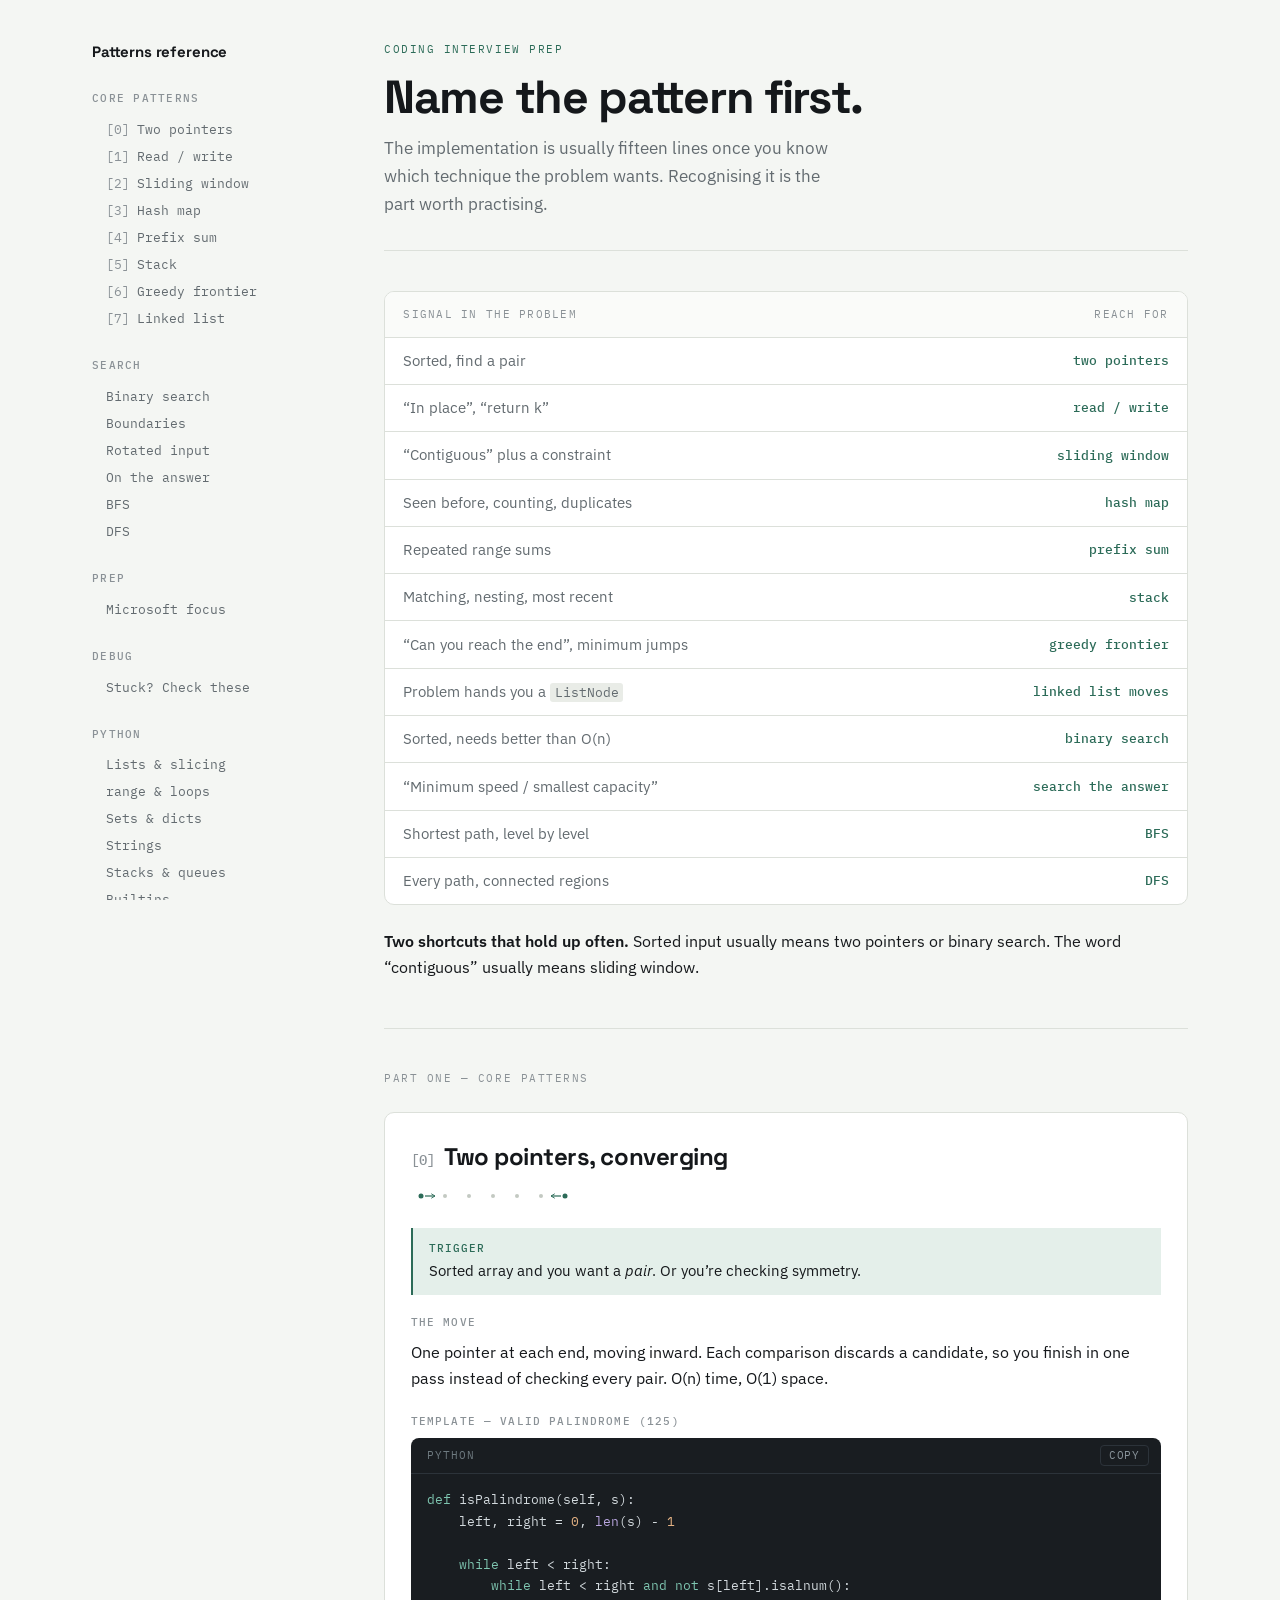
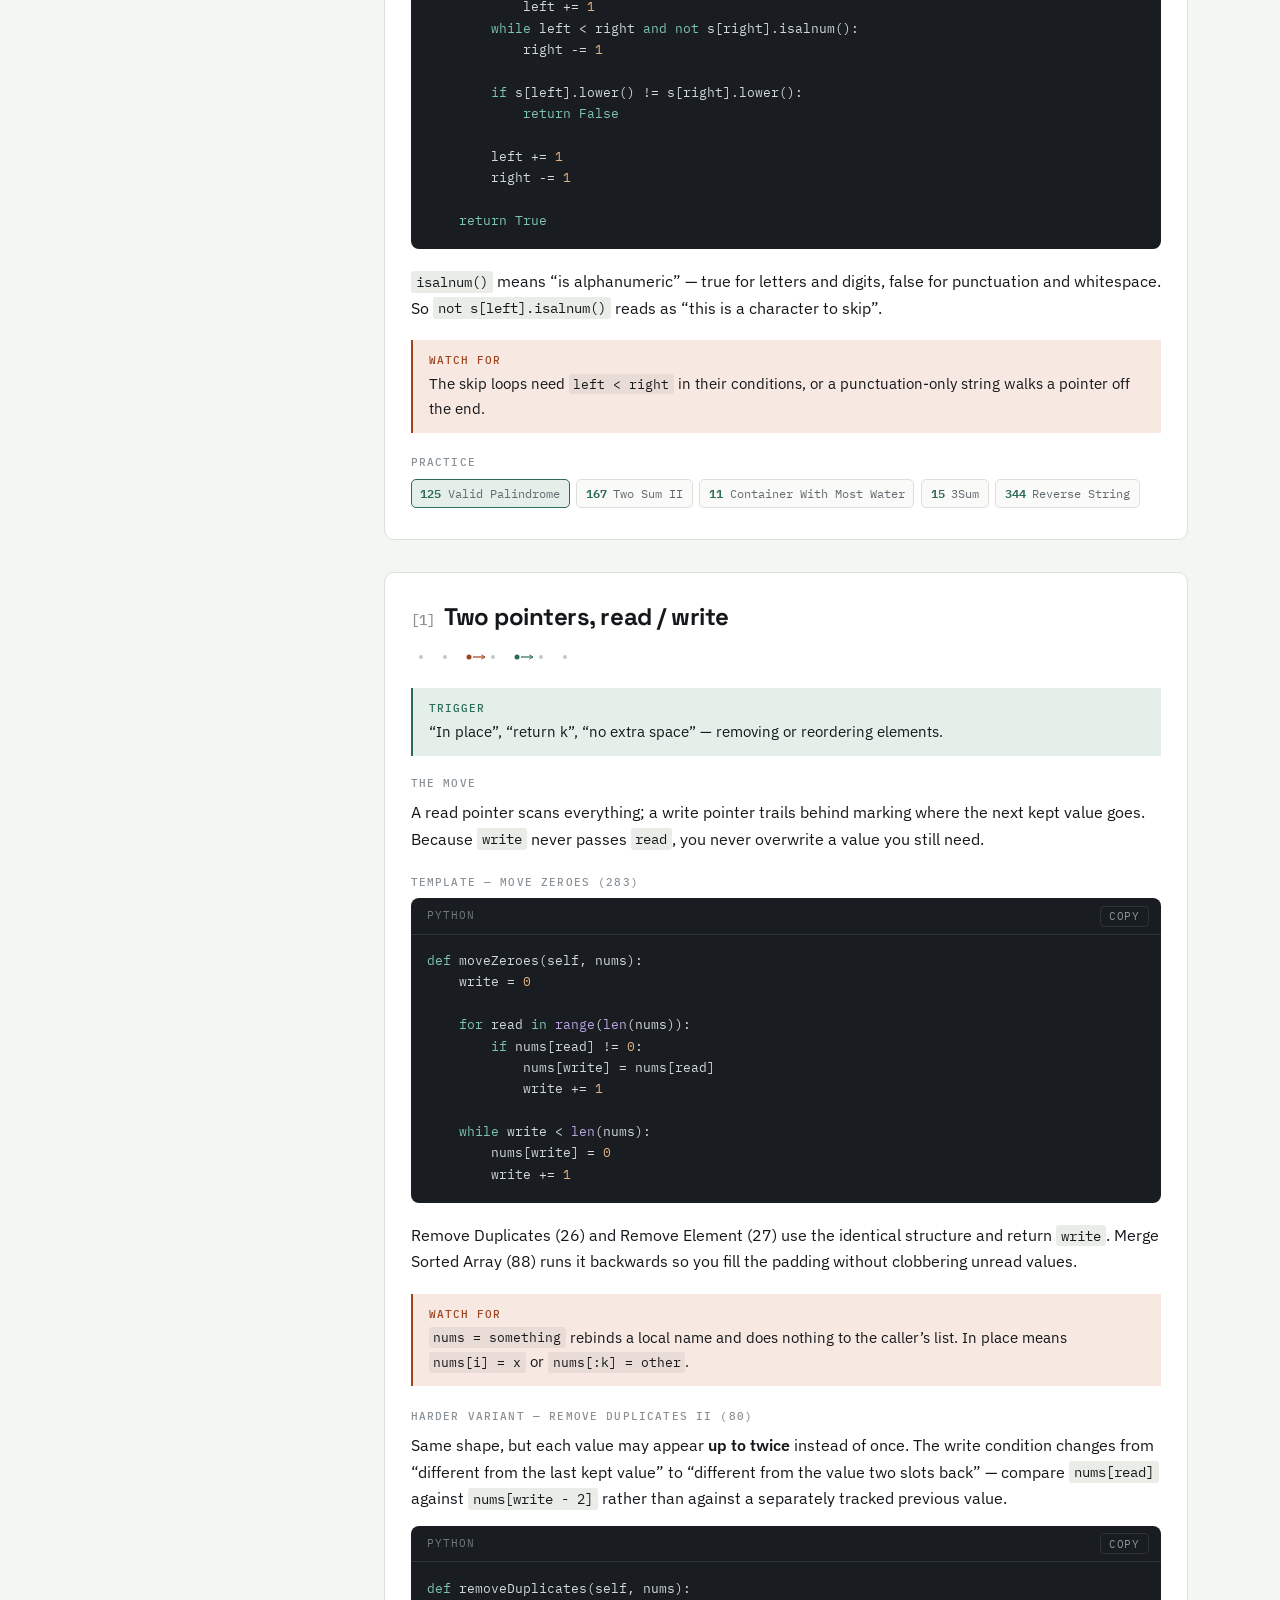
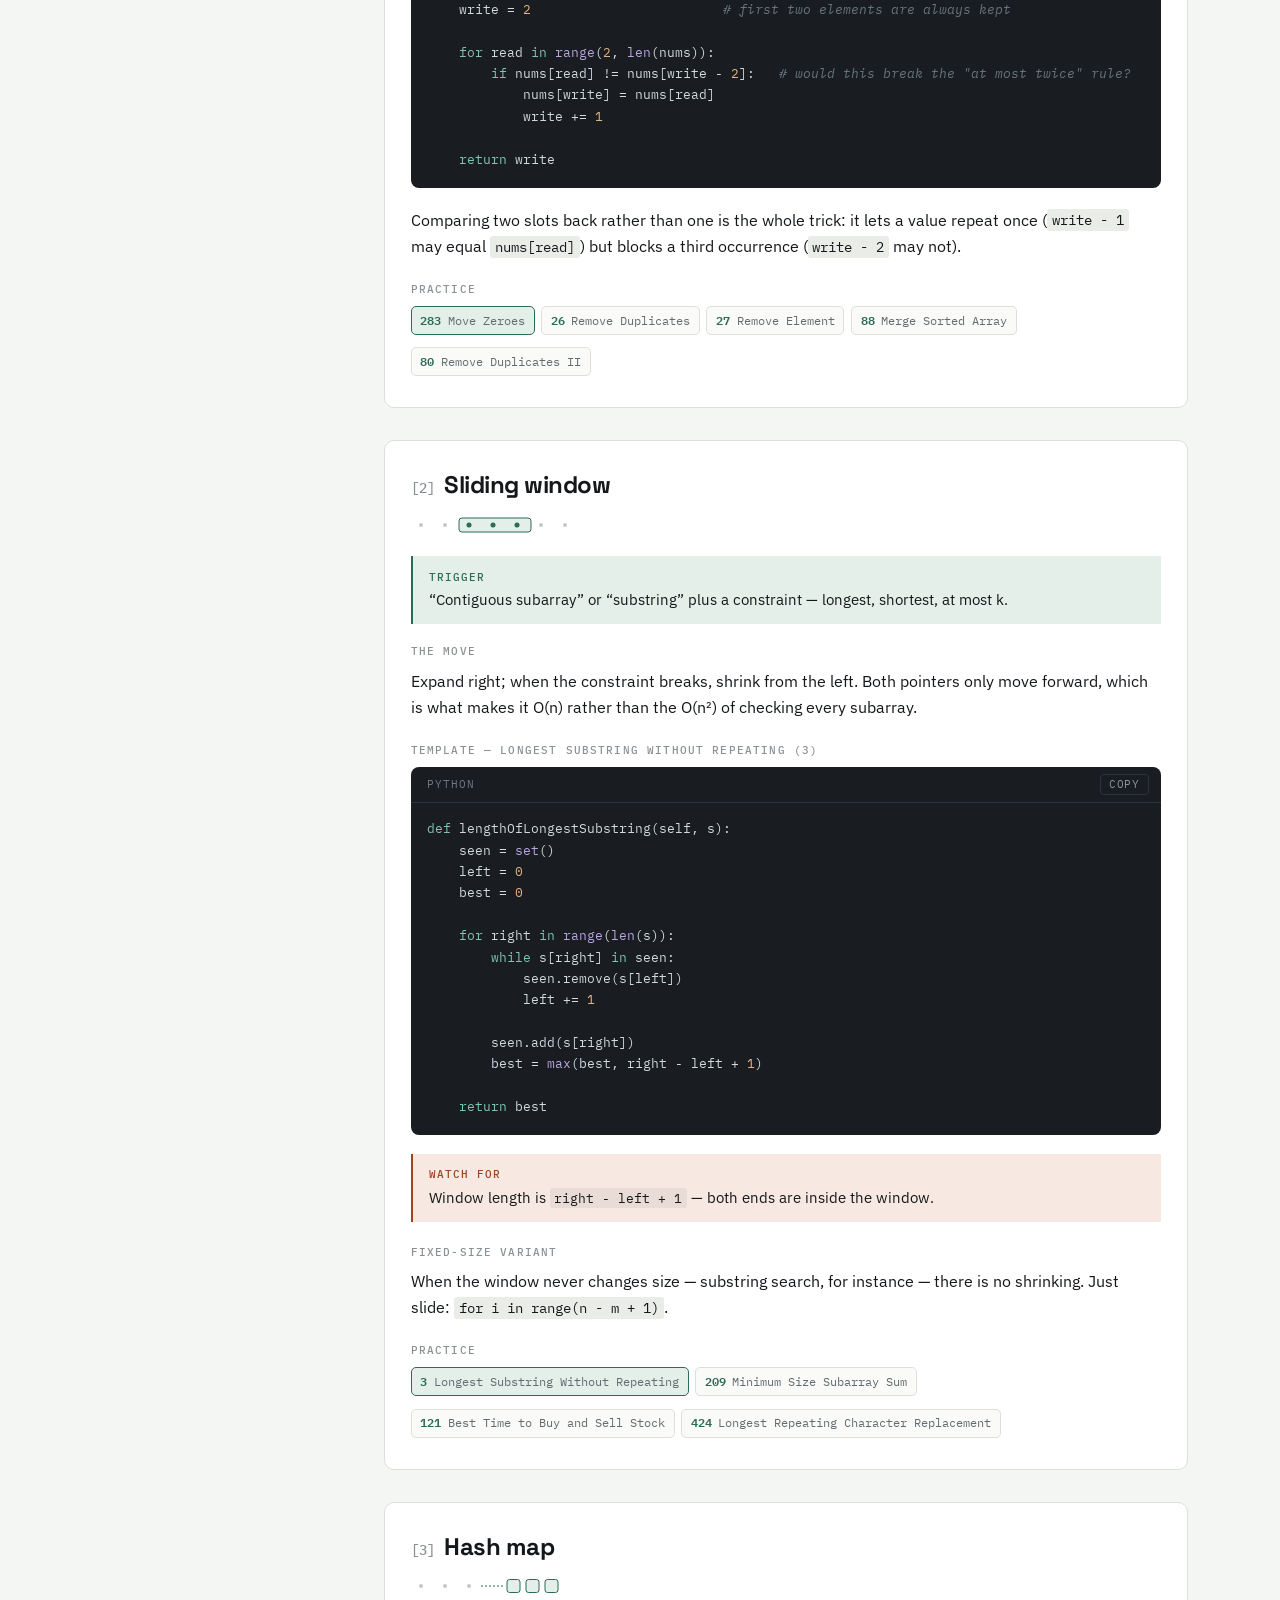
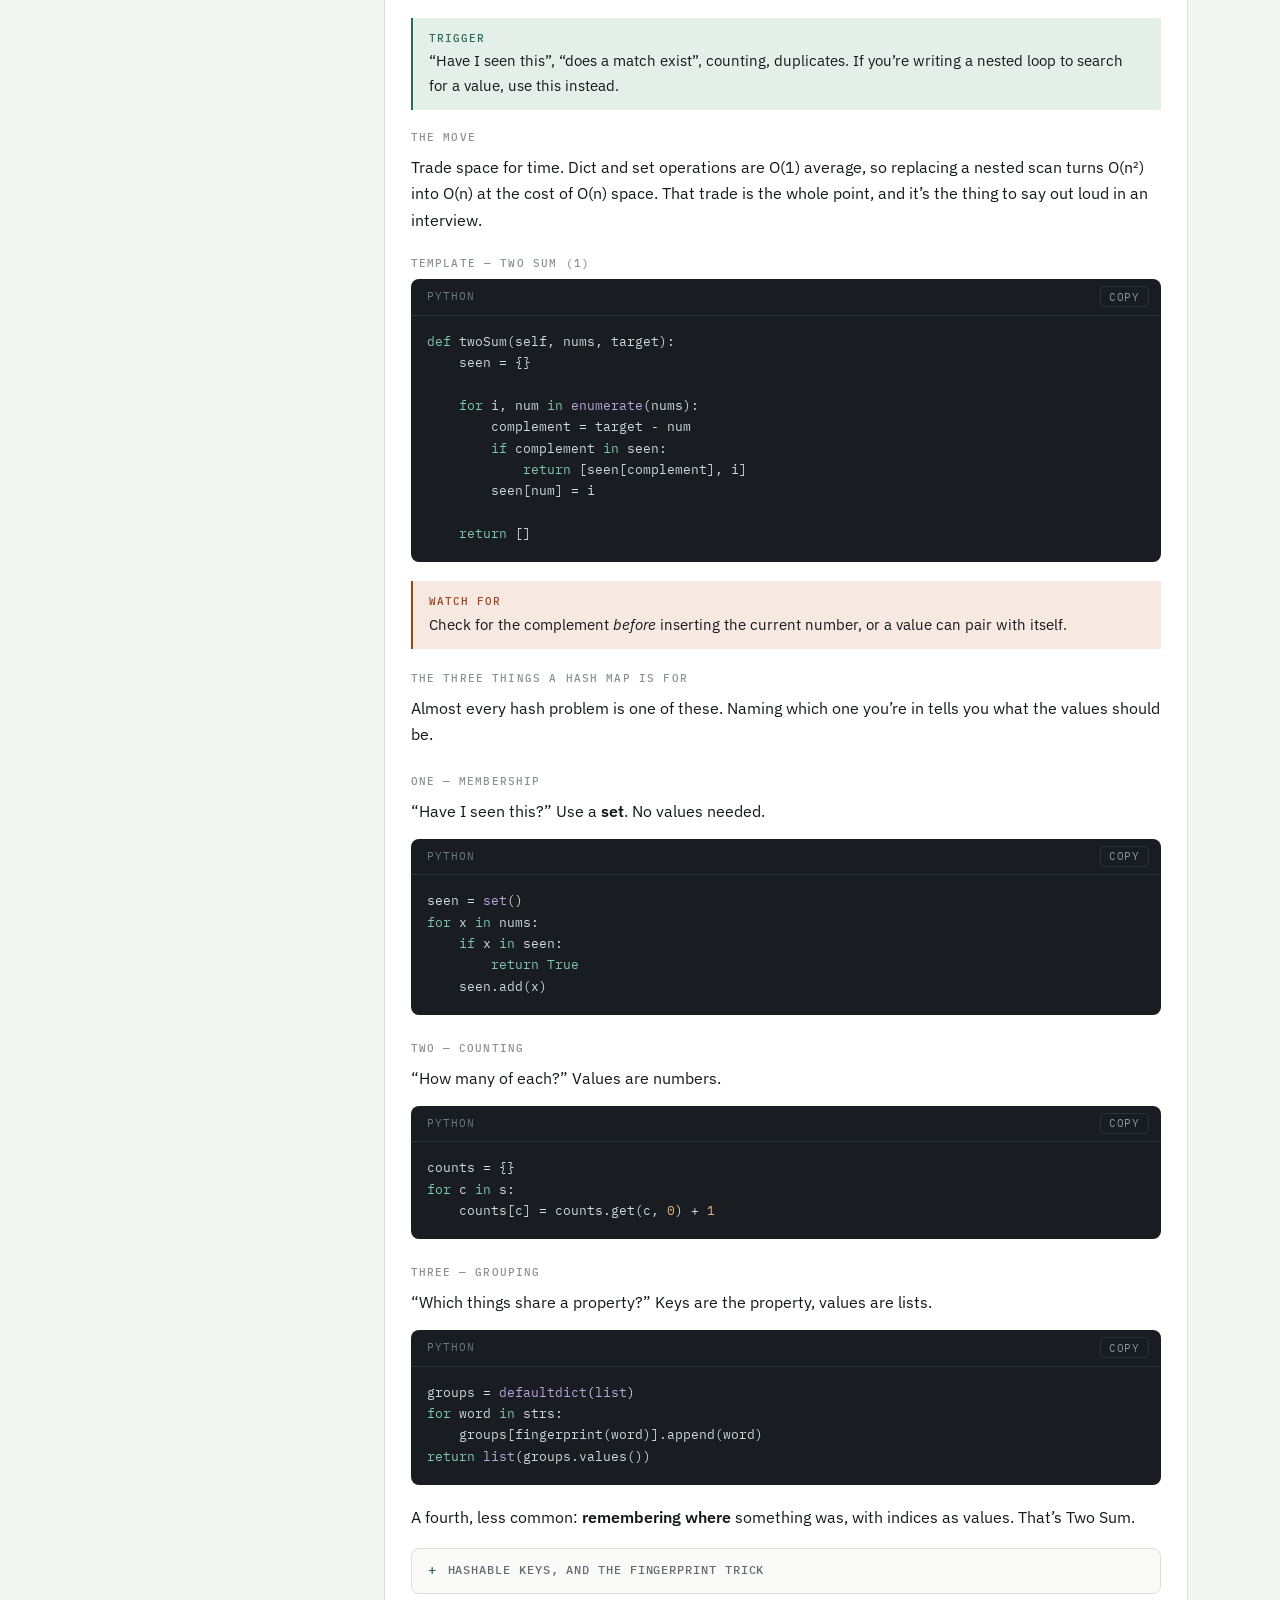
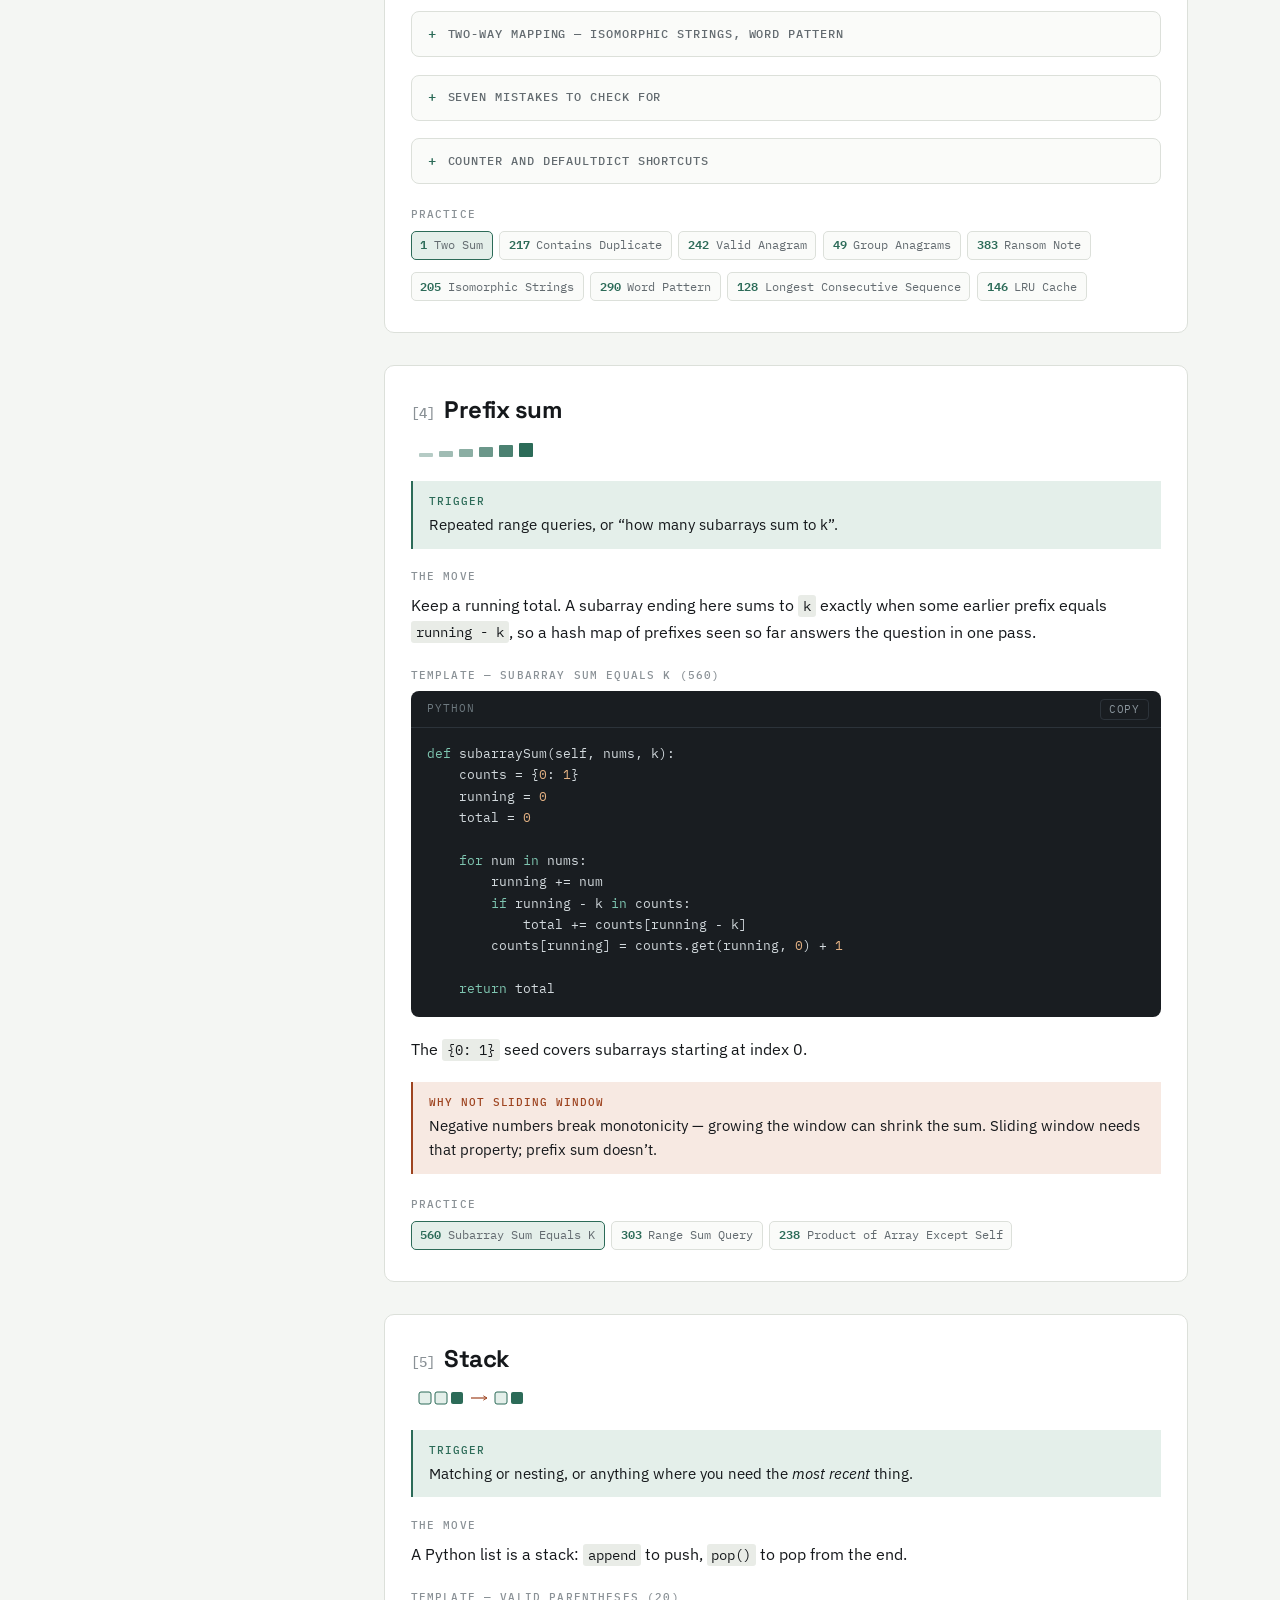
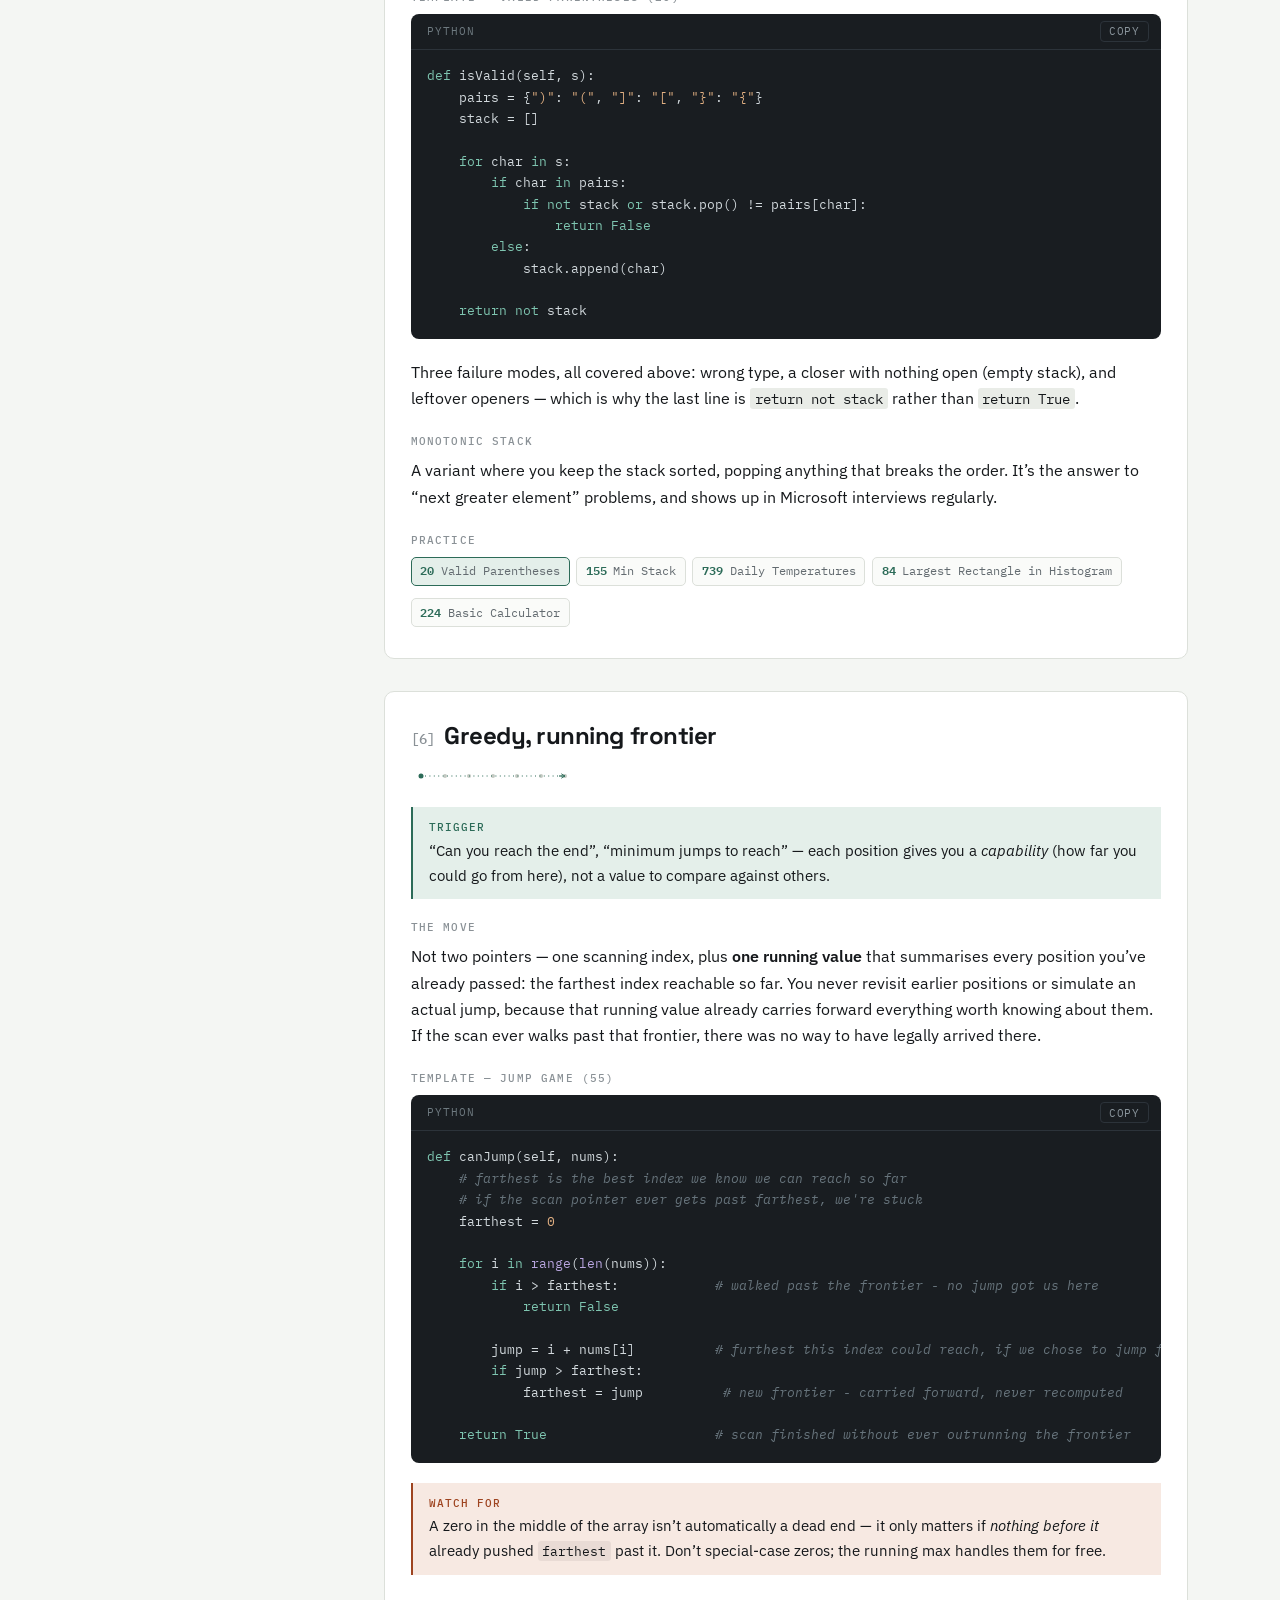
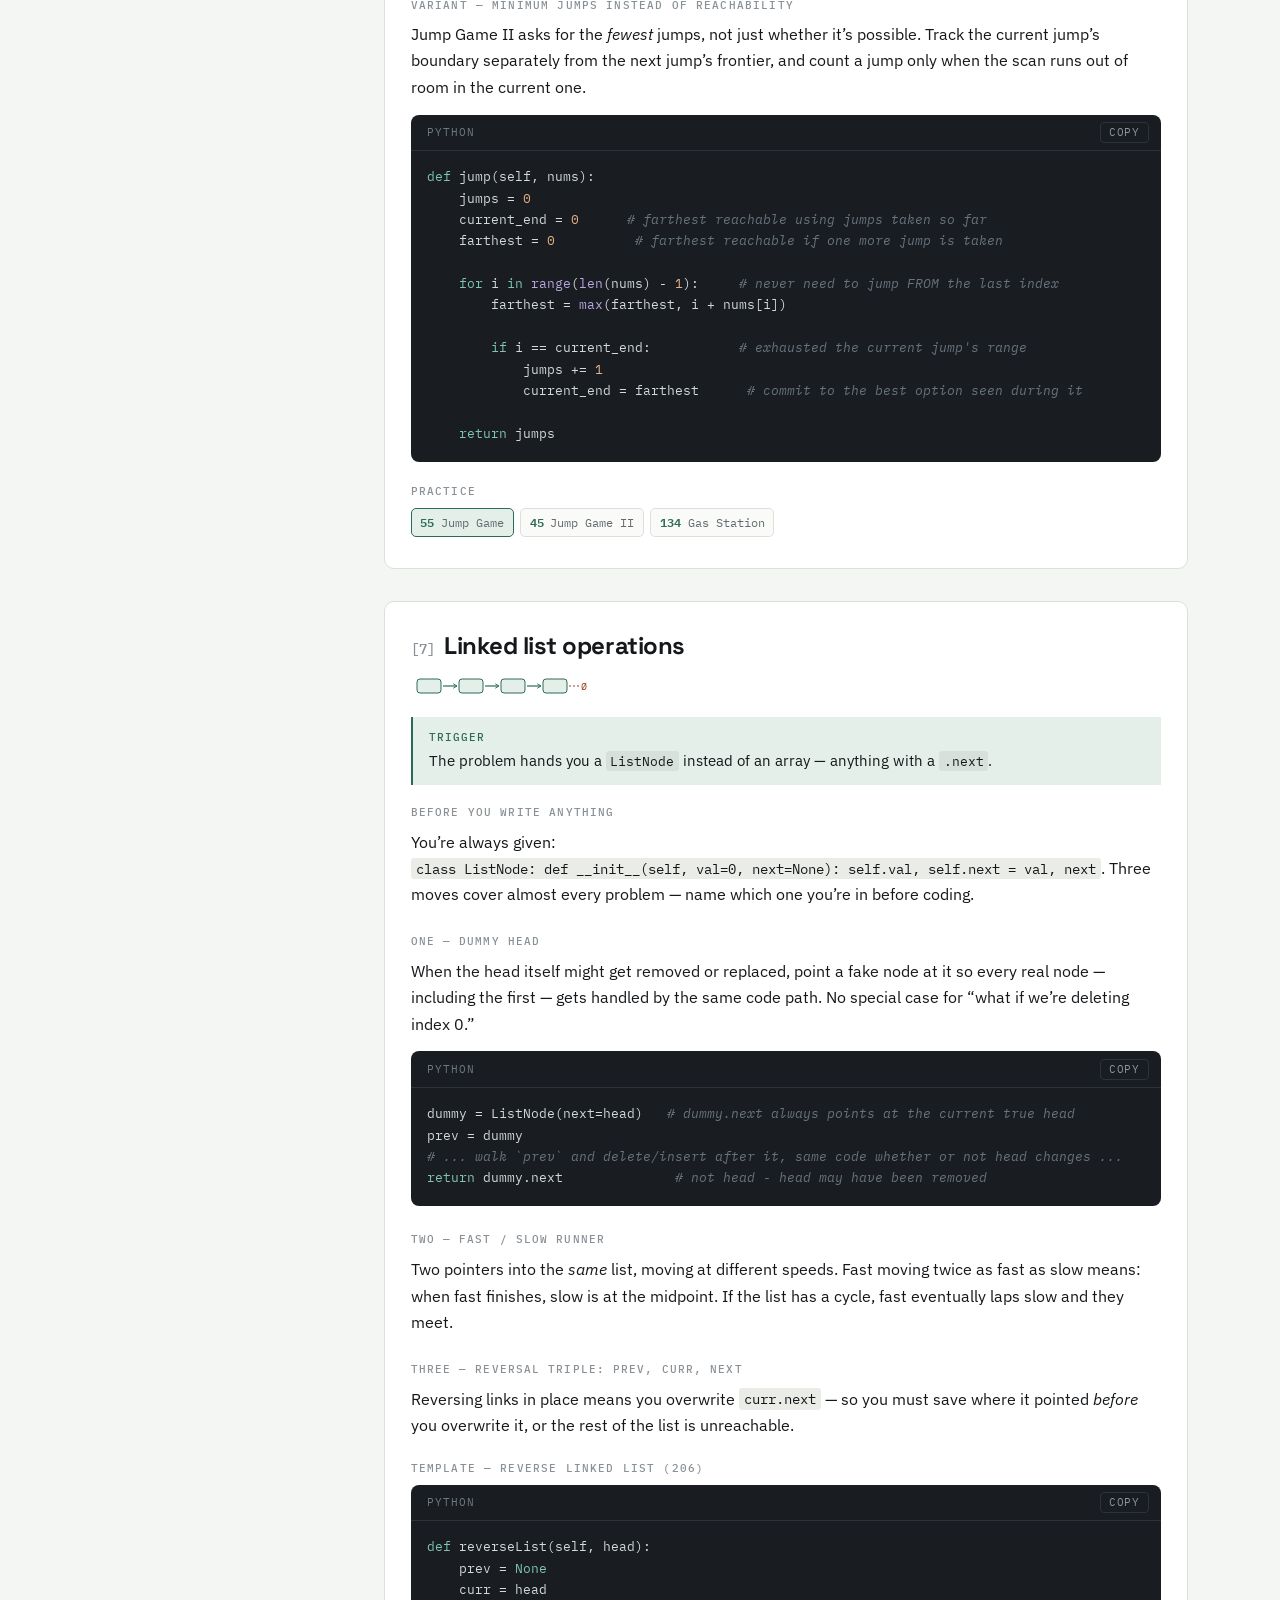
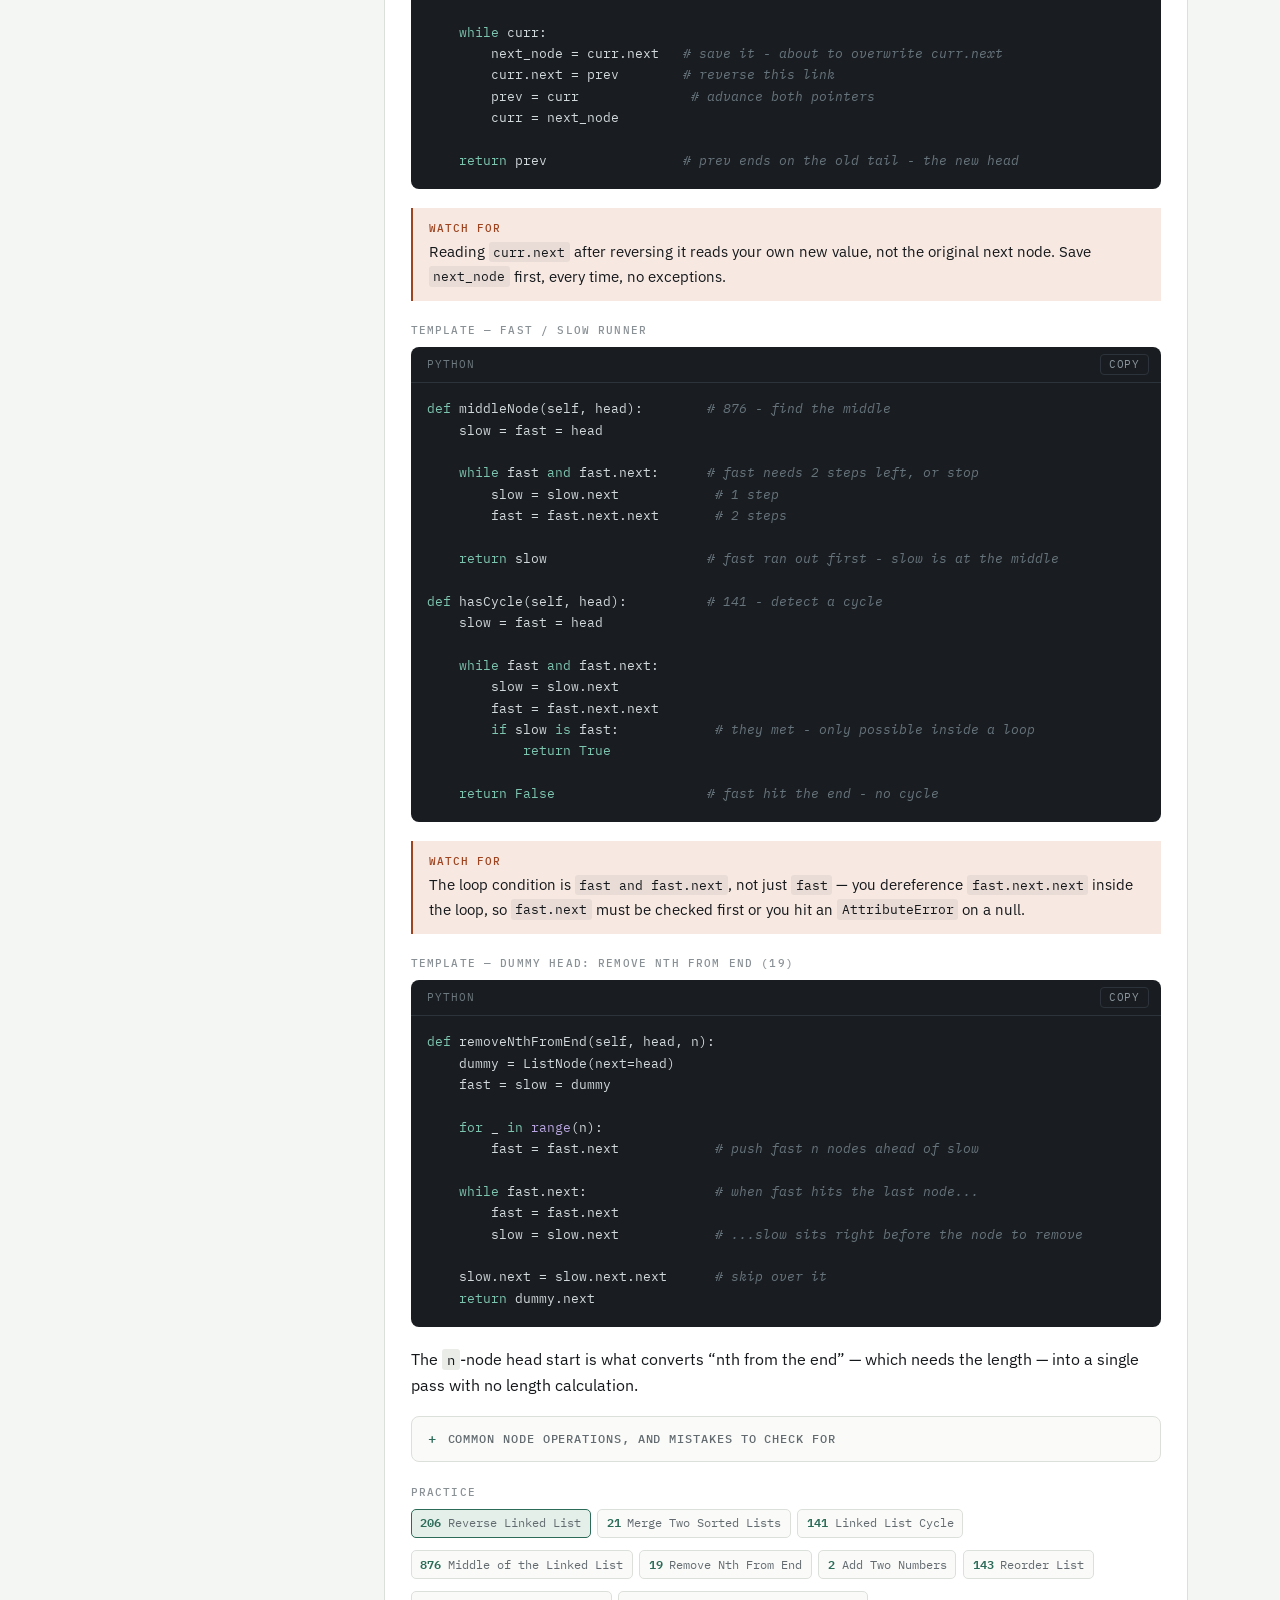
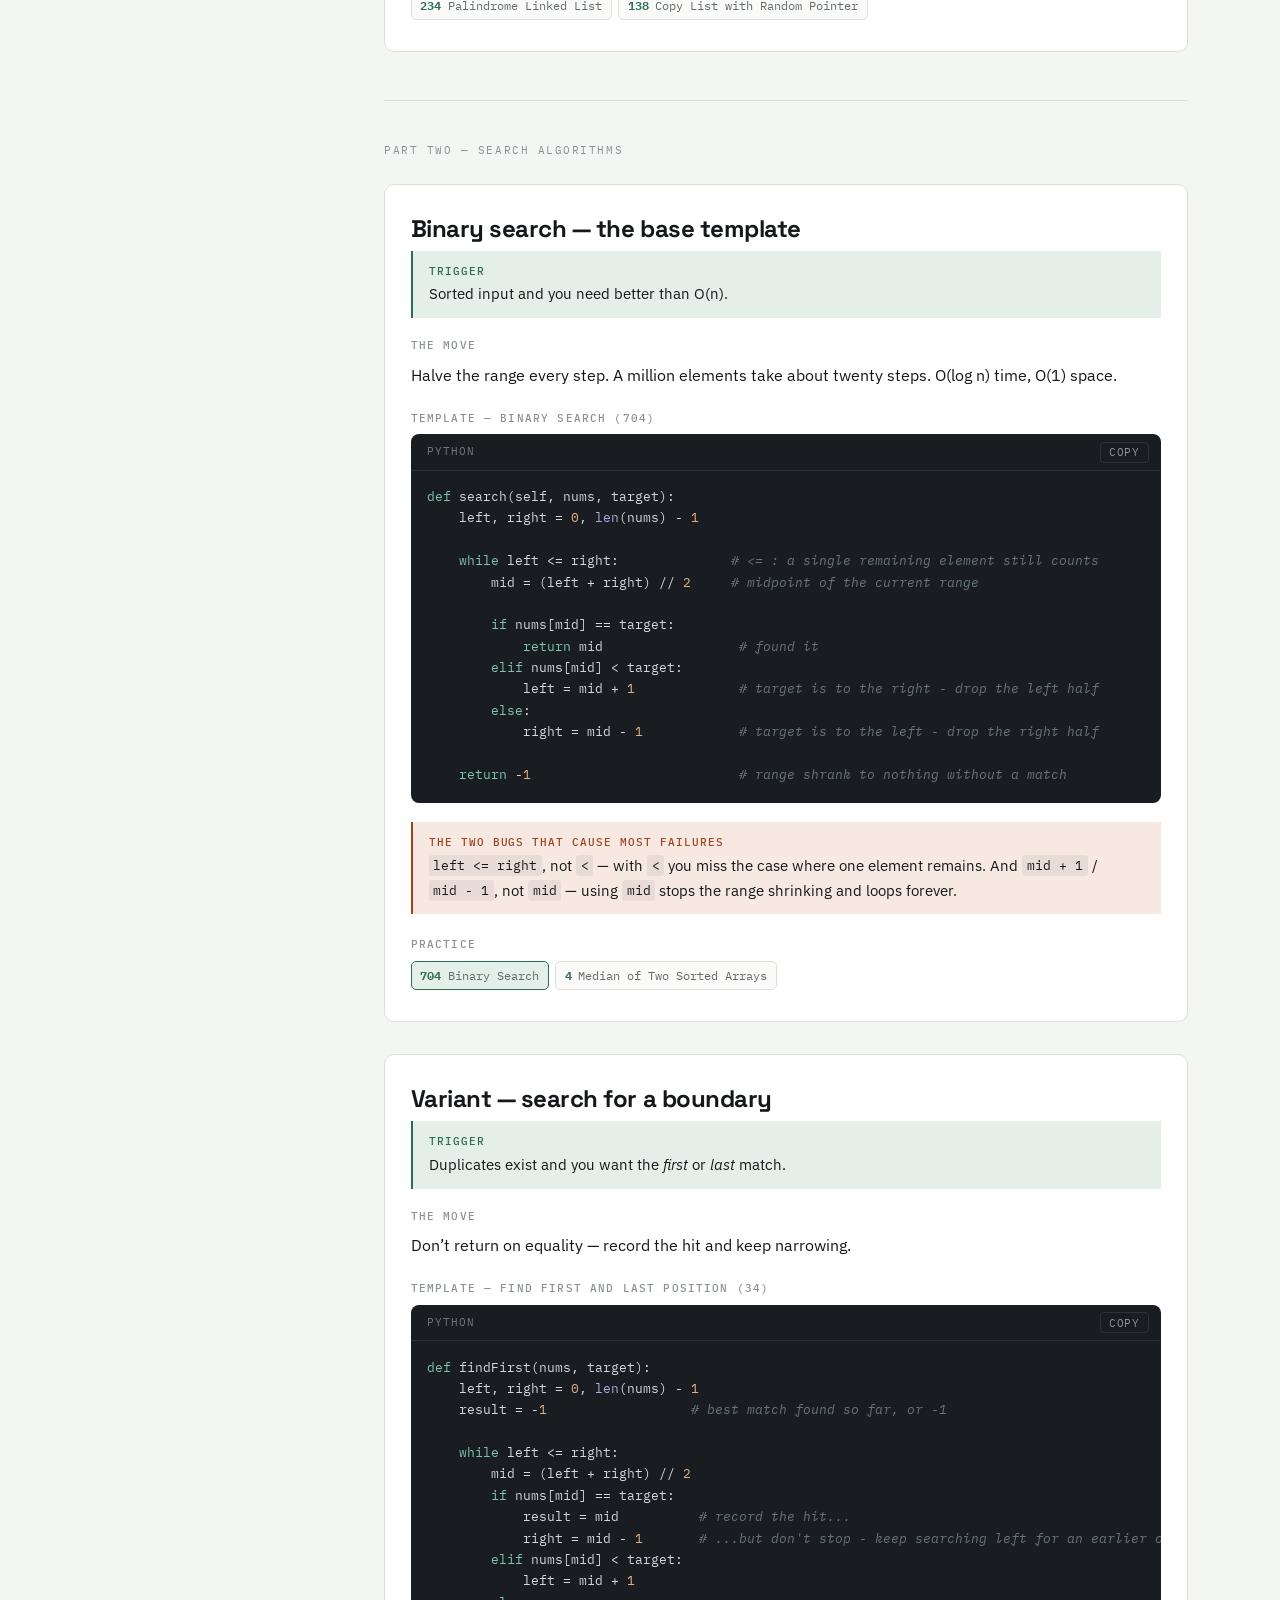
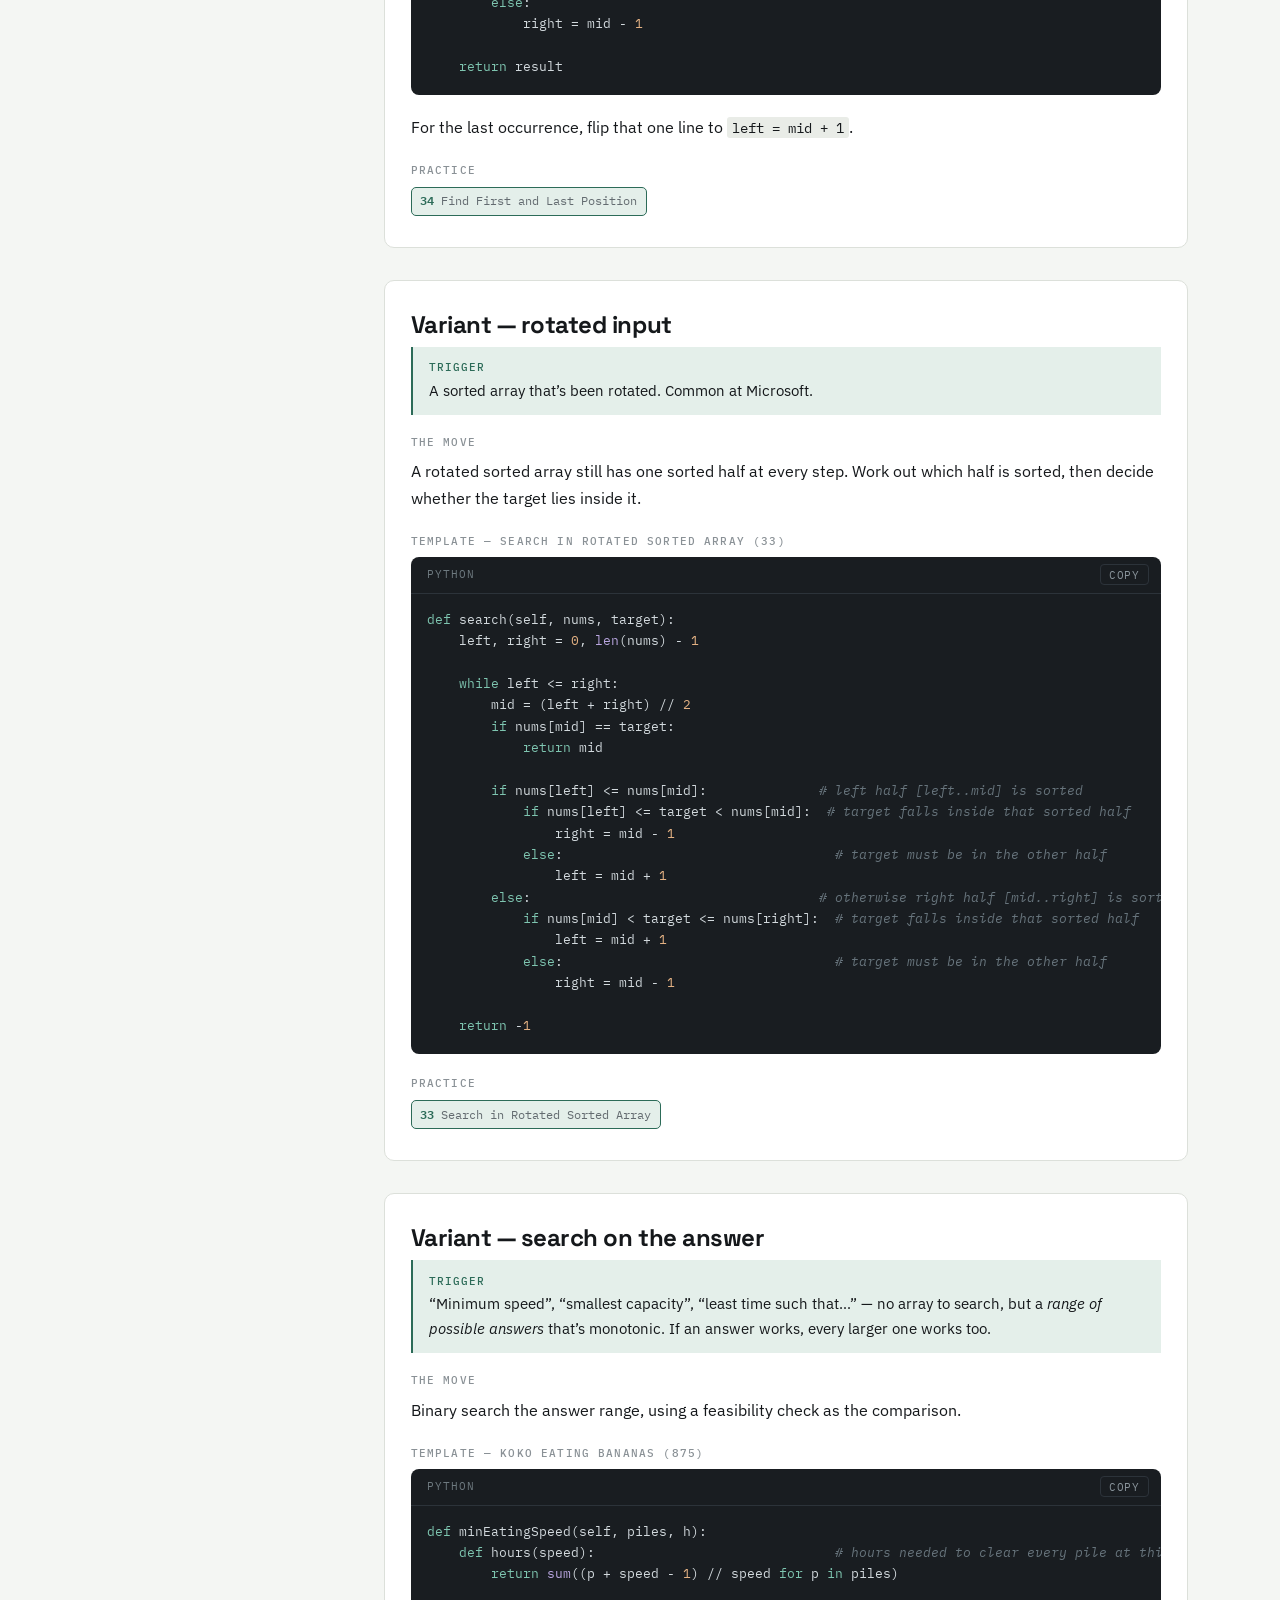
==== index.html @ ce1e0d97 "Add "when it breaks" debug checklist Collects the mistakes that have actually cost time in practice," ====
<!DOCTYPE html>
<html lang="en">
<head>
<meta charset="utf-8">
<meta name="viewport" content="width=device-width, initial-scale=1">
<title>Patterns reference — coding interview prep</title>
<link rel="preconnect" href="https://fonts.googleapis.com">
<link rel="preconnect" href="https://fonts.gstatic.com" crossorigin>
<link href="https://fonts.googleapis.com/css2?family=Space+Grotesk:wght@500;700&family=IBM+Plex+Sans:wght@400;500;600&family=IBM+Plex+Mono:wght@400;500;600&display=swap" rel="stylesheet">
<style>
:root{
  --paper:#F4F6F3;
  --card:#FFFFFF;
  --ink:#15181B;
  --muted:#636B70;
  --faint:#8A9196;
  --rule:#DCE0DA;
  --signal:#2C6B58;
  --signal-bg:#E4EFEA;
  --warn:#9E4420;
  --warn-bg:#F7E9E2;
  --term:#191D21;
  --term-rule:#2C333A;
  --display:"Space Grotesk",system-ui,sans-serif;
  --body:"IBM Plex Sans",system-ui,sans-serif;
  --mono:"IBM Plex Mono",ui-monospace,monospace;
}
*{box-sizing:border-box}
html{scroll-behavior:smooth;scroll-padding-top:1.5rem}
body{
  margin:0;background:var(--paper);color:var(--ink);
  font-family:var(--body);font-size:16px;line-height:1.65;
  -webkit-font-smoothing:antialiased;
}
.wrap{display:grid;grid-template-columns:236px minmax(0,1fr);gap:3.5rem;max-width:1160px;margin:0 auto;padding:0 2rem}

/* ---------- rail ---------- */
.rail{position:sticky;top:0;height:100vh;overflow-y:auto;padding:2.5rem 0 3rem;font-family:var(--mono);font-size:12.5px}
.rail-title{font-family:var(--display);font-weight:700;font-size:15px;letter-spacing:-0.01em;margin:0 0 1.4rem;color:var(--ink)}
.rail h4{font-size:10.5px;letter-spacing:0.12em;text-transform:uppercase;color:var(--faint);margin:1.6rem 0 .5rem;font-weight:500}
.rail a{display:block;color:var(--muted);text-decoration:none;padding:.2rem 0 .2rem .75rem;border-left:2px solid transparent;transition:color .15s,border-color .15s}
.rail a:hover{color:var(--ink)}
.rail a.on{color:var(--signal);border-left-color:var(--signal);font-weight:500}
.rail .idx{color:var(--faint);margin-right:.45rem}

/* ---------- masthead ---------- */
main{padding:2.5rem 0 6rem;min-width:0}
.mast{border-bottom:1px solid var(--rule);padding-bottom:2rem;margin-bottom:2.5rem}
.eyebrow{font-family:var(--mono);font-size:11px;letter-spacing:0.14em;text-transform:uppercase;color:var(--signal);margin:0 0 .9rem}
h1{font-family:var(--display);font-weight:700;font-size:clamp(2rem,4.4vw,2.9rem);line-height:1.05;letter-spacing:-0.028em;margin:0 0 .8rem}
.lede{font-size:17px;color:var(--muted);margin:0;max-width:46ch}

/* ---------- signal table (hero) ---------- */
.signals{margin:0 0 1.4rem;border:1px solid var(--rule);border-radius:10px;background:var(--card);overflow:hidden}
.signals-hd{display:flex;justify-content:space-between;align-items:baseline;padding:.85rem 1.15rem;border-bottom:1px solid var(--rule);background:#FAFBF9}
.signals-hd span{font-family:var(--mono);font-size:10.5px;letter-spacing:0.12em;text-transform:uppercase;color:var(--faint)}
.sig{display:grid;grid-template-columns:1fr auto;gap:1rem;align-items:center;padding:.7rem 1.15rem;border-bottom:1px solid var(--rule);text-decoration:none;color:inherit;transition:background .12s}
.sig:last-child{border-bottom:none}
.sig:hover{background:var(--signal-bg)}
.sig-q{font-size:14.5px;color:var(--muted)}
.sig-a{font-family:var(--mono);font-size:13px;font-weight:500;color:var(--signal);white-space:nowrap}

/* ---------- part dividers ---------- */
.part{font-family:var(--mono);font-size:11px;letter-spacing:0.14em;text-transform:uppercase;color:var(--faint);
  padding-top:2.5rem;margin:3rem 0 1.5rem;border-top:1px solid var(--rule)}

/* ---------- pattern card ---------- */
section{margin-bottom:2rem;scroll-margin-top:1.5rem}
.card{background:var(--card);border:1px solid var(--rule);border-radius:10px;padding:1.5rem 1.6rem 1.3rem;margin-bottom:1.5rem}
.card-hd{display:flex;align-items:baseline;gap:.6rem;flex-wrap:wrap;margin-bottom:.15rem}
h2{font-family:var(--display);font-weight:700;font-size:1.5rem;letter-spacing:-0.02em;margin:0;display:flex;align-items:baseline;gap:.6rem}
h2 .idx{font-family:var(--mono);font-size:.85rem;font-weight:500;color:var(--faint);letter-spacing:0}
h3{font-family:var(--display);font-weight:500;font-size:1.06rem;letter-spacing:-0.01em;margin:1.6rem 0 .55rem}
h4{font-family:var(--mono);font-size:11px;letter-spacing:0.1em;text-transform:uppercase;color:var(--faint);margin:1.5rem 0 .5rem;font-weight:500}
p{margin:0 0 .9rem}
ul{margin:0 0 1rem;padding-left:1.15rem}
li{margin-bottom:.35rem}
a{color:var(--signal)}
strong{font-weight:600}
code{font-family:var(--mono);font-size:.885em;background:#E9ECE7;padding:.1em .35em;border-radius:3px;white-space:nowrap}
/* inline-code styling above must not leak into code blocks */
pre code{background:none;padding:0;border-radius:0;white-space:pre;font-size:inherit}
.glyph{margin:.6rem 0 1rem}

/* ---------- traversal diagram ---------- */
.diagram{border:1px solid var(--rule);border-radius:8px;background:#FAFBF9;padding:1rem 1rem .8rem;margin:0 0 1.2rem;text-align:center}
.diagram svg{max-width:100%;height:auto}
.diagram .cap{font-family:var(--mono);font-size:12px;color:var(--muted);margin-top:.55rem}
.diagram .cap b{color:var(--signal);font-weight:600}

/* slot label — the repeating scaffold that makes cards skimmable */
.slot{font-family:var(--mono);font-size:10.5px;letter-spacing:.11em;text-transform:uppercase;color:var(--faint);
  font-weight:500;margin:1.35rem 0 .45rem}
.slot:first-of-type{margin-top:1rem}

/* ---------- callouts ---------- */
.trigger{border-left:2px solid var(--signal);background:var(--signal-bg);padding:.7rem 1rem;margin:0 0 1.2rem;font-size:15px}
.trigger b{font-family:var(--mono);font-size:11px;letter-spacing:.09em;text-transform:uppercase;color:var(--signal);display:block;margin-bottom:.15rem;font-weight:500}
.watch{border-left:2px solid var(--warn);background:var(--warn-bg);padding:.7rem 1rem;margin:1.2rem 0;font-size:15px}
.watch b{font-family:var(--mono);font-size:11px;letter-spacing:.09em;text-transform:uppercase;color:var(--warn);display:block;margin-bottom:.15rem;font-weight:500}
.watch code,.trigger code{background:rgba(0,0,0,.06)}

/* ---------- code ---------- */
.code{position:relative;margin:0 0 1.2rem;border-radius:8px;background:var(--term);overflow:hidden}
.code-hd{display:flex;justify-content:space-between;align-items:center;padding:.45rem .8rem .45rem 1rem;border-bottom:1px solid var(--term-rule)}
.code-hd .lbl{font-family:var(--mono);font-size:10.5px;letter-spacing:.1em;text-transform:uppercase;color:#6E7A80}
.copy{font-family:var(--mono);font-size:10.5px;letter-spacing:.06em;text-transform:uppercase;color:#8A959C;background:none;border:1px solid var(--term-rule);
  border-radius:4px;padding:.16rem .5rem;cursor:pointer;transition:color .15s,border-color .15s}
.copy:hover{color:#CFD6DA;border-color:#48525A}
.copy.done{color:#7EC5B0;border-color:#2C6B58}
pre{margin:0;padding:.95rem 1rem 1.1rem;overflow-x:auto;font-family:var(--mono);font-size:13.2px;line-height:1.62;color:#D2D9DD}
.k{color:#7EC5B0}.s{color:#E3B183}.n{color:#E3B183}.c{color:#67747C;font-style:italic}.f{color:#9BBDE6}.b{color:#B9A6E0}

/* ---------- problem chips ---------- */
.chips{display:flex;flex-wrap:wrap;gap:.4rem;margin:0 0 .3rem;padding:0;list-style:none}
.chip{display:inline-flex;align-items:baseline;gap:.4rem;font-family:var(--mono);font-size:12px;color:var(--muted);
  border:1px solid var(--rule);background:#FAFBF9;border-radius:5px;padding:.22rem .55rem;text-decoration:none;transition:border-color .12s,color .12s}
.chip:hover{border-color:var(--signal);color:var(--ink)}
.chip .no{color:var(--signal);font-weight:600}
.chip.lead{background:var(--signal-bg);border-color:var(--signal)}

/* ---------- collapsible deep dive ---------- */
details.deep{border:1px solid var(--rule);border-radius:8px;background:#FAFBF9;margin:1.1rem 0;overflow:hidden}
details.deep>summary{cursor:pointer;list-style:none;padding:.65rem 1rem;font-family:var(--mono);font-size:11.5px;
  letter-spacing:.08em;text-transform:uppercase;color:var(--muted);font-weight:500;display:flex;align-items:center;gap:.55rem}
details.deep>summary::-webkit-details-marker{display:none}
details.deep>summary::before{content:"+";font-size:14px;color:var(--signal);width:.8em;display:inline-block}
details.deep[open]>summary::before{content:"−"}
details.deep>summary:hover{color:var(--ink);background:var(--signal-bg)}
details.deep[open]>summary{border-bottom:1px solid var(--rule)}
.deep-body{padding:.3rem 1.15rem 1rem}
.deep-body>h3:first-child,.deep-body>h4:first-child{margin-top:1rem}


/* ---------- misc ---------- */
.plist{columns:2;column-gap:2rem;font-size:14.5px;margin:0 0 1.4rem;padding-left:1.1rem}
.plist li{break-inside:avoid;margin-bottom:.28rem;color:var(--muted)}
.plist li b{color:var(--ink);font-weight:500}
.gloss .card{padding-top:1.3rem}
.gloss h3{margin-top:1.6rem}
.gloss .code{margin-bottom:.9rem}
.note{font-size:13.5px;color:var(--faint);margin:.6rem 0 0}

@media (max-width:900px){
  .wrap{grid-template-columns:1fr;gap:0;padding:0 1.1rem}
  .rail{position:static;height:auto;padding:1.75rem 0 .5rem;border-bottom:1px solid var(--rule);margin-bottom:1.5rem}
  .rail-nav{display:flex;flex-wrap:wrap;gap:.4rem 1rem}
  .rail h4{width:100%;margin:.9rem 0 .1rem}
  .rail a{padding:.1rem 0;border-left:none}
  .rail a.on{border-left:none}
  .plist{columns:1}
  .card{padding:1.2rem 1.1rem 1rem}
  main{padding-top:0}
}
@media (prefers-reduced-motion:reduce){html{scroll-behavior:auto}*{transition:none!important}}
</style>
</head>
<body>
<div class="wrap">
<nav class="rail">
  <p class="rail-title">Patterns reference</p>
  <div class="rail-nav">
  <h4>Core patterns</h4>
  <a href="#two-pointers"><span class="idx">[0]</span>Two pointers</a>
  <a href="#read-write"><span class="idx">[1]</span>Read / write</a>
  <a href="#window"><span class="idx">[2]</span>Sliding window</a>
  <a href="#hash"><span class="idx">[3]</span>Hash map</a>
  <a href="#prefix"><span class="idx">[4]</span>Prefix sum</a>
  <a href="#stack"><span class="idx">[5]</span>Stack</a>
  <a href="#greedy"><span class="idx">[6]</span>Greedy frontier</a>
  <a href="#linked-list"><span class="idx">[7]</span>Linked list</a>
  <h4>Search</h4>
  <a href="#binary">Binary search</a>
  <a href="#boundary">Boundaries</a>
  <a href="#rotated">Rotated input</a>
  <a href="#answer">On the answer</a>
  <a href="#bfs">BFS</a>
  <a href="#dfs">DFS</a>
  <h4>Prep</h4>
  <a href="#microsoft">Microsoft focus</a>
  <h4>Debug</h4>
  <a href="#checklist">Stuck? Check these</a>
  <h4>Python</h4>
  <a href="#g-lists">Lists &amp; slicing</a>
  <a href="#g-range">range &amp; loops</a>
  <a href="#g-dict">Sets &amp; dicts</a>
  <a href="#g-str">Strings</a>
  <a href="#g-stack">Stacks &amp; queues</a>
  <a href="#g-built">Builtins</a>
  </div>
</nav>
<main>
<header class="mast">
  <p class="eyebrow">Coding interview prep</p>
  <h1>Name the pattern first.</h1>
  <p class="lede">The implementation is usually fifteen lines once you know which technique the problem wants. Recognising it is the part worth practising.</p>
</header>

<div class="signals">
  <div class="signals-hd"><span>Signal in the problem</span><span>Reach for</span></div>
  <a class="sig" href="#two-pointers"><span class="sig-q">Sorted, find a pair</span><span class="sig-a">two pointers</span></a>
  <a class="sig" href="#read-write"><span class="sig-q">&ldquo;In place&rdquo;, &ldquo;return k&rdquo;</span><span class="sig-a">read / write</span></a>
  <a class="sig" href="#window"><span class="sig-q">&ldquo;Contiguous&rdquo; plus a constraint</span><span class="sig-a">sliding window</span></a>
  <a class="sig" href="#hash"><span class="sig-q">Seen before, counting, duplicates</span><span class="sig-a">hash map</span></a>
  <a class="sig" href="#prefix"><span class="sig-q">Repeated range sums</span><span class="sig-a">prefix sum</span></a>
  <a class="sig" href="#stack"><span class="sig-q">Matching, nesting, most recent</span><span class="sig-a">stack</span></a>
  <a class="sig" href="#greedy"><span class="sig-q">&ldquo;Can you reach the end&rdquo;, minimum jumps</span><span class="sig-a">greedy frontier</span></a>
  <a class="sig" href="#linked-list"><span class="sig-q">Problem hands you a <code>ListNode</code></span><span class="sig-a">linked list moves</span></a>
  <a class="sig" href="#binary"><span class="sig-q">Sorted, needs better than O(n)</span><span class="sig-a">binary search</span></a>
  <a class="sig" href="#answer"><span class="sig-q">&ldquo;Minimum speed / smallest capacity&rdquo;</span><span class="sig-a">search the answer</span></a>
  <a class="sig" href="#bfs"><span class="sig-q">Shortest path, level by level</span><span class="sig-a">BFS</span></a>
  <a class="sig" href="#dfs"><span class="sig-q">Every path, connected regions</span><span class="sig-a">DFS</span></a>
</div>

<p><strong>Two shortcuts that hold up often.</strong> Sorted input usually means two pointers or binary search. The word &ldquo;contiguous&rdquo; usually means sliding window.</p>

<p class="part">Part one — core patterns</p>

<!-- ============ [0] TWO POINTERS ============ -->
<section id="two-pointers">
<div class="card">
  <div class="card-hd"><h2><span class="idx">[0]</span>Two pointers, converging</h2></div>
  <svg class="glyph" width="180" height="16" viewBox="0 0 180 16" aria-hidden="true"><circle cx="10" cy="8" r="2.5" fill="#2C6B58"/><circle cx="34" cy="8" r="2" fill="#C3C9C2"/><circle cx="58" cy="8" r="2" fill="#C3C9C2"/><circle cx="82" cy="8" r="2" fill="#C3C9C2"/><circle cx="106" cy="8" r="2" fill="#C3C9C2"/><circle cx="130" cy="8" r="2" fill="#C3C9C2"/><circle cx="154" cy="8" r="2.5" fill="#2C6B58"/><path d="M14 8h10" stroke="#2C6B58" stroke-width="1.2" marker-end="url(#a1)"/><path d="M150 8h-10" stroke="#2C6B58" stroke-width="1.2" marker-end="url(#a1)"/><defs><marker id="a1" viewBox="0 0 8 8" refX="6" refY="4" markerWidth="5" markerHeight="5" orient="auto"><path d="M1 1L6 4L1 7" fill="none" stroke="#2C6B58" stroke-width="1.2"/></marker></defs></svg>

  <div class="trigger"><b>Trigger</b>Sorted array and you want a <em>pair</em>. Or you&rsquo;re checking symmetry.</div>

  <p class="slot">The move</p>
  <p>One pointer at each end, moving inward. Each comparison discards a candidate, so you finish in one pass instead of checking every pair. O(n) time, O(1) space.</p>

  <p class="slot">Template — Valid Palindrome (125)</p>
  <div class="code"><div class="code-hd"><span class="lbl">python</span><button class="copy">Copy</button></div><pre><code>def isPalindrome(self, s):
    left, right = 0, len(s) - 1

    while left &lt; right:
        while left &lt; right and not s[left].isalnum():
            left += 1
        while left &lt; right and not s[right].isalnum():
            right -= 1

        if s[left].lower() != s[right].lower():
            return False

        left += 1
        right -= 1

    return True</code></pre></div>
  <p><code>isalnum()</code> means &ldquo;is alphanumeric&rdquo; — true for letters and digits, false for punctuation and whitespace. So <code>not s[left].isalnum()</code> reads as &ldquo;this is a character to skip&rdquo;.</p>

  <div class="watch"><b>Watch for</b>The skip loops need <code>left &lt; right</code> in their conditions, or a punctuation-only string walks a pointer off the end.</div>

  <p class="slot">Practice</p>
  <ul class="chips">
    <li><a class="chip lead" href="https://leetcode.com/problems/valid-palindrome/"><span class="no">125</span> Valid Palindrome</a></li>
    <li><a class="chip" href="https://leetcode.com/problems/two-sum-ii-input-array-is-sorted/"><span class="no">167</span> Two Sum II</a></li>
    <li><a class="chip" href="https://leetcode.com/problems/container-with-most-water/"><span class="no">11</span> Container With Most Water</a></li>
    <li><a class="chip" href="https://leetcode.com/problems/3sum/"><span class="no">15</span> 3Sum</a></li>
    <li><a class="chip" href="https://leetcode.com/problems/reverse-string/"><span class="no">344</span> Reverse String</a></li>
  </ul>
</div>
</section>

<!-- ============ [1] READ / WRITE ============ -->
<section id="read-write">
<div class="card">
  <div class="card-hd"><h2><span class="idx">[1]</span>Two pointers, read / write</h2></div>
  <svg class="glyph" width="180" height="16" viewBox="0 0 180 16" aria-hidden="true"><circle cx="10" cy="8" r="2" fill="#C3C9C2"/><circle cx="34" cy="8" r="2" fill="#C3C9C2"/><circle cx="58" cy="8" r="2.5" fill="#9E4420"/><circle cx="82" cy="8" r="2" fill="#C3C9C2"/><circle cx="106" cy="8" r="2.5" fill="#2C6B58"/><circle cx="130" cy="8" r="2" fill="#C3C9C2"/><circle cx="154" cy="8" r="2" fill="#C3C9C2"/><path d="M62 8h12" stroke="#9E4420" stroke-width="1.2" marker-end="url(#a2)"/><path d="M110 8h12" stroke="#2C6B58" stroke-width="1.2" marker-end="url(#a3)"/><defs><marker id="a2" viewBox="0 0 8 8" refX="6" refY="4" markerWidth="5" markerHeight="5" orient="auto"><path d="M1 1L6 4L1 7" fill="none" stroke="#9E4420" stroke-width="1.2"/></marker><marker id="a3" viewBox="0 0 8 8" refX="6" refY="4" markerWidth="5" markerHeight="5" orient="auto"><path d="M1 1L6 4L1 7" fill="none" stroke="#2C6B58" stroke-width="1.2"/></marker></defs></svg>

  <div class="trigger"><b>Trigger</b>&ldquo;In place&rdquo;, &ldquo;return k&rdquo;, &ldquo;no extra space&rdquo; — removing or reordering elements.</div>

  <p class="slot">The move</p>
  <p>A read pointer scans everything; a write pointer trails behind marking where the next kept value goes. Because <code>write</code> never passes <code>read</code>, you never overwrite a value you still need.</p>

  <p class="slot">Template — Move Zeroes (283)</p>
  <div class="code"><div class="code-hd"><span class="lbl">python</span><button class="copy">Copy</button></div><pre><code>def moveZeroes(self, nums):
    write = 0

    for read in range(len(nums)):
        if nums[read] != 0:
            nums[write] = nums[read]
            write += 1

    while write &lt; len(nums):
        nums[write] = 0
        write += 1</code></pre></div>
  <p>Remove Duplicates (26) and Remove Element (27) use the identical structure and return <code>write</code>. Merge Sorted Array (88) runs it backwards so you fill the padding without clobbering unread values.</p>

  <div class="watch"><b>Watch for</b><code>nums = something</code> rebinds a local name and does nothing to the caller&rsquo;s list. In place means <code>nums[i] = x</code> or <code>nums[:k] = other</code>.</div>

  <p class="slot">Harder variant — Remove Duplicates II (80)</p>
  <p>Same shape, but each value may appear <strong>up to twice</strong> instead of once. The write condition changes from &ldquo;different from the last kept value&rdquo; to &ldquo;different from the value two slots back&rdquo; — compare <code>nums[read]</code> against <code>nums[write - 2]</code> rather than against a separately tracked previous value.</p>
  <div class="code"><div class="code-hd"><span class="lbl">python</span><button class="copy">Copy</button></div><pre><code>def removeDuplicates(self, nums):
    write = 2                        # first two elements are always kept

    for read in range(2, len(nums)):
        if nums[read] != nums[write - 2]:   # would this break the "at most twice" rule?
            nums[write] = nums[read]
            write += 1

    return write</code></pre></div>
  <p>Comparing two slots back rather than one is the whole trick: it lets a value repeat once (<code>write - 1</code> may equal <code>nums[read]</code>) but blocks a third occurrence (<code>write - 2</code> may not).</p>

  <p class="slot">Practice</p>
  <ul class="chips">
    <li><a class="chip lead" href="https://leetcode.com/problems/move-zeroes/"><span class="no">283</span> Move Zeroes</a></li>
    <li><a class="chip" href="https://leetcode.com/problems/remove-duplicates-from-sorted-array/"><span class="no">26</span> Remove Duplicates</a></li>
    <li><a class="chip" href="https://leetcode.com/problems/remove-element/"><span class="no">27</span> Remove Element</a></li>
    <li><a class="chip" href="https://leetcode.com/problems/merge-sorted-array/"><span class="no">88</span> Merge Sorted Array</a></li>
    <li><a class="chip" href="https://leetcode.com/problems/remove-duplicates-from-sorted-array-ii/"><span class="no">80</span> Remove Duplicates II</a></li>
  </ul>
</div>
</section>

<!-- ============ [2] SLIDING WINDOW ============ -->
<section id="window">
<div class="card">
  <div class="card-hd"><h2><span class="idx">[2]</span>Sliding window</h2></div>
  <svg class="glyph" width="180" height="16" viewBox="0 0 180 16" aria-hidden="true"><rect x="48" y="1" width="72" height="14" rx="3" fill="#E4EFEA" stroke="#2C6B58" stroke-width="1"/><circle cx="10" cy="8" r="2" fill="#C3C9C2"/><circle cx="34" cy="8" r="2" fill="#C3C9C2"/><circle cx="58" cy="8" r="2.5" fill="#2C6B58"/><circle cx="82" cy="8" r="2.5" fill="#2C6B58"/><circle cx="106" cy="8" r="2.5" fill="#2C6B58"/><circle cx="130" cy="8" r="2" fill="#C3C9C2"/><circle cx="154" cy="8" r="2" fill="#C3C9C2"/></svg>

  <div class="trigger"><b>Trigger</b>&ldquo;Contiguous subarray&rdquo; or &ldquo;substring&rdquo; plus a constraint — longest, shortest, at most k.</div>

  <p class="slot">The move</p>
  <p>Expand right; when the constraint breaks, shrink from the left. Both pointers only move forward, which is what makes it O(n) rather than the O(n&sup2;) of checking every subarray.</p>

  <p class="slot">Template — Longest Substring Without Repeating (3)</p>
  <div class="code"><div class="code-hd"><span class="lbl">python</span><button class="copy">Copy</button></div><pre><code>def lengthOfLongestSubstring(self, s):
    seen = set()
    left = 0
    best = 0

    for right in range(len(s)):
        while s[right] in seen:
            seen.remove(s[left])
            left += 1

        seen.add(s[right])
        best = max(best, right - left + 1)

    return best</code></pre></div>

  <div class="watch"><b>Watch for</b>Window length is <code>right - left + 1</code> — both ends are inside the window.</div>

  <p class="slot">Fixed-size variant</p>
  <p>When the window never changes size — substring search, for instance — there is no shrinking. Just slide: <code>for i in range(n - m + 1)</code>.</p>

  <p class="slot">Practice</p>
  <ul class="chips">
    <li><a class="chip lead" href="https://leetcode.com/problems/longest-substring-without-repeating-characters/"><span class="no">3</span> Longest Substring Without Repeating</a></li>
    <li><a class="chip" href="https://leetcode.com/problems/minimum-size-subarray-sum/"><span class="no">209</span> Minimum Size Subarray Sum</a></li>
    <li><a class="chip" href="https://leetcode.com/problems/best-time-to-buy-and-sell-stock/"><span class="no">121</span> Best Time to Buy and Sell Stock</a></li>
    <li><a class="chip" href="https://leetcode.com/problems/longest-repeating-character-replacement/"><span class="no">424</span> Longest Repeating Character Replacement</a></li>
  </ul>
</div>
</section>

<!-- ============ [3] HASH MAP ============ -->
<section id="hash">
<div class="card">
  <div class="card-hd"><h2><span class="idx">[3]</span>Hash map</h2></div>
  <svg class="glyph" width="180" height="16" viewBox="0 0 180 16" aria-hidden="true"><circle cx="10" cy="8" r="2" fill="#C3C9C2"/><circle cx="34" cy="8" r="2" fill="#C3C9C2"/><circle cx="58" cy="8" r="2" fill="#C3C9C2"/><path d="M70 8h22" stroke="#2C6B58" stroke-width="1.2" stroke-dasharray="2 2"/><rect x="96" y="1.5" width="13" height="13" rx="2.5" fill="#E4EFEA" stroke="#2C6B58"/><rect x="115" y="1.5" width="13" height="13" rx="2.5" fill="#E4EFEA" stroke="#2C6B58"/><rect x="134" y="1.5" width="13" height="13" rx="2.5" fill="#E4EFEA" stroke="#2C6B58"/></svg>

  <div class="trigger"><b>Trigger</b>&ldquo;Have I seen this&rdquo;, &ldquo;does a match exist&rdquo;, counting, duplicates. If you&rsquo;re writing a nested loop to search for a value, use this instead.</div>

  <p class="slot">The move</p>
  <p>Trade space for time. Dict and set operations are O(1) average, so replacing a nested scan turns O(n&sup2;) into O(n) at the cost of O(n) space. That trade is the whole point, and it&rsquo;s the thing to say out loud in an interview.</p>

  <p class="slot">Template — Two Sum (1)</p>
  <div class="code"><div class="code-hd"><span class="lbl">python</span><button class="copy">Copy</button></div><pre><code>def twoSum(self, nums, target):
    seen = {}

    for i, num in enumerate(nums):
        complement = target - num
        if complement in seen:
            return [seen[complement], i]
        seen[num] = i

    return []</code></pre></div>

  <div class="watch"><b>Watch for</b>Check for the complement <em>before</em> inserting the current number, or a value can pair with itself.</div>

  <p class="slot">The three things a hash map is for</p>
  <p>Almost every hash problem is one of these. Naming which one you&rsquo;re in tells you what the values should be.</p>
  <h4>One — membership</h4>
  <p>&ldquo;Have I seen this?&rdquo; Use a <strong>set</strong>. No values needed.</p>
  <div class="code"><div class="code-hd"><span class="lbl">python</span><button class="copy">Copy</button></div><pre><code>seen = set()
for x in nums:
    if x in seen:
        return True
    seen.add(x)</code></pre></div>
  <h4>Two — counting</h4>
  <p>&ldquo;How many of each?&rdquo; Values are numbers.</p>
  <div class="code"><div class="code-hd"><span class="lbl">python</span><button class="copy">Copy</button></div><pre><code>counts = {}
for c in s:
    counts[c] = counts.get(c, 0) + 1</code></pre></div>
  <h4>Three — grouping</h4>
  <p>&ldquo;Which things share a property?&rdquo; Keys are the property, values are lists.</p>
  <div class="code"><div class="code-hd"><span class="lbl">python</span><button class="copy">Copy</button></div><pre><code>groups = defaultdict(list)
for word in strs:
    groups[fingerprint(word)].append(word)
return list(groups.values())</code></pre></div>
  <p>A fourth, less common: <strong>remembering where</strong> something was, with indices as values. That&rsquo;s Two Sum.</p>

  <details class="deep">
    <summary>Hashable keys, and the fingerprint trick</summary>
    <div class="deep-body">
      <h3>Keys must be hashable</h3>
      <p>Dict keys and set members must be immutable. This is the constraint that silently blocks the obvious approach.</p>
      <div class="code"><div class="code-hd"><span class="lbl">python</span><button class="copy">Copy</button></div><pre><code>"aet"            # string  - fine
(1, 0, 2)        # tuple   - fine
frozenset(x)     # fine
["a","e","t"]    # list    - TypeError
{"a": 1}         # dict    - TypeError</code></pre></div>
      <p>So a letter-count fingerprint can&rsquo;t be a dict — convert it to a tuple. Grid coordinates work as <code>seen[(r, c)]</code> but not <code>seen[[r, c]]</code>.</p>

      <h3>Grouping by a computed key</h3>
      <p>The move behind Group Anagrams: when you need things that share a property grouped together, <strong>make the property the key</strong>. No comparison between items ever happens.</p>
      <div class="code"><div class="code-hd"><span class="lbl">python</span><button class="copy">Copy</button></div><pre><code>from collections import defaultdict

def groupAnagrams(self, strs):
    groups = defaultdict(list)

    for word in strs:
        key = "".join(sorted(word))     # anagrams share a sorted form
        groups[key].append(word)

    return list(groups.values())</code></pre></div>
      <p>The alternative fingerprint is a 26-slot frequency tuple — <code>tuple(counts)</code>, using <code>ord(ch) - ord("a")</code> as the index. Both convert an unhashable fingerprint into a hashable one. Sorting is O(k log k) per word and shorter to write; counting is O(k) and the better answer if an interviewer pushes. Same move solves Group Shifted Strings (249) and Find Duplicate File in System (609).</p>
    </div>
  </details>

  <details class="deep">
    <summary>Two-way mapping — Isomorphic Strings, Word Pattern</summary>
    <div class="deep-body">
      <p>Isomorphic Strings (205) and Word Pattern (290) need consistency in <strong>both</strong> directions. One dict only enforces one direction — <code>a &rarr; dog</code> and <code>b &rarr; dog</code> both pass individually, but two letters can&rsquo;t claim the same word.</p>
      <div class="code"><div class="code-hd"><span class="lbl">python</span><button class="copy">Copy</button></div><pre><code>if val not in mapping:
    if word in used:
        return False
    mapping[val] = word
    used.add(word)
elif mapping[val] != word:
    return False</code></pre></div>
      <p>The alternative is converting both sides to a canonical <strong>shape</strong> and comparing them.</p>
      <div class="code"><div class="code-hd"><span class="lbl">python</span><button class="copy">Copy</button></div><pre><code>def shape(seq):
    seen = {}
    out = []
    for item in seq:
        if item not in seen:
            seen[item] = len(seen)      # first distinct -&gt; 0, second -&gt; 1
        out.append(seen[item])
    return out

return shape(pattern) == shape(words)</code></pre></div>
      <p><code>"abba"</code> and <code>["dog","cat","cat","dog"]</code> both become <code>[0,1,1,0]</code>.</p>
    </div>
  </details>

  <details class="deep">
    <summary>Seven mistakes to check for</summary>
    <div class="deep-body">
      <h4>Rebinding instead of assigning into</h4>
      <p>The most common one by far. Same error as <code>nums = result</code> instead of <code>nums[:k] = result</code>.</p>
      <div class="code"><div class="code-hd"><span class="lbl">python</span><button class="copy">Copy</button></div><pre><code>storage = {letter: 1}        # replaces the WHOLE dict
storage[letter] = 1          # sets one key - what you meant</code></pre></div>
      <h4>Reading a key to test whether it exists</h4>
      <div class="code"><div class="code-hd"><span class="lbl">python</span><button class="copy">Copy</button></div><pre><code>if storage[key] not in storage:    # KeyError on the first pass
if key not in storage:             # correct</code></pre></div>
      <h4>get() without a default</h4>
      <p>Returns <code>None</code>, and <code>None != 0</code> is true — so the check you meant to fail quietly passes.</p>
      <div class="code"><div class="code-hd"><span class="lbl">python</span><button class="copy">Copy</button></div><pre><code>storage.get(letter)          # None if absent
storage.get(letter, 0)       # 0 if absent - almost always what you want</code></pre></div>
      <h4>get() when the value can be falsy</h4>
      <p>A key holding <code>0</code> looks identical to a missing key. Use <code>in</code> when existence itself is the question.</p>
      <div class="code"><div class="code-hd"><span class="lbl">python</span><button class="copy">Copy</button></div><pre><code>storage = {"a": 0}
if storage.get("a"):      # False - but the key exists
if "a" in storage:        # True  - correct</code></pre></div>
      <h4>Treating the returned value as an object</h4>
      <p><code>storage.get(k)</code> returns the value itself. There is no <code>.value</code> on it.</p>
      <h4>append returns None</h4>
      <div class="code"><div class="code-hd"><span class="lbl">python</span><button class="copy">Copy</button></div><pre><code>storage[k] = storage[k].append(x)    # sets the value to None
storage[k].append(x)                 # correct - no assignment</code></pre></div>
      <h4>Appending to a key that doesn&rsquo;t exist yet</h4>
      <div class="code"><div class="code-hd"><span class="lbl">python</span><button class="copy">Copy</button></div><pre><code>storage.setdefault(k, []).append(x)   # creates the list if missing
groups = defaultdict(list)            # or avoid it entirely</code></pre></div>
    </div>
  </details>

  <details class="deep">
    <summary>Counter and defaultdict shortcuts</summary>
    <div class="deep-body">
      <div class="code"><div class="code-hd"><span class="lbl">python</span><button class="copy">Copy</button></div><pre><code>from collections import Counter, defaultdict

Counter(s)                   # {item: count} in one call
Counter(s).most_common(1)    # [(most frequent, its count)]
Counter(a) - Counter(b)      # subtract counts, drops zero and below
Counter(a) == Counter(b)     # anagram check in one line

defaultdict(list)            # missing key -&gt; []
defaultdict(int)             # missing key -&gt; 0, so counts[k] += 1 just works</code></pre></div>
      <p><code>Counter(a) - Counter(b)</code> being empty means b covers a — that&rsquo;s Ransom Note (383) in one line.</p>
    </div>
  </details>

  <p class="slot">Practice</p>
  <ul class="chips">
    <li><a class="chip lead" href="https://leetcode.com/problems/two-sum/"><span class="no">1</span> Two Sum</a></li>
    <li><a class="chip" href="https://leetcode.com/problems/contains-duplicate/"><span class="no">217</span> Contains Duplicate</a></li>
    <li><a class="chip" href="https://leetcode.com/problems/valid-anagram/"><span class="no">242</span> Valid Anagram</a></li>
    <li><a class="chip" href="https://leetcode.com/problems/group-anagrams/"><span class="no">49</span> Group Anagrams</a></li>
    <li><a class="chip" href="https://leetcode.com/problems/ransom-note/"><span class="no">383</span> Ransom Note</a></li>
    <li><a class="chip" href="https://leetcode.com/problems/isomorphic-strings/"><span class="no">205</span> Isomorphic Strings</a></li>
    <li><a class="chip" href="https://leetcode.com/problems/word-pattern/"><span class="no">290</span> Word Pattern</a></li>
    <li><a class="chip" href="https://leetcode.com/problems/longest-consecutive-sequence/"><span class="no">128</span> Longest Consecutive Sequence</a></li>
    <li><a class="chip" href="https://leetcode.com/problems/lru-cache/"><span class="no">146</span> LRU Cache</a></li>
  </ul>
</div>
</section>

<!-- ============ [4] PREFIX SUM ============ -->
<section id="prefix">
<div class="card">
  <div class="card-hd"><h2><span class="idx">[4]</span>Prefix sum</h2></div>
  <svg class="glyph" width="180" height="16" viewBox="0 0 180 16" aria-hidden="true"><rect x="8" y="11" width="14" height="4" rx="1" fill="#2C6B58" opacity=".35"/><rect x="28" y="9" width="14" height="6" rx="1" fill="#2C6B58" opacity=".45"/><rect x="48" y="7" width="14" height="8" rx="1" fill="#2C6B58" opacity=".55"/><rect x="68" y="5" width="14" height="10" rx="1" fill="#2C6B58" opacity=".7"/><rect x="88" y="3" width="14" height="12" rx="1" fill="#2C6B58" opacity=".85"/><rect x="108" y="1" width="14" height="14" rx="1" fill="#2C6B58"/></svg>

  <div class="trigger"><b>Trigger</b>Repeated range queries, or &ldquo;how many subarrays sum to k&rdquo;.</div>

  <p class="slot">The move</p>
  <p>Keep a running total. A subarray ending here sums to <code>k</code> exactly when some earlier prefix equals <code>running - k</code>, so a hash map of prefixes seen so far answers the question in one pass.</p>

  <p class="slot">Template — Subarray Sum Equals K (560)</p>
  <div class="code"><div class="code-hd"><span class="lbl">python</span><button class="copy">Copy</button></div><pre><code>def subarraySum(self, nums, k):
    counts = {0: 1}
    running = 0
    total = 0

    for num in nums:
        running += num
        if running - k in counts:
            total += counts[running - k]
        counts[running] = counts.get(running, 0) + 1

    return total</code></pre></div>
  <p>The <code>{0: 1}</code> seed covers subarrays starting at index 0.</p>

  <div class="watch"><b>Why not sliding window</b>Negative numbers break monotonicity — growing the window can shrink the sum. Sliding window needs that property; prefix sum doesn&rsquo;t.</div>

  <p class="slot">Practice</p>
  <ul class="chips">
    <li><a class="chip lead" href="https://leetcode.com/problems/subarray-sum-equals-k/"><span class="no">560</span> Subarray Sum Equals K</a></li>
    <li><a class="chip" href="https://leetcode.com/problems/range-sum-query-immutable/"><span class="no">303</span> Range Sum Query</a></li>
    <li><a class="chip" href="https://leetcode.com/problems/product-of-array-except-self/"><span class="no">238</span> Product of Array Except Self</a></li>
  </ul>
</div>
</section>

<!-- ============ [5] STACK ============ -->
<section id="stack">
<div class="card">
  <div class="card-hd"><h2><span class="idx">[5]</span>Stack</h2></div>
  <svg class="glyph" width="180" height="16" viewBox="0 0 180 16" aria-hidden="true"><rect x="8" y="2" width="12" height="12" rx="2" fill="#E4EFEA" stroke="#2C6B58"/><rect x="24" y="2" width="12" height="12" rx="2" fill="#E4EFEA" stroke="#2C6B58"/><rect x="40" y="2" width="12" height="12" rx="2" fill="#2C6B58"/><path d="M60 8h16" stroke="#9E4420" stroke-width="1.2" marker-end="url(#a4)"/><rect x="84" y="2" width="12" height="12" rx="2" fill="#E4EFEA" stroke="#2C6B58"/><rect x="100" y="2" width="12" height="12" rx="2" fill="#2C6B58"/><defs><marker id="a4" viewBox="0 0 8 8" refX="6" refY="4" markerWidth="5" markerHeight="5" orient="auto"><path d="M1 1L6 4L1 7" fill="none" stroke="#9E4420" stroke-width="1.2"/></marker></defs></svg>

  <div class="trigger"><b>Trigger</b>Matching or nesting, or anything where you need the <em>most recent</em> thing.</div>

  <p class="slot">The move</p>
  <p>A Python list is a stack: <code>append</code> to push, <code>pop()</code> to pop from the end.</p>

  <p class="slot">Template — Valid Parentheses (20)</p>
  <div class="code"><div class="code-hd"><span class="lbl">python</span><button class="copy">Copy</button></div><pre><code>def isValid(self, s):
    pairs = {")": "(", "]": "[", "}": "{"}
    stack = []

    for char in s:
        if char in pairs:
            if not stack or stack.pop() != pairs[char]:
                return False
        else:
            stack.append(char)

    return not stack</code></pre></div>
  <p>Three failure modes, all covered above: wrong type, a closer with nothing open (empty stack), and leftover openers — which is why the last line is <code>return not stack</code> rather than <code>return True</code>.</p>

  <p class="slot">Monotonic stack</p>
  <p>A variant where you keep the stack sorted, popping anything that breaks the order. It&rsquo;s the answer to &ldquo;next greater element&rdquo; problems, and shows up in Microsoft interviews regularly.</p>

  <p class="slot">Practice</p>
  <ul class="chips">
    <li><a class="chip lead" href="https://leetcode.com/problems/valid-parentheses/"><span class="no">20</span> Valid Parentheses</a></li>
    <li><a class="chip" href="https://leetcode.com/problems/min-stack/"><span class="no">155</span> Min Stack</a></li>
    <li><a class="chip" href="https://leetcode.com/problems/daily-temperatures/"><span class="no">739</span> Daily Temperatures</a></li>
    <li><a class="chip" href="https://leetcode.com/problems/largest-rectangle-in-histogram/"><span class="no">84</span> Largest Rectangle in Histogram</a></li>
    <li><a class="chip" href="https://leetcode.com/problems/basic-calculator/"><span class="no">224</span> Basic Calculator</a></li>
  </ul>
</div>
</section>

<!-- ============ [6] GREEDY FRONTIER ============ -->
<section id="greedy">
<div class="card">
  <div class="card-hd"><h2><span class="idx">[6]</span>Greedy, running frontier</h2></div>
  <svg class="glyph" width="180" height="16" viewBox="0 0 180 16" aria-hidden="true"><circle cx="10" cy="8" r="2.5" fill="#2C6B58"/><circle cx="34" cy="8" r="2" fill="#C3C9C2"/><circle cx="58" cy="8" r="2" fill="#C3C9C2"/><circle cx="82" cy="8" r="2" fill="#C3C9C2"/><circle cx="106" cy="8" r="2" fill="#C3C9C2"/><circle cx="130" cy="8" r="2" fill="#C3C9C2"/><circle cx="154" cy="8" r="2" fill="#C3C9C2"/><path d="M14 8h140" stroke="#2C6B58" stroke-width="1.2" stroke-dasharray="1 3.4"/><path d="M148 8h6" stroke="#2C6B58" stroke-width="1.2" marker-end="url(#a5)"/><defs><marker id="a5" viewBox="0 0 8 8" refX="6" refY="4" markerWidth="5" markerHeight="5" orient="auto"><path d="M1 1L6 4L1 7" fill="none" stroke="#2C6B58" stroke-width="1.2"/></marker></defs></svg>

  <div class="trigger"><b>Trigger</b>&ldquo;Can you reach the end&rdquo;, &ldquo;minimum jumps to reach&rdquo; — each position gives you a <em>capability</em> (how far you could go from here), not a value to compare against others.</div>

  <p class="slot">The move</p>
  <p>Not two pointers — one scanning index, plus <strong>one running value</strong> that summarises every position you&rsquo;ve already passed: the farthest index reachable so far. You never revisit earlier positions or simulate an actual jump, because that running value already carries forward everything worth knowing about them. If the scan ever walks past that frontier, there was no way to have legally arrived there.</p>

  <p class="slot">Template — Jump Game (55)</p>
  <div class="code"><div class="code-hd"><span class="lbl">python</span><button class="copy">Copy</button></div><pre><code>def canJump(self, nums):
    # farthest is the best index we know we can reach so far
    # if the scan pointer ever gets past farthest, we're stuck
    farthest = 0

    for i in range(len(nums)):
        if i &gt; farthest:            # walked past the frontier - no jump got us here
            return False

        jump = i + nums[i]          # furthest this index could reach, if we chose to jump from it
        if jump &gt; farthest:
            farthest = jump          # new frontier - carried forward, never recomputed

    return True                     # scan finished without ever outrunning the frontier</code></pre></div>

  <div class="watch"><b>Watch for</b>A zero in the middle of the array isn&rsquo;t automatically a dead end — it only matters if <em>nothing before it</em> already pushed <code>farthest</code> past it. Don&rsquo;t special-case zeros; the running max handles them for free.</div>

  <p class="slot">Variant — minimum jumps instead of reachability</p>
  <p>Jump Game II asks for the <em>fewest</em> jumps, not just whether it&rsquo;s possible. Track the current jump&rsquo;s boundary separately from the next jump&rsquo;s frontier, and count a jump only when the scan runs out of room in the current one.</p>
  <div class="code"><div class="code-hd"><span class="lbl">python</span><button class="copy">Copy</button></div><pre><code>def jump(self, nums):
    jumps = 0
    current_end = 0      # farthest reachable using jumps taken so far
    farthest = 0          # farthest reachable if one more jump is taken

    for i in range(len(nums) - 1):     # never need to jump FROM the last index
        farthest = max(farthest, i + nums[i])

        if i == current_end:           # exhausted the current jump's range
            jumps += 1
            current_end = farthest      # commit to the best option seen during it

    return jumps</code></pre></div>

  <p class="slot">Practice</p>
  <ul class="chips">
    <li><a class="chip lead" href="https://leetcode.com/problems/jump-game/"><span class="no">55</span> Jump Game</a></li>
    <li><a class="chip" href="https://leetcode.com/problems/jump-game-ii/"><span class="no">45</span> Jump Game II</a></li>
    <li><a class="chip" href="https://leetcode.com/problems/gas-station/"><span class="no">134</span> Gas Station</a></li>
  </ul>
</div>
</section>

<!-- ============ [7] LINKED LIST ============ -->
<section id="linked-list">
<div class="card">
  <div class="card-hd"><h2><span class="idx">[7]</span>Linked list operations</h2></div>
  <svg class="glyph" width="180" height="16" viewBox="0 0 180 16" aria-hidden="true">
    <rect x="6" y="1" width="24" height="14" rx="3" fill="#E4EFEA" stroke="#2C6B58"/>
    <path d="M32 8h14" stroke="#2C6B58" stroke-width="1.2" marker-end="url(#a6)"/>
    <rect x="48" y="1" width="24" height="14" rx="3" fill="#E4EFEA" stroke="#2C6B58"/>
    <path d="M74 8h14" stroke="#2C6B58" stroke-width="1.2" marker-end="url(#a6)"/>
    <rect x="90" y="1" width="24" height="14" rx="3" fill="#E4EFEA" stroke="#2C6B58"/>
    <path d="M116 8h14" stroke="#2C6B58" stroke-width="1.2" marker-end="url(#a6)"/>
    <rect x="132" y="1" width="24" height="14" rx="3" fill="#E4EFEA" stroke="#2C6B58"/>
    <path d="M158 8h12" stroke="#9E4420" stroke-width="1.2" stroke-dasharray="2 2"/>
    <text x="170" y="12" font-family="IBM Plex Mono, monospace" font-size="10" fill="#9E4420">&Oslash;</text>
    <defs><marker id="a6" viewBox="0 0 8 8" refX="6" refY="4" markerWidth="5" markerHeight="5" orient="auto"><path d="M1 1L6 4L1 7" fill="none" stroke="#2C6B58" stroke-width="1.2"/></marker></defs>
  </svg>

  <div class="trigger"><b>Trigger</b>The problem hands you a <code>ListNode</code> instead of an array — anything with a <code>.next</code>.</div>

  <p class="slot">Before you write anything</p>
  <p>You&rsquo;re always given: <code>class ListNode: def __init__(self, val=0, next=None): self.val, self.next = val, next</code>. Three moves cover almost every problem — name which one you&rsquo;re in before coding.</p>

  <h4>One — dummy head</h4>
  <p>When the head itself might get removed or replaced, point a fake node at it so every real node — including the first — gets handled by the same code path. No special case for &ldquo;what if we&rsquo;re deleting index 0.&rdquo;</p>
  <div class="code"><div class="code-hd"><span class="lbl">python</span><button class="copy">Copy</button></div><pre><code>dummy = ListNode(next=head)   # dummy.next always points at the current true head
prev = dummy
# ... walk `prev` and delete/insert after it, same code whether or not head changes ...
return dummy.next              # not head - head may have been removed</code></pre></div>

  <h4>Two — fast / slow runner</h4>
  <p>Two pointers into the <em>same</em> list, moving at different speeds. Fast moving twice as fast as slow means: when fast finishes, slow is at the midpoint. If the list has a cycle, fast eventually laps slow and they meet.</p>

  <h4>Three — reversal triple: prev, curr, next</h4>
  <p>Reversing links in place means you overwrite <code>curr.next</code> — so you must save where it pointed <em>before</em> you overwrite it, or the rest of the list is unreachable.</p>

  <p class="slot">Template — Reverse Linked List (206)</p>
  <div class="code"><div class="code-hd"><span class="lbl">python</span><button class="copy">Copy</button></div><pre><code>def reverseList(self, head):
    prev = None
    curr = head

    while curr:
        next_node = curr.next   # save it - about to overwrite curr.next
        curr.next = prev        # reverse this link
        prev = curr              # advance both pointers
        curr = next_node

    return prev                 # prev ends on the old tail - the new head</code></pre></div>

  <div class="watch"><b>Watch for</b>Reading <code>curr.next</code> after reversing it reads your own new value, not the original next node. Save <code>next_node</code> first, every time, no exceptions.</div>

  <p class="slot">Template — fast / slow runner</p>
  <div class="code"><div class="code-hd"><span class="lbl">python</span><button class="copy">Copy</button></div><pre><code>def middleNode(self, head):        # 876 - find the middle
    slow = fast = head

    while fast and fast.next:      # fast needs 2 steps left, or stop
        slow = slow.next            # 1 step
        fast = fast.next.next       # 2 steps

    return slow                    # fast ran out first - slow is at the middle

def hasCycle(self, head):          # 141 - detect a cycle
    slow = fast = head

    while fast and fast.next:
        slow = slow.next
        fast = fast.next.next
        if slow is fast:            # they met - only possible inside a loop
            return True

    return False                   # fast hit the end - no cycle</code></pre></div>

  <div class="watch"><b>Watch for</b>The loop condition is <code>fast and fast.next</code>, not just <code>fast</code> — you dereference <code>fast.next.next</code> inside the loop, so <code>fast.next</code> must be checked first or you hit an <code>AttributeError</code> on a null.</div>

  <p class="slot">Template — dummy head: Remove Nth From End (19)</p>
  <div class="code"><div class="code-hd"><span class="lbl">python</span><button class="copy">Copy</button></div><pre><code>def removeNthFromEnd(self, head, n):
    dummy = ListNode(next=head)
    fast = slow = dummy

    for _ in range(n):
        fast = fast.next            # push fast n nodes ahead of slow

    while fast.next:                # when fast hits the last node...
        fast = fast.next
        slow = slow.next            # ...slow sits right before the node to remove

    slow.next = slow.next.next      # skip over it
    return dummy.next</code></pre></div>
  <p>The <code>n</code>-node head start is what converts &ldquo;nth from the end&rdquo; — which needs the length — into a single pass with no length calculation.</p>

  <details class="deep">
    <summary>Common node operations, and mistakes to check for</summary>
    <div class="deep-body">
      <h4>Traverse and collect values</h4>
      <div class="code"><div class="code-hd"><span class="lbl">python</span><button class="copy">Copy</button></div><pre><code>vals = []
node = head
while node:
    vals.append(node.val)
    node = node.next</code></pre></div>
      <h4>Get the length</h4>
      <div class="code"><div class="code-hd"><span class="lbl">python</span><button class="copy">Copy</button></div><pre><code>length = 0
node = head
while node:
    length += 1
    node = node.next</code></pre></div>
      <h4>Insert a node after a given node</h4>
      <div class="code"><div class="code-hd"><span class="lbl">python</span><button class="copy">Copy</button></div><pre><code>new_node.next = node.next   # point the new node at what comes after `node`...
node.next = new_node          # ...then splice it in - order matters</code></pre></div>
      <h4>Delete the node after a given node</h4>
      <div class="code"><div class="code-hd"><span class="lbl">python</span><button class="copy">Copy</button></div><pre><code>node.next = node.next.next   # skip over it - nothing points at it anymore, GC'd</code></pre></div>
      <h4>Losing the rest of the list</h4>
      <p>The single most common linked-list bug: overwriting <code>.next</code> before reading it.</p>
      <div class="code"><div class="code-hd"><span class="lbl">python</span><button class="copy">Copy</button></div><pre><code>curr.next = prev    # WRONG if you haven't saved the old curr.next yet -
                     # everything after curr is now unreachable
next_node = curr.next   # save first
curr.next = prev         # now safe to overwrite</code></pre></div>
      <h4>Off-by-one with the dummy node</h4>
      <p><code>dummy.next</code> is the real head. Returning <code>dummy</code> itself returns a node whose <code>.val</code> was never set to anything meaningful.</p>
      <h4>Checking <code>node.val</code> on a null</h4>
      <div class="code"><div class="code-hd"><span class="lbl">python</span><button class="copy">Copy</button></div><pre><code>if node.val == x:     # AttributeError if node is None
if node and node.val == x:   # correct - short-circuits before the crash</code></pre></div>
    </div>
  </details>

  <p class="slot">Practice</p>
  <ul class="chips">
    <li><a class="chip lead" href="https://leetcode.com/problems/reverse-linked-list/"><span class="no">206</span> Reverse Linked List</a></li>
    <li><a class="chip" href="https://leetcode.com/problems/merge-two-sorted-lists/"><span class="no">21</span> Merge Two Sorted Lists</a></li>
    <li><a class="chip" href="https://leetcode.com/problems/linked-list-cycle/"><span class="no">141</span> Linked List Cycle</a></li>
    <li><a class="chip" href="https://leetcode.com/problems/middle-of-the-linked-list/"><span class="no">876</span> Middle of the Linked List</a></li>
    <li><a class="chip" href="https://leetcode.com/problems/remove-nth-node-from-end-of-list/"><span class="no">19</span> Remove Nth From End</a></li>
    <li><a class="chip" href="https://leetcode.com/problems/add-two-numbers/"><span class="no">2</span> Add Two Numbers</a></li>
    <li><a class="chip" href="https://leetcode.com/problems/reorder-list/"><span class="no">143</span> Reorder List</a></li>
    <li><a class="chip" href="https://leetcode.com/problems/palindrome-linked-list/"><span class="no">234</span> Palindrome Linked List</a></li>
    <li><a class="chip" href="https://leetcode.com/problems/copy-list-with-random-pointer/"><span class="no">138</span> Copy List with Random Pointer</a></li>
  </ul>
</div>
</section>

<p class="part">Part two — search algorithms</p>

<!-- ============ BINARY SEARCH ============ -->
<section id="binary">
<div class="card">
  <div class="card-hd"><h2>Binary search — the base template</h2></div>

  <div class="trigger"><b>Trigger</b>Sorted input and you need better than O(n).</div>

  <p class="slot">The move</p>
  <p>Halve the range every step. A million elements take about twenty steps. O(log n) time, O(1) space.</p>

  <p class="slot">Template — Binary Search (704)</p>
  <div class="code"><div class="code-hd"><span class="lbl">python</span><button class="copy">Copy</button></div><pre><code>def search(self, nums, target):
    left, right = 0, len(nums) - 1

    while left &lt;= right:              # &lt;= : a single remaining element still counts
        mid = (left + right) // 2     # midpoint of the current range

        if nums[mid] == target:
            return mid                 # found it
        elif nums[mid] &lt; target:
            left = mid + 1             # target is to the right - drop the left half
        else:
            right = mid - 1            # target is to the left - drop the right half

    return -1                          # range shrank to nothing without a match</code></pre></div>

  <div class="watch"><b>The two bugs that cause most failures</b><code>left &lt;= right</code>, not <code>&lt;</code> — with <code>&lt;</code> you miss the case where one element remains. And <code>mid + 1</code> / <code>mid - 1</code>, not <code>mid</code> — using <code>mid</code> stops the range shrinking and loops forever.</div>

  <p class="slot">Practice</p>
  <ul class="chips">
    <li><a class="chip lead" href="https://leetcode.com/problems/binary-search/"><span class="no">704</span> Binary Search</a></li>
    <li><a class="chip" href="https://leetcode.com/problems/median-of-two-sorted-arrays/"><span class="no">4</span> Median of Two Sorted Arrays</a></li>
  </ul>
</div>
</section>

<!-- ============ BOUNDARY ============ -->
<section id="boundary">
<div class="card">
  <div class="card-hd"><h2>Variant — search for a boundary</h2></div>

  <div class="trigger"><b>Trigger</b>Duplicates exist and you want the <em>first</em> or <em>last</em> match.</div>

  <p class="slot">The move</p>
  <p>Don&rsquo;t return on equality — record the hit and keep narrowing.</p>

  <p class="slot">Template — Find First and Last Position (34)</p>
  <div class="code"><div class="code-hd"><span class="lbl">python</span><button class="copy">Copy</button></div><pre><code>def findFirst(nums, target):
    left, right = 0, len(nums) - 1
    result = -1                  # best match found so far, or -1

    while left &lt;= right:
        mid = (left + right) // 2
        if nums[mid] == target:
            result = mid          # record the hit...
            right = mid - 1       # ...but don't stop - keep searching left for an earlier one
        elif nums[mid] &lt; target:
            left = mid + 1
        else:
            right = mid - 1

    return result</code></pre></div>
  <p>For the last occurrence, flip that one line to <code>left = mid + 1</code>.</p>

  <p class="slot">Practice</p>
  <ul class="chips">
    <li><a class="chip lead" href="https://leetcode.com/problems/find-first-and-last-position-of-element-in-sorted-array/"><span class="no">34</span> Find First and Last Position</a></li>
  </ul>
</div>
</section>

<!-- ============ ROTATED ============ -->
<section id="rotated">
<div class="card">
  <div class="card-hd"><h2>Variant — rotated input</h2></div>

  <div class="trigger"><b>Trigger</b>A sorted array that&rsquo;s been rotated. Common at Microsoft.</div>

  <p class="slot">The move</p>
  <p>A rotated sorted array still has one sorted half at every step. Work out which half is sorted, then decide whether the target lies inside it.</p>

  <p class="slot">Template — Search in Rotated Sorted Array (33)</p>
  <div class="code"><div class="code-hd"><span class="lbl">python</span><button class="copy">Copy</button></div><pre><code>def search(self, nums, target):
    left, right = 0, len(nums) - 1

    while left &lt;= right:
        mid = (left + right) // 2
        if nums[mid] == target:
            return mid

        if nums[left] &lt;= nums[mid]:              # left half [left..mid] is sorted
            if nums[left] &lt;= target &lt; nums[mid]:  # target falls inside that sorted half
                right = mid - 1
            else:                                  # target must be in the other half
                left = mid + 1
        else:                                    # otherwise right half [mid..right] is sorted
            if nums[mid] &lt; target &lt;= nums[right]:  # target falls inside that sorted half
                left = mid + 1
            else:                                  # target must be in the other half
                right = mid - 1

    return -1</code></pre></div>

  <p class="slot">Practice</p>
  <ul class="chips">
    <li><a class="chip lead" href="https://leetcode.com/problems/search-in-rotated-sorted-array/"><span class="no">33</span> Search in Rotated Sorted Array</a></li>
  </ul>
</div>
</section>

<!-- ============ ON THE ANSWER ============ -->
<section id="answer">
<div class="card">
  <div class="card-hd"><h2>Variant — search on the answer</h2></div>

  <div class="trigger"><b>Trigger</b>&ldquo;Minimum speed&rdquo;, &ldquo;smallest capacity&rdquo;, &ldquo;least time such that&hellip;&rdquo; — no array to search, but a <em>range of possible answers</em> that&rsquo;s monotonic. If an answer works, every larger one works too.</div>

  <p class="slot">The move</p>
  <p>Binary search the answer range, using a feasibility check as the comparison.</p>

  <p class="slot">Template — Koko Eating Bananas (875)</p>
  <div class="code"><div class="code-hd"><span class="lbl">python</span><button class="copy">Copy</button></div><pre><code>def minEatingSpeed(self, piles, h):
    def hours(speed):                              # hours needed to clear every pile at this speed
        return sum((p + speed - 1) // speed for p in piles)

    left, right = 1, max(piles)   # slowest possible / fastest-ever-needed speed

    while left &lt; right:
        mid = (left + right) // 2
        if hours(mid) &lt;= h:
            right = mid          # this speed works - try slower
        else:
            left = mid + 1       # too slow to finish in time - go faster

    return left                  # left == right: the smallest speed that still works</code></pre></div>

  <div class="watch"><b>Different template</b>This one uses <code>left &lt; right</code> and returns <code>left</code> — the convergence form, used when you&rsquo;re finding a boundary rather than an exact match. <code>(p + speed - 1) // speed</code> is integer division rounding up.</div>

  <p class="slot">Practice</p>
  <ul class="chips">
    <li><a class="chip lead" href="https://leetcode.com/problems/koko-eating-bananas/"><span class="no">875</span> Koko Eating Bananas</a></li>
  </ul>
</div>
</section>

<!-- ============ BFS ============ -->
<section id="bfs">
<div class="card">
  <div class="card-hd"><h2>BFS — breadth first search</h2></div>

  <div class="trigger"><b>Trigger</b>Shortest path in an unweighted graph, level-by-level traversal, &ldquo;minimum number of steps&rdquo;.</div>

  <p class="slot">The move</p>
  <p>Uses a <strong>queue</strong>. Explores everything one step away, then everything two steps away — so the first time you reach a target, you got there by the shortest route.</p>

  <div class="diagram">
    <svg viewBox="0 0 300 150" width="300" height="150" role="img" aria-label="BFS visits a tree one full level at a time, root first, then both children, then all four grandchildren">
      <line x1="20" y1="42" x2="280" y2="42" stroke="#DCE0DA" stroke-width="1" stroke-dasharray="3 3"/>
      <line x1="20" y1="87" x2="280" y2="87" stroke="#DCE0DA" stroke-width="1" stroke-dasharray="3 3"/>
      <text x="8" y="25" font-family="IBM Plex Mono, monospace" font-size="9" fill="#8A9196">L0</text>
      <text x="8" y="70" font-family="IBM Plex Mono, monospace" font-size="9" fill="#8A9196">L1</text>
      <text x="8" y="115" font-family="IBM Plex Mono, monospace" font-size="9" fill="#8A9196">L2</text>
      <g stroke="#DCE0DA" stroke-width="1.4">
        <line x1="150" y1="20" x2="85" y2="65"/>
        <line x1="150" y1="20" x2="215" y2="65"/>
        <line x1="85" y1="65" x2="45" y2="110"/>
        <line x1="85" y1="65" x2="120" y2="110"/>
        <line x1="215" y1="65" x2="180" y2="110"/>
        <line x1="215" y1="65" x2="255" y2="110"/>
      </g>
      <g font-family="IBM Plex Mono, monospace" font-size="11" font-weight="600" text-anchor="middle">
        <circle cx="150" cy="20" r="13" fill="#2C6B58"/><text x="150" y="24" fill="#fff">1</text>
        <circle cx="85" cy="65" r="13" fill="#6FA98D"/><text x="85" y="69" fill="#fff">2</text>
        <circle cx="215" cy="65" r="13" fill="#6FA98D"/><text x="215" y="69" fill="#fff">3</text>
        <circle cx="45" cy="110" r="13" fill="#BFE0D1"/><text x="45" y="114" fill="#15181B">4</text>
        <circle cx="120" cy="110" r="13" fill="#BFE0D1"/><text x="120" y="114" fill="#15181B">5</text>
        <circle cx="180" cy="110" r="13" fill="#BFE0D1"/><text x="180" y="114" fill="#15181B">6</text>
        <circle cx="255" cy="110" r="13" fill="#BFE0D1"/><text x="255" y="114" fill="#15181B">7</text>
      </g>
    </svg>
    <p class="cap">Level order: <b>root</b> → both children → all four grandchildren. One full row finishes before the next starts.</p>
  </div>

  <p class="slot">Template — grid traversal</p>
  <div class="code"><div class="code-hd"><span class="lbl">python</span><button class="copy">Copy</button></div><pre><code>from collections import deque

def bfs(grid, start):
    q = deque([start])     # cells waiting to be explored, in discovery order
    seen = {start}         # cells already enqueued, so we don't add them twice

    while q:
        r, c = q.popleft()               # oldest-enqueued cell first - what makes it BFS

        for dr, dc in ((0,1), (0,-1), (1,0), (-1,0)):   # the four neighbours
            nr, nc = r + dr, c + dc
            if 0 &lt;= nr &lt; len(grid) and 0 &lt;= nc &lt; len(grid[0]) \
                    and (nr, nc) not in seen and grid[nr][nc] == "1":
                seen.add((nr, nc))       # mark seen at enqueue time, not dequeue time
                q.append((nr, nc))</code></pre></div>

  <div class="watch"><b>Watch for</b>Use <code>deque</code> and <code>popleft()</code>, not a list and <code>pop(0)</code> — the latter is O(n) per removal. And mark cells as seen when you <em>enqueue</em> them, not when you dequeue, or you&rsquo;ll add duplicates.</div>

  <p class="slot">Variant — level order on a tree</p>
  <p>Process the queue one full level at a time.</p>
  <div class="code"><div class="code-hd"><span class="lbl">python</span><button class="copy">Copy</button></div><pre><code>def levelOrder(self, root):
    if not root:
        return []

    result = []
    q = deque([root])

    while q:
        level = []
        for _ in range(len(q)):          # snapshot this level's size before adding the next one
            node = q.popleft()
            level.append(node.val)
            if node.left:
                q.append(node.left)       # children go on the queue - visited next level
            if node.right:
                q.append(node.right)
        result.append(level)              # one finished level

    return result</code></pre></div>
  <p><code>for _ in range(len(q))</code> captures the level&rsquo;s size before you start adding the next level. That&rsquo;s the whole trick.</p>

  <p class="slot">Practice</p>
  <ul class="chips">
    <li><a class="chip lead" href="https://leetcode.com/problems/binary-tree-level-order-traversal/"><span class="no">102</span> Binary Tree Level Order</a></li>
    <li><a class="chip" href="https://leetcode.com/problems/number-of-islands/"><span class="no">200</span> Number of Islands</a></li>
    <li><a class="chip" href="https://leetcode.com/problems/rotting-oranges/"><span class="no">994</span> Rotting Oranges</a></li>
    <li><a class="chip" href="https://leetcode.com/problems/word-ladder/"><span class="no">127</span> Word Ladder</a></li>
  </ul>
</div>
</section>

<!-- ============ DFS ============ -->
<section id="dfs">
<div class="card">
  <div class="card-hd"><h2>DFS — depth first search</h2></div>

  <div class="trigger"><b>Trigger</b>Explore every path, count connected regions, anything on a tree.</div>

  <p class="slot">The move</p>
  <p>Uses <strong>recursion</strong> — the call stack is your stack. Goes as deep as possible, then backs up.</p>

  <div class="diagram">
    <svg viewBox="0 0 300 150" width="300" height="150" role="img" aria-label="DFS dives down one branch to a leaf, backtracks, then dives down the next branch">
      <defs>
        <marker id="dfsArrow" viewBox="0 0 8 8" refX="6" refY="4" markerWidth="5" markerHeight="5" orient="auto"><path d="M1 1L6 4L1 7" fill="none" stroke="#9E4420" stroke-width="1.3"/></marker>
      </defs>
      <g stroke="#DCE0DA" stroke-width="1.4">
        <line x1="150" y1="20" x2="85" y2="65"/>
        <line x1="150" y1="20" x2="215" y2="65"/>
        <line x1="85" y1="65" x2="45" y2="110"/>
        <line x1="85" y1="65" x2="120" y2="110"/>
        <line x1="215" y1="65" x2="180" y2="110"/>
        <line x1="215" y1="65" x2="255" y2="110"/>
      </g>
      <g fill="none" stroke="#9E4420" stroke-width="1.3" stroke-dasharray="4 3" marker-end="url(#dfsArrow)">
        <path d="M150 20 L85 65"/>
        <path d="M85 65 L45 110"/>
        <path d="M45 110 Q65 88 85 65"/>
        <path d="M85 65 L120 110"/>
        <path d="M120 110 Q100 40 150 20"/>
        <path d="M150 20 L215 65"/>
        <path d="M215 65 L180 110"/>
        <path d="M180 110 Q200 88 215 65"/>
        <path d="M215 65 L255 110"/>
      </g>
      <g font-family="IBM Plex Mono, monospace" font-size="11" font-weight="600" text-anchor="middle">
        <circle cx="150" cy="20" r="13" fill="#2C6B58"/><text x="150" y="24" fill="#fff">1</text>
        <circle cx="85" cy="65" r="13" fill="#2C6B58"/><text x="85" y="69" fill="#fff">2</text>
        <circle cx="215" cy="65" r="13" fill="#2C6B58"/><text x="215" y="69" fill="#fff">5</text>
        <circle cx="45" cy="110" r="13" fill="#2C6B58"/><text x="45" y="114" fill="#fff">3</text>
        <circle cx="120" cy="110" r="13" fill="#2C6B58"/><text x="120" y="114" fill="#fff">4</text>
        <circle cx="180" cy="110" r="13" fill="#2C6B58"/><text x="180" y="114" fill="#fff">6</text>
        <circle cx="255" cy="110" r="13" fill="#2C6B58"/><text x="255" y="114" fill="#fff">7</text>
      </g>
    </svg>
    <p class="cap">Visit order: <b>1 → 2 → 3</b>, dead end, back to 2, <b>→ 4</b>, back to 1, <b>→ 5 → 6</b>, back to 5, <b>→ 7</b>.</p>
  </div>

  <p class="slot">Template — grid flood fill</p>
  <div class="code"><div class="code-hd"><span class="lbl">python</span><button class="copy">Copy</button></div><pre><code>def dfs(grid, r, c):
    if r &lt; 0 or r &gt;= len(grid) or c &lt; 0 or c &gt;= len(grid[0]):
        return                        # base case: fell off the grid
    if grid[r][c] != "1":
        return                        # base case: water, or already visited

    grid[r][c] = "0"                 # mark visited before recursing, or this loops forever

    dfs(grid, r + 1, c)               # go deep down each neighbour in turn...
    dfs(grid, r - 1, c)               # ...each call fully finishes (backtracks)
    dfs(grid, r, c + 1)               # ...before the next one starts
    dfs(grid, r, c - 1)</code></pre></div>
  <p>Every DFS opens with base cases: out of bounds, already visited, or wrong value. Miss one and you recurse forever.</p>

  <p class="slot">Variant — on a tree</p>
  <p>The base case is just <code>if not node: return</code>.</p>
  <div class="code"><div class="code-hd"><span class="lbl">python</span><button class="copy">Copy</button></div><pre><code>def maxDepth(self, root):
    if not root:
        return 0                                              # base case: past a leaf
    return 1 + max(self.maxDepth(root.left), self.maxDepth(root.right))
    #      ^ this node          ^ deepest of the two subtrees, found on the way back up</code></pre></div>
  <p>The recursive calls return values that get combined on the way back up — the same build-on-the-unwind behaviour as constructing a BST from a sorted array (108).</p>

  <div class="trigger"><b>BFS or DFS?</b>Shortest path calls for BFS. Anything else on a tree or grid, DFS is usually shorter to write.</div>

  <p class="slot">Practice</p>
  <ul class="chips">
    <li><a class="chip lead" href="https://leetcode.com/problems/maximum-depth-of-binary-tree/"><span class="no">104</span> Max Depth</a></li>
    <li><a class="chip" href="https://leetcode.com/problems/number-of-islands/"><span class="no">200</span> Number of Islands</a></li>
    <li><a class="chip" href="https://leetcode.com/problems/invert-binary-tree/"><span class="no">226</span> Invert Binary Tree</a></li>
    <li><a class="chip" href="https://leetcode.com/problems/path-sum/"><span class="no">112</span> Path Sum</a></li>
    <li><a class="chip" href="https://leetcode.com/problems/course-schedule/"><span class="no">207</span> Course Schedule</a></li>
    <li><a class="chip" href="https://leetcode.com/problems/convert-sorted-array-to-binary-search-tree/"><span class="no">108</span> Sorted Array to BST</a></li>
  </ul>
</div>
</section>

<p class="part">Part three — Microsoft focus</p>

<section id="microsoft">
<div class="card">
  <div class="card-hd"><h2>What to expect</h2></div>
  <p>Company tag lists are compiled from candidate reports and shift over time, so treat this as a weighting rather than a syllabus. Verify against LeetCode&rsquo;s own company tag before relying on it.</p>
  <ul>
    <li><strong>Arrays, strings, and hash tables</strong> are the most common topics by a wide margin.</li>
    <li><strong>Exact LeetCode problems</strong> appear more often than at Google, where interviewers are trained to modify questions. Expect the real thing or a close variant.</li>
    <li>Linked lists, trees, matrix traversal, and stack problems all recur.</li>
    <li>They want you to state complexity and discuss alternatives, not just produce a working solution. Get something working first, then optimise when prompted.</li>
  </ul>

  <div class="trigger"><b>Suggested order</b>Finish the six core patterns, then Reverse Linked List and Merge Two Sorted Lists — linked lists are a gap and they&rsquo;re everywhere at Microsoft. Then Number of Islands as a first BFS/DFS, then Spiral Matrix and Merge Intervals.</div>

  <p class="slot">By topic</p>
  <h4>Arrays and strings</h4>
  <ul class="plist">
    <li><b>Two Sum</b> (1)</li><li><b>Best Time to Buy and Sell Stock</b> (121)</li><li><b>Merge Sorted Array</b> (88)</li><li><b>Rotate Array</b> (189)</li><li><b>Longest Substring Without Repeating</b> (3)</li><li><b>Group Anagrams</b> (49)</li><li><b>Longest Palindromic Substring</b> (5)</li><li><b>String to Integer / atoi</b> (8)</li><li><b>Container With Most Water</b> (11)</li><li><b>3Sum</b> (15)</li>
  </ul>
  <h4>Matrix</h4>
  <ul class="plist">
    <li><b>Spiral Matrix</b> (54)</li><li><b>Set Matrix Zeroes</b> (73)</li><li><b>Rotate Image</b> (48)</li><li><b>Number of Islands</b> (200)</li>
  </ul>
  <h4>Search and sorting</h4>
  <ul class="plist">
    <li><b>Search in Rotated Sorted Array</b> (33)</li><li><b>Find First and Last Position</b> (34)</li><li><b>Merge Intervals</b> (56)</li><li><b>Median of Two Sorted Arrays</b> (4) — hard, senior rounds</li>
  </ul>
  <h4>Linked lists</h4>
  <ul class="plist">
    <li><b>Reverse Linked List</b> (206)</li><li><b>Merge Two Sorted Lists</b> (21)</li><li><b>Add Two Numbers</b> (2)</li><li><b>Copy List with Random Pointer</b> (138)</li><li><b>LRU Cache</b> (146) — design plus linked list, very common</li>
  </ul>
  <h4>Trees</h4>
  <ul class="plist">
    <li><b>Validate Binary Search Tree</b> (98)</li><li><b>Lowest Common Ancestor</b> (236)</li><li><b>Binary Tree Level Order Traversal</b> (102)</li><li><b>Serialize and Deserialize Binary Tree</b> (297)</li>
  </ul>
  <h4>Stack</h4>
  <ul class="plist">
    <li><b>Valid Parentheses</b> (20)</li><li><b>Min Stack</b> (155)</li><li><b>Basic Calculator</b> (224)</li><li><b>Daily Temperatures</b> (739)</li>
  </ul>
</div>
</section>

<p class="part">Part four — when it breaks</p>

<section id="checklist">
<div class="card">
  <div class="card-hd"><h2>Stuck? Run this checklist</h2></div>
  <p>The mistakes that actually keep costing you time, with the error each one produces. Read the traceback first — the exception name usually points straight at which of these it is.</p>

  <div class="trigger"><b>Fastest triage</b><code>AttributeError: 'NoneType' has no attribute…</code> → you dereferenced before guarding. <code>IndexError: list index out of range</code> → your loop condition let you run past the end. Right answer but wrong array → you rebound instead of mutating. Infinite loop → a pointer isn&rsquo;t moving.</div>

  <p class="slot">Notation — syntax that bites</p>

  <h4><code>or</code> vs <code>and</code> in a loop condition</h4>
  <p>This one has cost you twice. <code>or</code> keeps the loop alive if <em>either</em> side is still true — so a condition meant to stop you never does, and you run off the end.</p>
  <div class="code"><div class="code-hd"><span class="lbl">python</span><button class="copy">Copy</button></div><pre><code>while right != 0 or right &lt; len(nums):   # WRONG - right != 0 stays true forever
                                          # -&gt; IndexError
while head or head not in seen:           # WRONG - None not in seen is True
                                          # -&gt; AttributeError on head.next

# a stopping condition almost always wants ONE clear test, or `and`
while right &lt; len(nums):
while head:</code></pre></div>
  <p>Sanity check: say the condition out loud as &ldquo;keep going while ___&rdquo;. If you can finish that sentence with a single fact, you don&rsquo;t need a second clause at all.</p>

  <h4>Guard before you dereference</h4>
  <p>Python evaluates left to right and <strong>short-circuits</strong> — so the existence check has to come first, in the same expression.</p>
  <div class="code"><div class="code-hd"><span class="lbl">python</span><button class="copy">Copy</button></div><pre><code>while head.next != None:      # WRONG - crashes when head itself is None
if node.val == x:             # WRONG - same problem

while head:                   # RIGHT - "while head is not None"
if node and node.val == x:    # RIGHT - `and` stops before touching .val
while fast and fast.next:     # RIGHT - you use fast.next.next inside, so check both</code></pre></div>

  <h4><code>is</code> vs <code>==</code> for nodes</h4>
  <p><code>ListNode</code> defines no <code>__eq__</code>, so <code>==</code> already falls back to identity — same object, not same value. Both work; <code>is</code> says what you mean.</p>
  <div class="code"><div class="code-hd"><span class="lbl">python</span><button class="copy">Copy</button></div><pre><code>if slow is fast:      # "the same node object" - preferred for pointers
if slow == fast:      # identical behaviour here, but reads like a value check</code></pre></div>

  <h4>Declaring an empty thing</h4>
  <div class="code"><div class="code-hd"><span class="lbl">python</span><button class="copy">Copy</button></div><pre><code>seen = set(ListNode)   # WRONG - tries to iterate the class itself
seen = set()           # RIGHT - empty set

head = []              # WRONG - a Python list is not a linked list
head = None            # RIGHT - an empty linked list is just a null head
node = ListNode()      # a single node: val=0, next=None</code></pre></div>

  <p class="slot">Concepts — the thinking mistakes</p>

  <h4>Identity vs value when tracking &ldquo;seen&rdquo;</h4>
  <p>Storing <code>.val</code> answers &ldquo;have I seen this <em>number</em>&rdquo;, which is not the question. <code>[1,1,1]</code> with no cycle would false-positive immediately.</p>
  <div class="code"><div class="code-hd"><span class="lbl">python</span><button class="copy">Copy</button></div><pre><code>seen.add(head.val)     # WRONG - duplicate values look like a revisit
seen.add(head)         # RIGHT - nodes hash by identity, so this means "this exact node"</code></pre></div>

  <h4>Let the data structure do the lookup</h4>
  <p>If you&rsquo;re looping over a set to find something, you&rsquo;ve turned an O(1) lookup back into O(n) and thrown away the only reason to use a set.</p>
  <div class="code"><div class="code-hd"><span class="lbl">python</span><button class="copy">Copy</button></div><pre><code>for node in seen:          # WRONG - O(n) scan per iteration -&gt; O(n^2) total
    if node is head:
        return True

if head in seen:           # RIGHT - O(1)
    return True</code></pre></div>

  <h4>Every pointer in the loop has to move</h4>
  <p>An infinite loop or a &ldquo;nothing changed&rdquo; result usually means one pointer was set once and never advanced — or advanced the wrong direction.</p>
  <div class="code"><div class="code-hd"><span class="lbl">python</span><button class="copy">Copy</button></div><pre><code>left = 0
while ...:
    nums[left] = nums[right]
    right += 1              # WRONG - left never moves, you rewrite nums[0] forever

# converging pointers move TOWARD each other:
while left &lt; right:
    left += 1
    right -= 1              # not += 1 - that walks them apart, past the ends</code></pre></div>

  <h4>Rebinding vs mutating</h4>
  <p>Assigning to the parameter name swaps out your local label. The caller still sees the original object.</p>
  <div class="code"><div class="code-hd"><span class="lbl">python</span><button class="copy">Copy</button></div><pre><code>nums = result       # WRONG - rebinds a local name, caller sees nothing
nums[:] = result    # RIGHT - overwrites the contents in place
nums[:k] = result   # RIGHT - for "return k" problems</code></pre></div>

  <h4>Linked lists: relink <code>.next</code>, don&rsquo;t overwrite <code>.val</code></h4>
  <p>Merging and reordering means <strong>rewiring existing nodes</strong>, not copying values into one node. Writing <code>head.val = …</code> in a loop leaves you with a single node at the end.</p>
  <div class="code"><div class="code-hd"><span class="lbl">python</span><button class="copy">Copy</button></div><pre><code>head.val = list1.val       # WRONG - one node, overwritten each pass
current.next = list1       # RIGHT - splice the actual node into the chain
current = current.next     # ...and advance the builder pointer</code></pre></div>

  <h4>Return <code>dummy.next</code>, not <code>dummy</code></h4>
  <p>The dummy is a placeholder whose <code>.val</code> is meaningless. The real list starts one node later.</p>

  <h4>&ldquo;Reached the end&rdquo; vs &ldquo;past the end&rdquo;</h4>
  <p>Landing exactly on the last index normally counts as success. Requiring an overshoot is an off-by-one.</p>
  <div class="code"><div class="code-hd"><span class="lbl">python</span><button class="copy">Copy</button></div><pre><code>if reach &gt; len(nums):        # WRONG - demands overshooting the whole array
if reach &gt;= len(nums) - 1:   # RIGHT - reaching the last index is enough</code></pre></div>

  <div class="watch"><b>Before you submit</b>Does every pointer move on every path? Is each <code>.next</code> / index guarded by an existence check first? Are you mutating the input the problem asked you to mutate? Did you handle the empty input and the single-element input?</div>
</div>
</section>

<p class="part">Part five — Python glossary</p>

<div class="gloss">
<section id="g-lists">
<div class="card">
  <div class="card-hd"><h2>Lists and slicing</h2></div>
  <div class="code"><div class="code-hd"><span class="lbl">python</span><button class="copy">Copy</button></div><pre><code>len(nums)              # size
nums.append(x)         # add to end, O(1) - returns None
nums.pop()             # remove and return last
nums.pop(0)            # remove and return first, O(n)
nums.insert(0, x)      # add to front, O(n) - avoid in loops
nums.sort()            # in place, returns None
sorted(nums)           # new list
sorted(nums, reverse=True)   # high to low
sorted(words, key=len)       # sort by something else</code></pre></div>
  <div class="code"><div class="code-hd"><span class="lbl">python</span><button class="copy">Copy</button></div><pre><code>nums[1:4]              # items 1,2,3 - stop is exclusive
nums[:3] / nums[2:]    # from start / to end
nums[-2:]              # last two
nums[::-1]             # reversed copy
s[i:i+m]               # m characters starting at i - a moving window</code></pre></div>
  <p>A slice makes a <strong>new</strong> object. Slice <em>assignment</em> writes into the existing one.</p>
  <div class="code"><div class="code-hd"><span class="lbl">python</span><button class="copy">Copy</button></div><pre><code>nums[:k] = other       # mutates the caller's list
nums = other           # rebinds a local name - caller sees nothing</code></pre></div>
  <div class="watch"><b>Most common in-place bug</b>That second line. If a &ldquo;return k&rdquo; problem gives the right count but a wrong array, this is why.</div>
</div>
</section>

<section id="g-range">
<div class="card">
  <div class="card-hd"><h2>range and loops</h2></div>
  <div class="code"><div class="code-hd"><span class="lbl">python</span><button class="copy">Copy</button></div><pre><code>range(5)               # 0 1 2 3 4
range(2, 5)            # 2 3 4
range(5, 0, -1)        # 5 4 3 2 1</code></pre></div>
  <p><code>stop</code> is never included. Three boundaries worth memorising — they&rsquo;re the same off-by-one in different clothes.</p>
  <div class="code"><div class="code-hd"><span class="lbl">python</span><button class="copy">Copy</button></div><pre><code>range(len(nums) - 1, -1, -1)   # backwards down to index 0
range(n - m + 1)               # valid starts for a window of size m
right - left + 1               # length of an inclusive window</code></pre></div>
  <div class="code"><div class="code-hd"><span class="lbl">python</span><button class="copy">Copy</button></div><pre><code>for x in nums                  # values
for i in range(len(nums))      # indices
for i, x in enumerate(nums)    # both
for x, y in zip(a, b)          # two lists in parallel
for x in reversed(nums)        # back to front

7 // 2                 # 3  - integer division, use for midpoints
7 % 2                  # 1  - remainder
x += 1                 # Python has no ++
if 0 &lt;= i &lt; len(nums)  # chained comparison, idiomatic bounds check
a, b = b, a            # swap, no temp</code></pre></div>
  <div class="watch"><b>Watch for</b><code>for i in some_int</code> is an error — wrap it in <code>range</code>. And in a <code>while</code> loop, <code>continue</code> skips your manual <code>i += 1</code> and hangs forever.</div>
</div>
</section>

<section id="g-dict">
<div class="card">
  <div class="card-hd"><h2>Sets and dicts</h2></div>
  <div class="code"><div class="code-hd"><span class="lbl">python</span><button class="copy">Copy</button></div><pre><code>seen = set()
seen.add(x); seen.remove(x); x in seen       # all O(1)

counts = {}
counts[key] = value
counts.get(key, 0)     # default instead of KeyError
key in counts          # tests KEYS
for k, v in counts.items()

pairs = {")": "(", "]": "["}     # key: value
pairs[")"]                        # "(" - look up by name, not position</code></pre></div>
  <p>Put what you&rsquo;ll <em>have</em> on the left of the colon, what you <em>want</em> on the right.</p>
  <div class="code"><div class="code-hd"><span class="lbl">python</span><button class="copy">Copy</button></div><pre><code>from collections import Counter
Counter(s)             # {item: how many} - replaces the get/+1 pattern</code></pre></div>
</div>
</section>

<section id="g-str">
<div class="card">
  <div class="card-hd"><h2>Strings</h2></div>
  <p>Strings index, slice, and iterate exactly like lists.</p>
  <div class="code"><div class="code-hd"><span class="lbl">python</span><button class="copy">Copy</button></div><pre><code>s.split()              # on any whitespace, drops empties
s.split(",")           # on a separator - keeps empties
"".join(chars)         # list back into a string
s.strip()              # whitespace off both ends

s.find("x") / s.rfind("x")     # first / last index, -1 if absent
s.count("x")
s.startswith("ab") / s.endswith("ing")
s.replace("a", "b")
s.lower() / s.upper()

c.isalnum() / c.isalpha() / c.isdigit() / c.isspace()
ord("a") / chr(97)     # character to number and back</code></pre></div>
  <p class="slot">String mutation</p>
  <p><strong>Strings are immutable.</strong> You cannot change one in place.</p>
  <div class="code"><div class="code-hd"><span class="lbl">python</span><button class="copy">Copy</button></div><pre><code>s[0] = "x"             # TypeError
s.upper()              # result thrown away - returns a NEW string
s = s.upper()          # correct</code></pre></div>
  <p>Every string method returns a new string and leaves the original alone. This is the opposite of list methods like <code>sort()</code> and <code>append()</code>, which mutate and return <code>None</code>. To &ldquo;modify&rdquo; a string, convert to a list, change it, join it back.</p>
  <div class="code"><div class="code-hd"><span class="lbl">python</span><button class="copy">Copy</button></div><pre><code>chars = list(s)        # ["h", "e", "l", "l", "o"]
chars[0] = "H"
s = "".join(chars)     # "Hello"</code></pre></div>
  <div class="watch"><b>Watch for</b>Building a string with <code>result += c</code> in a loop is O(n&sup2;) — each <code>+=</code> copies the whole string. Collect into a list and <code>join</code> once at the end instead.</div>
  <p>Two-pointer problems that reverse a string in place (344) hand you a list of characters rather than a string, precisely because strings can&rsquo;t be mutated.</p>
</div>
</section>

<section id="g-stack">
<div class="card">
  <div class="card-hd"><h2>Stacks and queues</h2></div>
  <div class="code"><div class="code-hd"><span class="lbl">python</span><button class="copy">Copy</button></div><pre><code>stack = []
stack.append(x)        # push
stack.pop()            # pop from the end - most recent
if not stack           # empty check - pop() on empty raises IndexError

from collections import deque
q = deque()
q.append(x)            # add right, O(1)
q.popleft()            # remove left, O(1) - use for BFS</code></pre></div>
</div>
</section>

<section id="g-built">
<div class="card">
  <div class="card-hd"><h2>Builtins</h2></div>
  <div class="code"><div class="code-hd"><span class="lbl">python</span><button class="copy">Copy</button></div><pre><code>min(nums) / max(nums) / sum(nums) / abs(x)
max(words, key=len)              # by a computed value
any(x &gt; 5 for x in nums)         # at least one
all(x &gt; 0 for x in nums)         # every one

[x * 2 for x in nums]                      # comprehension
[x for x in nums if x &gt; 0]                 # with a filter
[i for i, c in enumerate(s) if c == "a"]   # indices matching</code></pre></div>
  <p class="slot">Truthiness</p>
  <div class="code"><div class="code-hd"><span class="lbl">python</span><button class="copy">Copy</button></div><pre><code>if not nums            # True for empty list
if not s               # True for empty string
if not node            # True for None - the base case in most recursion</code></pre></div>
</div>
</section>
</div>

</main>
</div>
<script>
(function(){
  /* ---- syntax highlighting ---- */
  var KW = /\b(def|return|if|elif|else|for|while|in|not|and|or|None|True|False|import|from|class|lambda|break|continue|pass|is|yield|with|as|try|except|global)\b/g;
  var BUILT = /\b(len|range|enumerate|sorted|reversed|set|dict|list|tuple|str|int|max|min|sum|abs|zip|any|all|ord|chr|print|frozenset|deque|defaultdict|Counter)\b/g;

  function highlight(el){
    var raw = el.innerHTML;
    var out = '';
    var i = 0;
    while(i < raw.length){
      var rest = raw.slice(i);
      var cm = rest.match(/^#[^\n]*/);
      if(cm){ out += '<span class="c">' + cm[0] + '</span>'; i += cm[0].length; continue; }
      var sm = rest.match(/^("(?:[^"\\\n]|\\.)*"|'(?:[^'\\\n]|\\.)*')/);
      if(sm){ out += '<span class="s">' + sm[0] + '</span>'; i += sm[0].length; continue; }
      var em = rest.match(/^&[a-z]+;/);
      if(em){ out += em[0]; i += em[0].length; continue; }
      var wm = rest.match(/^[A-Za-z_][A-Za-z0-9_]*/);
      if(wm){
        var w = wm[0];
        KW.lastIndex = 0; BUILT.lastIndex = 0;
        if(new RegExp('^(' + KW.source.replace(/\\b/g,'') + ')$').test(w)) out += '<span class="k">' + w + '</span>';
        else if(new RegExp('^(' + BUILT.source.replace(/\\b/g,'') + ')$').test(w)) out += '<span class="b">' + w + '</span>';
        else out += w;
        i += w.length; continue;
      }
      var nm = rest.match(/^\d+/);
      if(nm){ out += '<span class="n">' + nm[0] + '</span>'; i += nm[0].length; continue; }
      out += raw[i]; i++;
    }
    el.innerHTML = out;
  }
  document.querySelectorAll('pre code').forEach(highlight);

  /* ---- copy buttons ---- */
  document.querySelectorAll('.copy').forEach(function(btn){
    btn.addEventListener('click', function(){
      var code = btn.closest('.code').querySelector('code');
      navigator.clipboard.writeText(code.textContent).then(function(){
        btn.textContent = 'Copied';
        btn.classList.add('done');
        setTimeout(function(){ btn.textContent = 'Copy'; btn.classList.remove('done'); }, 1400);
      });
    });
  });

  /* ---- scrollspy ---- */
  var links = Array.prototype.slice.call(document.querySelectorAll('.rail a'));
  var targets = links.map(function(a){ return document.querySelector(a.getAttribute('href')); }).filter(Boolean);
  function spy(){
    var pos = window.scrollY + 90, cur = null;
    targets.forEach(function(t){ if(t.offsetTop <= pos) cur = t.id; });
    links.forEach(function(a){ a.classList.toggle('on', a.getAttribute('href') === '#' + cur); });
  }
  window.addEventListener('scroll', spy, {passive:true});
  spy();
})();
</script>
</body>
</html>
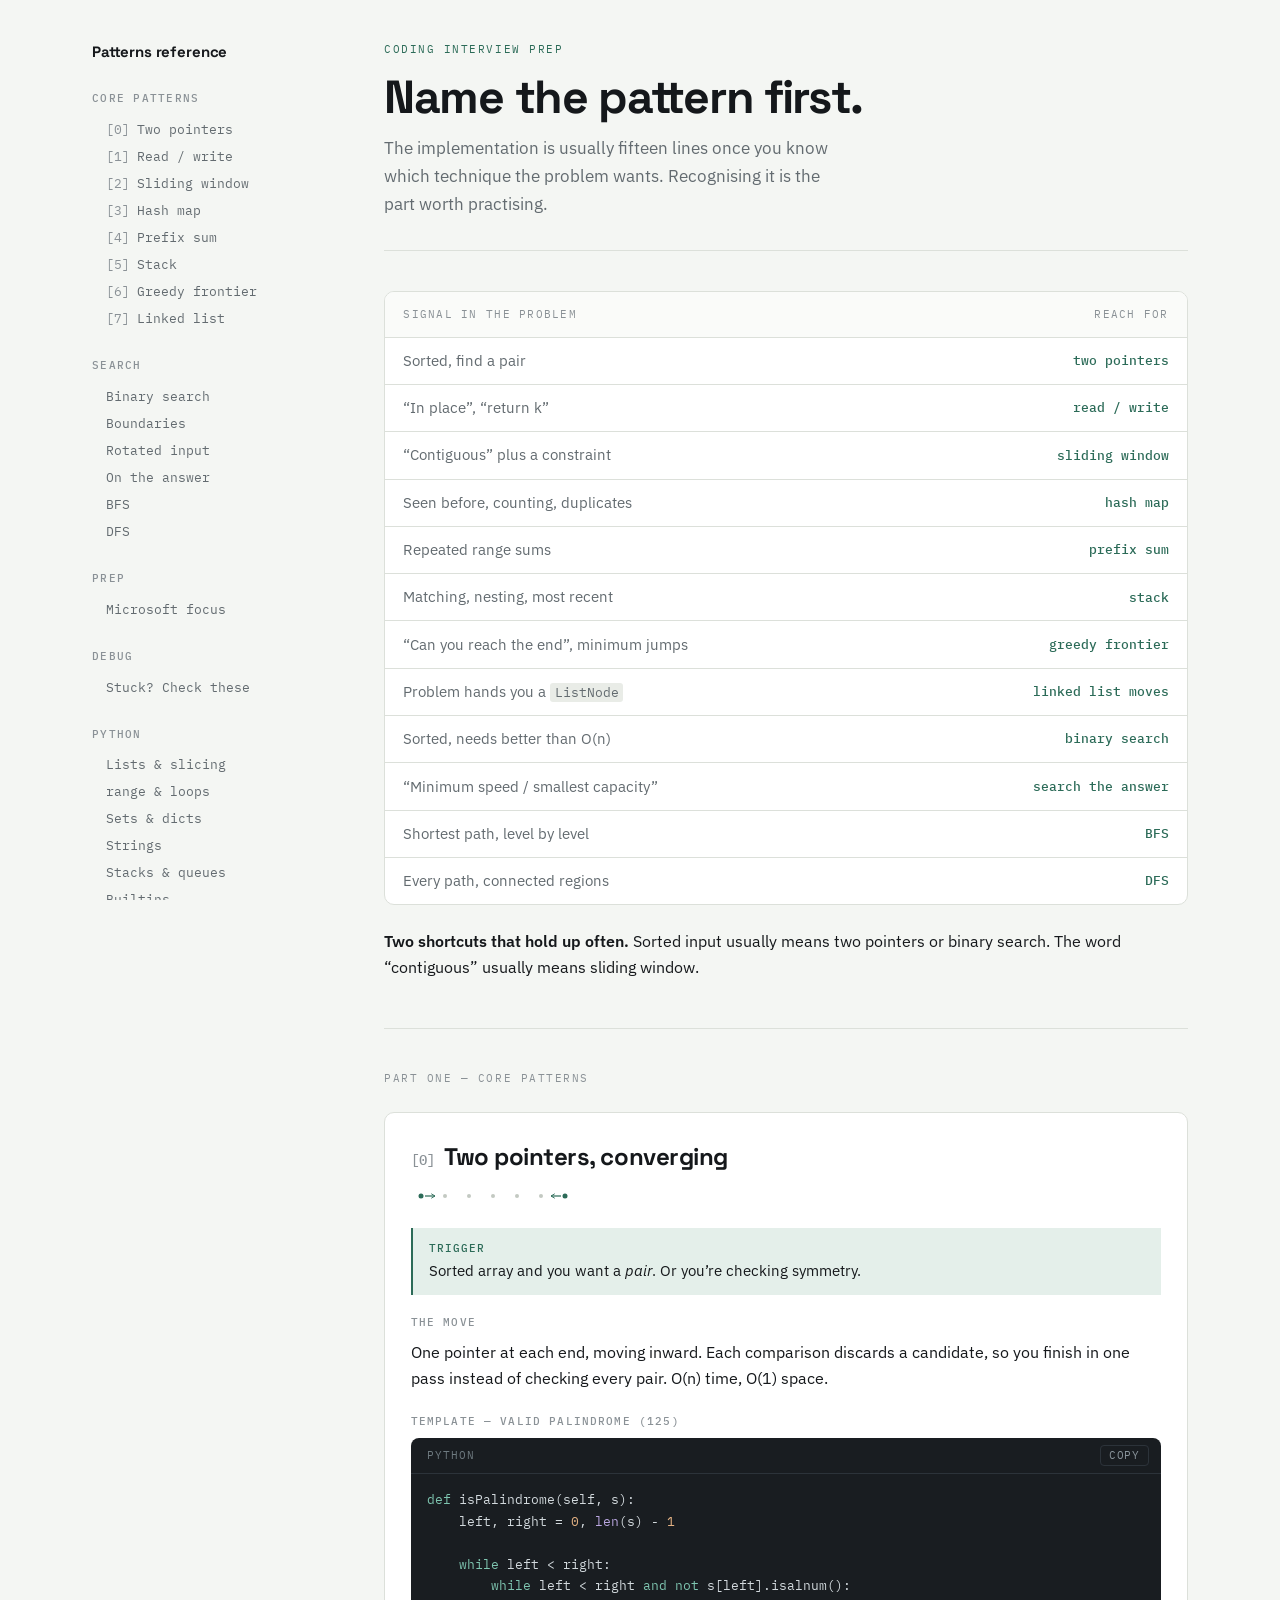
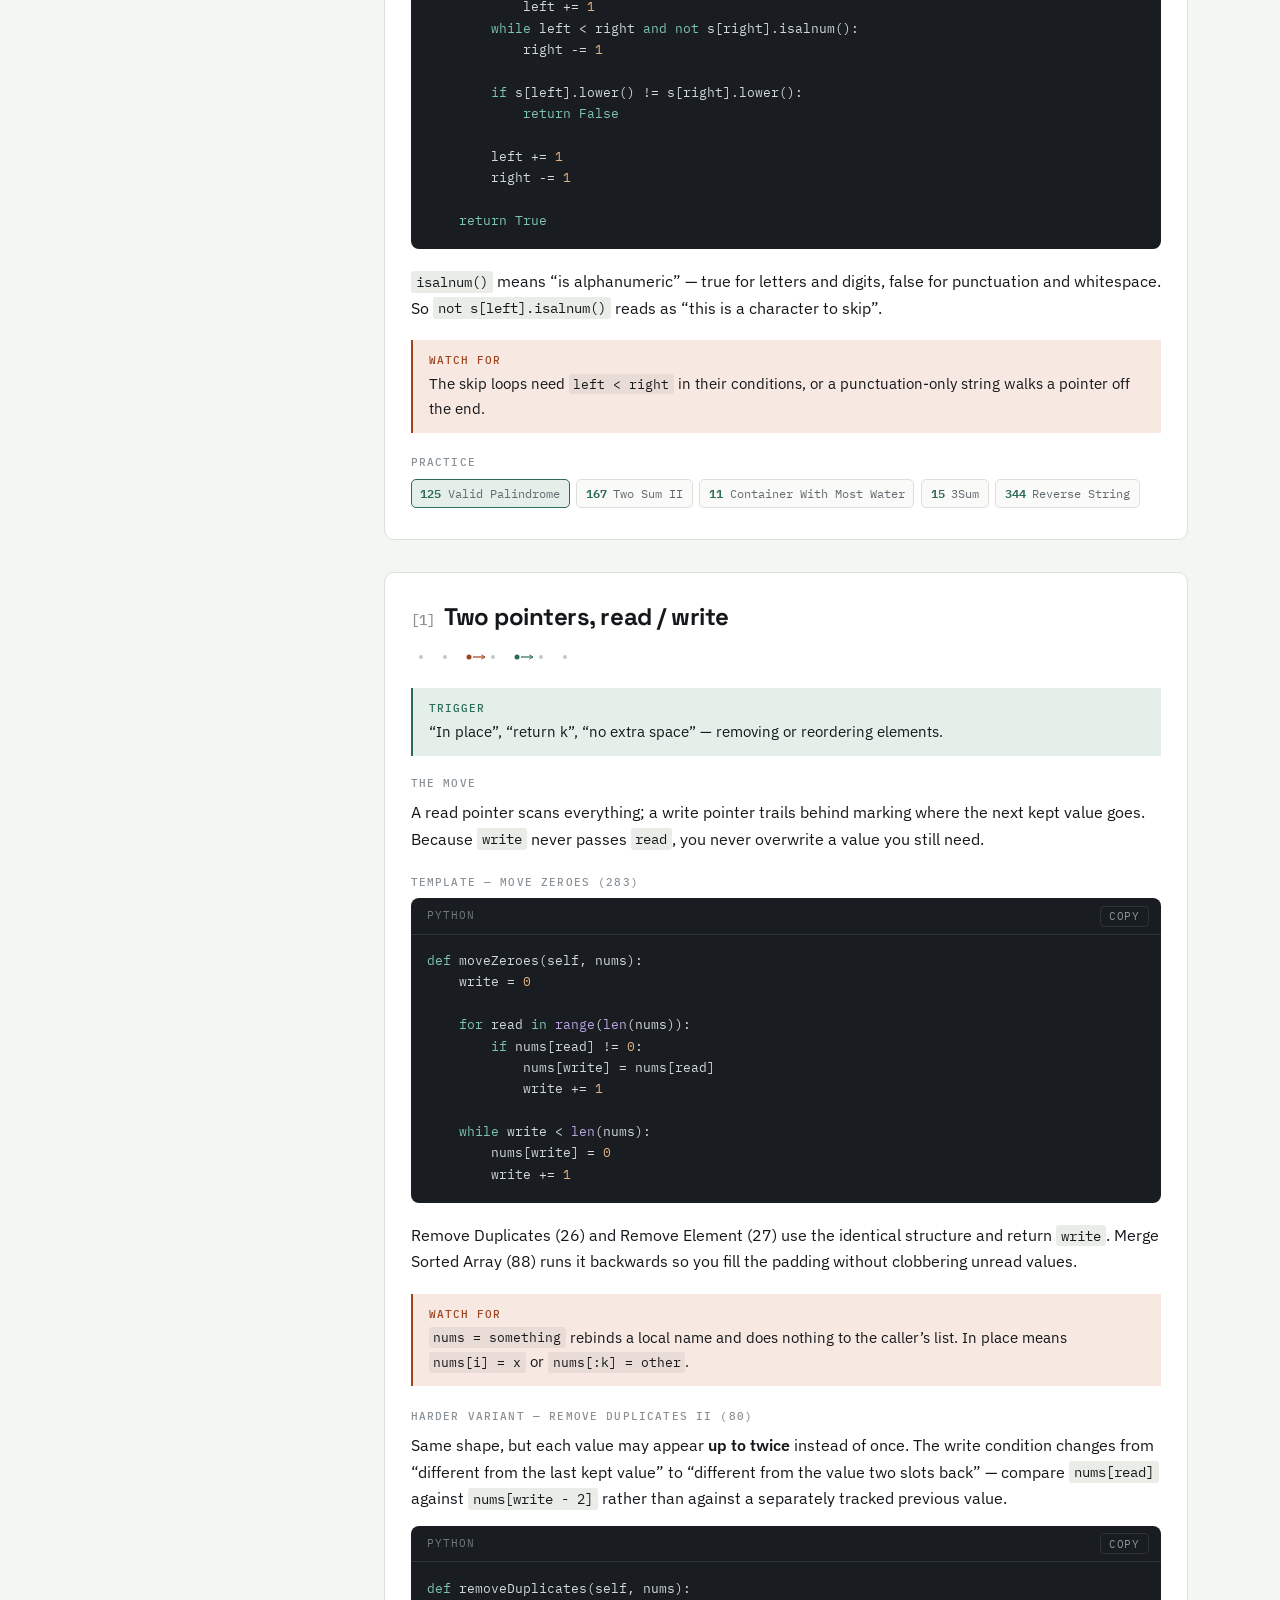
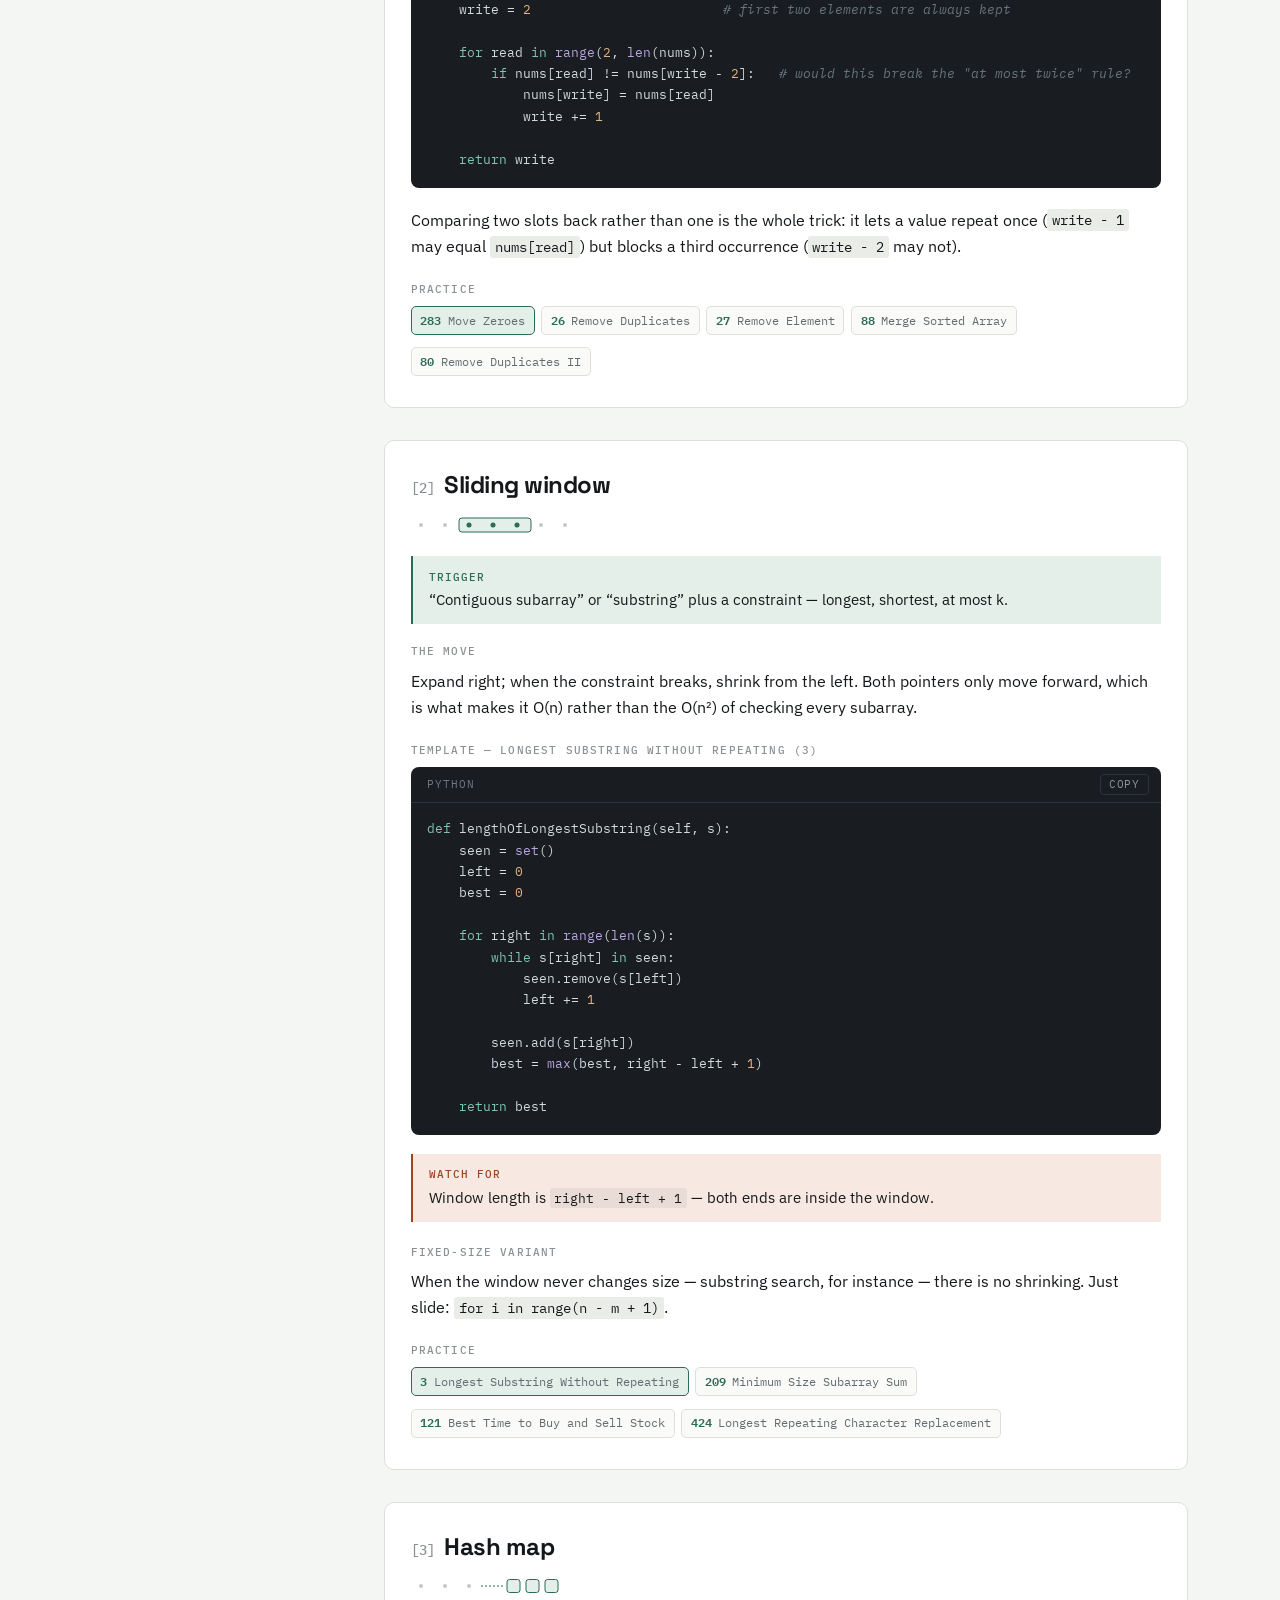
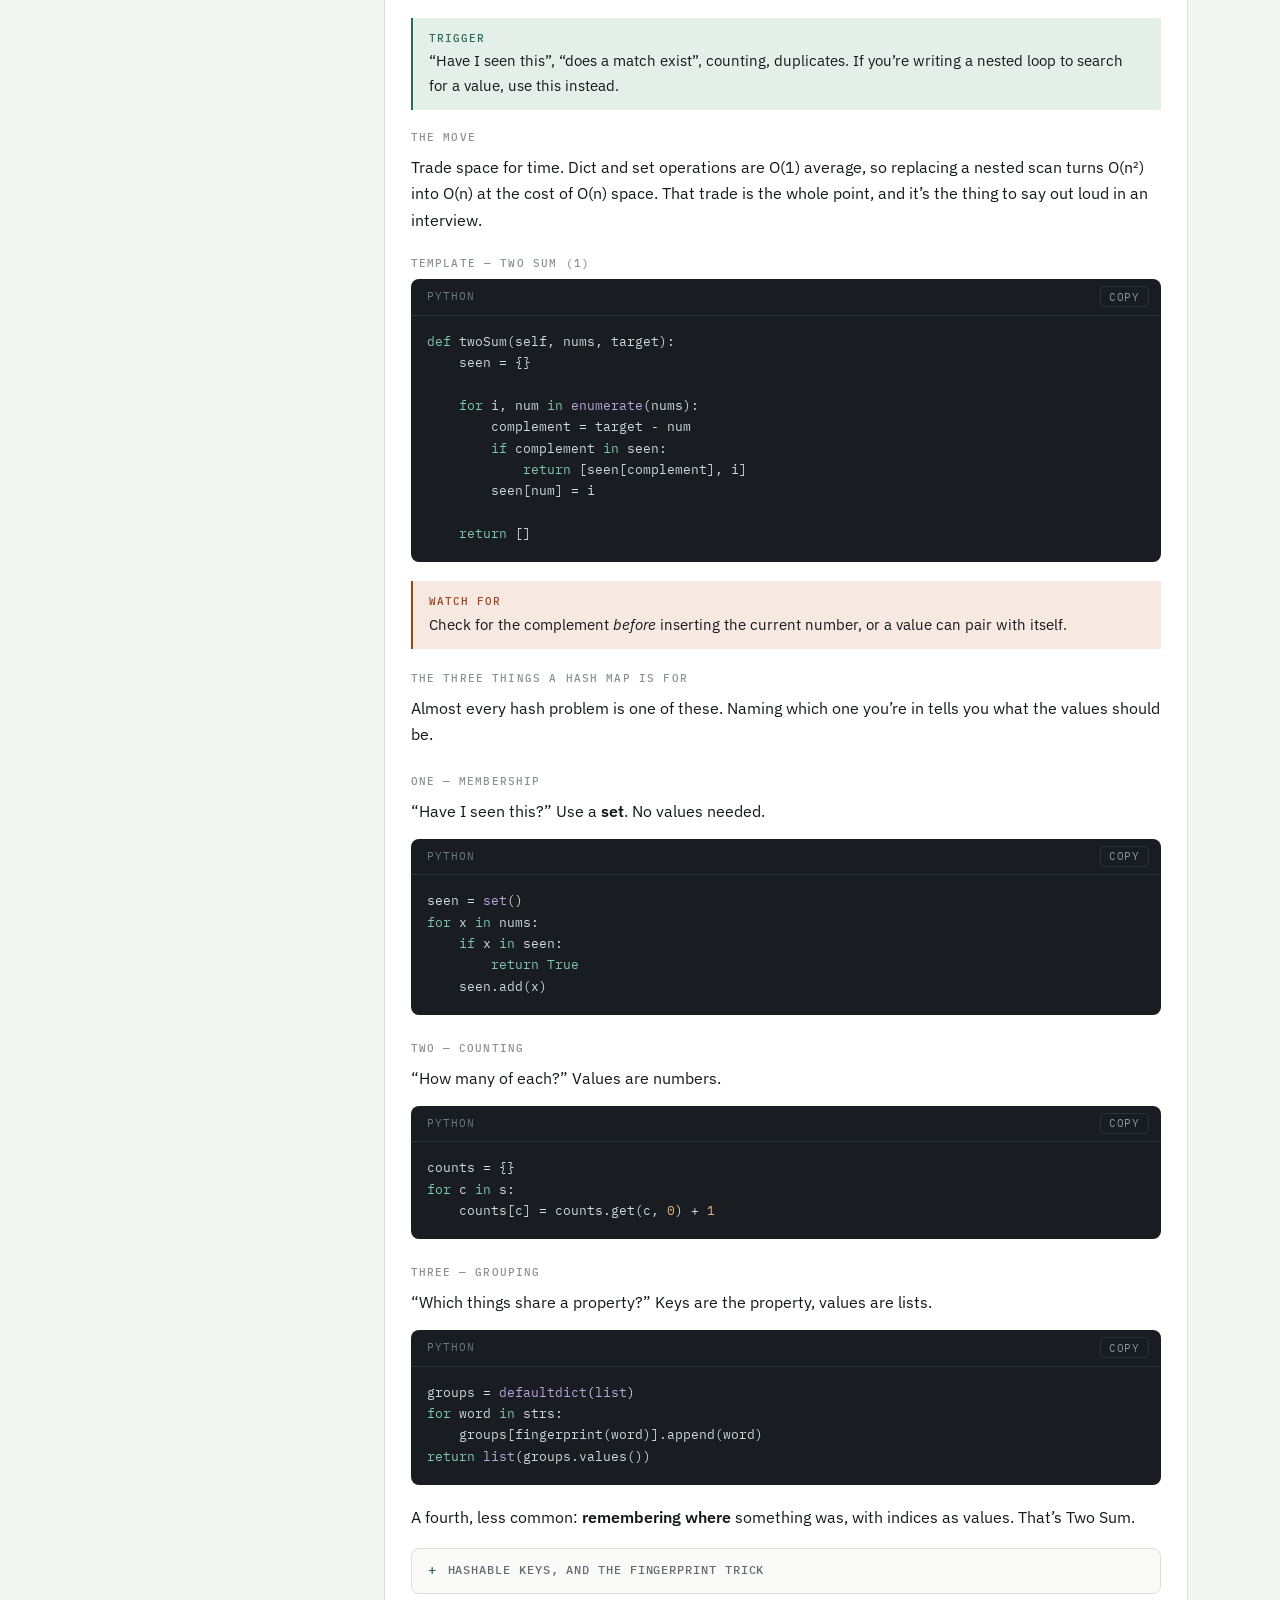
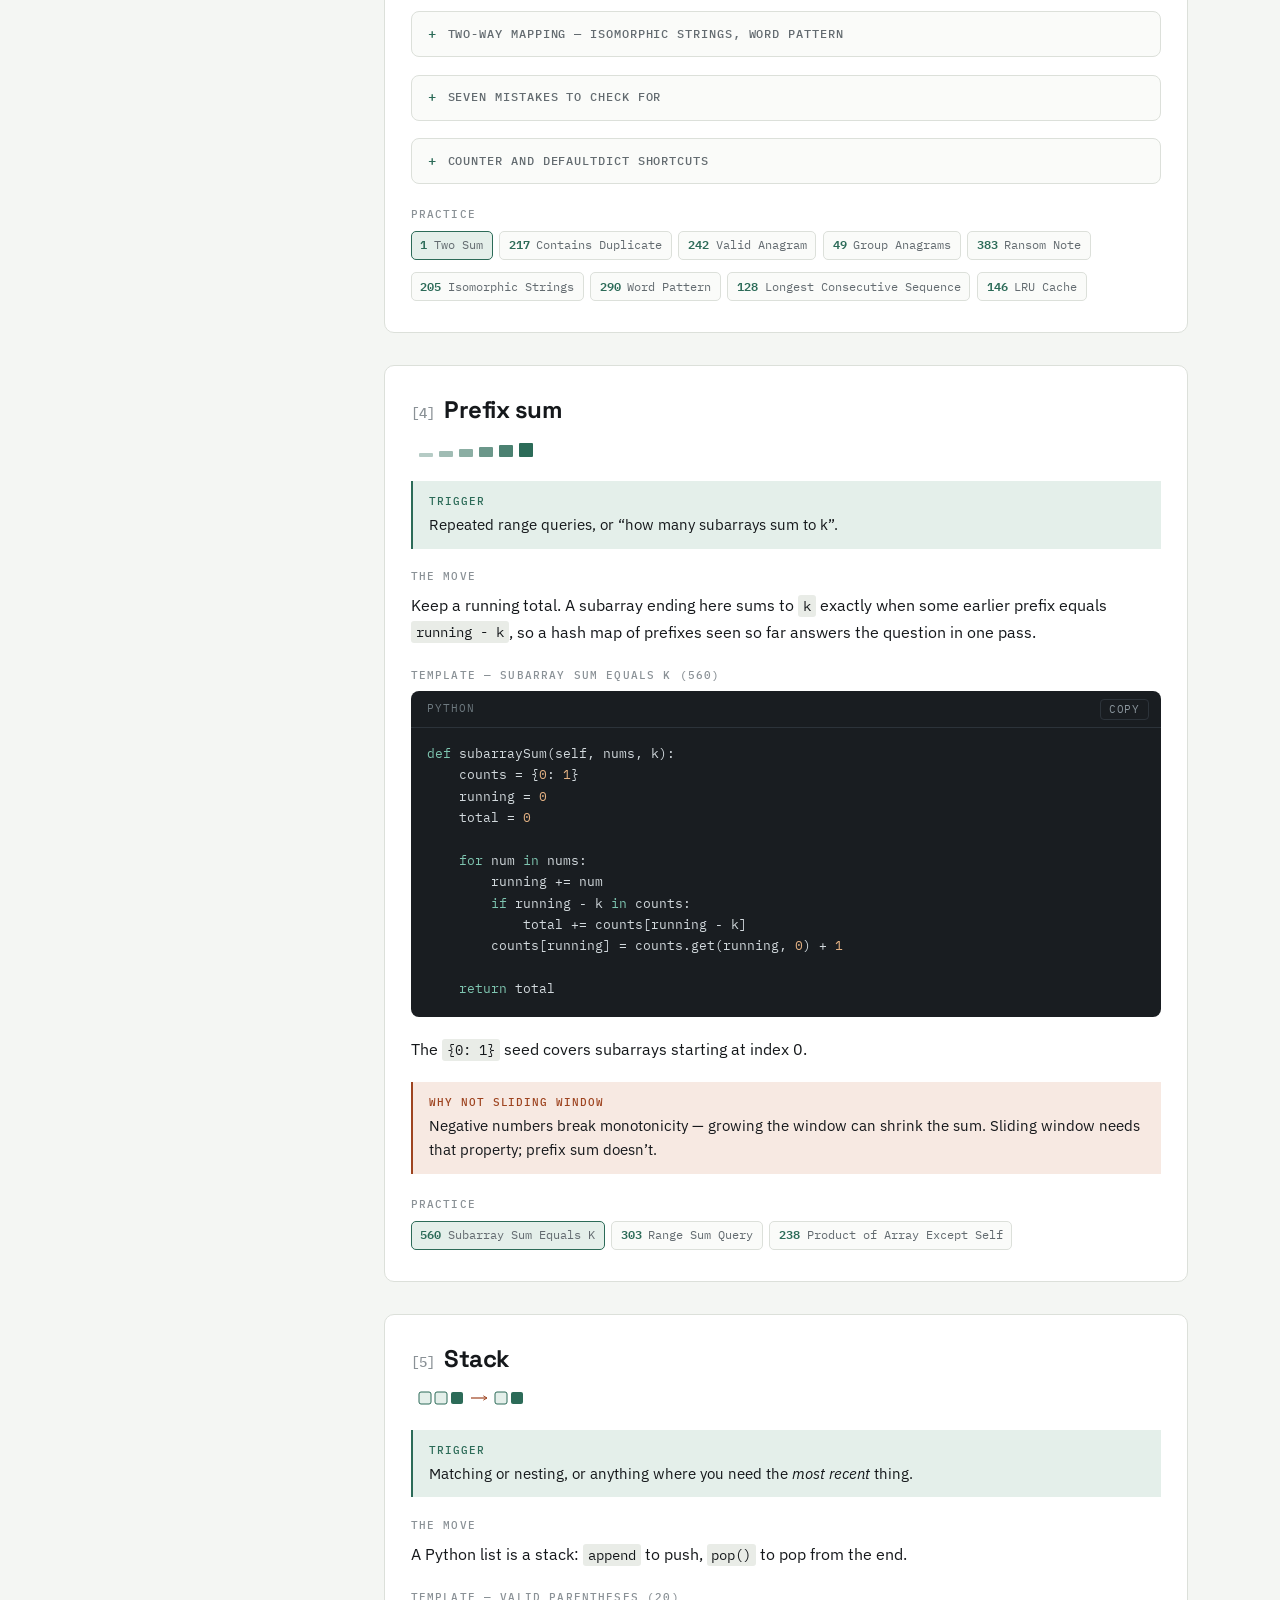
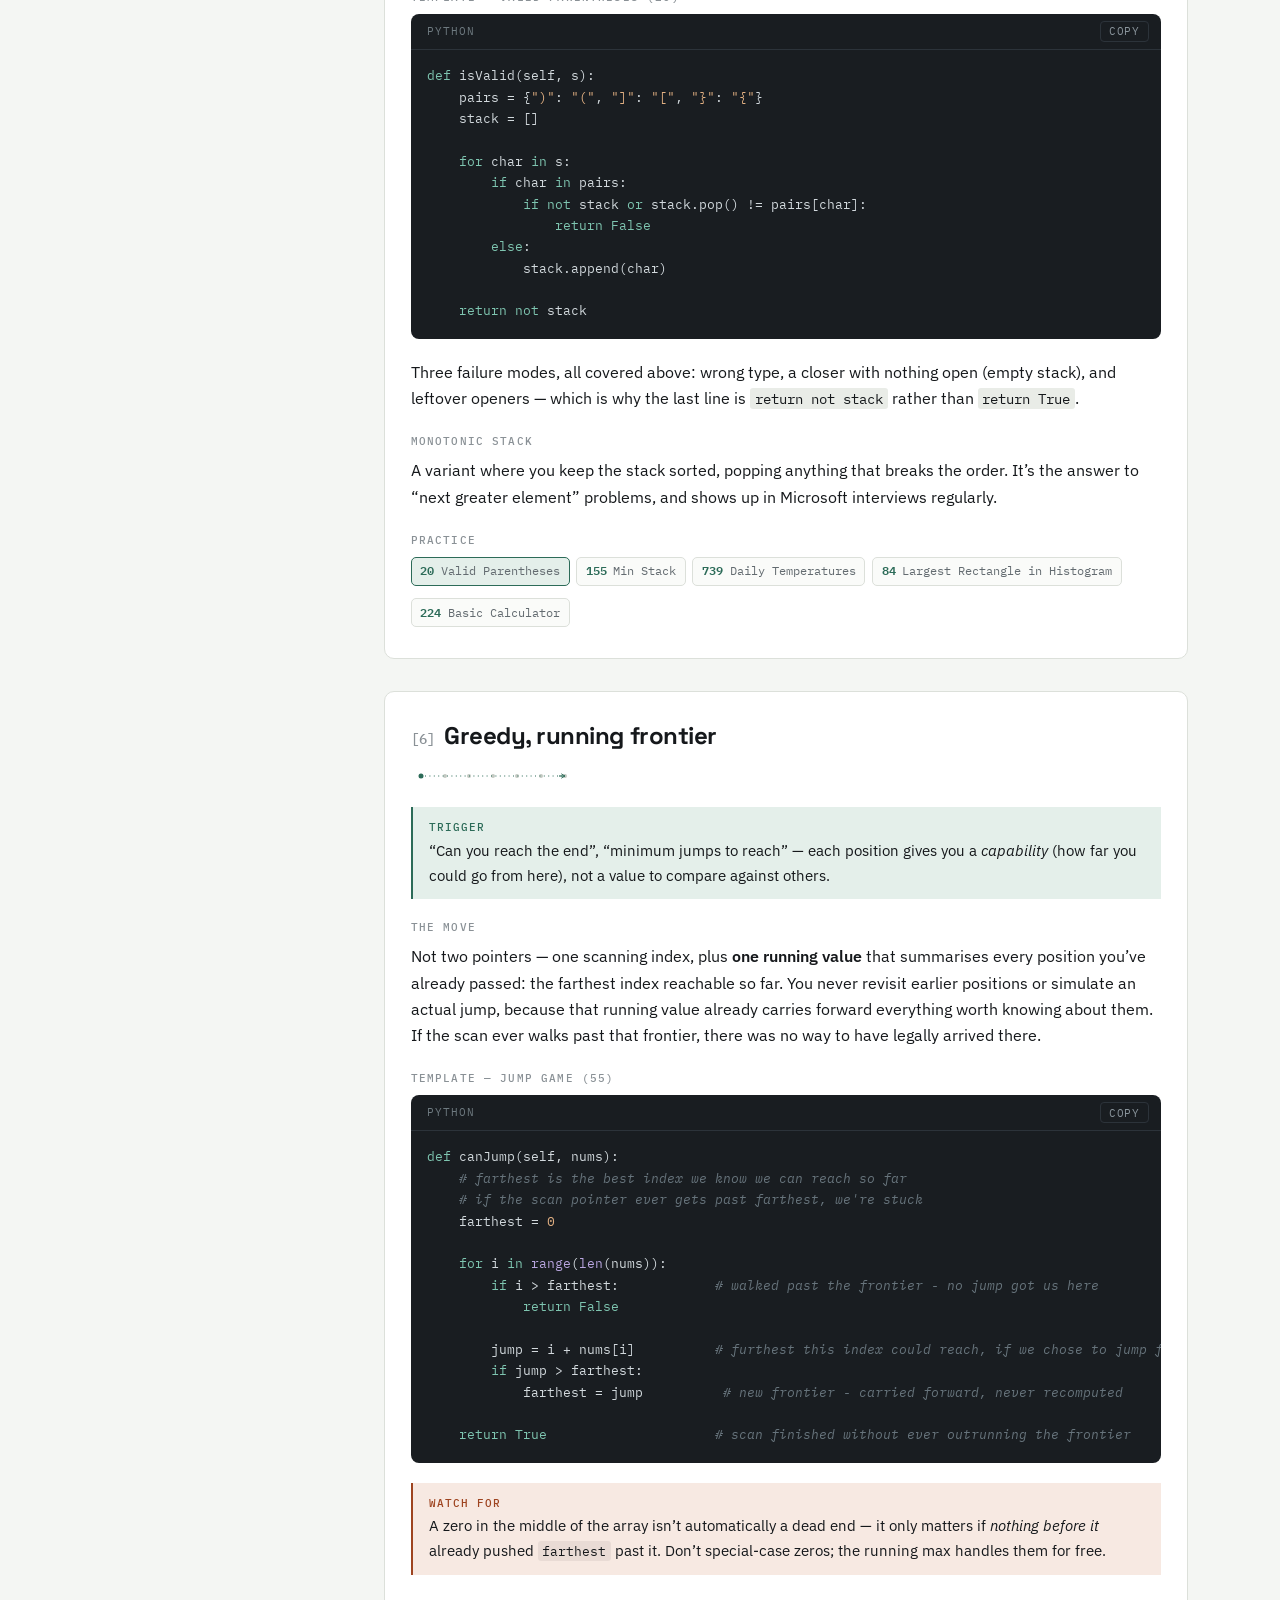
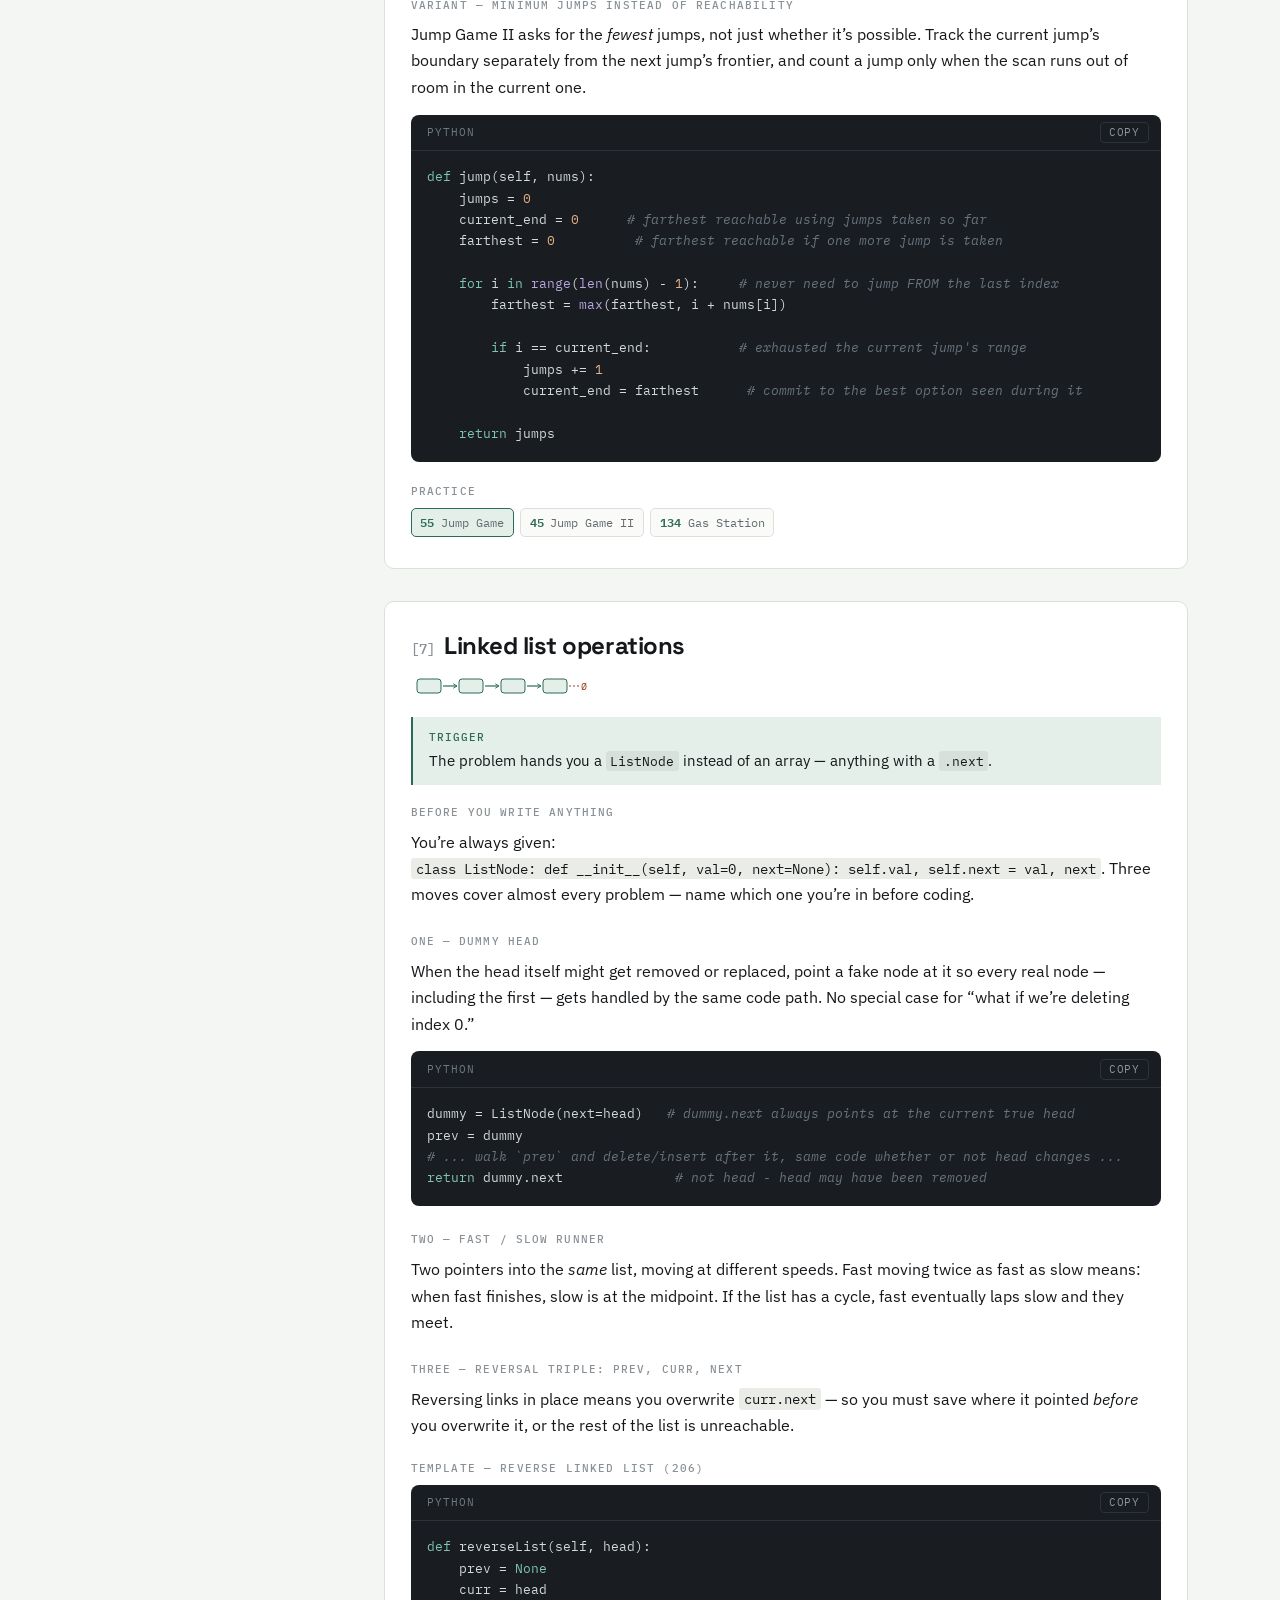
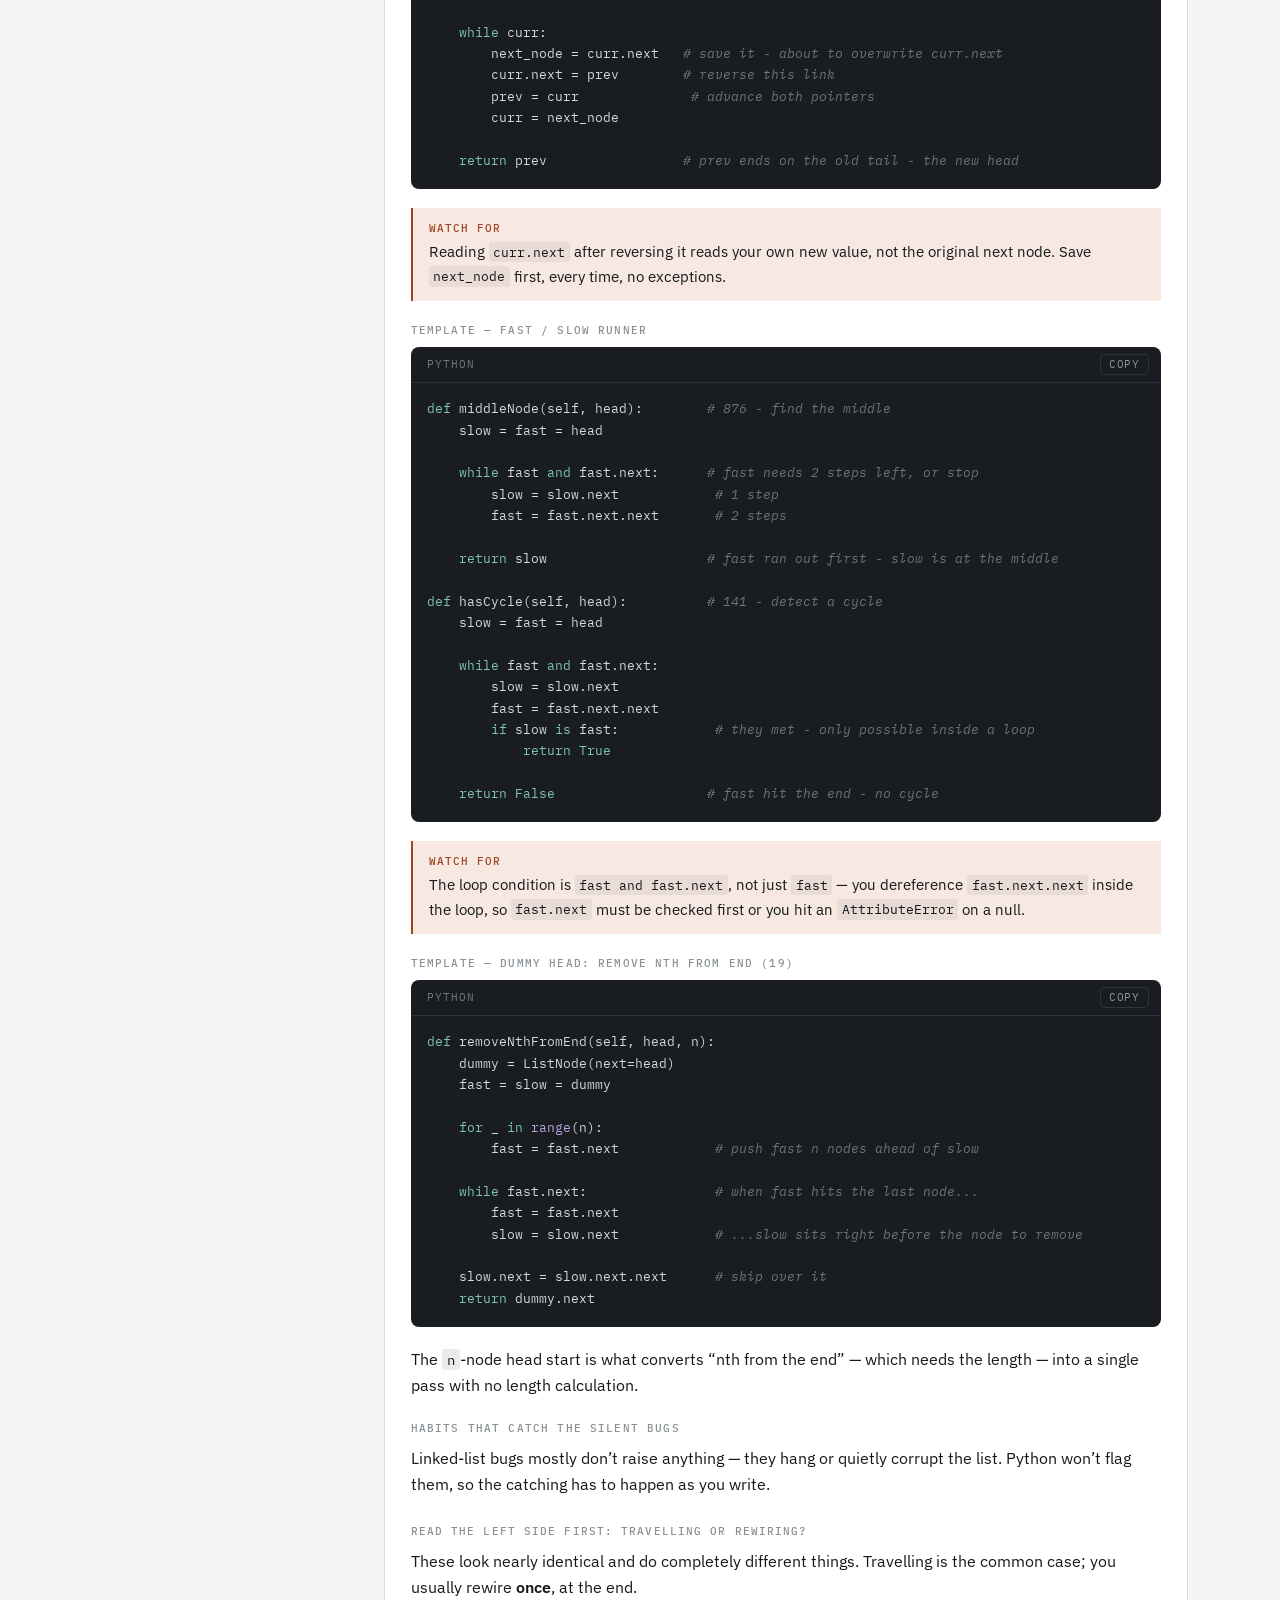
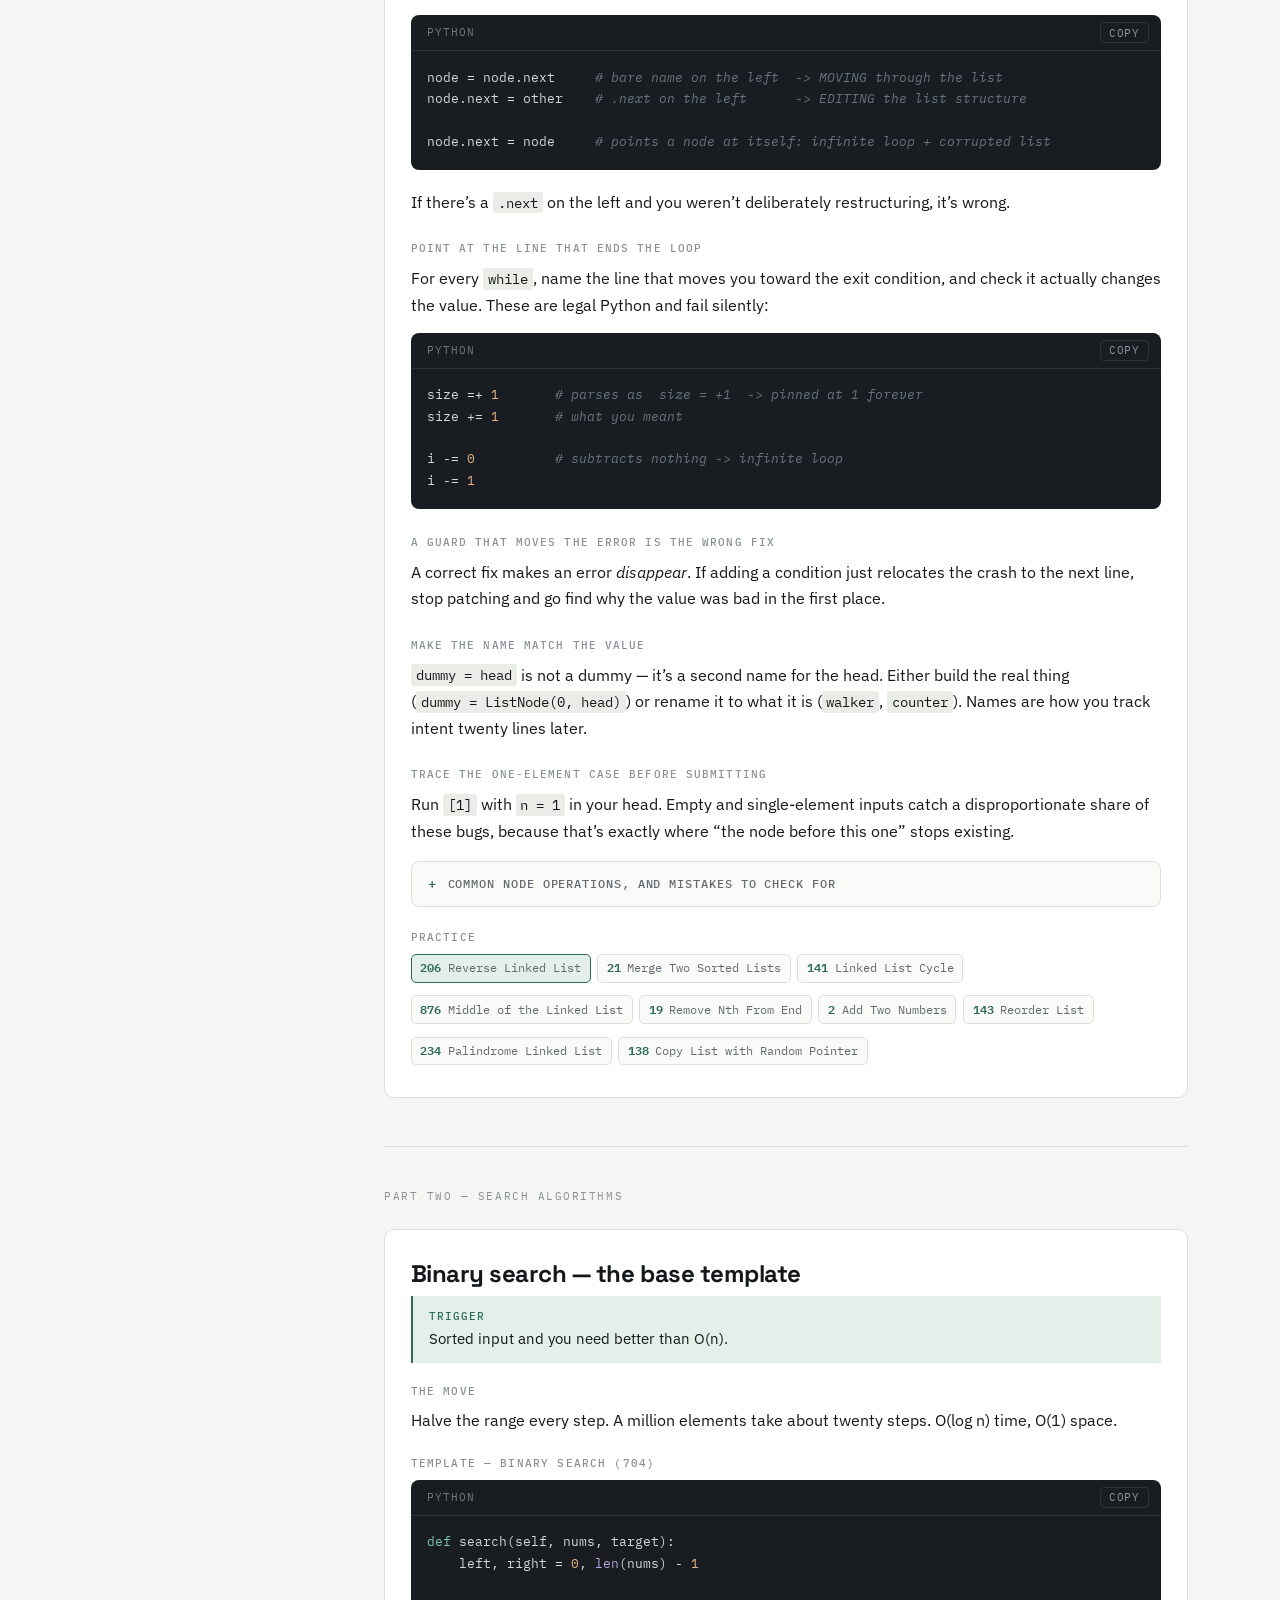
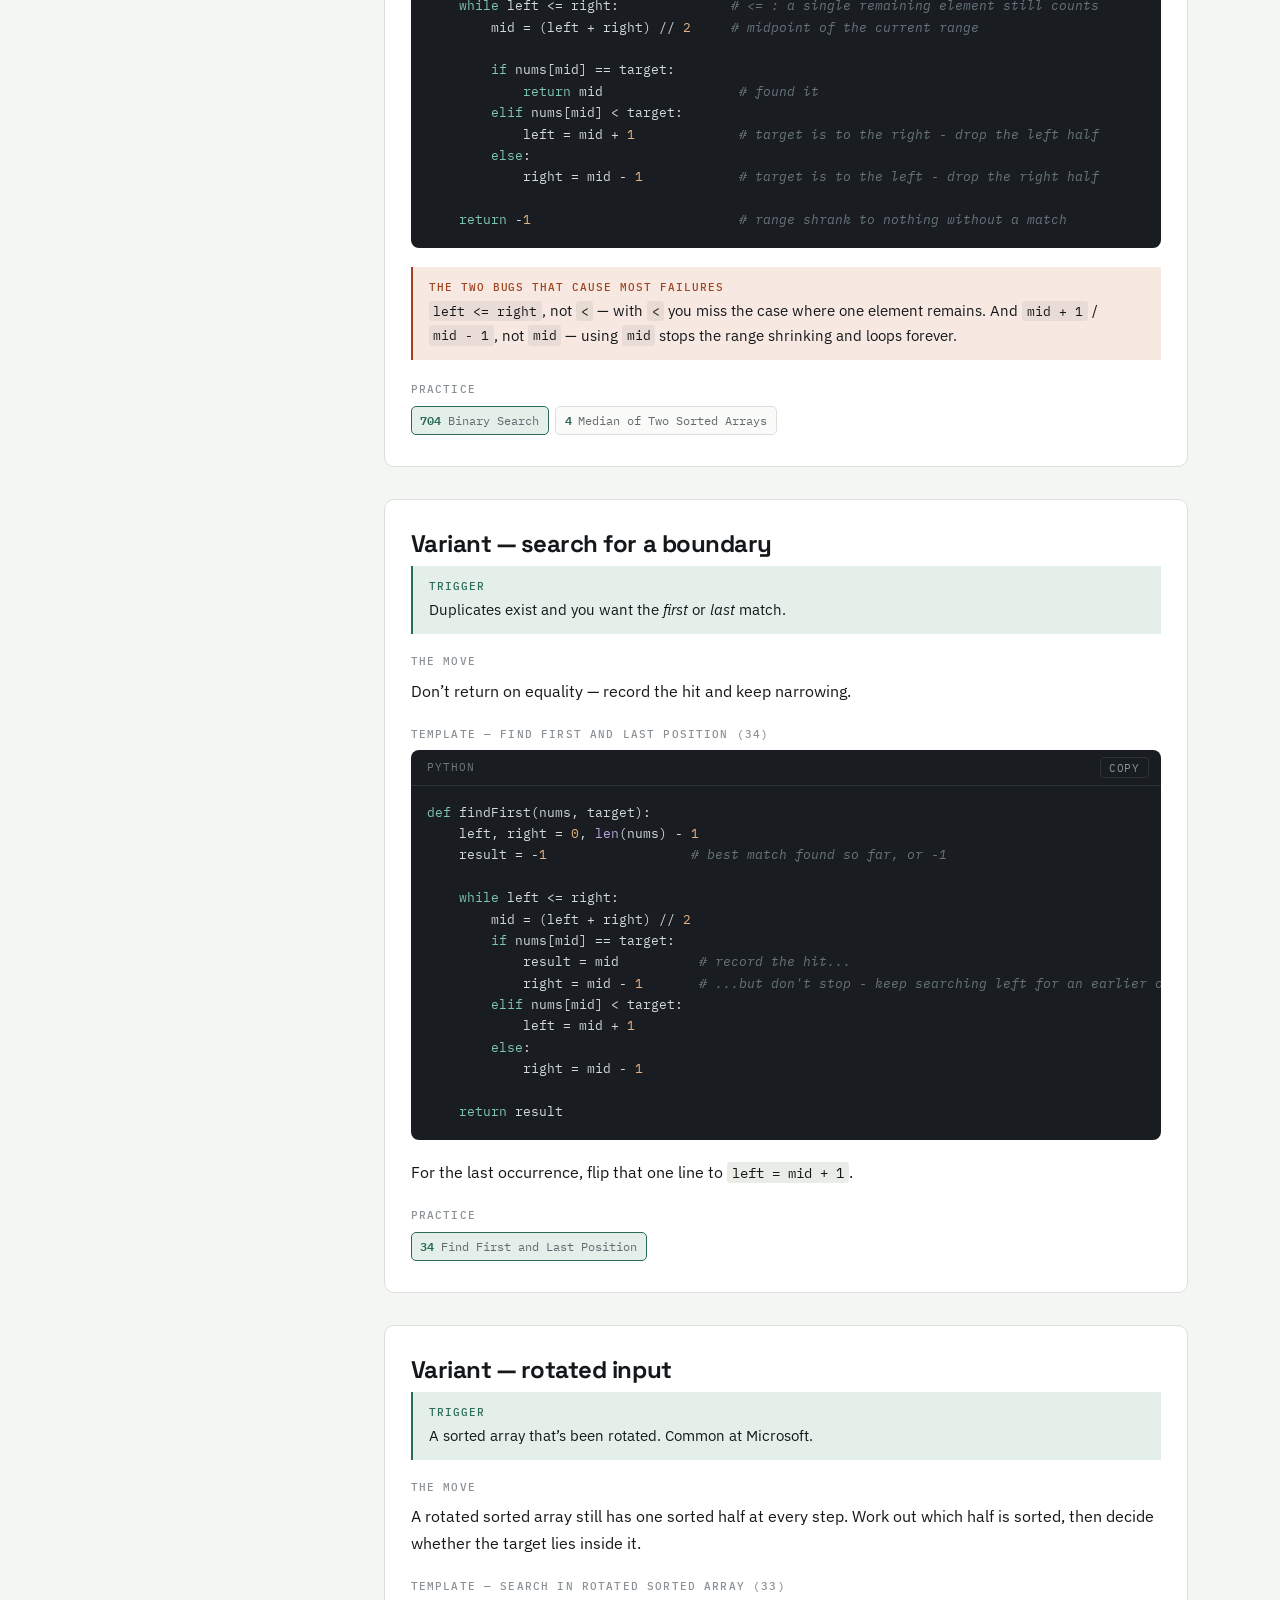
==== commit c1b36fb4: "Add "habits that catch the silent bugs" to linked list section Linked-list bugs mostly don't raise a" ====
--- a/index.html
+++ b/index.html
@@ -734,6 +734,34 @@
     return dummy.next</code></pre></div>
   <p>The <code>n</code>-node head start is what converts &ldquo;nth from the end&rdquo; — which needs the length — into a single pass with no length calculation.</p>
 
+  <p class="slot">Habits that catch the silent bugs</p>
+  <p>Linked-list bugs mostly don&rsquo;t raise anything — they hang or quietly corrupt the list. Python won&rsquo;t flag them, so the catching has to happen as you write.</p>
+
+  <h4>Read the left side first: travelling or rewiring?</h4>
+  <p>These look nearly identical and do completely different things. Travelling is the common case; you usually rewire <strong>once</strong>, at the end.</p>
+  <div class="code"><div class="code-hd"><span class="lbl">python</span><button class="copy">Copy</button></div><pre><code>node = node.next     # bare name on the left  -&gt; MOVING through the list
+node.next = other    # .next on the left      -&gt; EDITING the list structure
+
+node.next = node     # points a node at itself: infinite loop + corrupted list</code></pre></div>
+  <p>If there&rsquo;s a <code>.next</code> on the left and you weren&rsquo;t deliberately restructuring, it&rsquo;s wrong.</p>
+
+  <h4>Point at the line that ends the loop</h4>
+  <p>For every <code>while</code>, name the line that moves you toward the exit condition, and check it actually changes the value. These are legal Python and fail silently:</p>
+  <div class="code"><div class="code-hd"><span class="lbl">python</span><button class="copy">Copy</button></div><pre><code>size =+ 1       # parses as  size = +1  -&gt; pinned at 1 forever
+size += 1       # what you meant
+
+i -= 0          # subtracts nothing -&gt; infinite loop
+i -= 1</code></pre></div>
+
+  <h4>A guard that moves the error is the wrong fix</h4>
+  <p>A correct fix makes an error <em>disappear</em>. If adding a condition just relocates the crash to the next line, stop patching and go find why the value was bad in the first place.</p>
+
+  <h4>Make the name match the value</h4>
+  <p><code>dummy = head</code> is not a dummy — it&rsquo;s a second name for the head. Either build the real thing (<code>dummy = ListNode(0, head)</code>) or rename it to what it is (<code>walker</code>, <code>counter</code>). Names are how you track intent twenty lines later.</p>
+
+  <h4>Trace the one-element case before submitting</h4>
+  <p>Run <code>[1]</code> with <code>n = 1</code> in your head. Empty and single-element inputs catch a disproportionate share of these bugs, because that&rsquo;s exactly where &ldquo;the node before this one&rdquo; stops existing.</p>
+
   <details class="deep">
     <summary>Common node operations, and mistakes to check for</summary>
     <div class="deep-body">
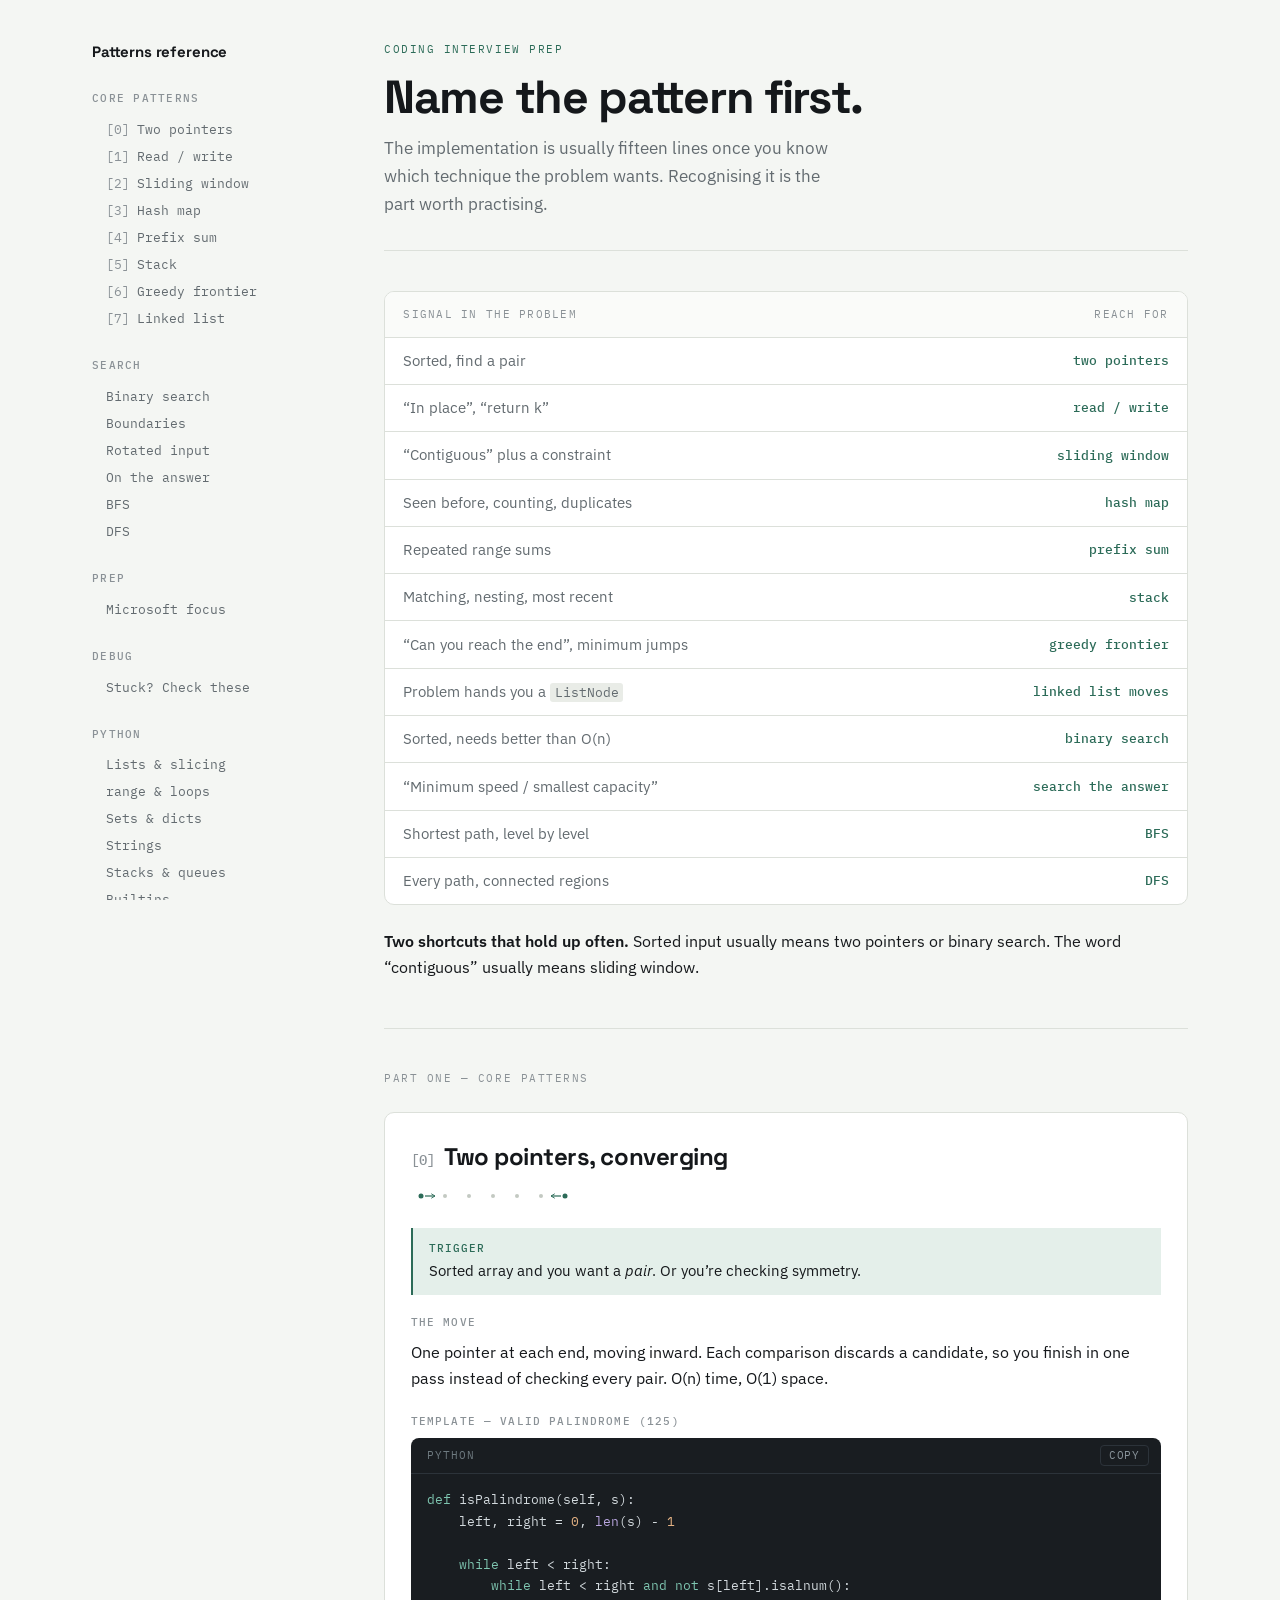
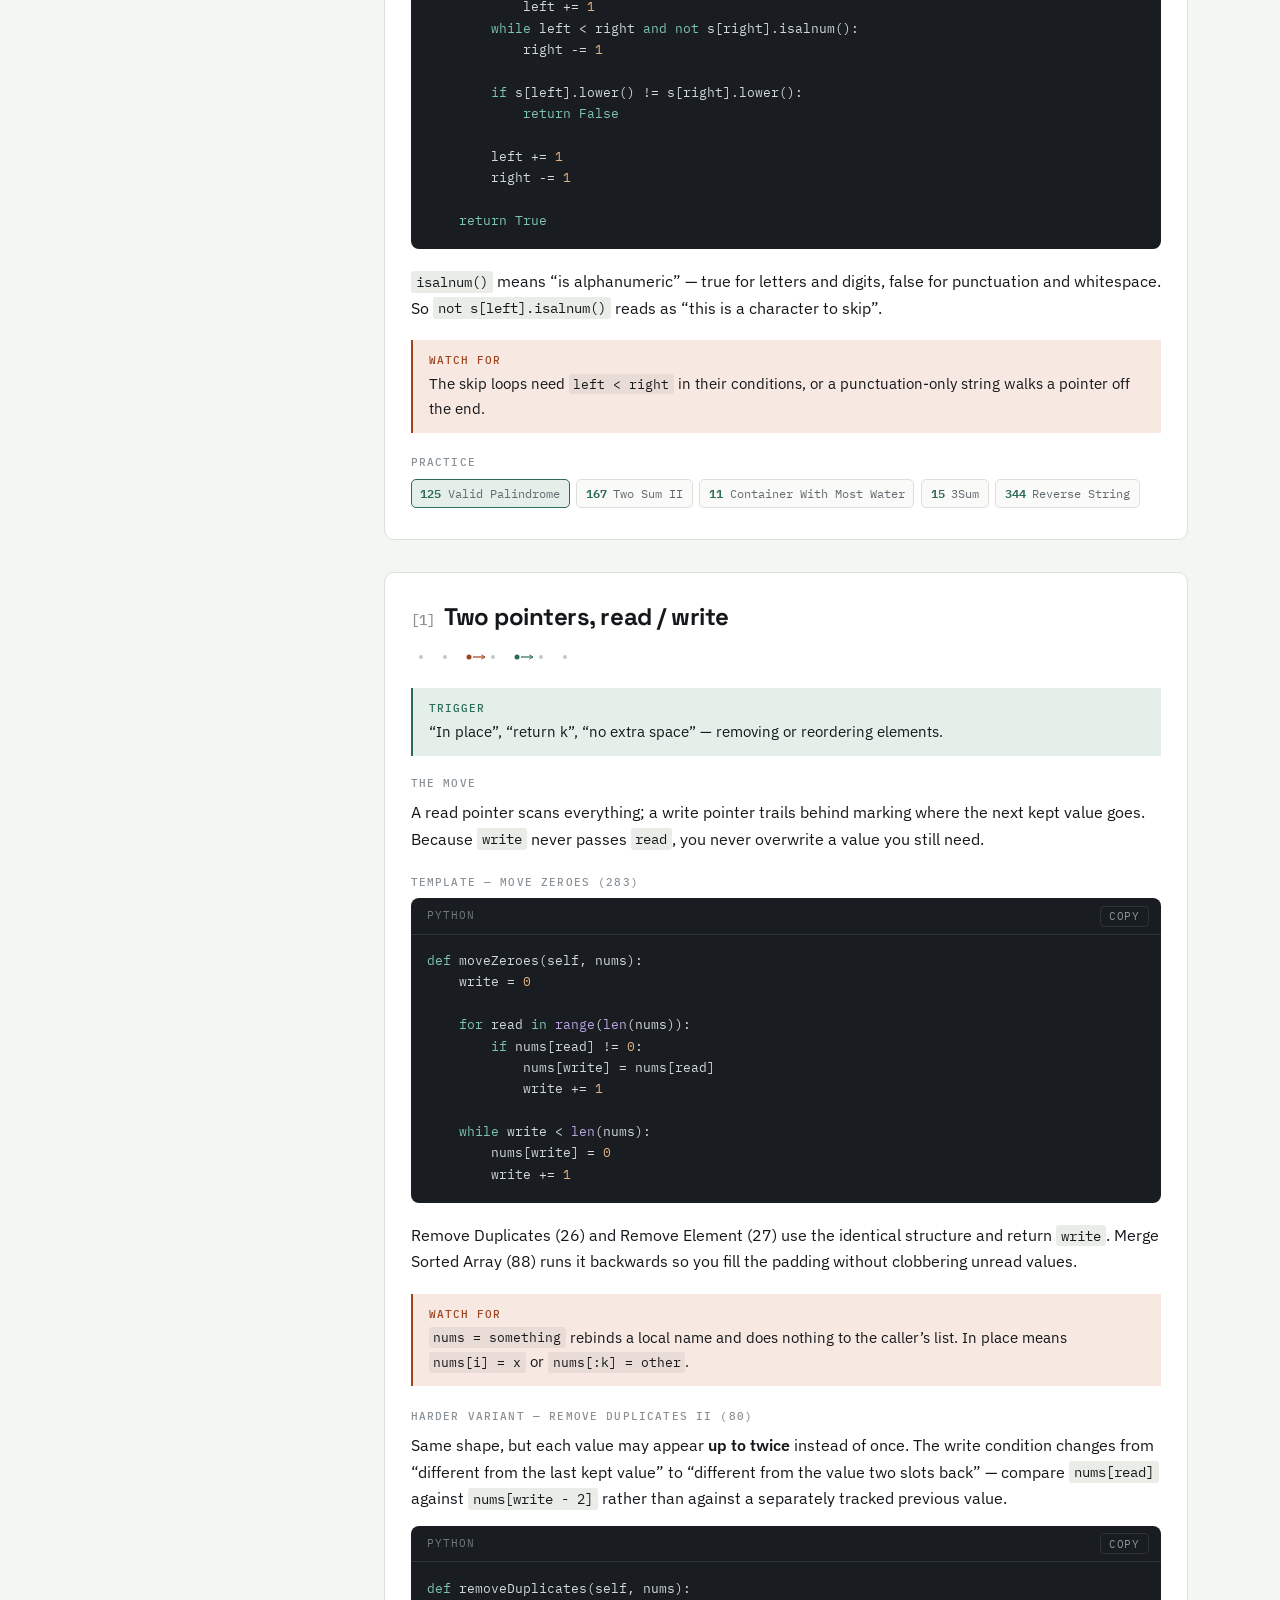
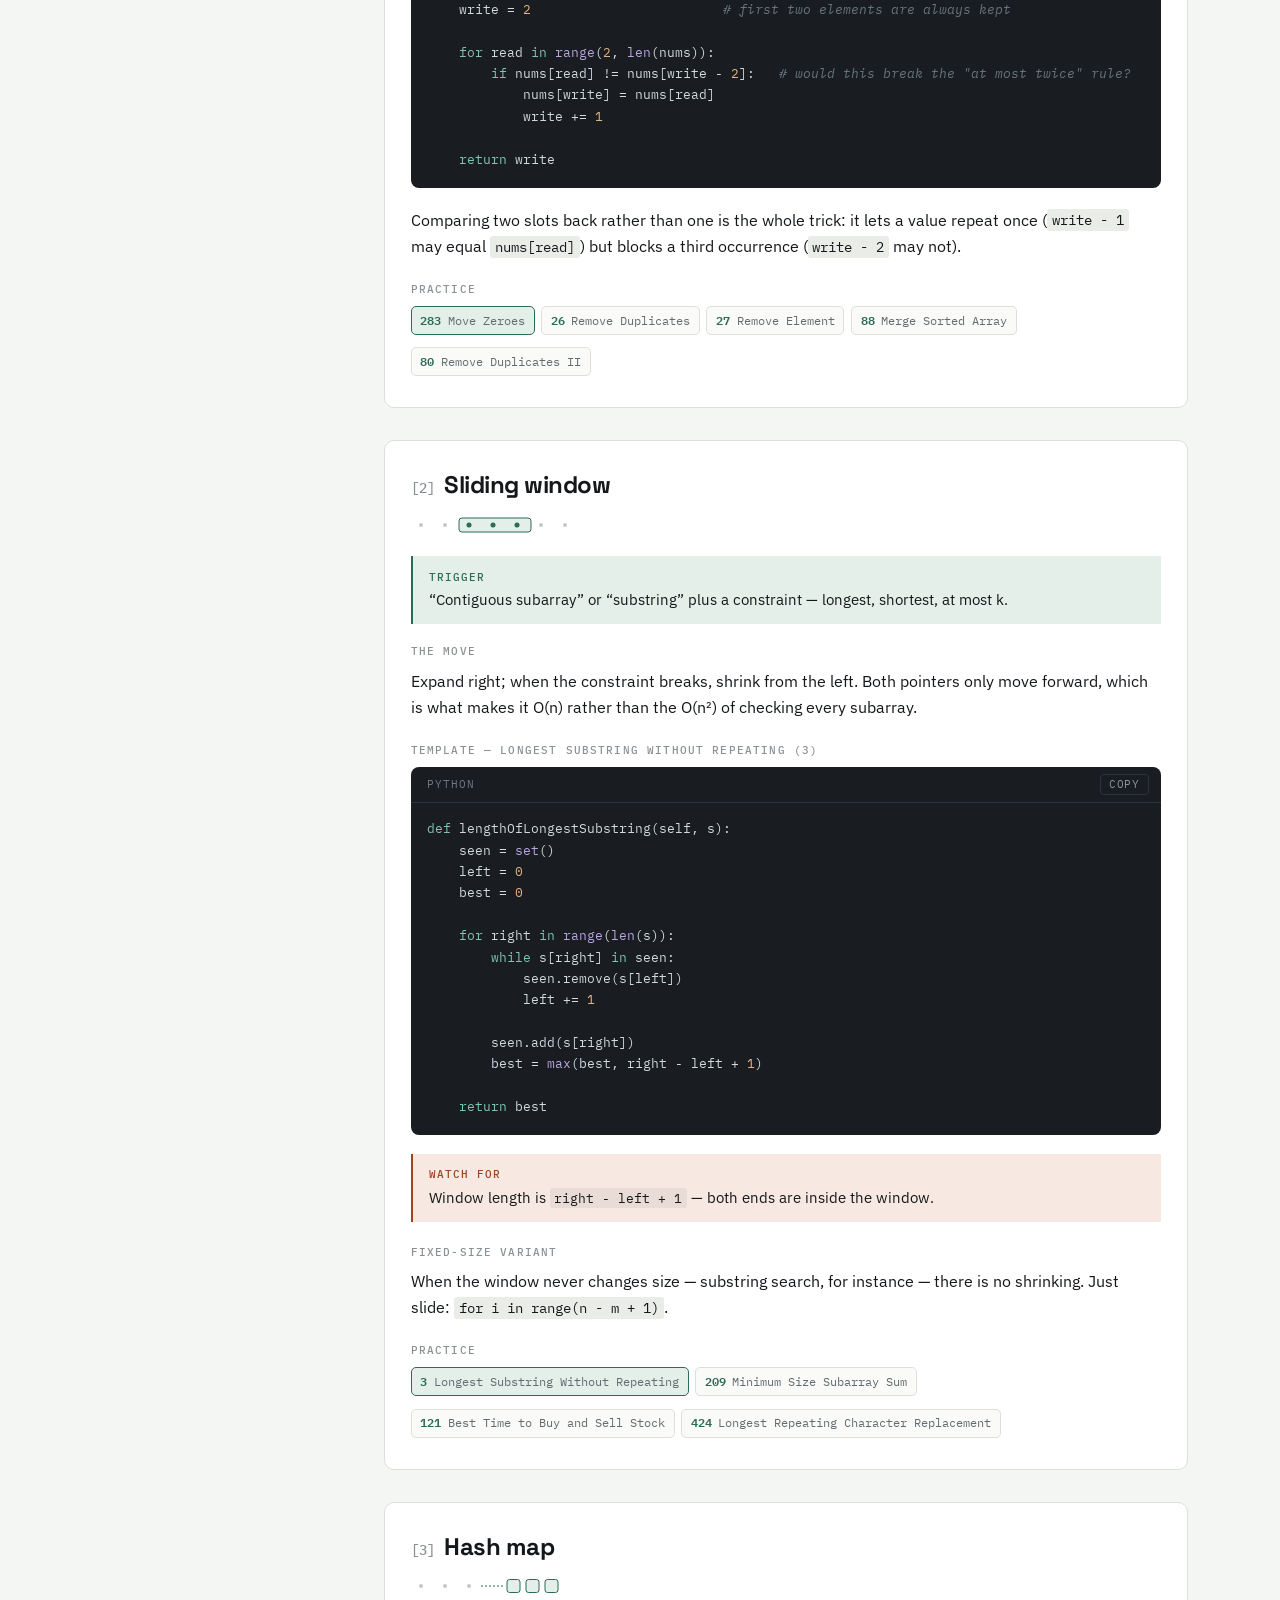
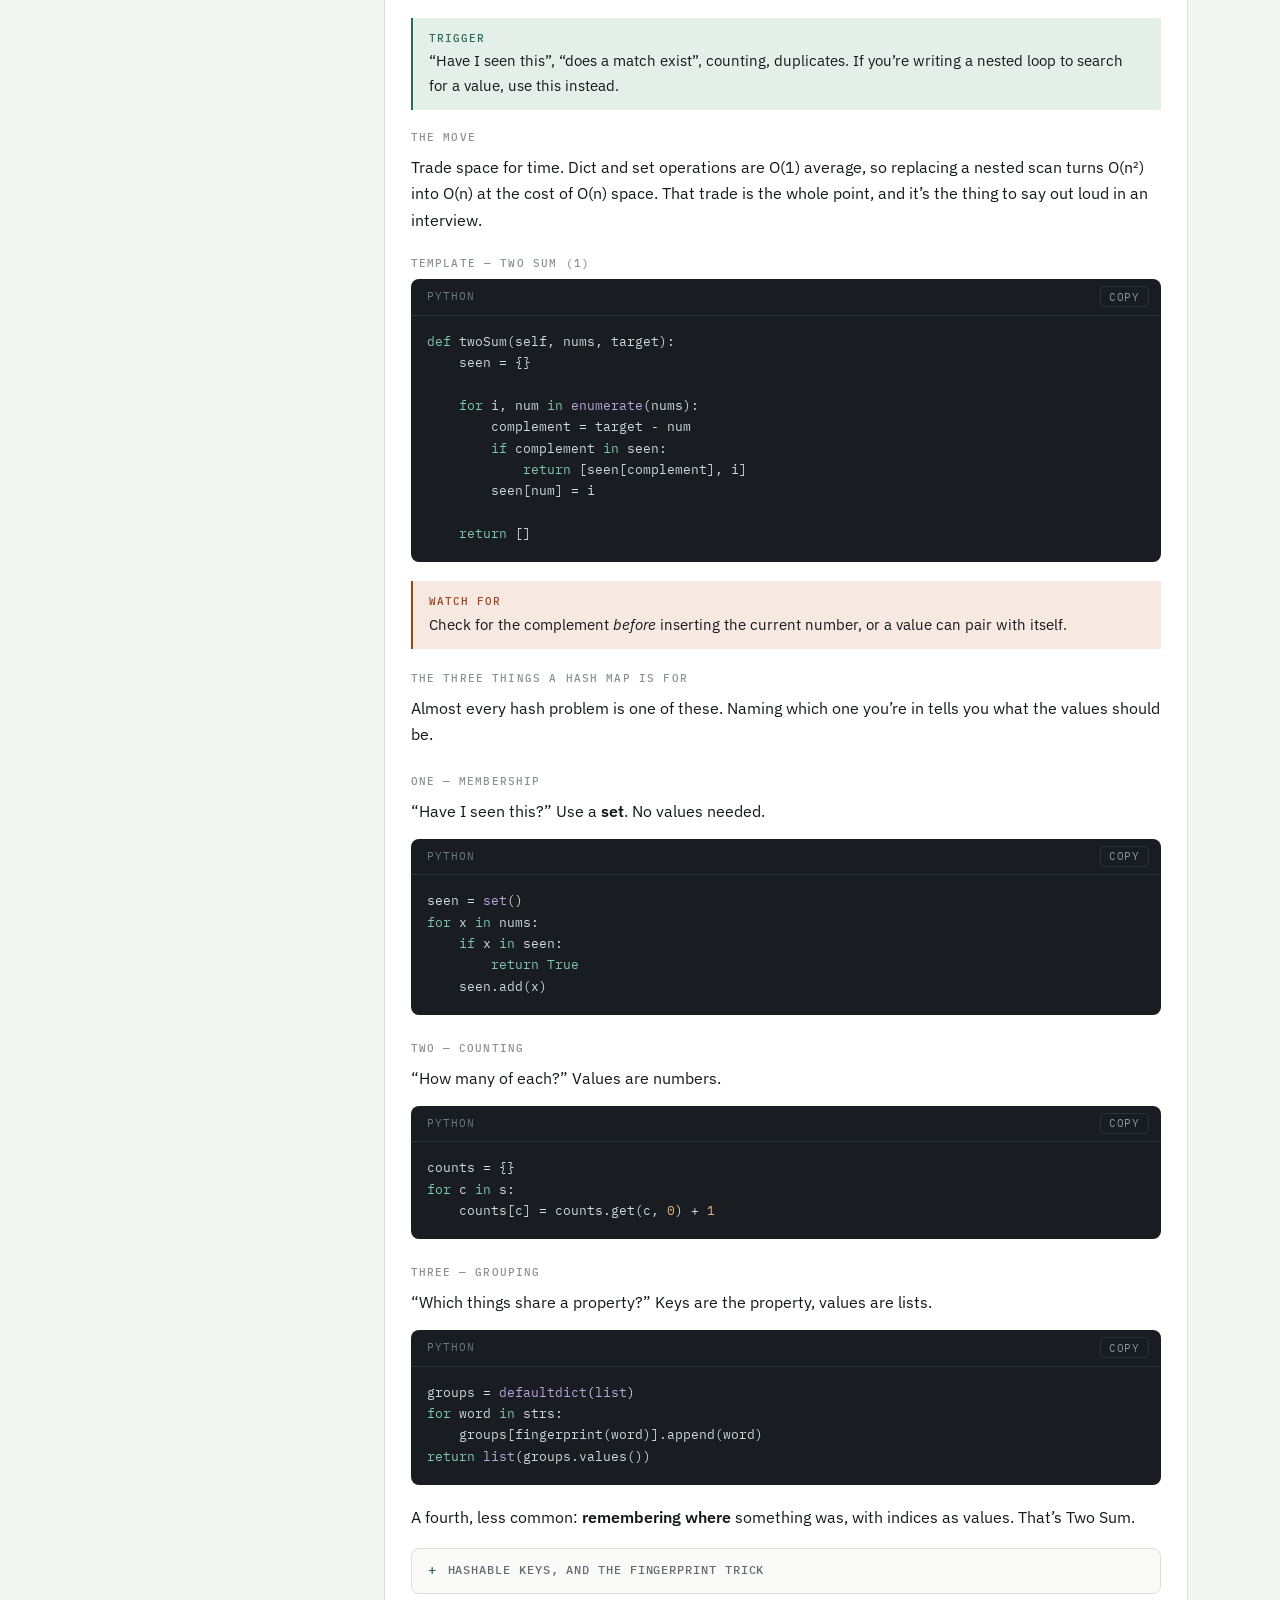
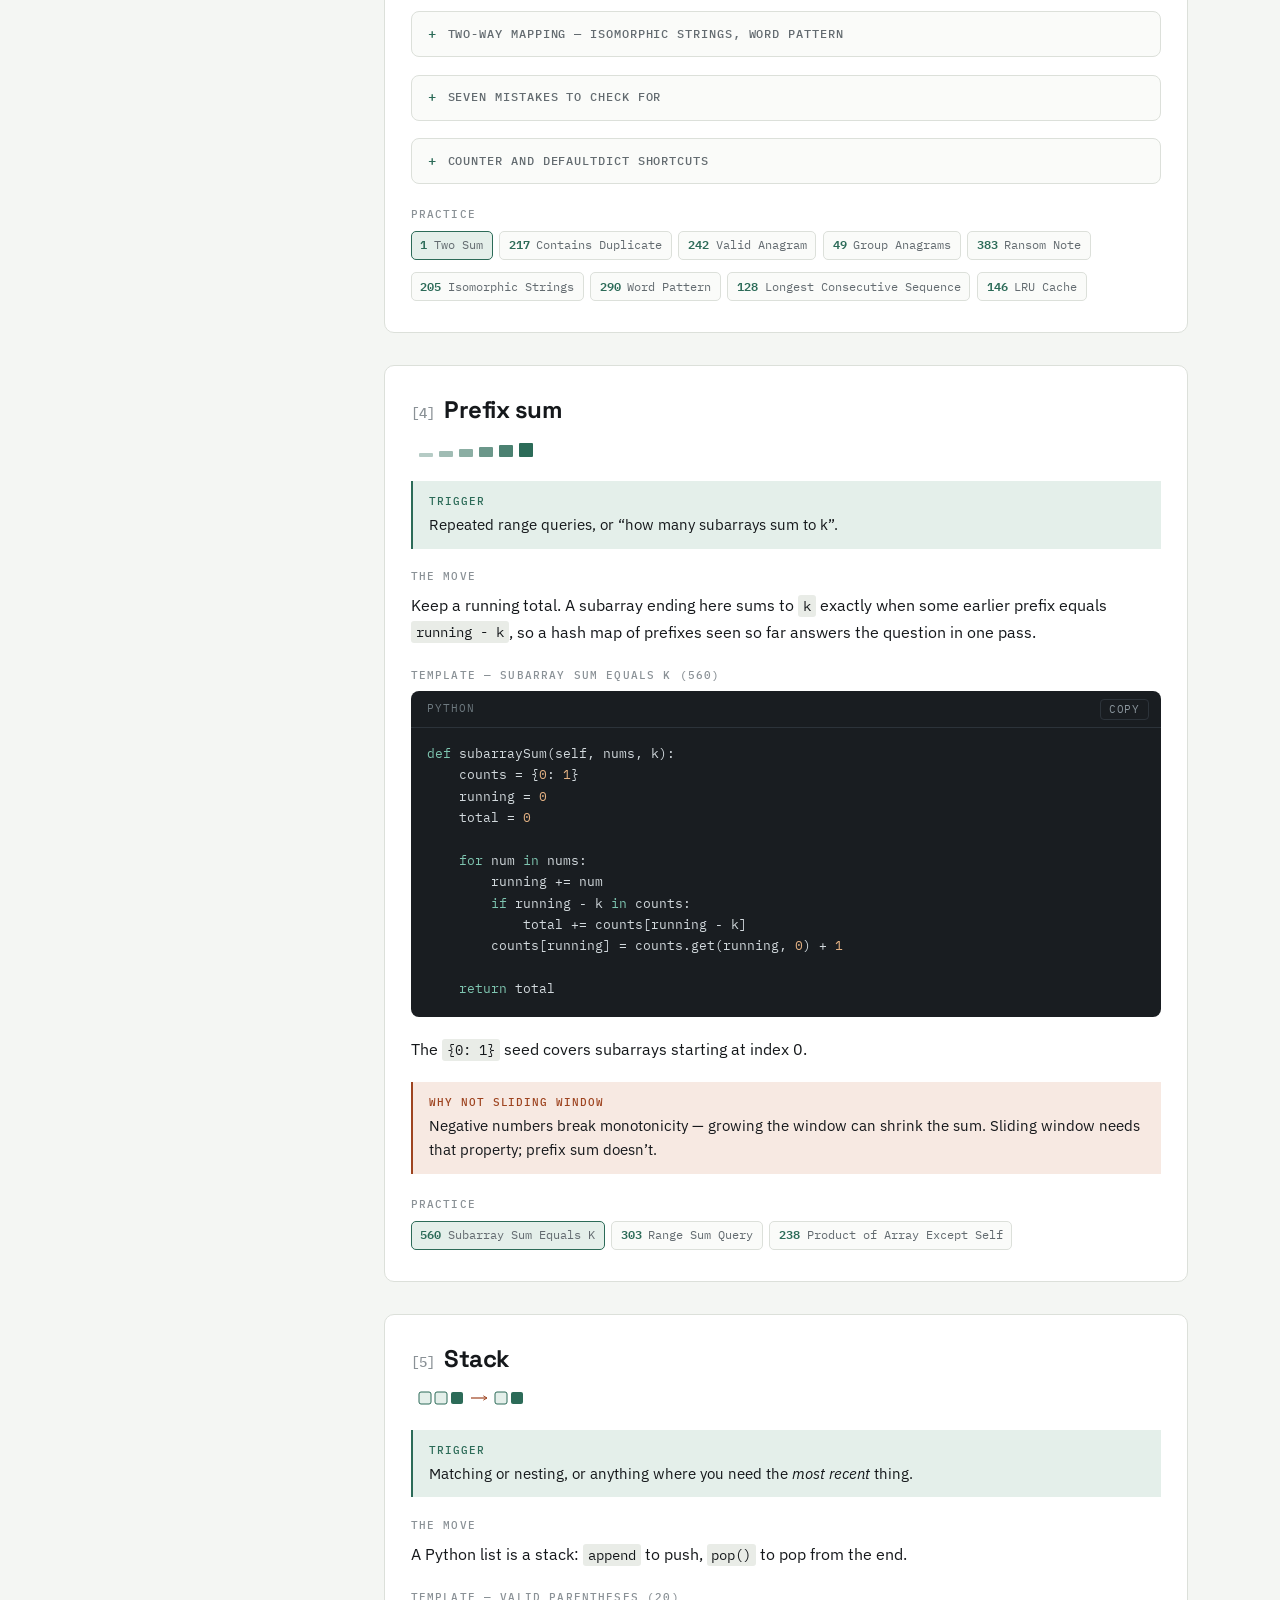
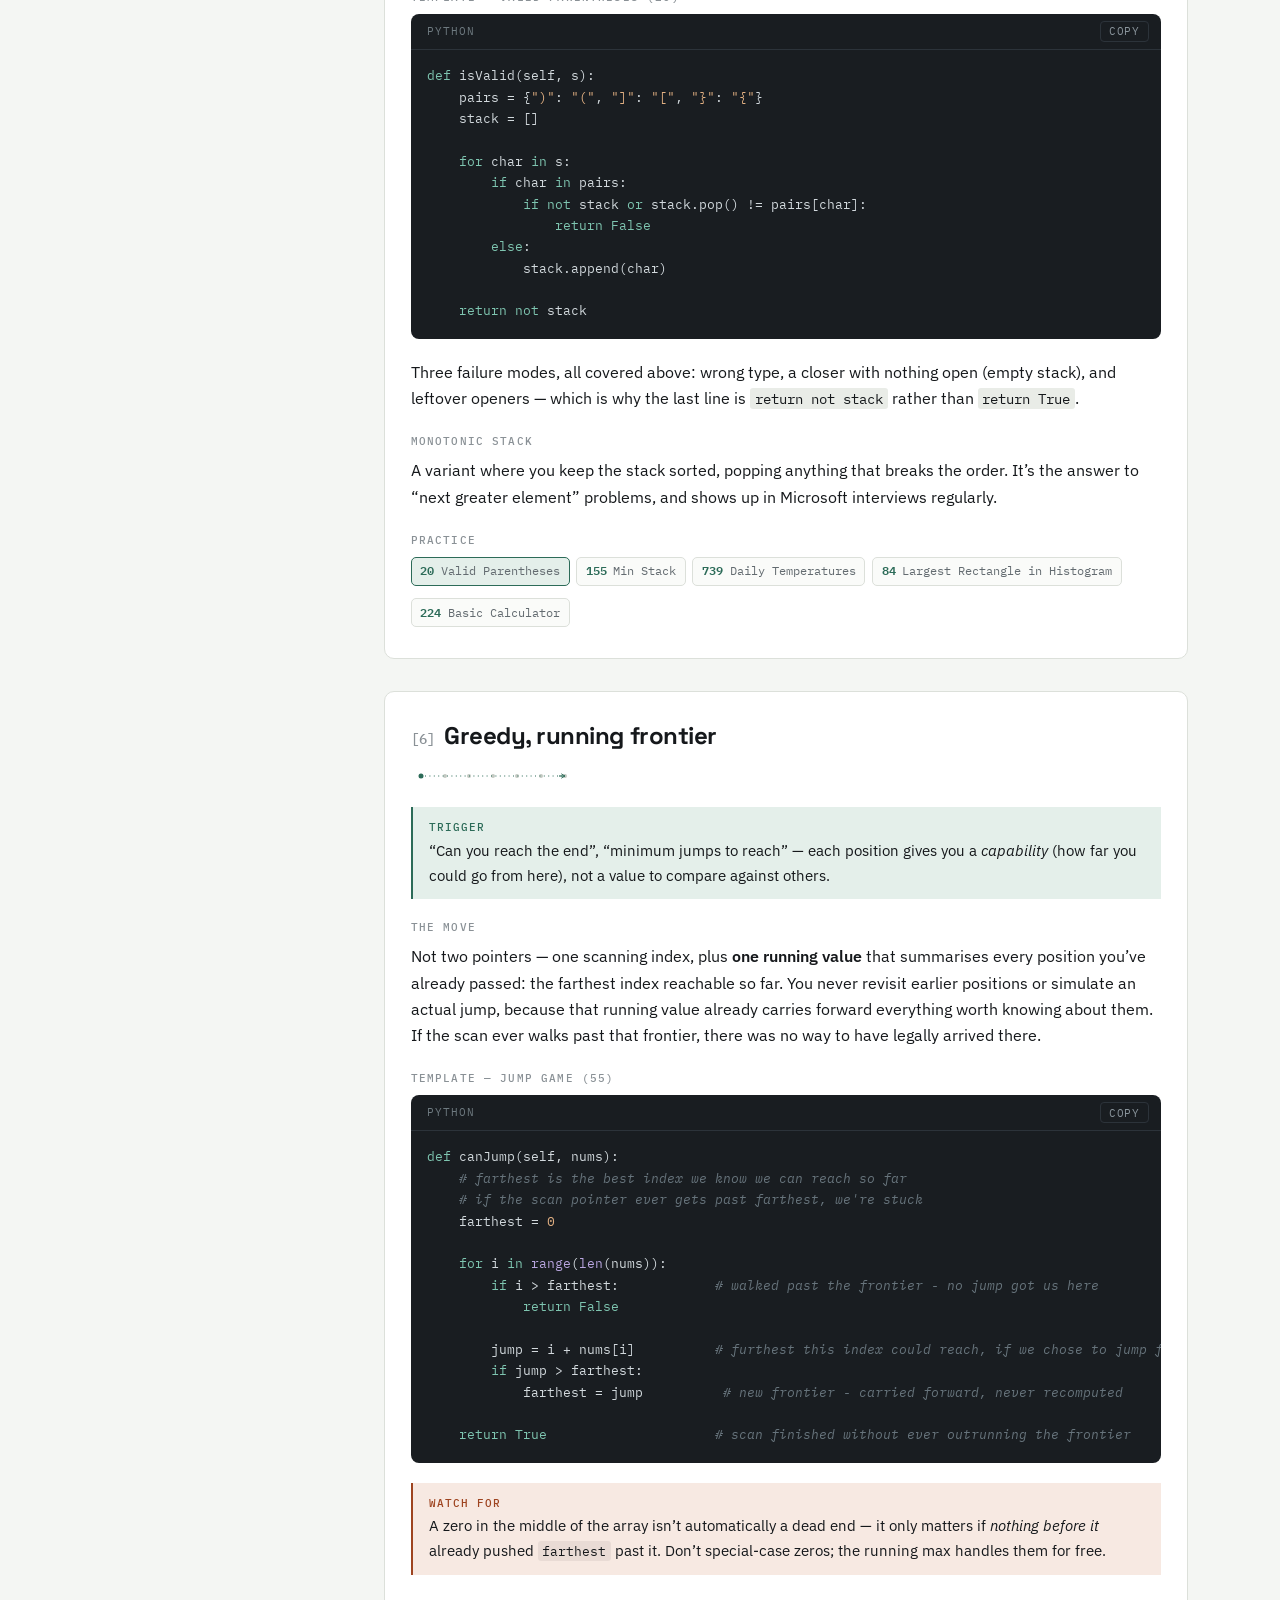
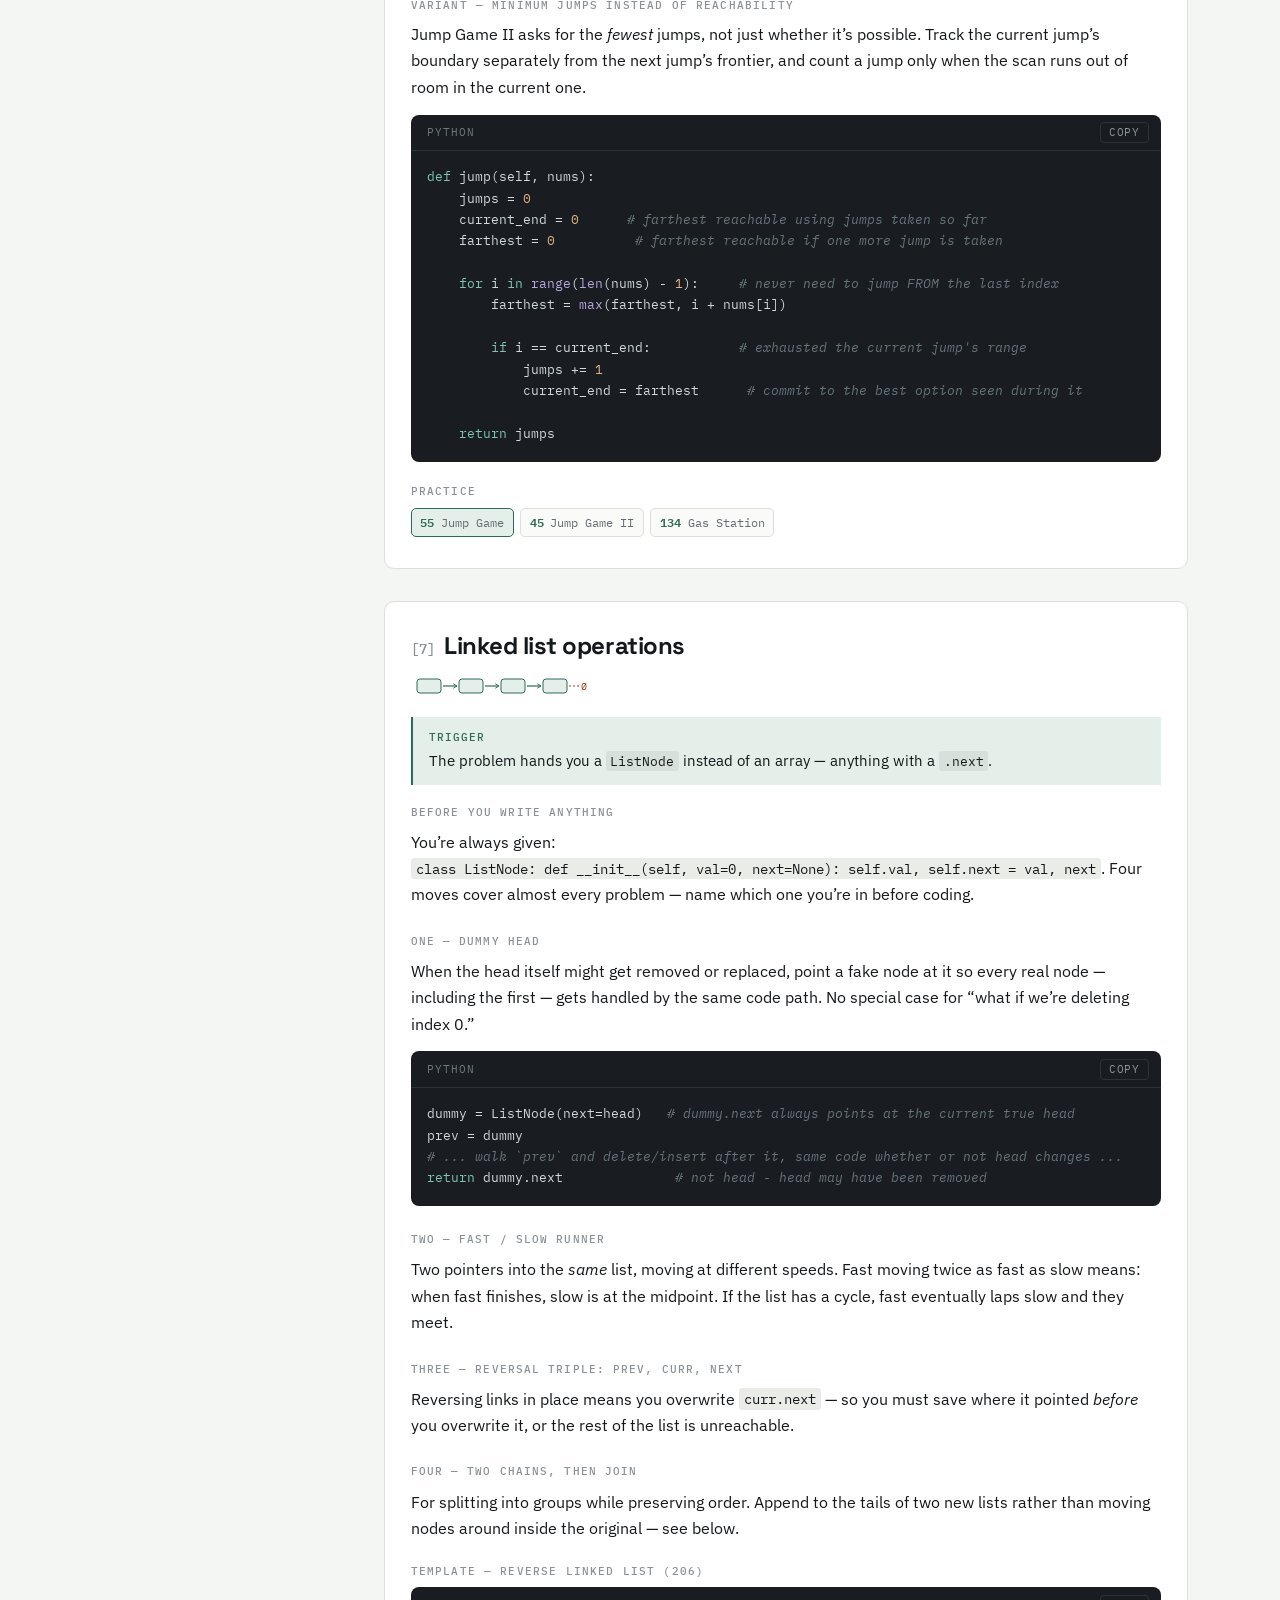
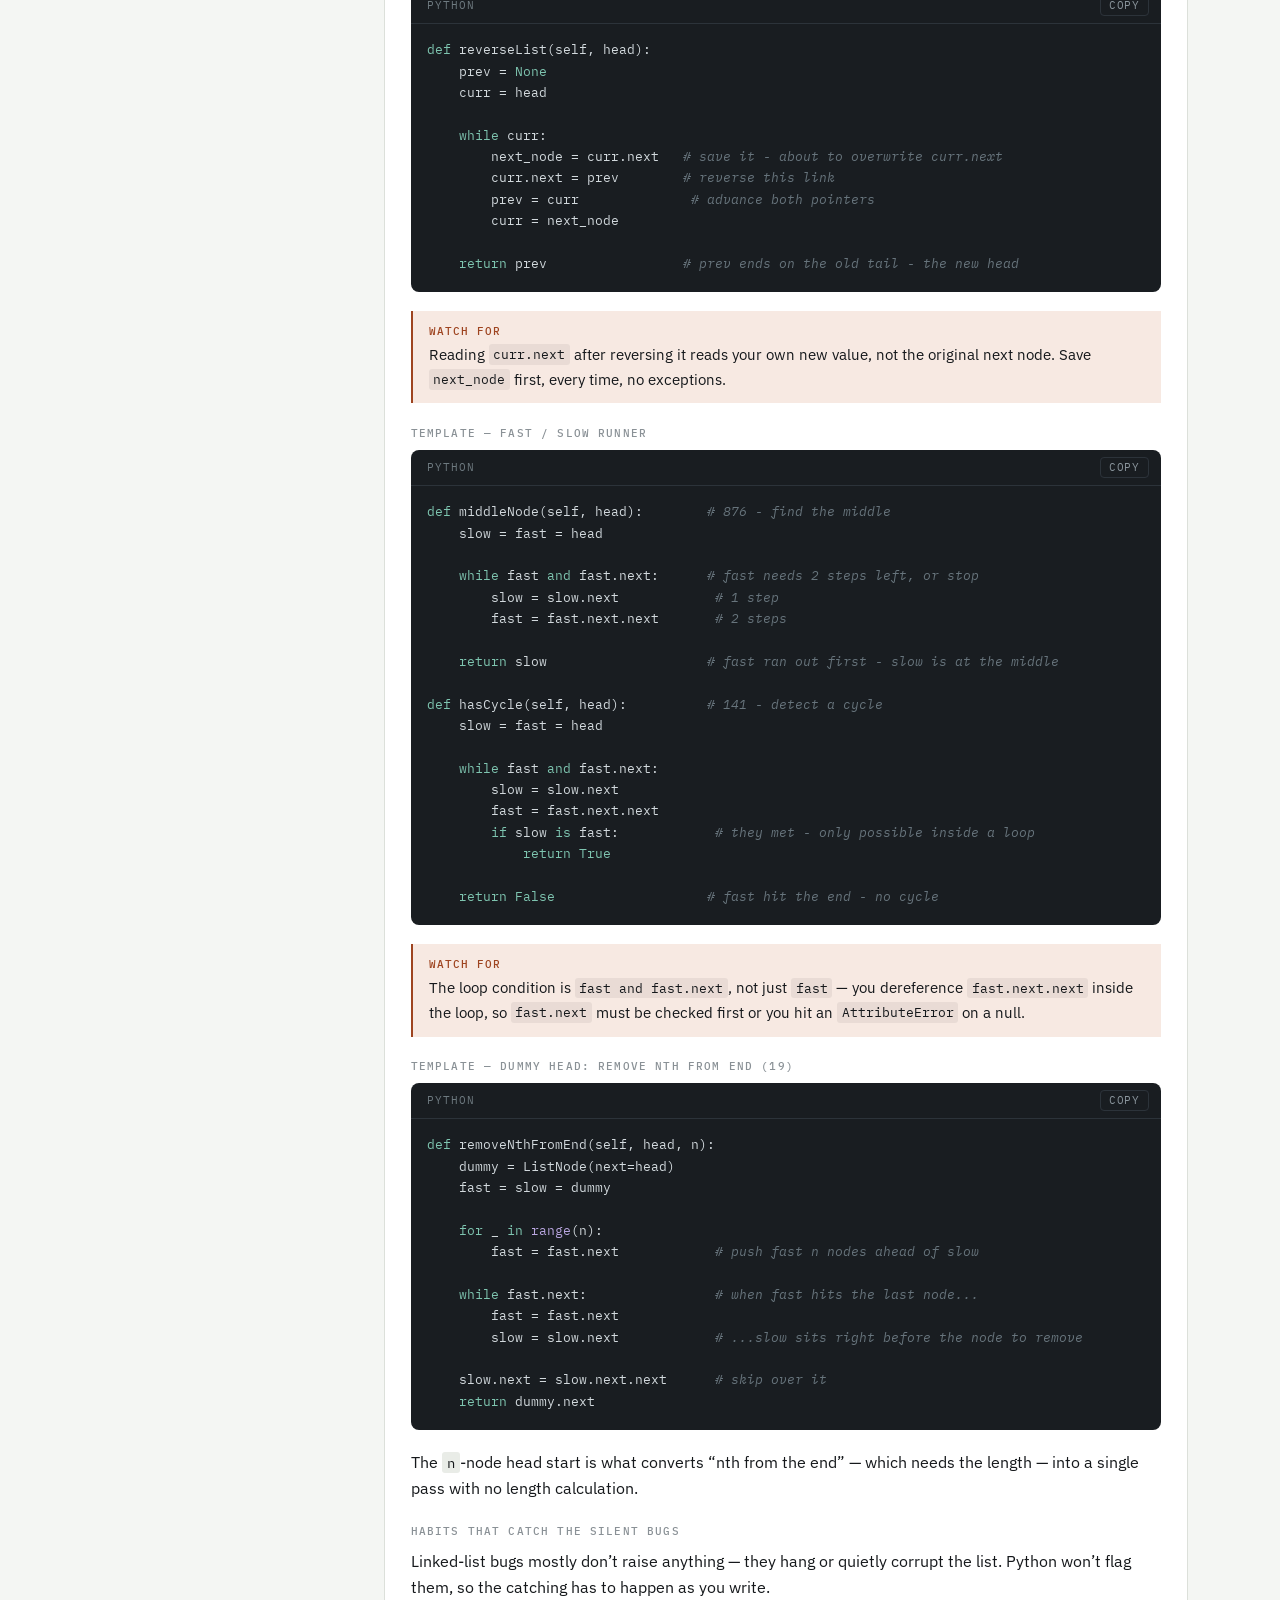
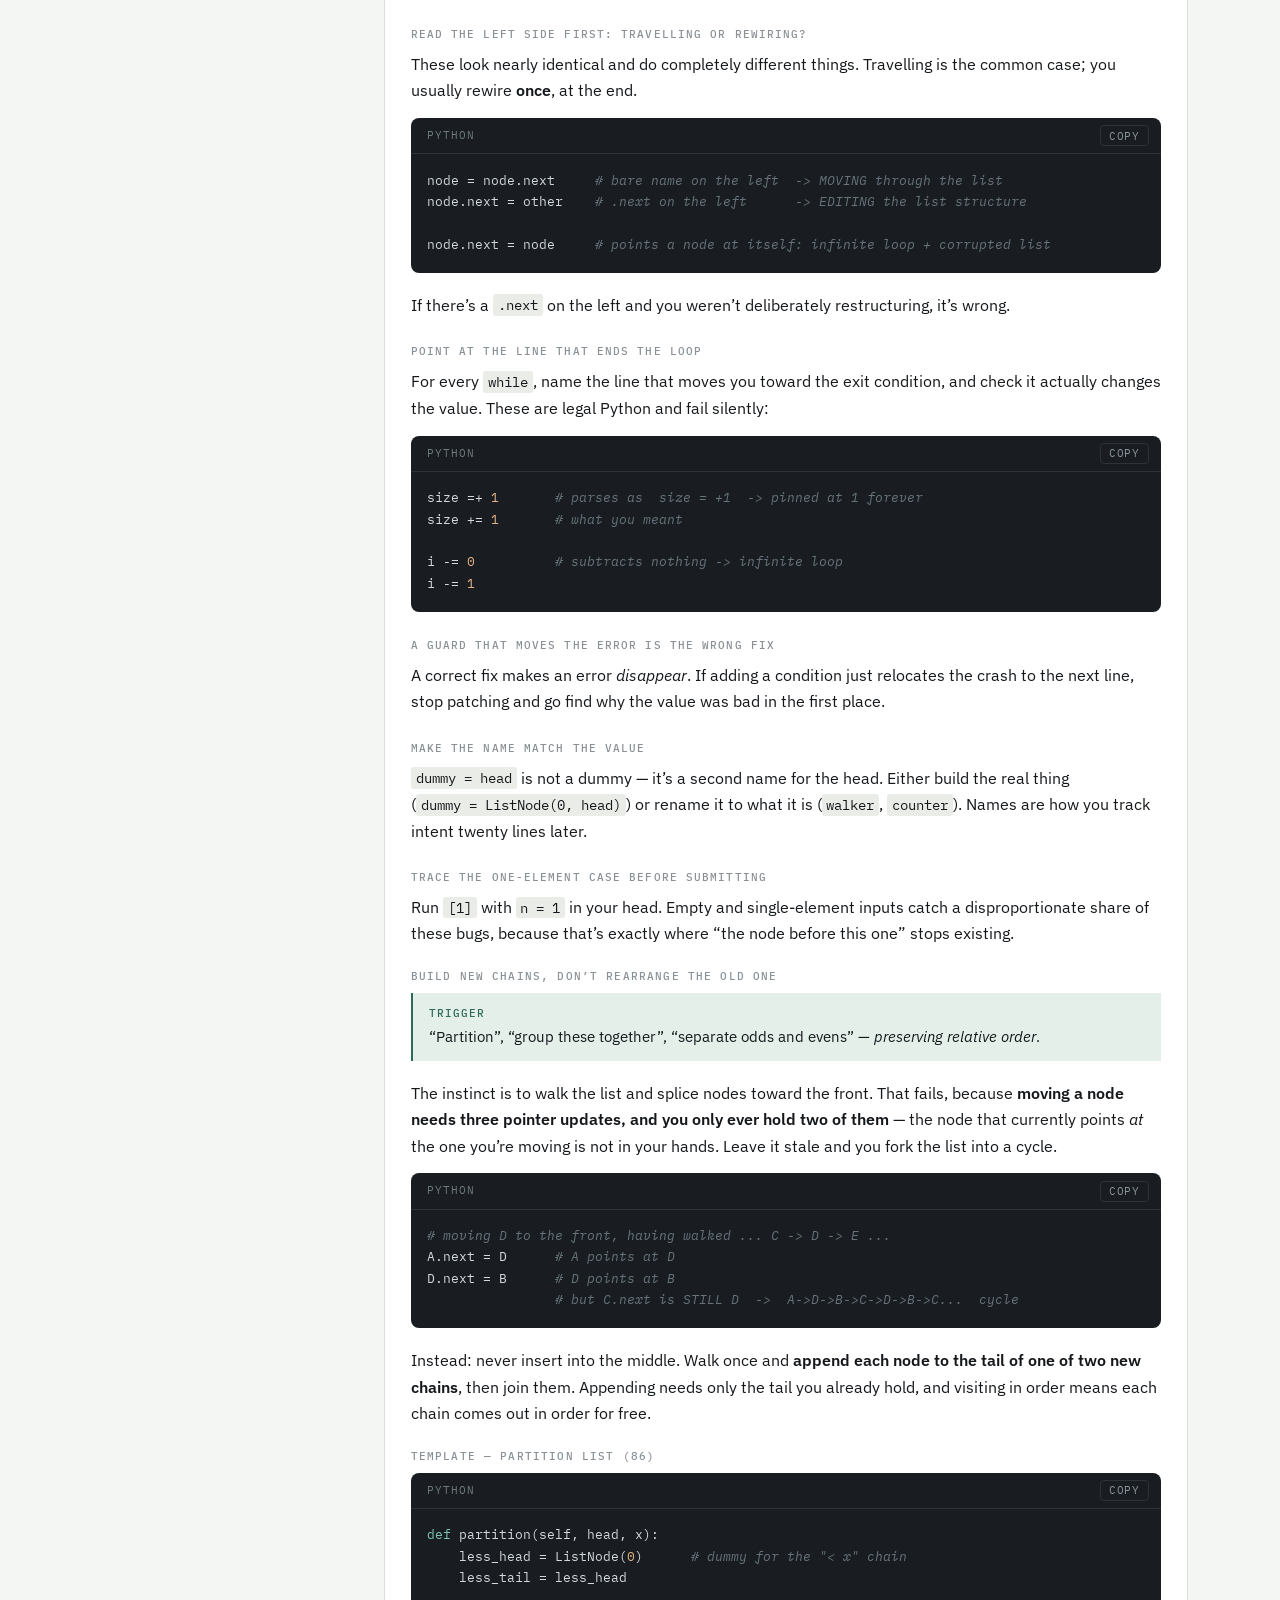
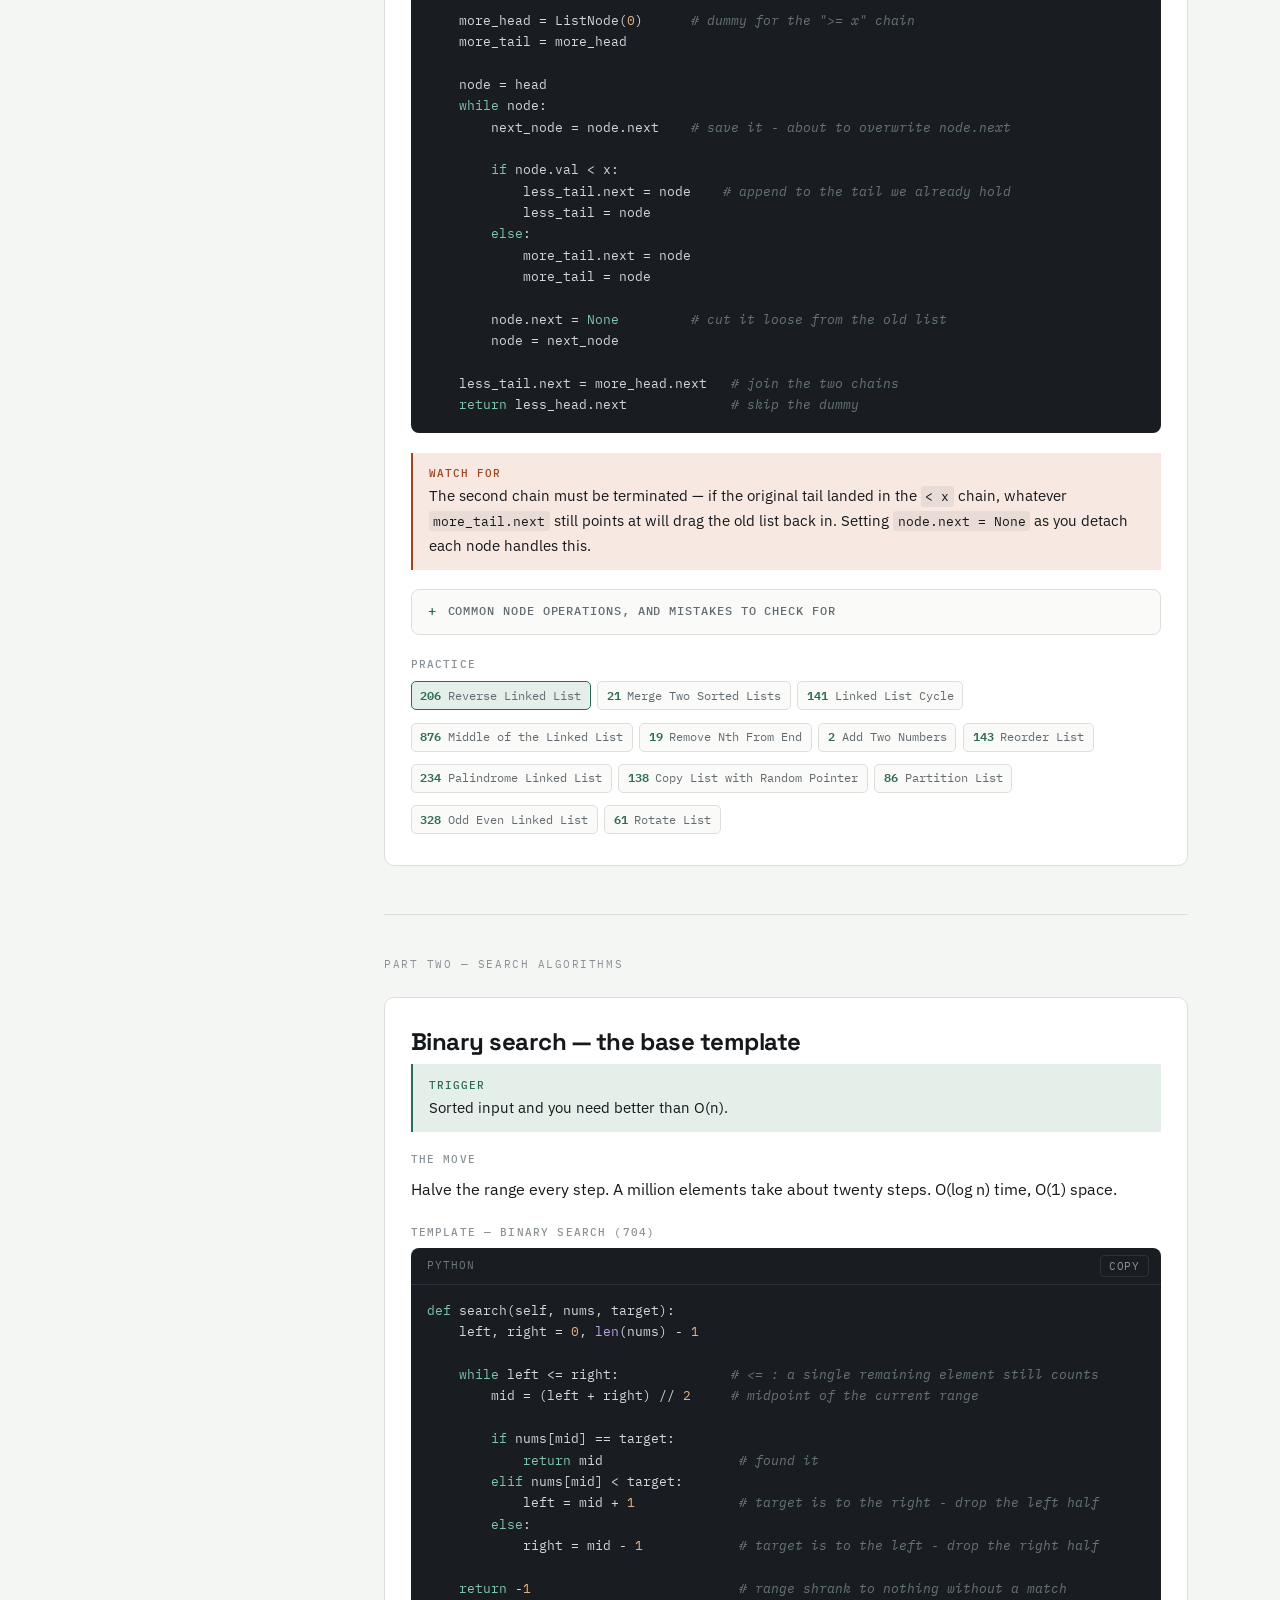
==== commit ee1b144c: "Add "two chains, then join" as a fourth linked-list move Partition-style problems ("group these, pre" ====
--- a/index.html
+++ b/index.html
@@ -665,7 +665,7 @@
   <div class="trigger"><b>Trigger</b>The problem hands you a <code>ListNode</code> instead of an array — anything with a <code>.next</code>.</div>
 
   <p class="slot">Before you write anything</p>
-  <p>You&rsquo;re always given: <code>class ListNode: def __init__(self, val=0, next=None): self.val, self.next = val, next</code>. Three moves cover almost every problem — name which one you&rsquo;re in before coding.</p>
+  <p>You&rsquo;re always given: <code>class ListNode: def __init__(self, val=0, next=None): self.val, self.next = val, next</code>. Four moves cover almost every problem — name which one you&rsquo;re in before coding.</p>
 
   <h4>One — dummy head</h4>
   <p>When the head itself might get removed or replaced, point a fake node at it so every real node — including the first — gets handled by the same code path. No special case for &ldquo;what if we&rsquo;re deleting index 0.&rdquo;</p>
@@ -680,6 +680,9 @@
   <h4>Three — reversal triple: prev, curr, next</h4>
   <p>Reversing links in place means you overwrite <code>curr.next</code> — so you must save where it pointed <em>before</em> you overwrite it, or the rest of the list is unreachable.</p>
 
+  <h4>Four — two chains, then join</h4>
+  <p>For splitting into groups while preserving order. Append to the tails of two new lists rather than moving nodes around inside the original — see below.</p>
+
   <p class="slot">Template — Reverse Linked List (206)</p>
   <div class="code"><div class="code-hd"><span class="lbl">python</span><button class="copy">Copy</button></div><pre><code>def reverseList(self, head):
     prev = None
@@ -761,6 +764,42 @@
 
   <h4>Trace the one-element case before submitting</h4>
   <p>Run <code>[1]</code> with <code>n = 1</code> in your head. Empty and single-element inputs catch a disproportionate share of these bugs, because that&rsquo;s exactly where &ldquo;the node before this one&rdquo; stops existing.</p>
+
+  <p class="slot">Build new chains, don&rsquo;t rearrange the old one</p>
+  <div class="trigger"><b>Trigger</b>&ldquo;Partition&rdquo;, &ldquo;group these together&rdquo;, &ldquo;separate odds and evens&rdquo; — <em>preserving relative order</em>.</div>
+  <p>The instinct is to walk the list and splice nodes toward the front. That fails, because <strong>moving a node needs three pointer updates, and you only ever hold two of them</strong> — the node that currently points <em>at</em> the one you&rsquo;re moving is not in your hands. Leave it stale and you fork the list into a cycle.</p>
+  <div class="code"><div class="code-hd"><span class="lbl">python</span><button class="copy">Copy</button></div><pre><code># moving D to the front, having walked ... C -&gt; D -&gt; E ...
+A.next = D      # A points at D
+D.next = B      # D points at B
+                # but C.next is STILL D  -&gt;  A-&gt;D-&gt;B-&gt;C-&gt;D-&gt;B-&gt;C...  cycle</code></pre></div>
+  <p>Instead: never insert into the middle. Walk once and <strong>append each node to the tail of one of two new chains</strong>, then join them. Appending needs only the tail you already hold, and visiting in order means each chain comes out in order for free.</p>
+
+  <p class="slot">Template — Partition List (86)</p>
+  <div class="code"><div class="code-hd"><span class="lbl">python</span><button class="copy">Copy</button></div><pre><code>def partition(self, head, x):
+    less_head = ListNode(0)      # dummy for the "&lt; x" chain
+    less_tail = less_head
+
+    more_head = ListNode(0)      # dummy for the "&gt;= x" chain
+    more_tail = more_head
+
+    node = head
+    while node:
+        next_node = node.next    # save it - about to overwrite node.next
+
+        if node.val &lt; x:
+            less_tail.next = node    # append to the tail we already hold
+            less_tail = node
+        else:
+            more_tail.next = node
+            more_tail = node
+
+        node.next = None         # cut it loose from the old list
+        node = next_node
+
+    less_tail.next = more_head.next   # join the two chains
+    return less_head.next             # skip the dummy</code></pre></div>
+
+  <div class="watch"><b>Watch for</b>The second chain must be terminated — if the original tail landed in the <code>&lt; x</code> chain, whatever <code>more_tail.next</code> still points at will drag the old list back in. Setting <code>node.next = None</code> as you detach each node handles this.</div>
 
   <details class="deep">
     <summary>Common node operations, and mistakes to check for</summary>
@@ -807,6 +846,9 @@
     <li><a class="chip" href="https://leetcode.com/problems/reorder-list/"><span class="no">143</span> Reorder List</a></li>
     <li><a class="chip" href="https://leetcode.com/problems/palindrome-linked-list/"><span class="no">234</span> Palindrome Linked List</a></li>
     <li><a class="chip" href="https://leetcode.com/problems/copy-list-with-random-pointer/"><span class="no">138</span> Copy List with Random Pointer</a></li>
+    <li><a class="chip" href="https://leetcode.com/problems/partition-list/"><span class="no">86</span> Partition List</a></li>
+    <li><a class="chip" href="https://leetcode.com/problems/odd-even-linked-list/"><span class="no">328</span> Odd Even Linked List</a></li>
+    <li><a class="chip" href="https://leetcode.com/problems/rotate-list/"><span class="no">61</span> Rotate List</a></li>
   </ul>
 </div>
 </section>
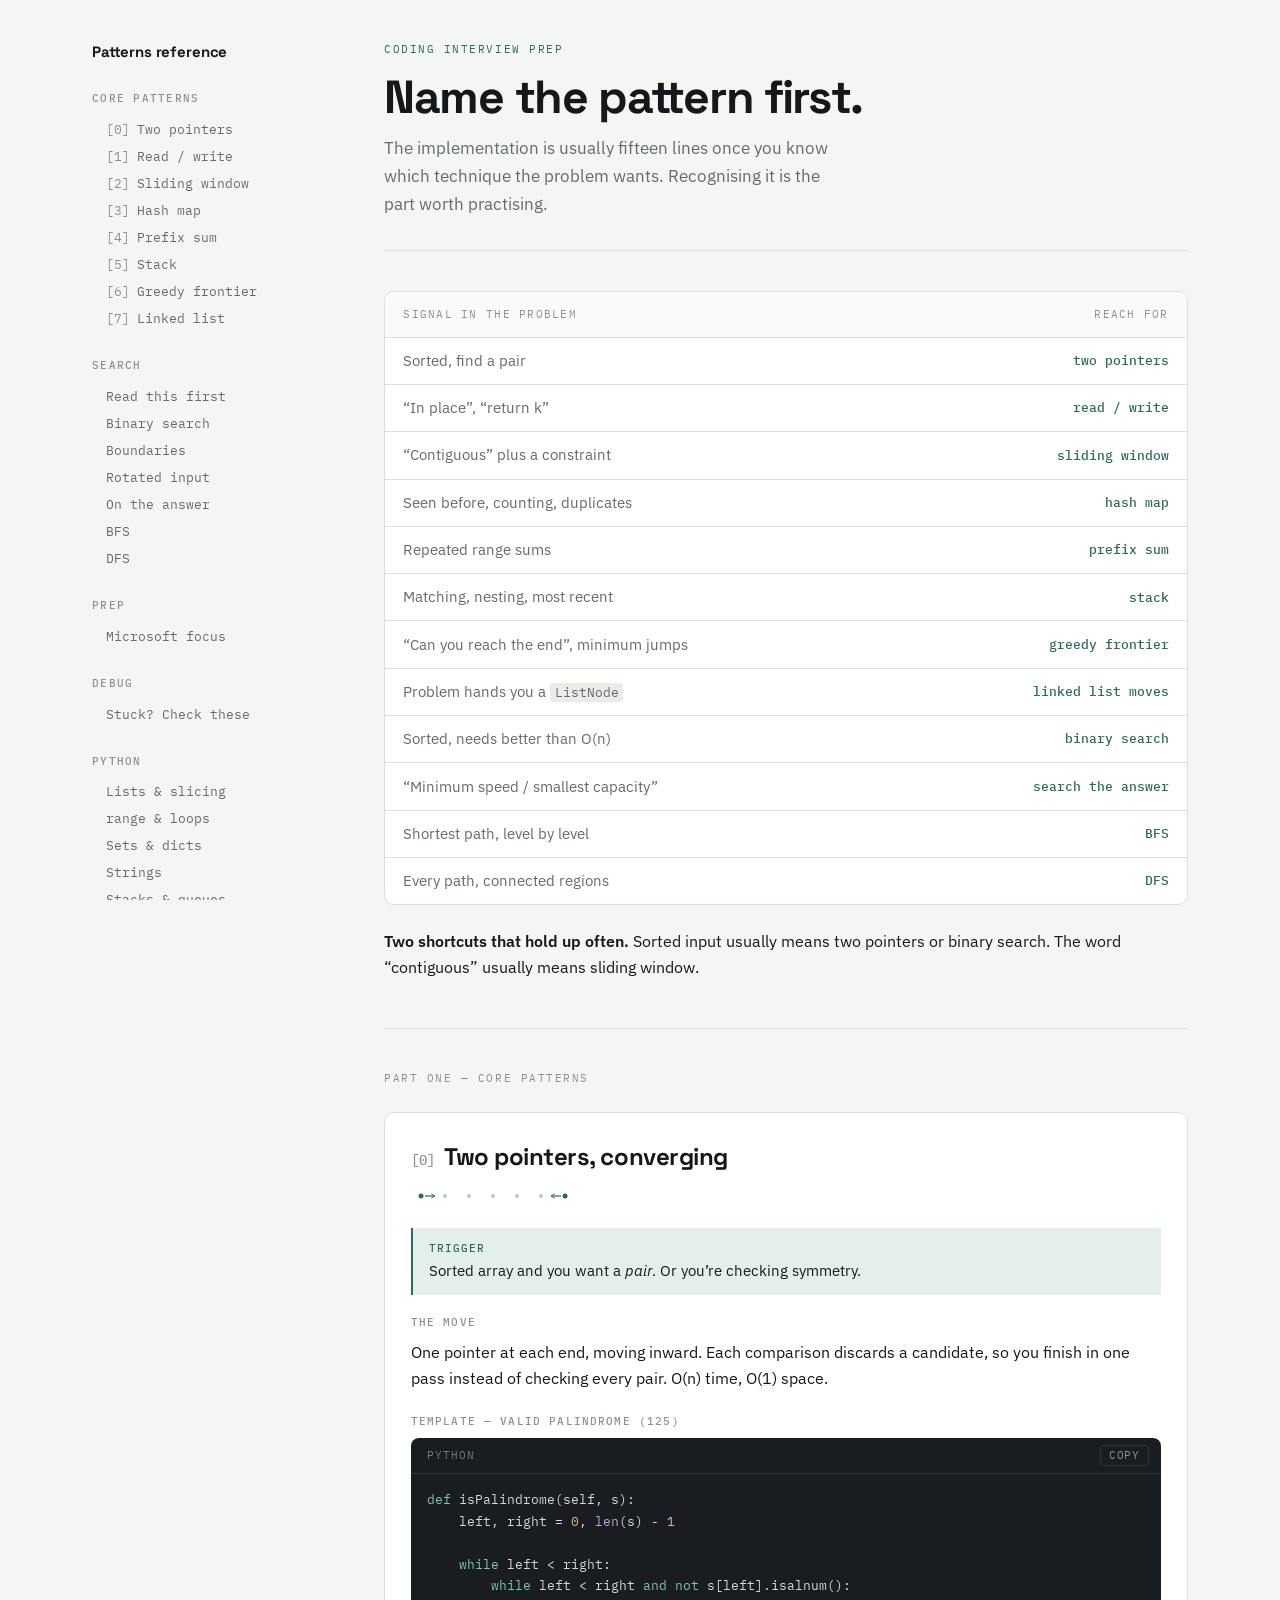
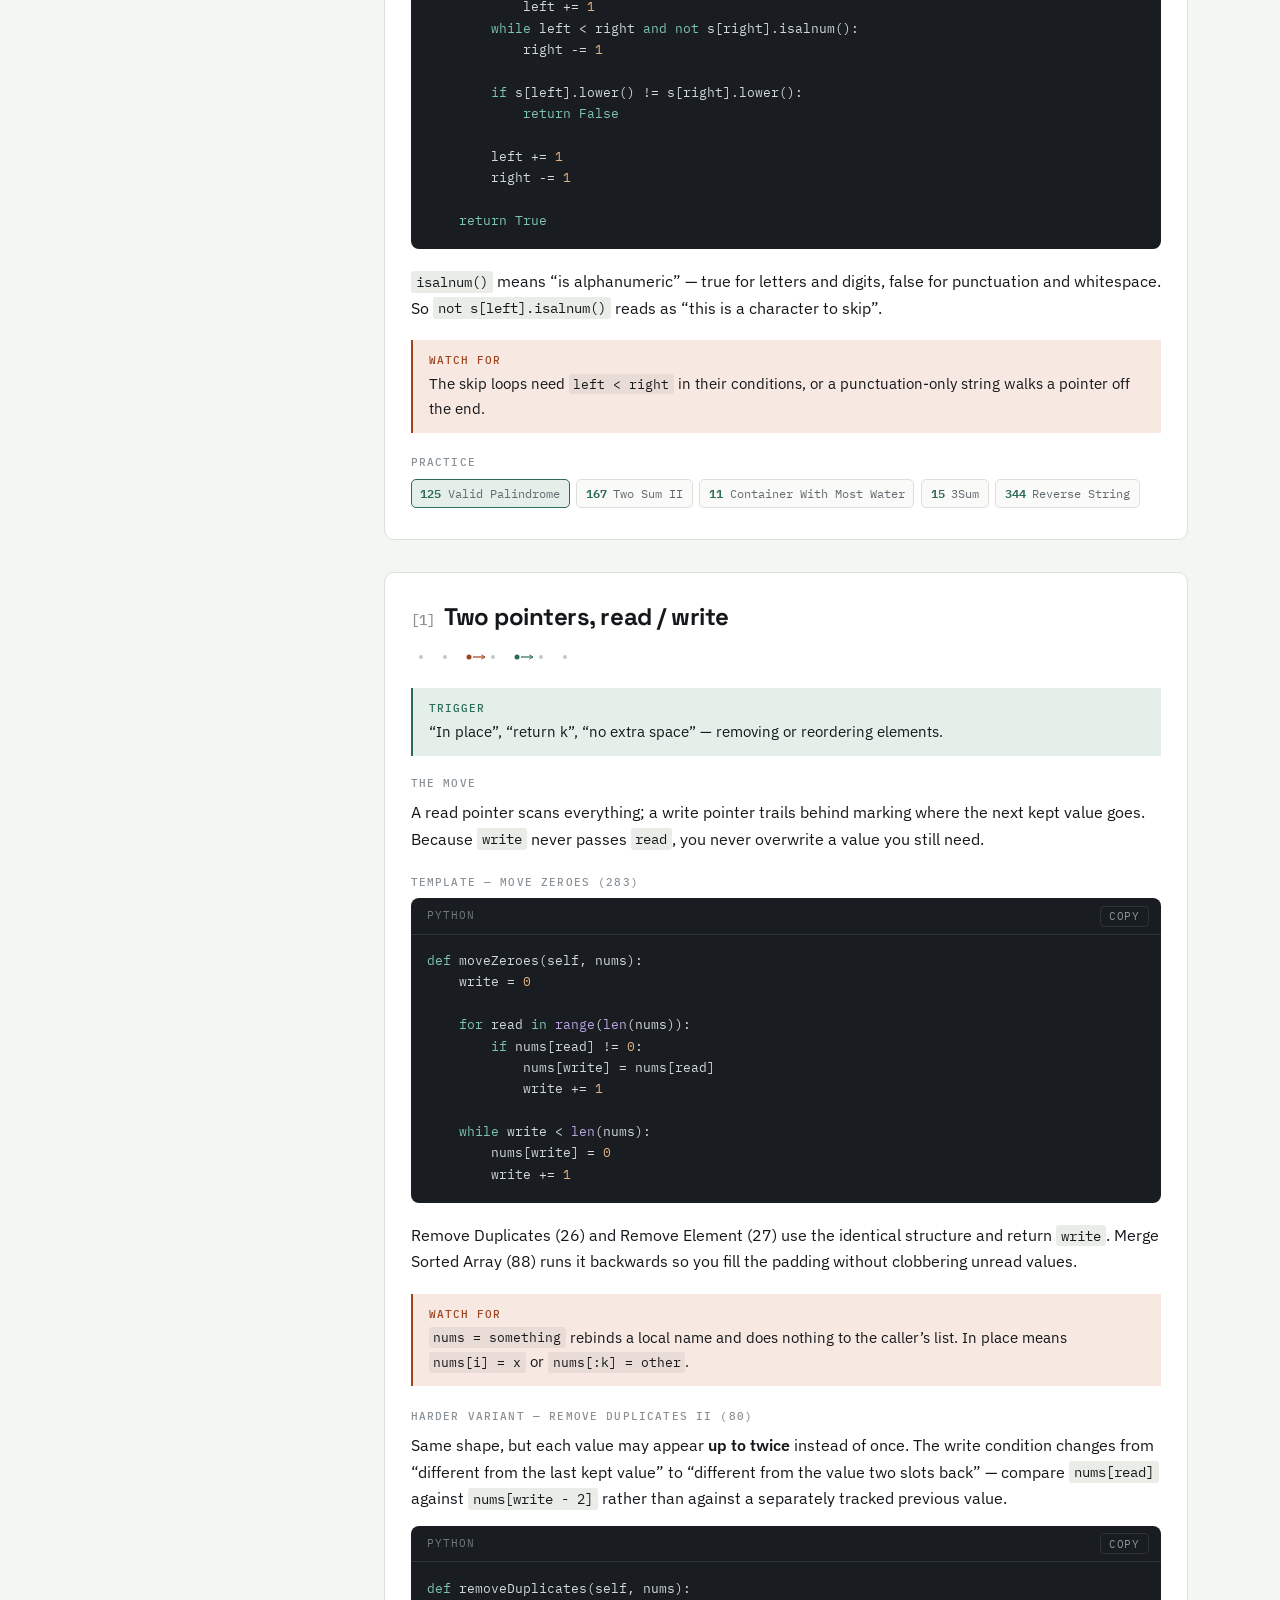
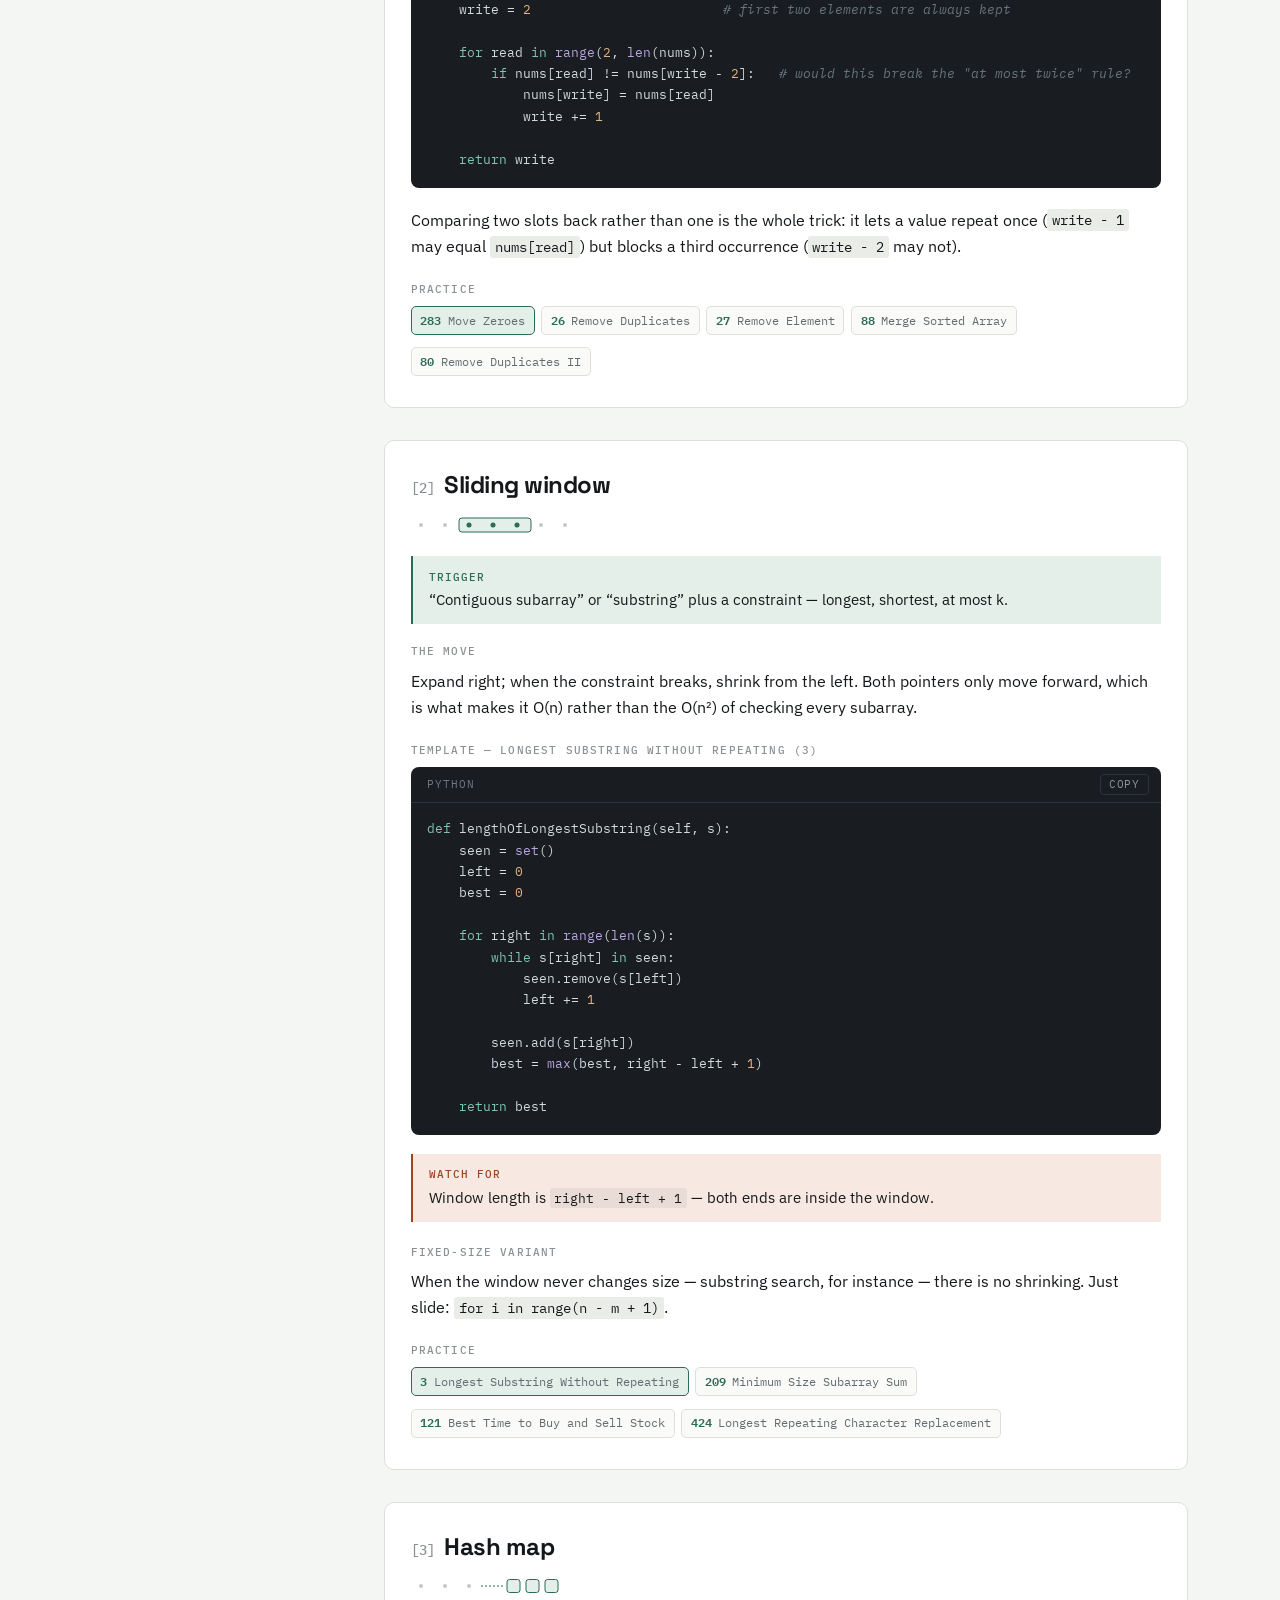
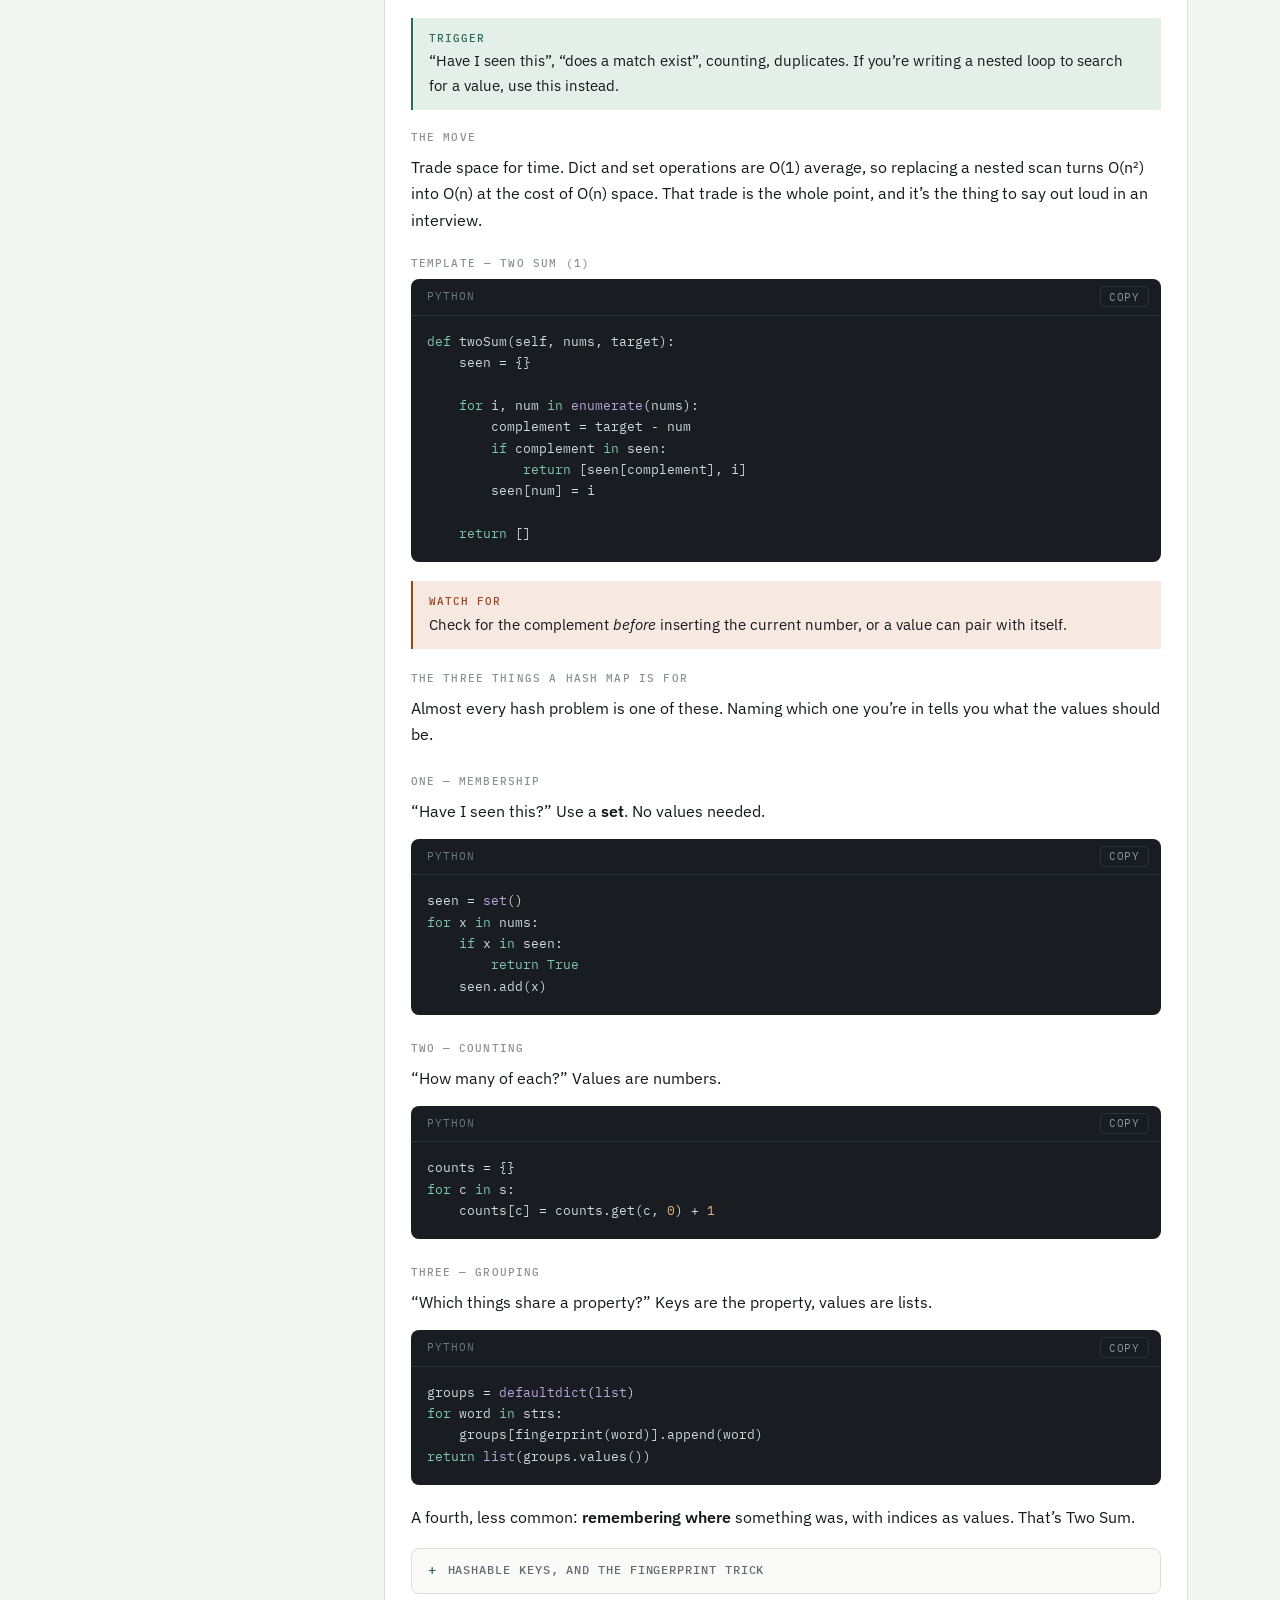
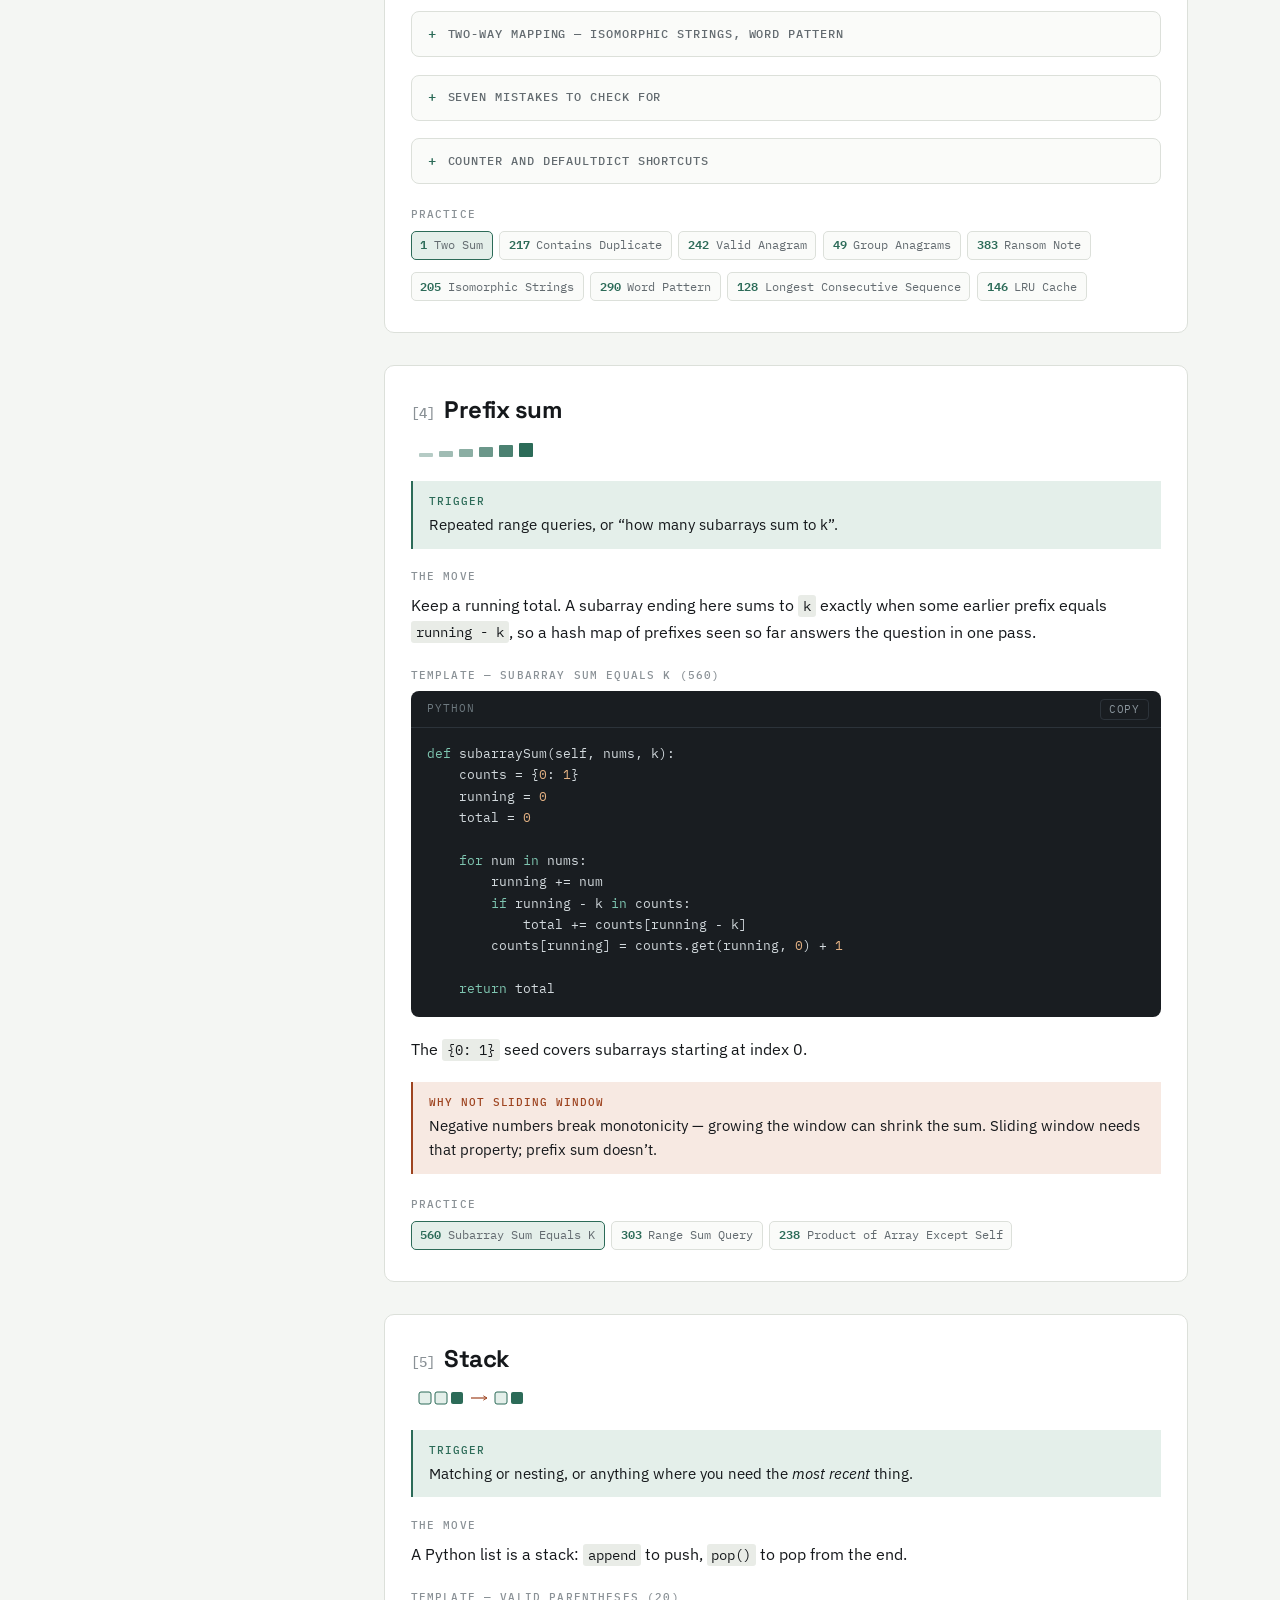
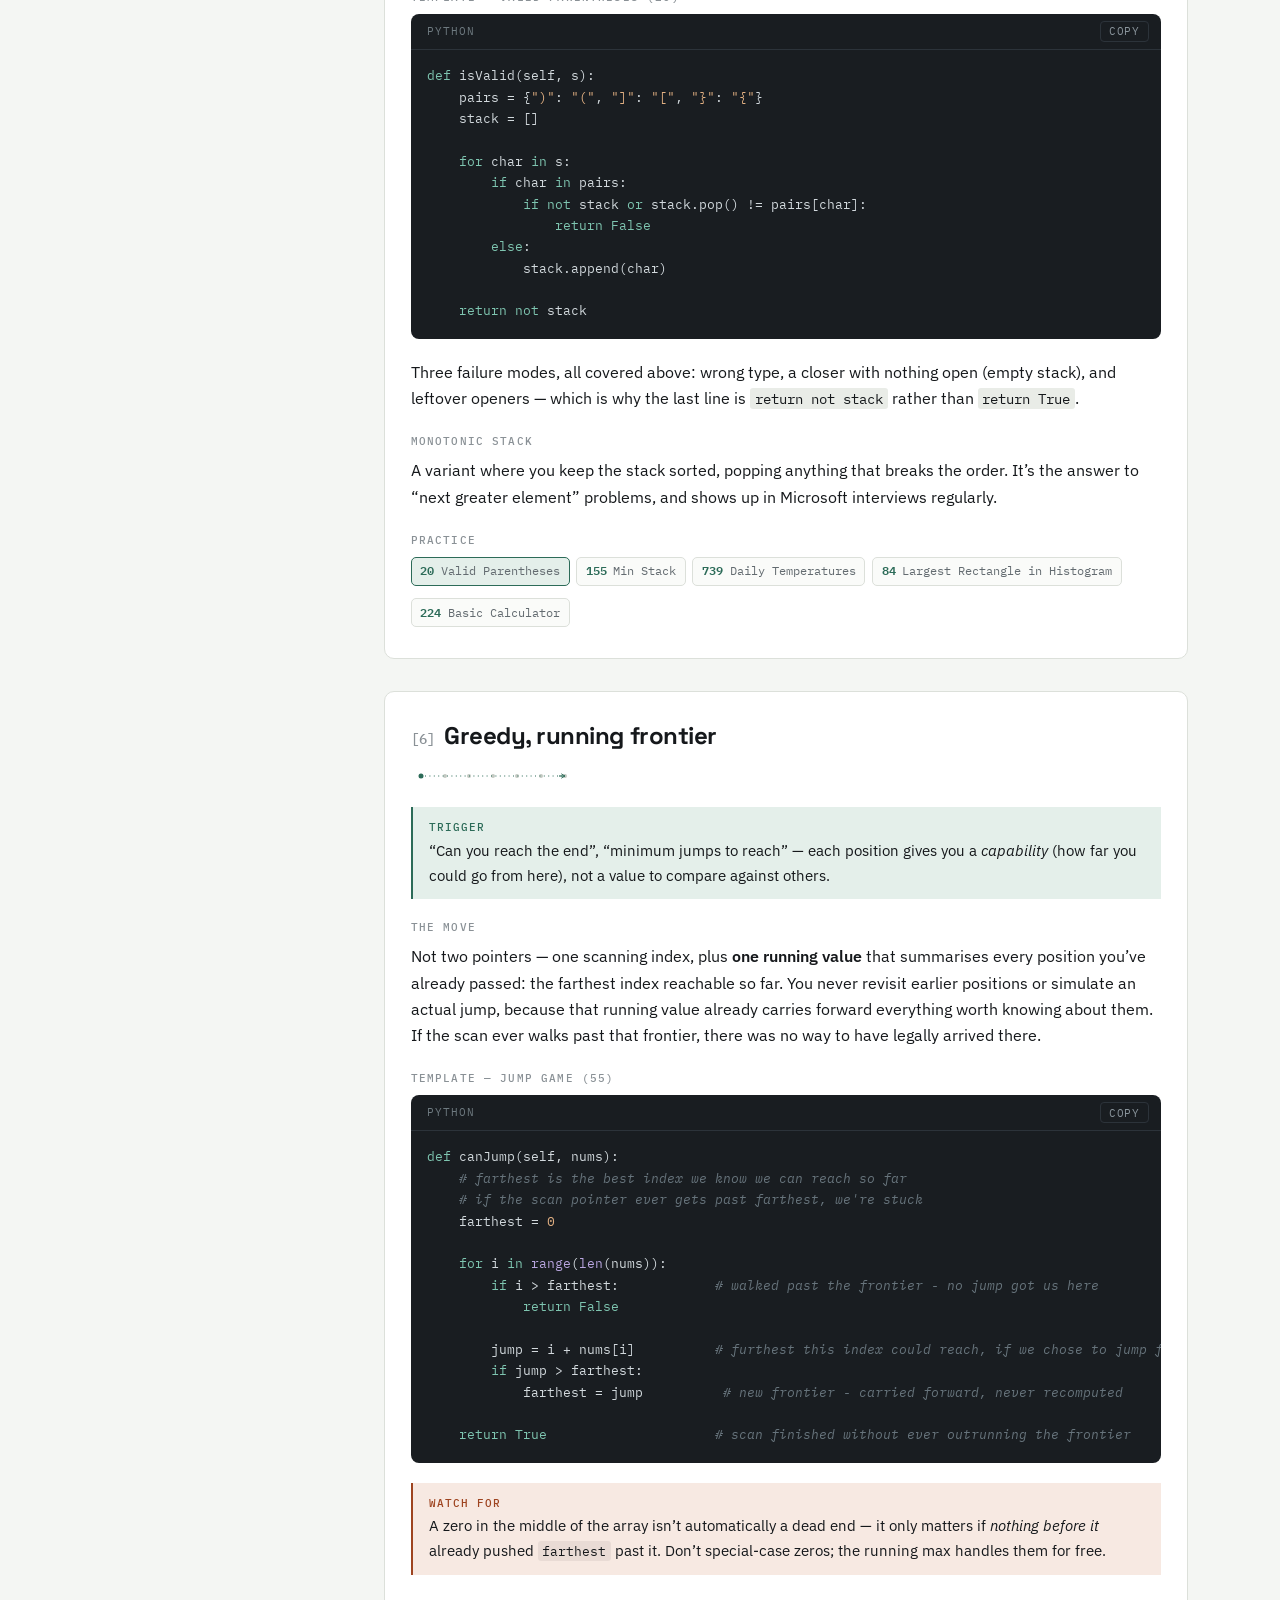
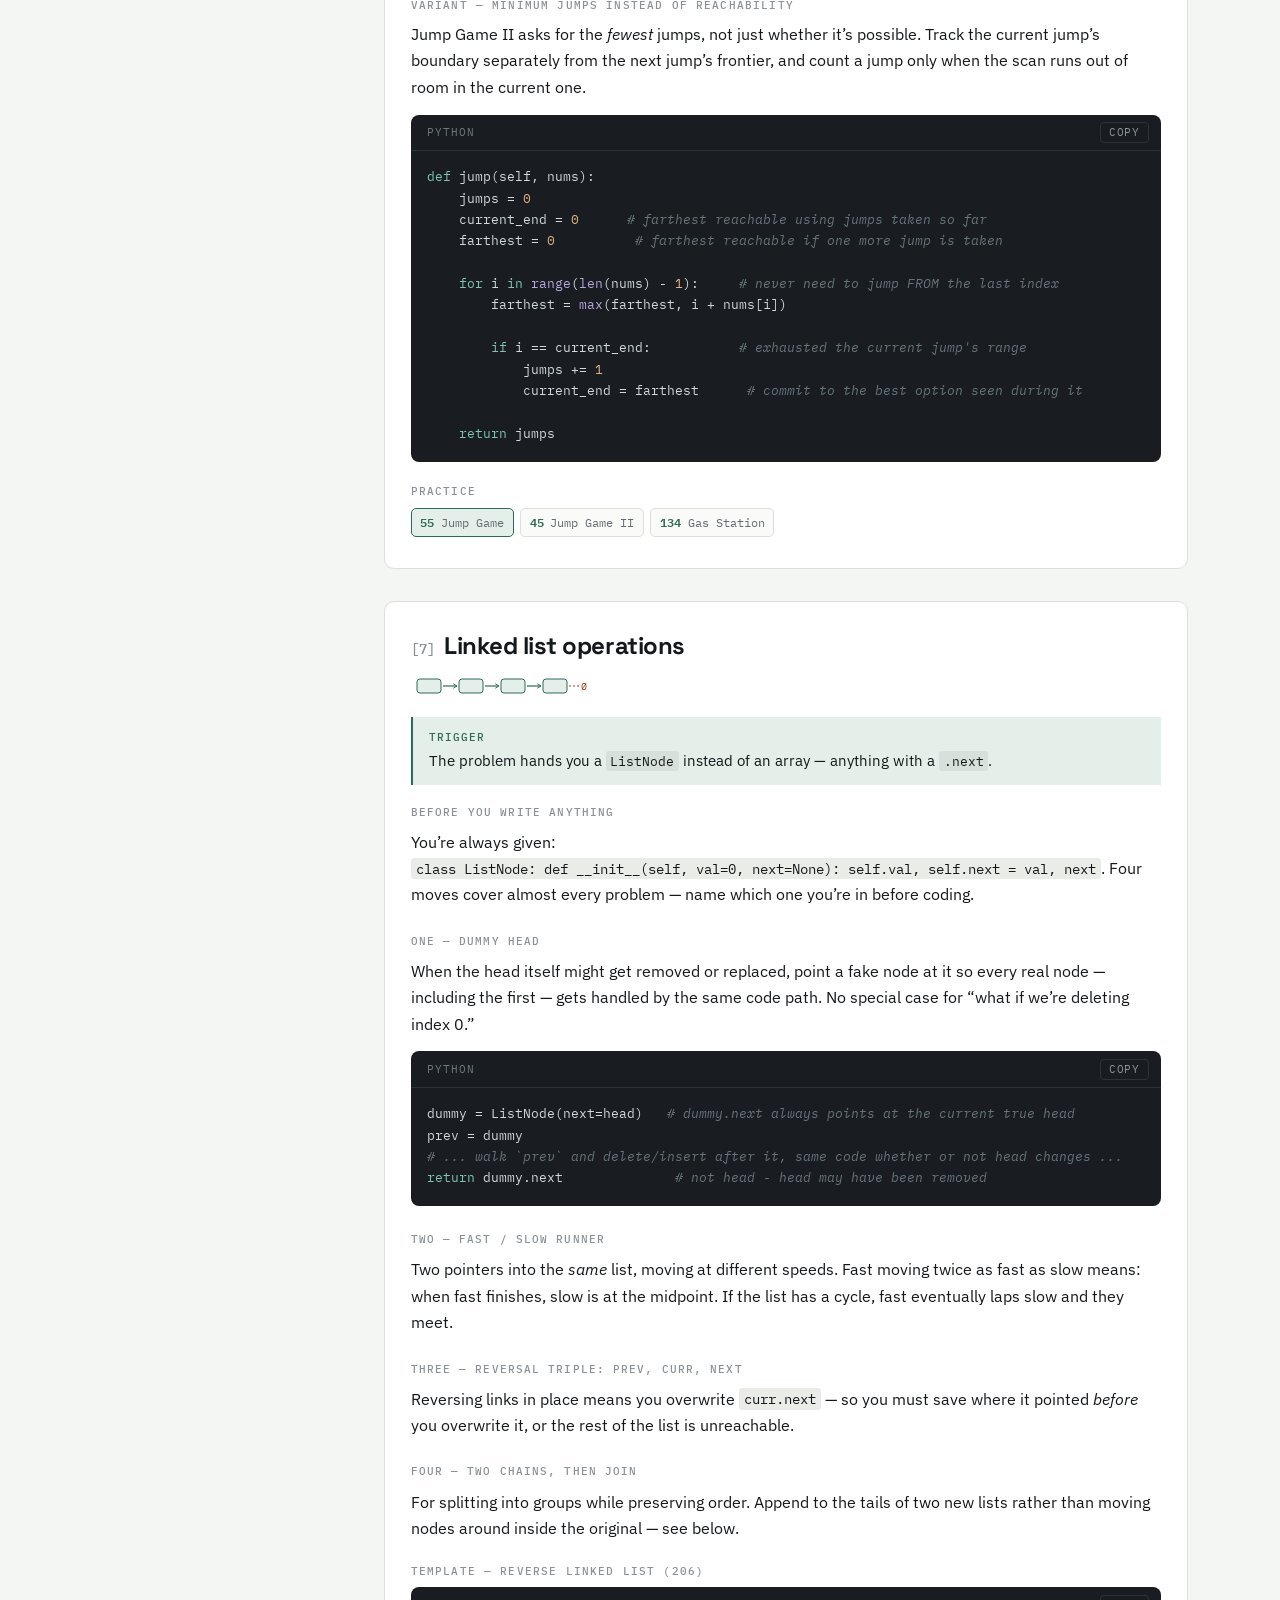
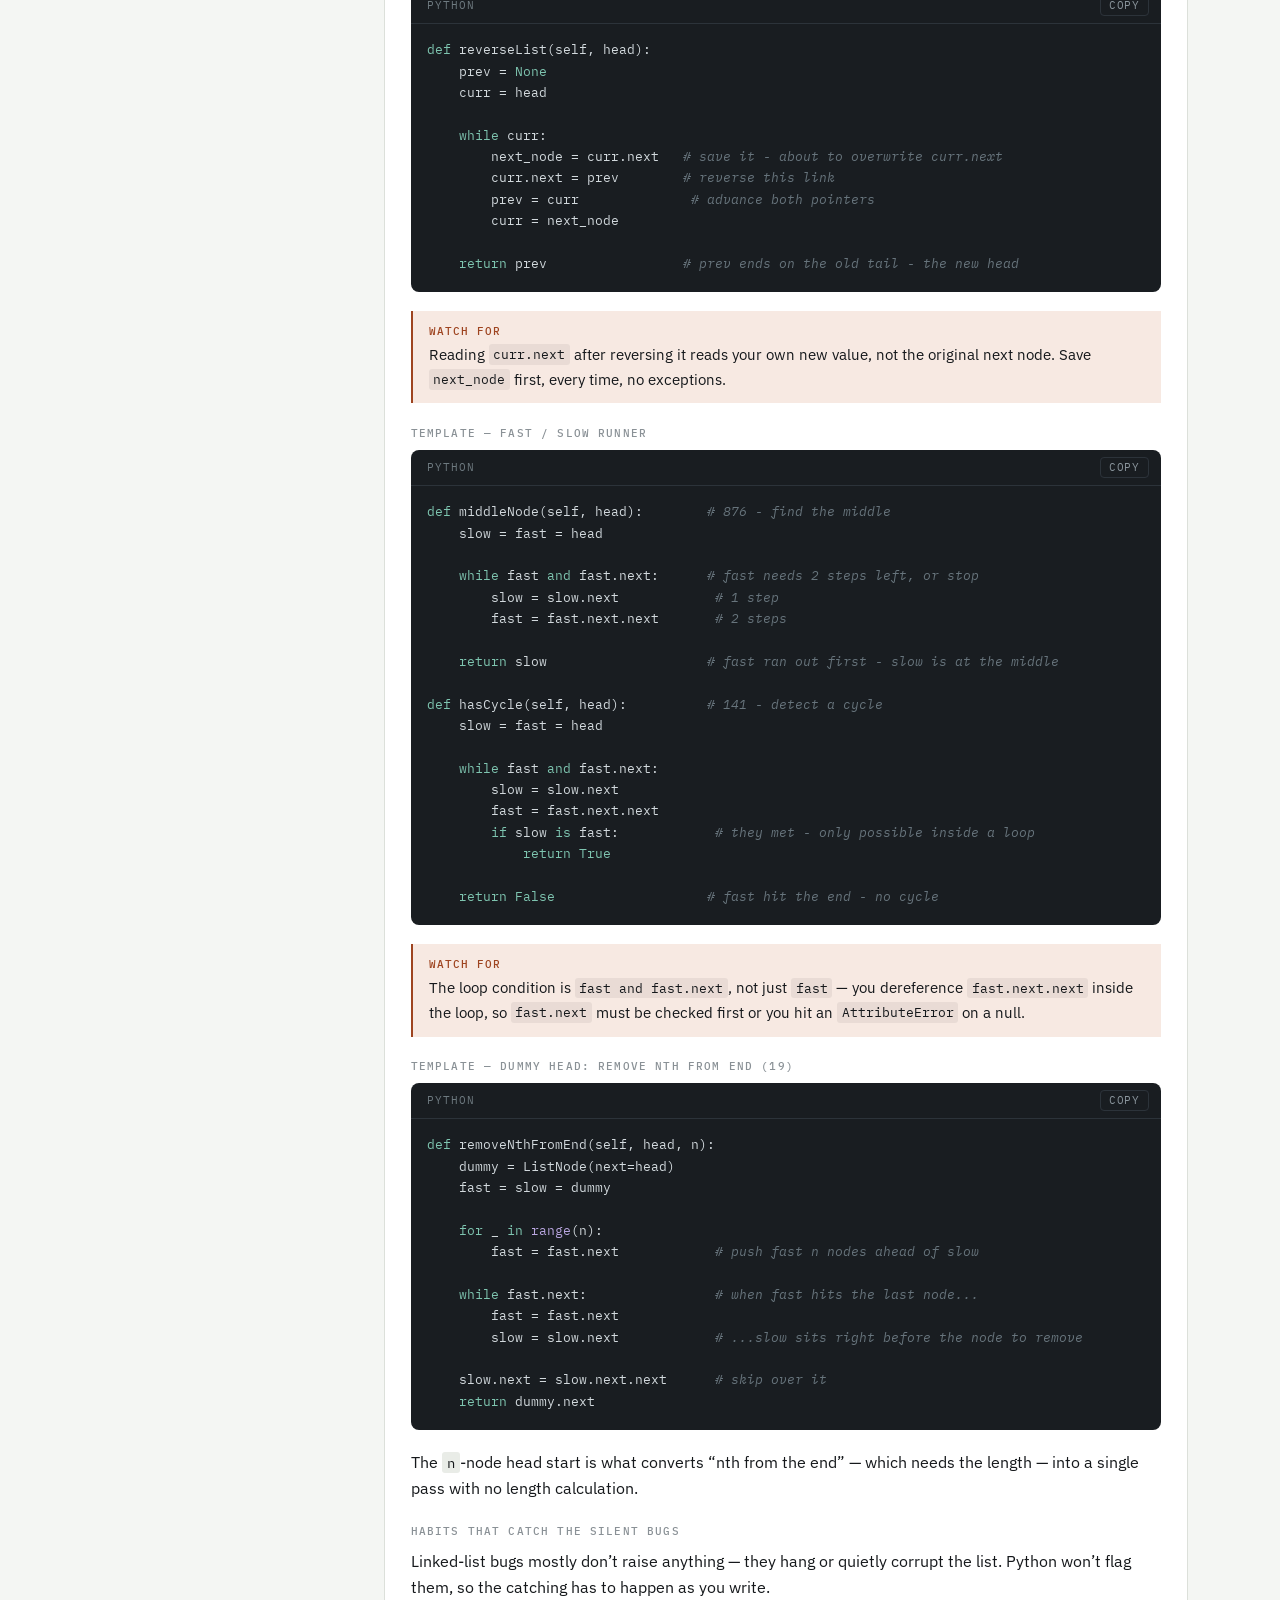
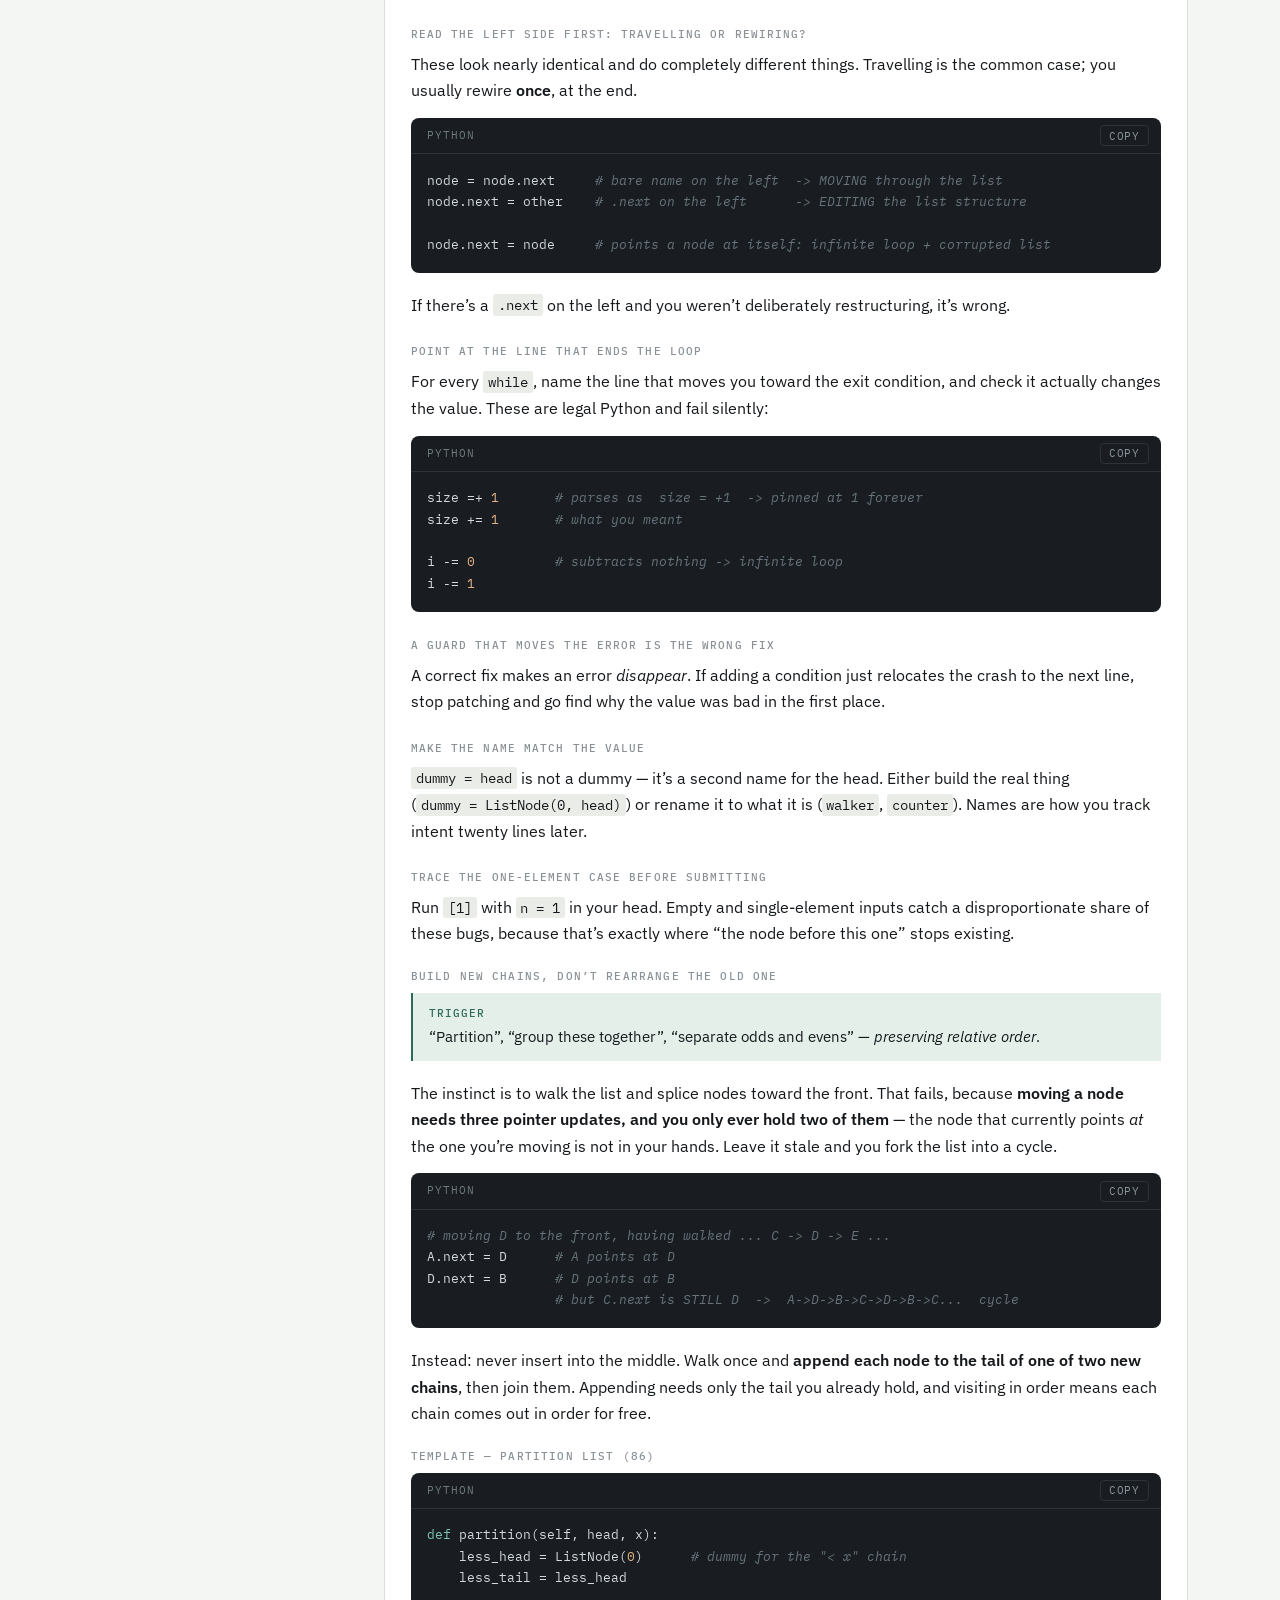
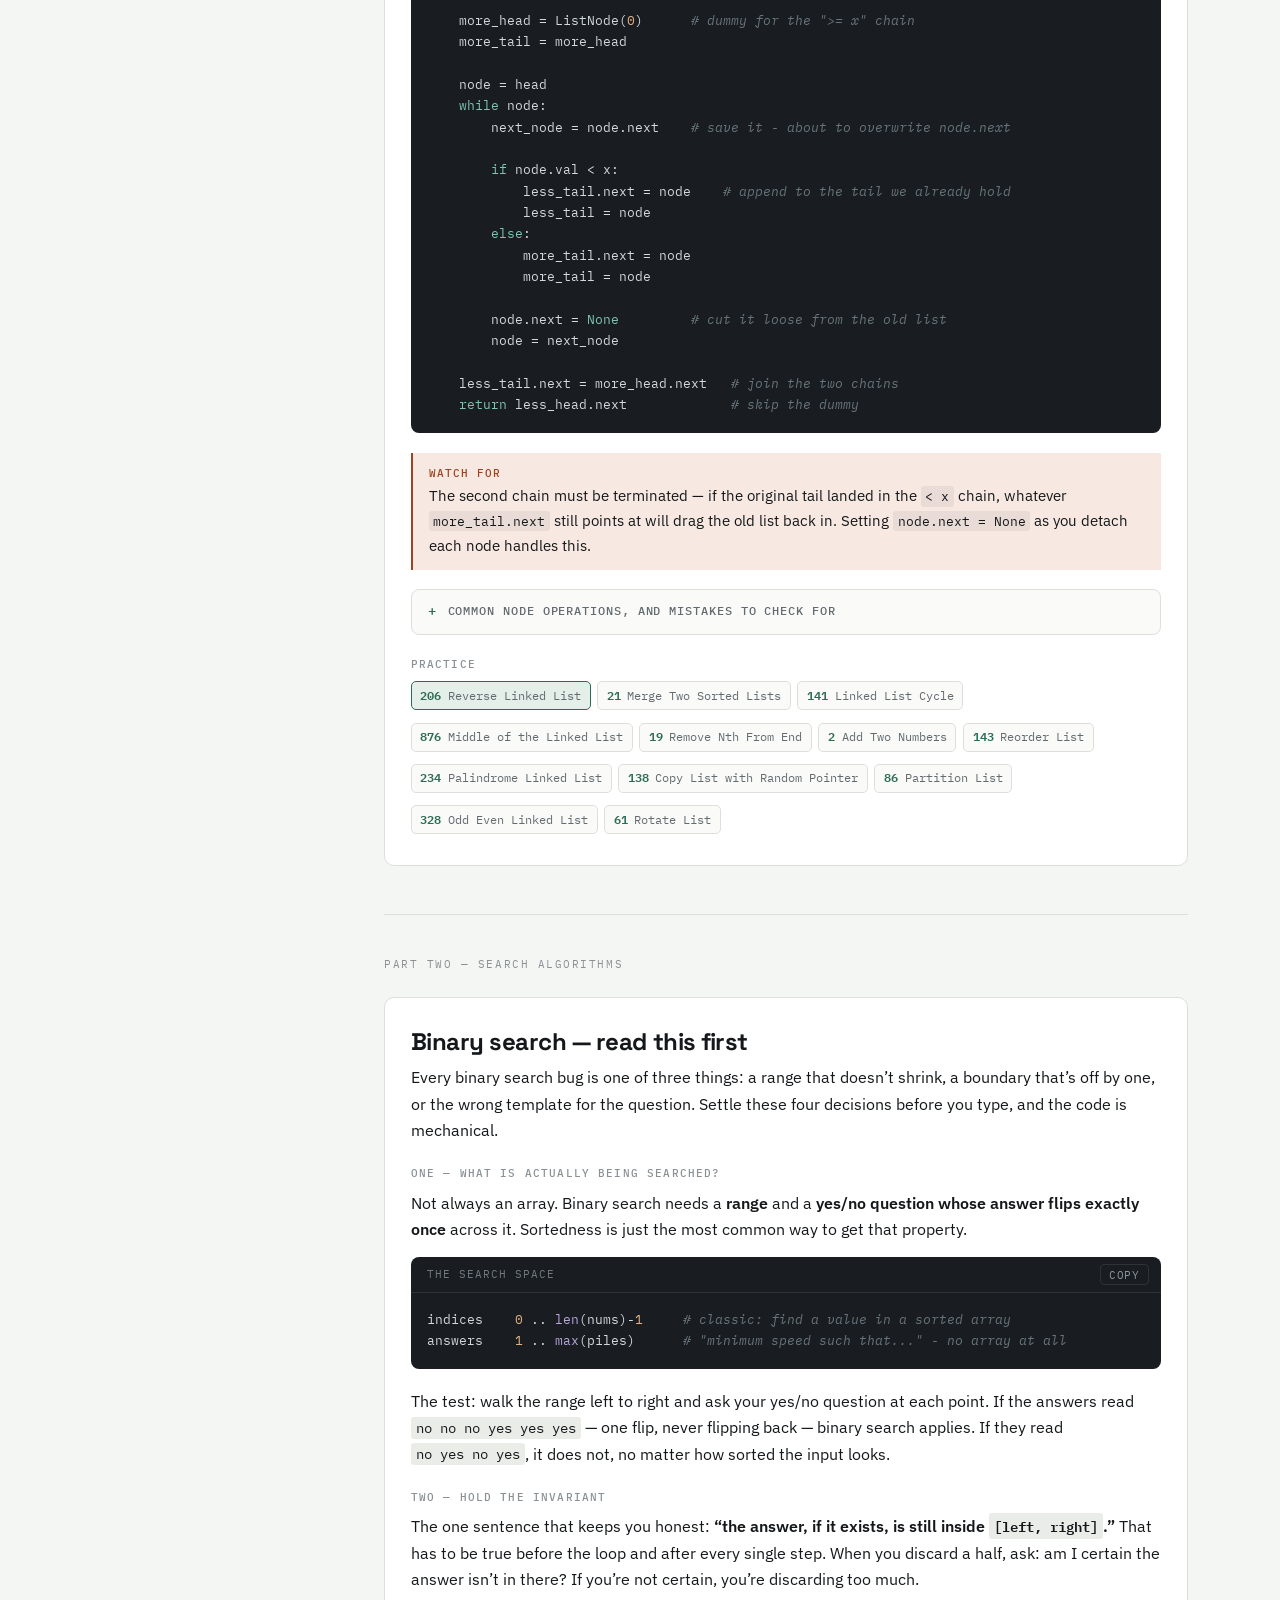
==== commit 2413fad2: "Add binary search primer and a starting problem order A "read this first" card ahead of the binary s" ====
--- a/index.html
+++ b/index.html
@@ -170,6 +170,7 @@
   <a href="#greedy"><span class="idx">[6]</span>Greedy frontier</a>
   <a href="#linked-list"><span class="idx">[7]</span>Linked list</a>
   <h4>Search</h4>
+  <a href="#binary-primer">Read this first</a>
   <a href="#binary">Binary search</a>
   <a href="#boundary">Boundaries</a>
   <a href="#rotated">Rotated input</a>
@@ -854,6 +855,67 @@
 </section>
 
 <p class="part">Part two — search algorithms</p>
+
+<!-- ============ BINARY SEARCH PRIMER ============ -->
+<section id="binary-primer">
+<div class="card">
+  <div class="card-hd"><h2>Binary search — read this first</h2></div>
+  <p>Every binary search bug is one of three things: a range that doesn&rsquo;t shrink, a boundary that&rsquo;s off by one, or the wrong template for the question. Settle these four decisions before you type, and the code is mechanical.</p>
+
+  <p class="slot">One — what is actually being searched?</p>
+  <p>Not always an array. Binary search needs a <strong>range</strong> and a <strong>yes/no question whose answer flips exactly once</strong> across it. Sortedness is just the most common way to get that property.</p>
+  <div class="code"><div class="code-hd"><span class="lbl">the search space</span><button class="copy">Copy</button></div><pre><code>indices    0 .. len(nums)-1     # classic: find a value in a sorted array
+answers    1 .. max(piles)      # "minimum speed such that..." - no array at all
+</code></pre></div>
+  <p>The test: walk the range left to right and ask your yes/no question at each point. If the answers read <code>no no no yes yes yes</code> — one flip, never flipping back — binary search applies. If they read <code>no yes no yes</code>, it does not, no matter how sorted the input looks.</p>
+
+  <p class="slot">Two — hold the invariant</p>
+  <p>The one sentence that keeps you honest: <strong>&ldquo;the answer, if it exists, is still inside <code>[left, right]</code>.&rdquo;</strong> That has to be true before the loop and after every single step. When you discard a half, ask: am I certain the answer isn&rsquo;t in there? If you&rsquo;re not certain, you&rsquo;re discarding too much.</p>
+
+  <p class="slot">Three — pick the template from the question</p>
+  <p>There are two, and picking wrong is the most common source of off-by-ones. The question you&rsquo;re answering tells you which.</p>
+  <div class="code"><div class="code-hd"><span class="lbl">python</span><button class="copy">Copy</button></div><pre><code># "is this exact value present?"   -&gt; exact-match form
+while left &lt;= right:          # &lt;=  so a 1-element range is still checked
+    ...
+    left  = mid + 1           # both sides EXCLUDE mid
+    right = mid - 1
+return -1                     # nothing left to check
+
+# "smallest thing that works" / "first index where..." -&gt; boundary form
+while left &lt; right:           # &lt;   stop when they meet
+    ...
+    right = mid               # mid might BE the answer - keep it
+    left  = mid + 1           # mid definitely isn't - drop it
+return left                   # left == right == the boundary</code></pre></div>
+  <p>The asymmetry is the whole point: <code>right = mid - 1</code> says &ldquo;mid is ruled out&rdquo;; <code>right = mid</code> says &ldquo;mid is still a candidate, I just want to know if something earlier also works.&rdquo; Boundary problems never return from inside the loop — they narrow until one candidate remains.</p>
+
+  <p class="slot">Four — prove the range shrinks</p>
+  <div class="watch"><b>The infinite loop</b><code>mid = (left + right) // 2</code> rounds <em>down</em>, so when <code>right == left + 1</code> you get <code>mid == left</code>. If a branch then does <code>left = mid</code>, nothing changed and it spins forever. Every branch must either move past <code>mid</code> or cut the range on the side that does move.</div>
+
+  <p class="slot">Trace it once</p>
+  <p><code>nums = [1,3,5,7,9,11]</code>, looking for <code>7</code> with the exact-match form:</p>
+  <div class="code"><div class="code-hd"><span class="lbl">trace</span><button class="copy">Copy</button></div><pre><code>left=0 right=5  mid=2  nums[2]=5  &lt; 7  -&gt; left = 3
+left=3 right=5  mid=4  nums[4]=9  &gt; 7  -&gt; right = 3
+left=3 right=3  mid=3  nums[3]=7  == 7 -&gt; return 3
+
+# and for a value that isn't there, 6:
+left=3 right=3  mid=3  nums[3]=7  &gt; 6  -&gt; right = 2
+left=3 right=2                          -&gt; left &gt; right, exit, return -1</code></pre></div>
+  <p>Note the third line: <code>left == right == 3</code>. That single-element range is exactly what <code>&lt;=</code> exists to check, and using <code>&lt;</code> there would skip the answer.</p>
+
+  <p class="slot">Where to start</p>
+  <p>Do them in this order — each adds exactly one new idea to the previous.</p>
+  <ol>
+    <li><a href="https://leetcode.com/problems/binary-search/"><strong>704 Binary Search</strong></a> — the plain template, nothing else. Write it from memory until the <code>&lt;=</code> and the <code>±1</code> are automatic.</li>
+    <li><a href="https://leetcode.com/problems/search-insert-position/"><strong>35 Search Insert Position</strong></a> — same code, but now you return <code>left</code> instead of <code>-1</code> when it&rsquo;s missing. First taste of why <code>left</code> is meaningful at the end.</li>
+    <li><a href="https://leetcode.com/problems/first-bad-version/"><strong>278 First Bad Version</strong></a> — the boundary form, with the &ldquo;flips once&rdquo; property handed to you explicitly. No array to be distracted by.</li>
+    <li><a href="https://leetcode.com/problems/find-first-and-last-position-of-element-in-sorted-array/"><strong>34 First and Last Position</strong></a> — boundary form twice, once in each direction.</li>
+    <li><a href="https://leetcode.com/problems/koko-eating-bananas/"><strong>875 Koko Eating Bananas</strong></a> — searching an answer range instead of an array. The jump that makes binary search feel general.</li>
+    <li><a href="https://leetcode.com/problems/search-in-rotated-sorted-array/"><strong>33 Search in Rotated Sorted Array</strong></a> — the Microsoft favourite. Needs everything above plus &ldquo;which half is sorted.&rdquo;</li>
+  </ol>
+  <div class="trigger"><b>Start with 704</b>Don&rsquo;t skip it because it looks trivial. The whole point is getting the two boundary rules into your fingers so the harder ones are only about the <em>new</em> idea, not about re-deriving the loop.</div>
+</div>
+</section>
 
 <!-- ============ BINARY SEARCH ============ -->
 <section id="binary">
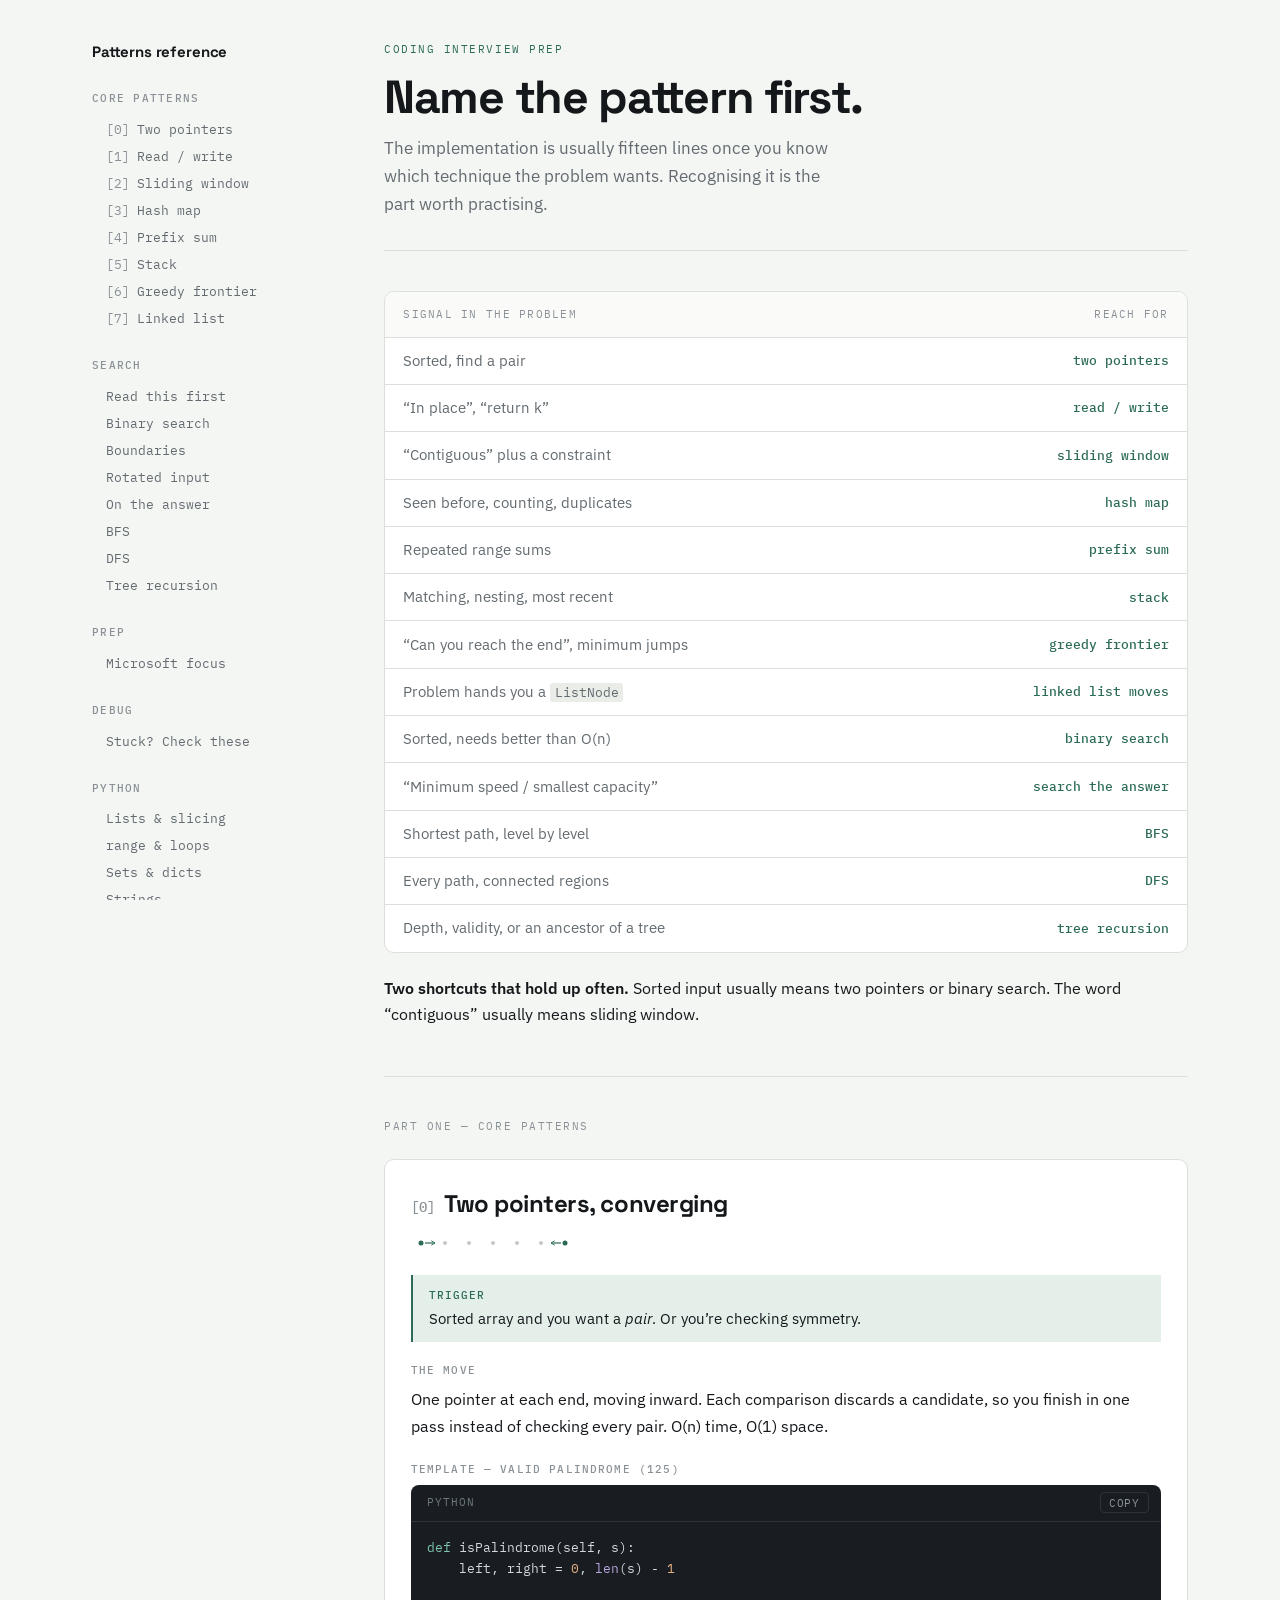
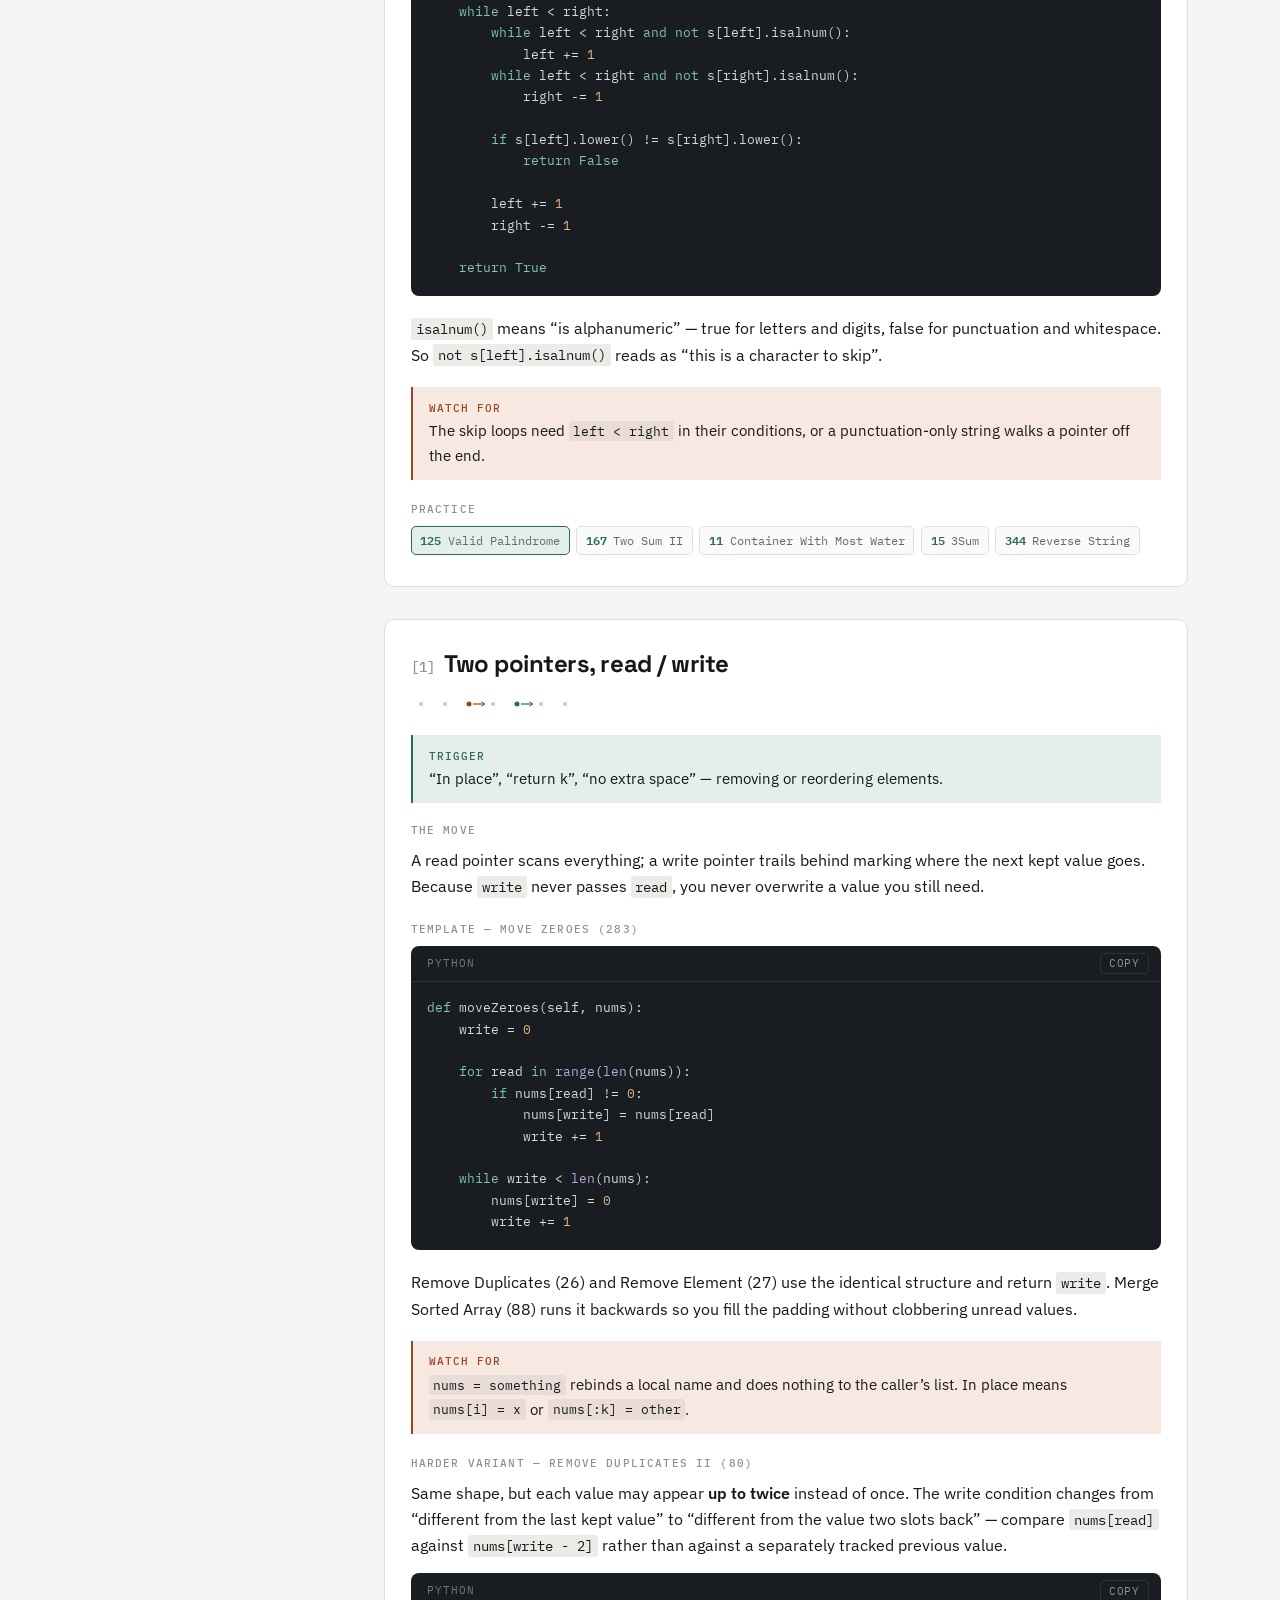
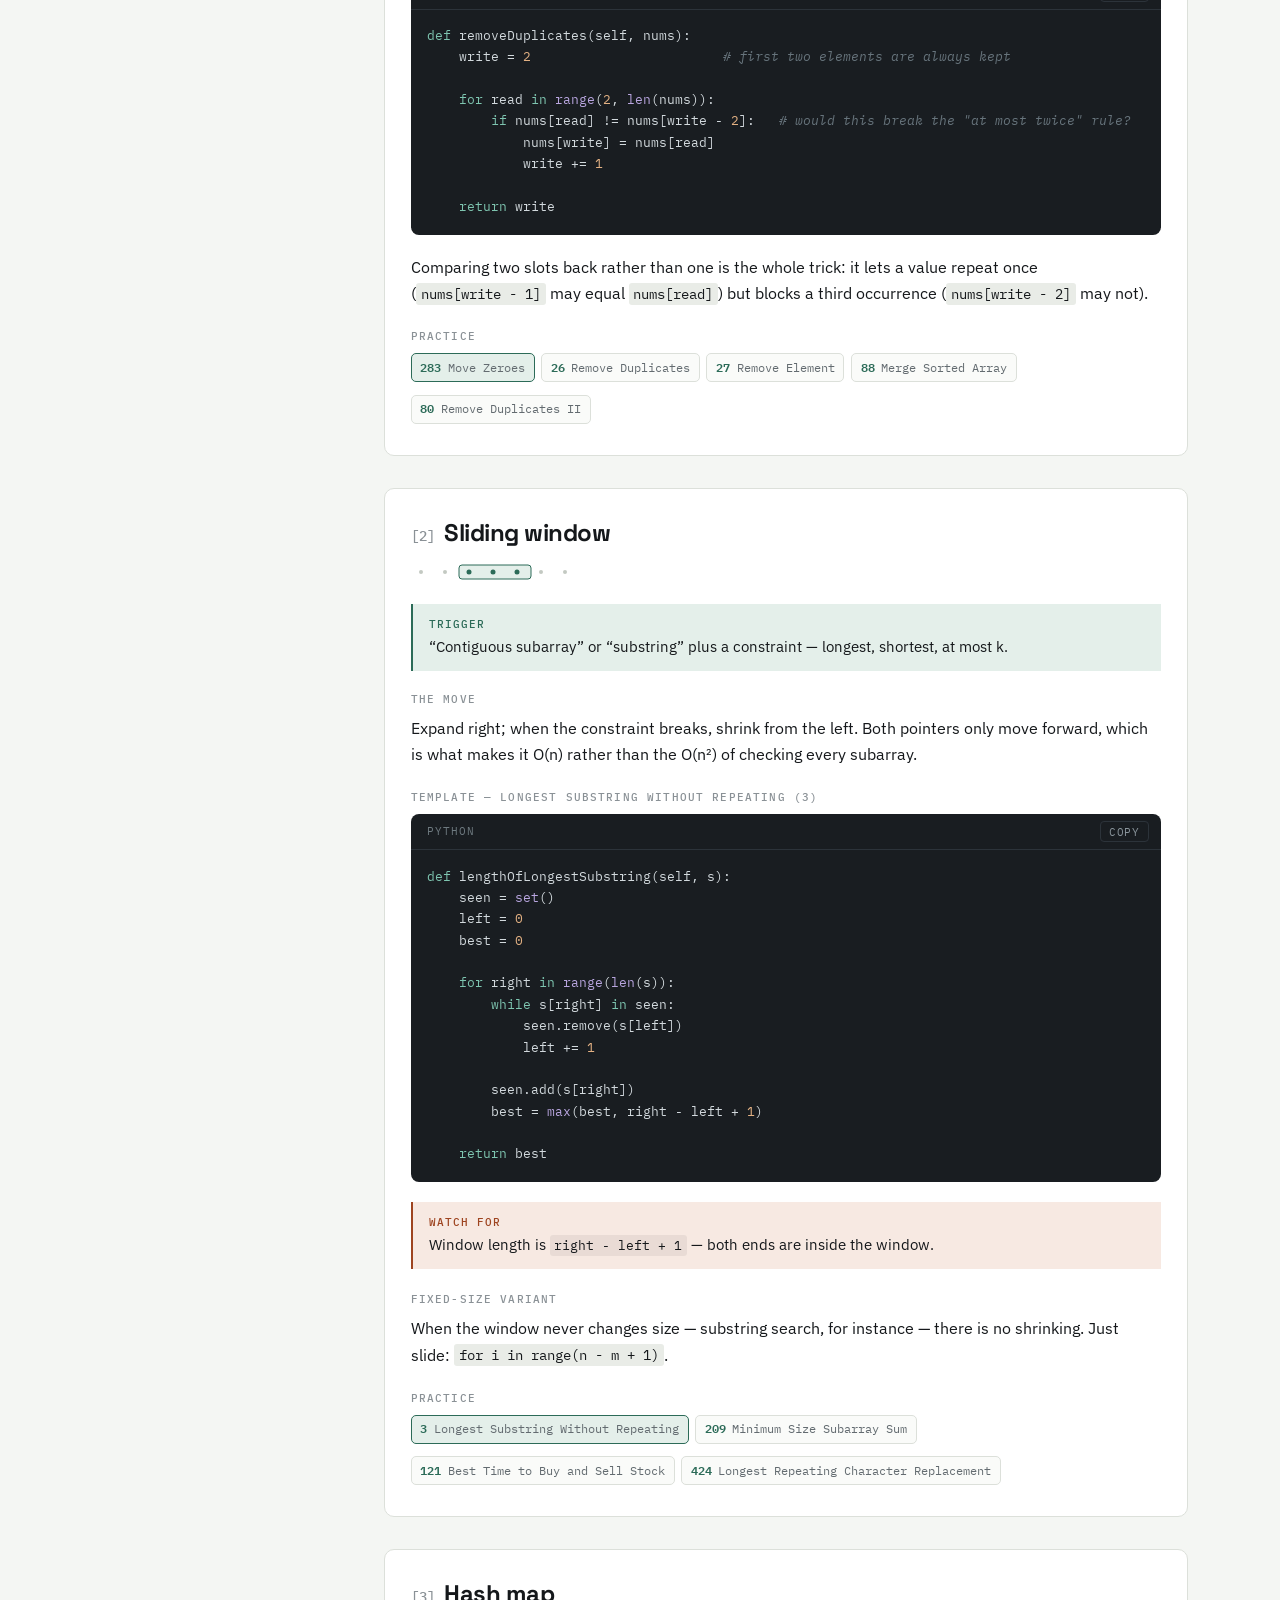
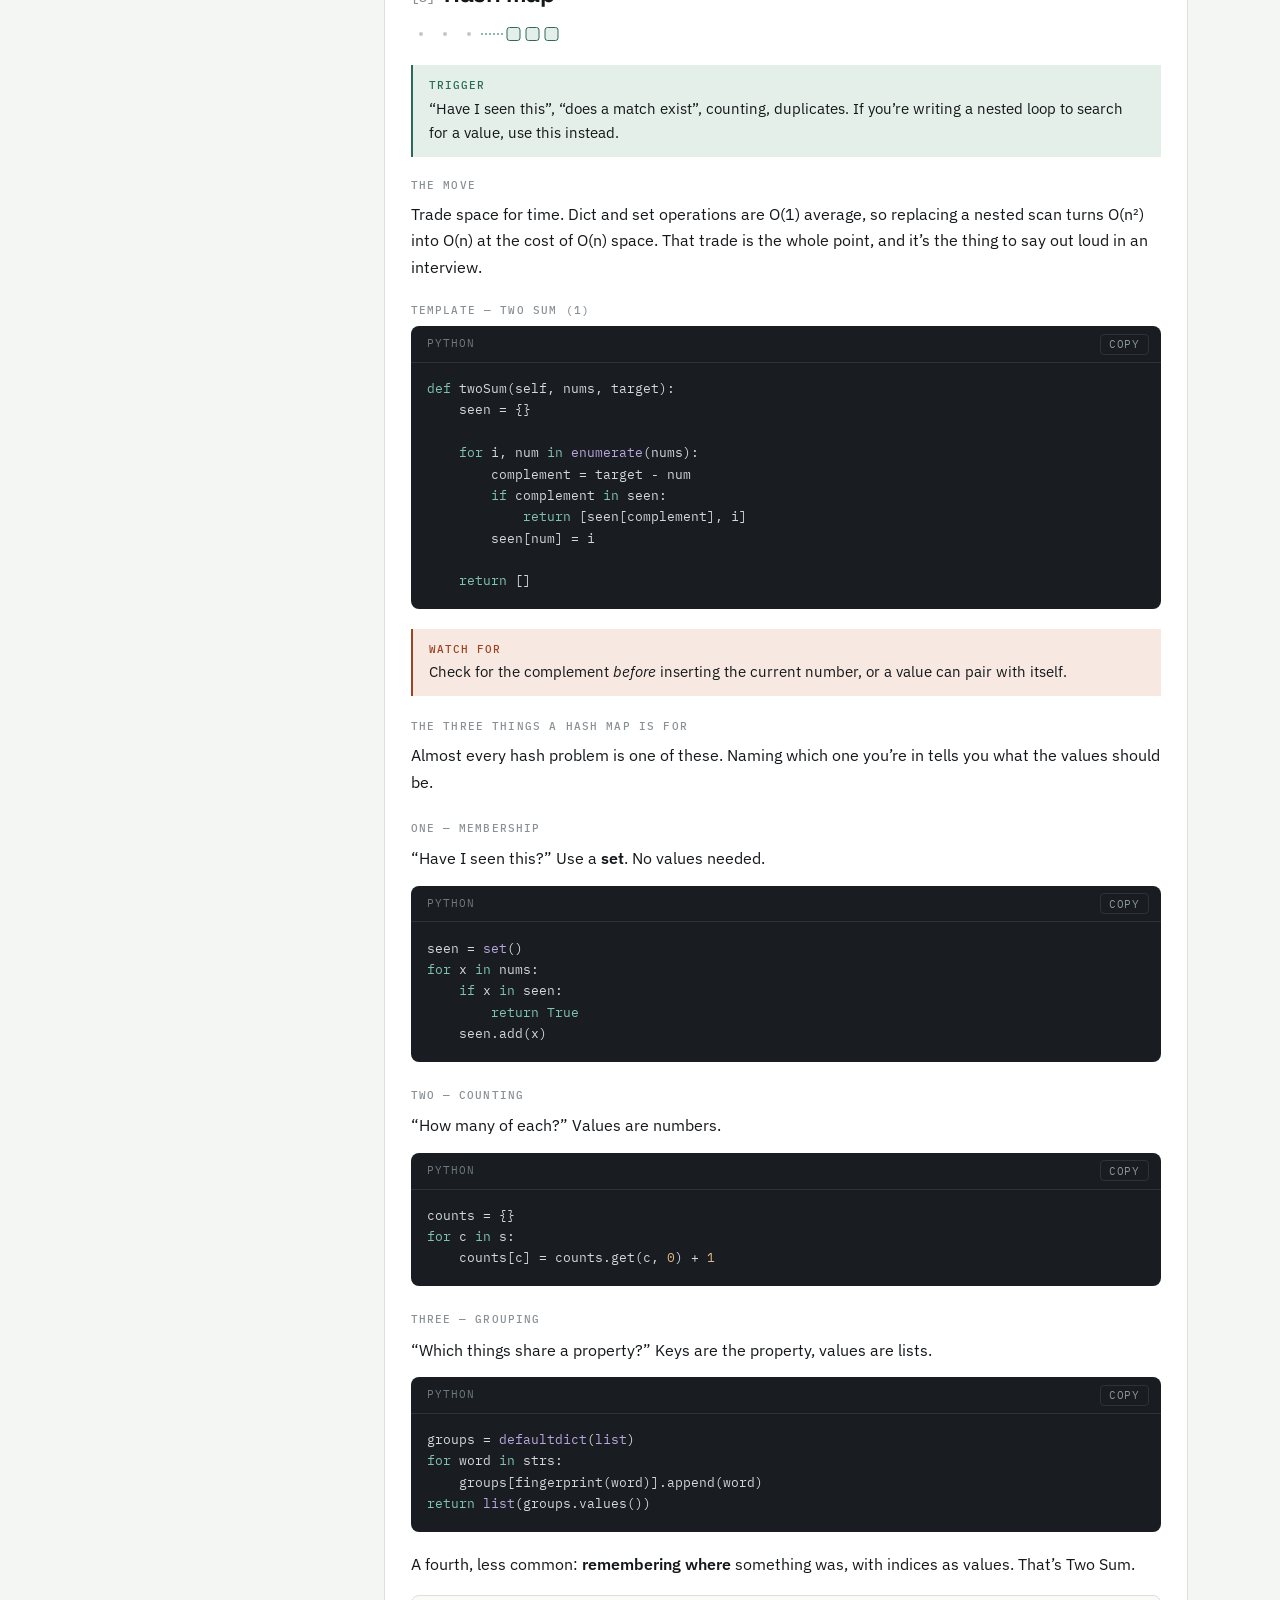
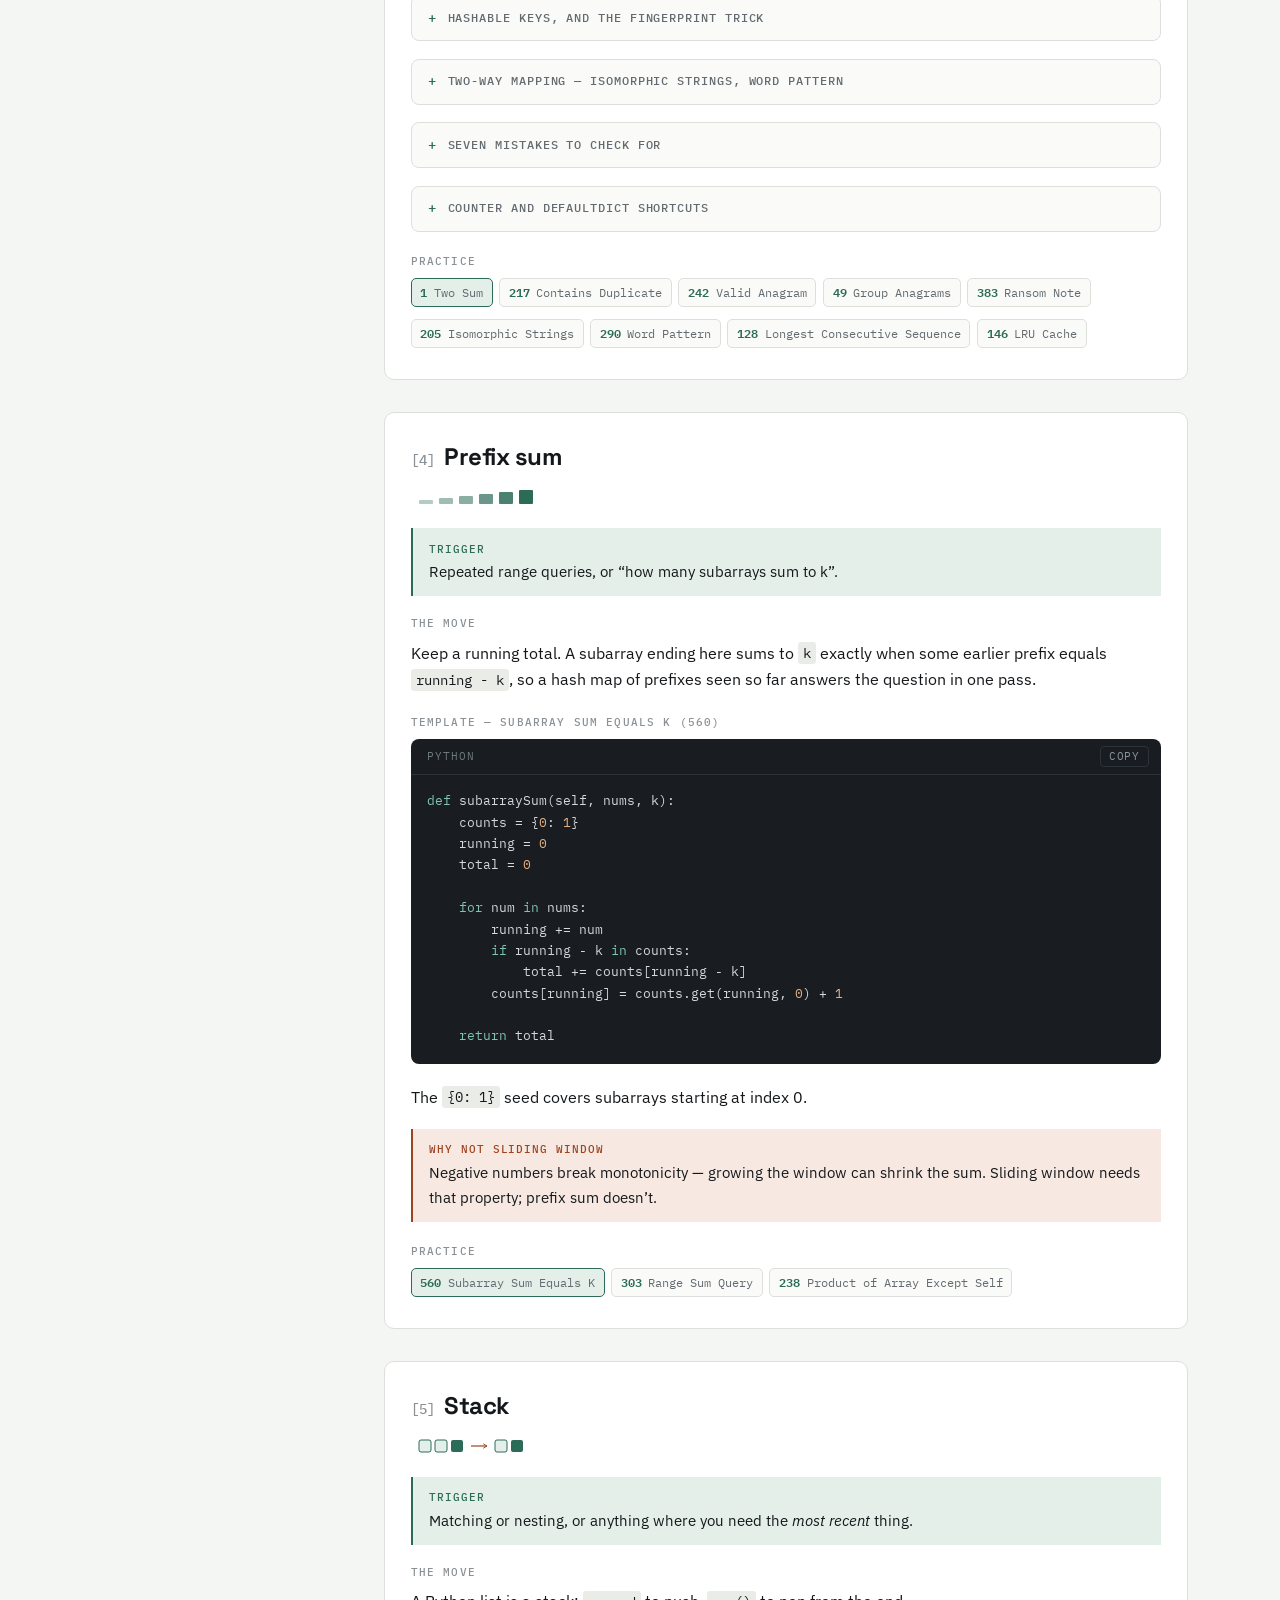
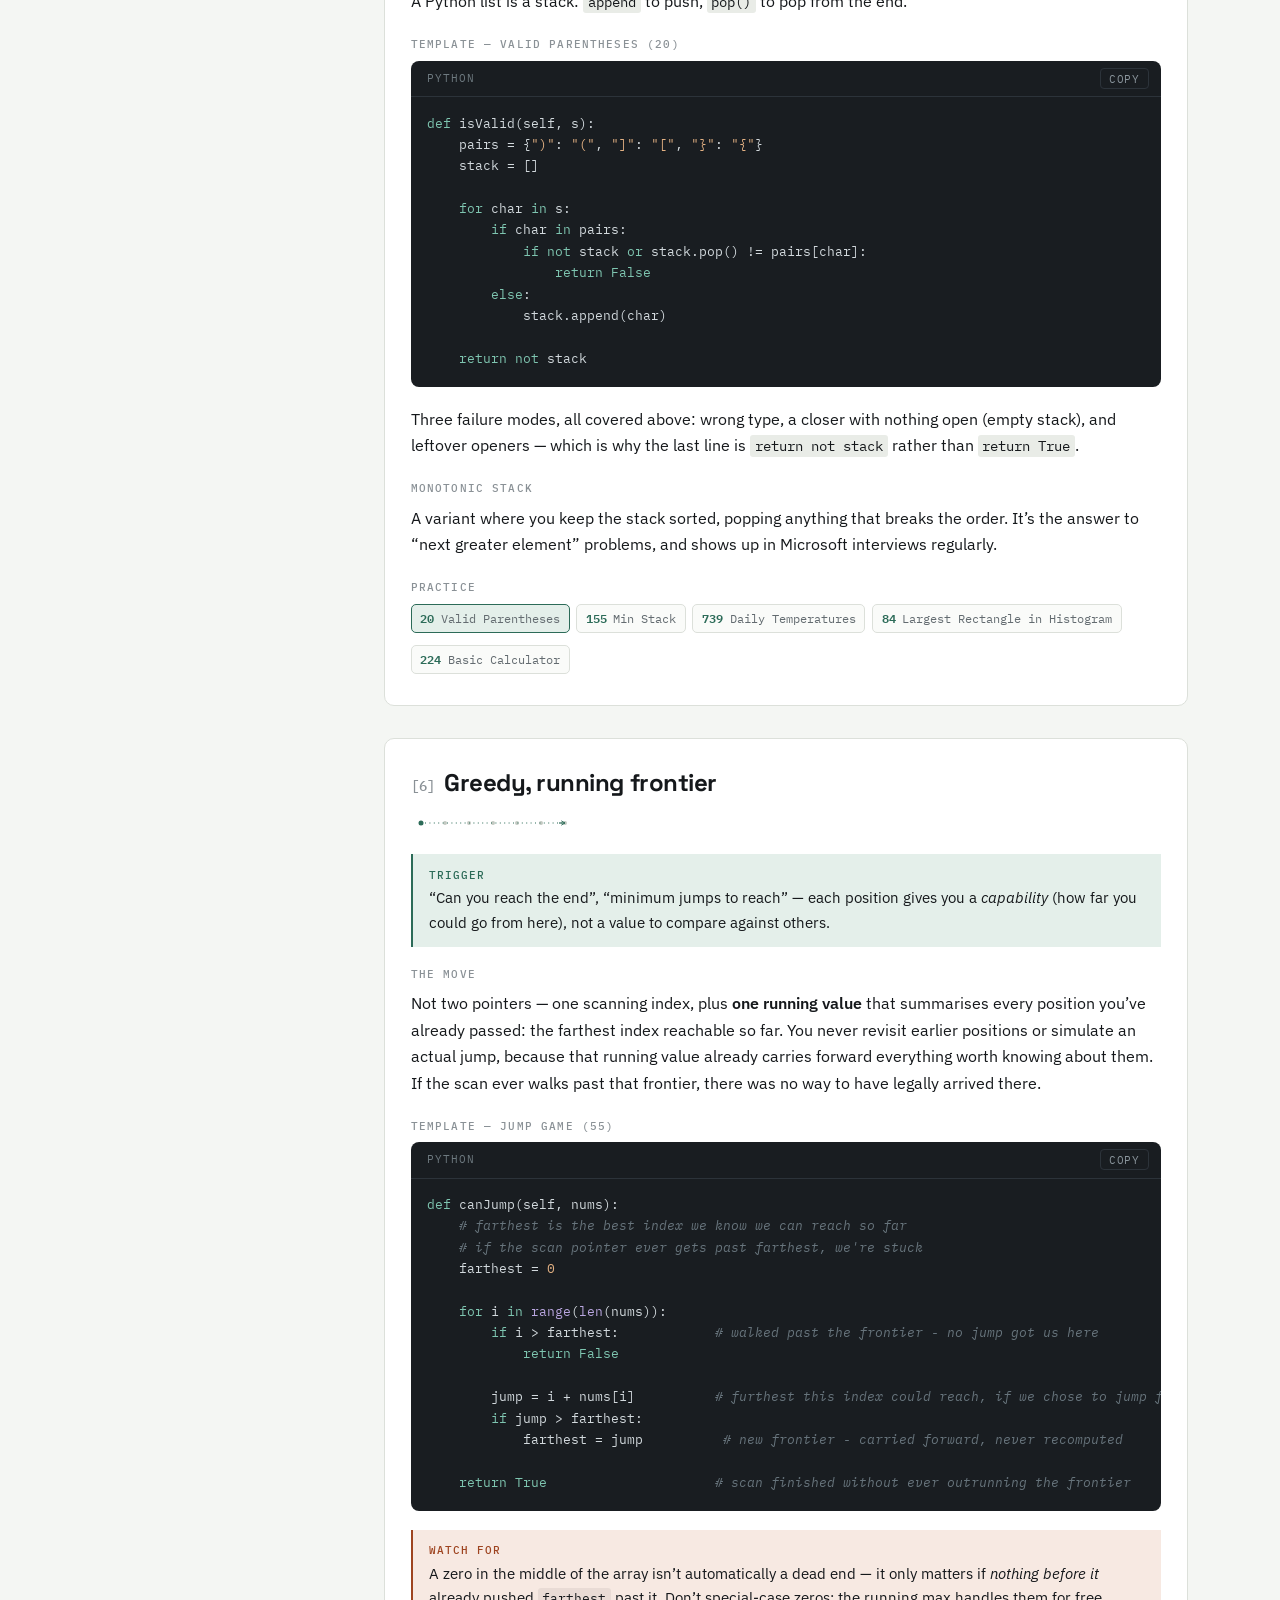
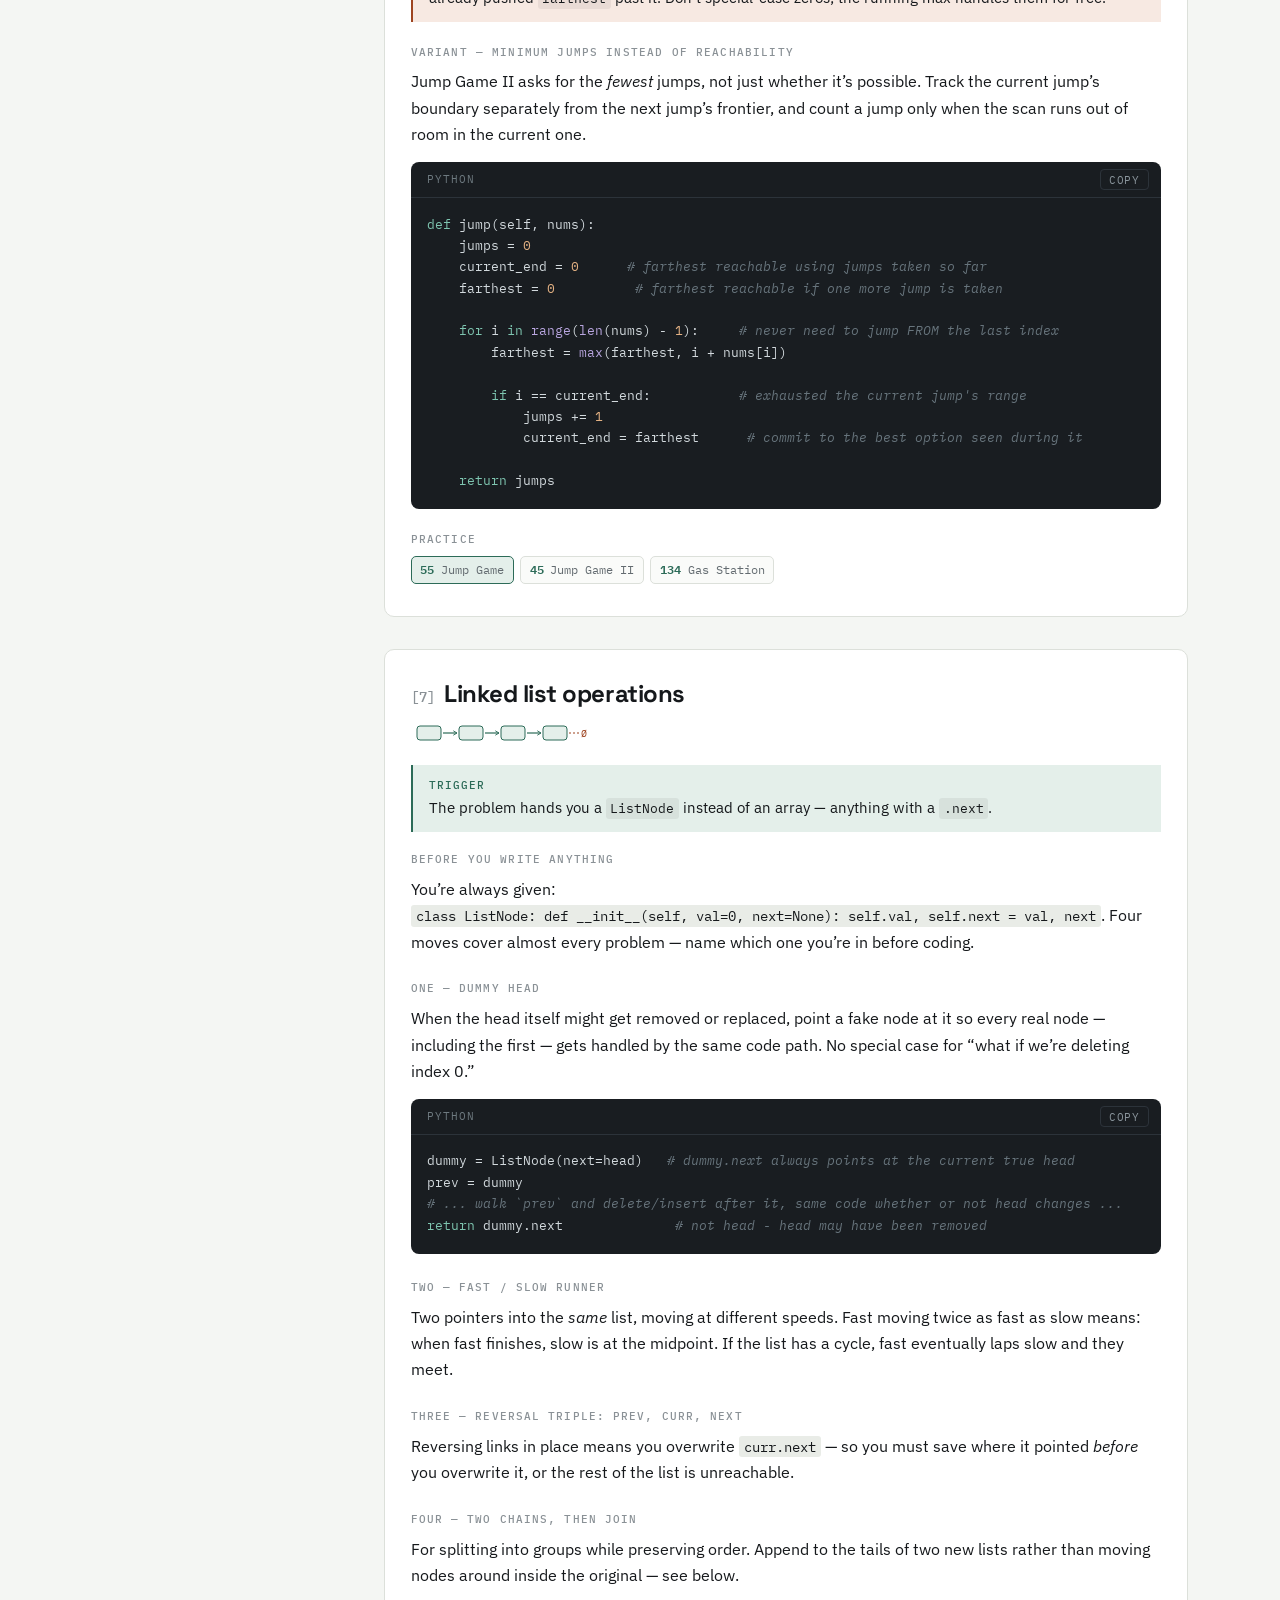
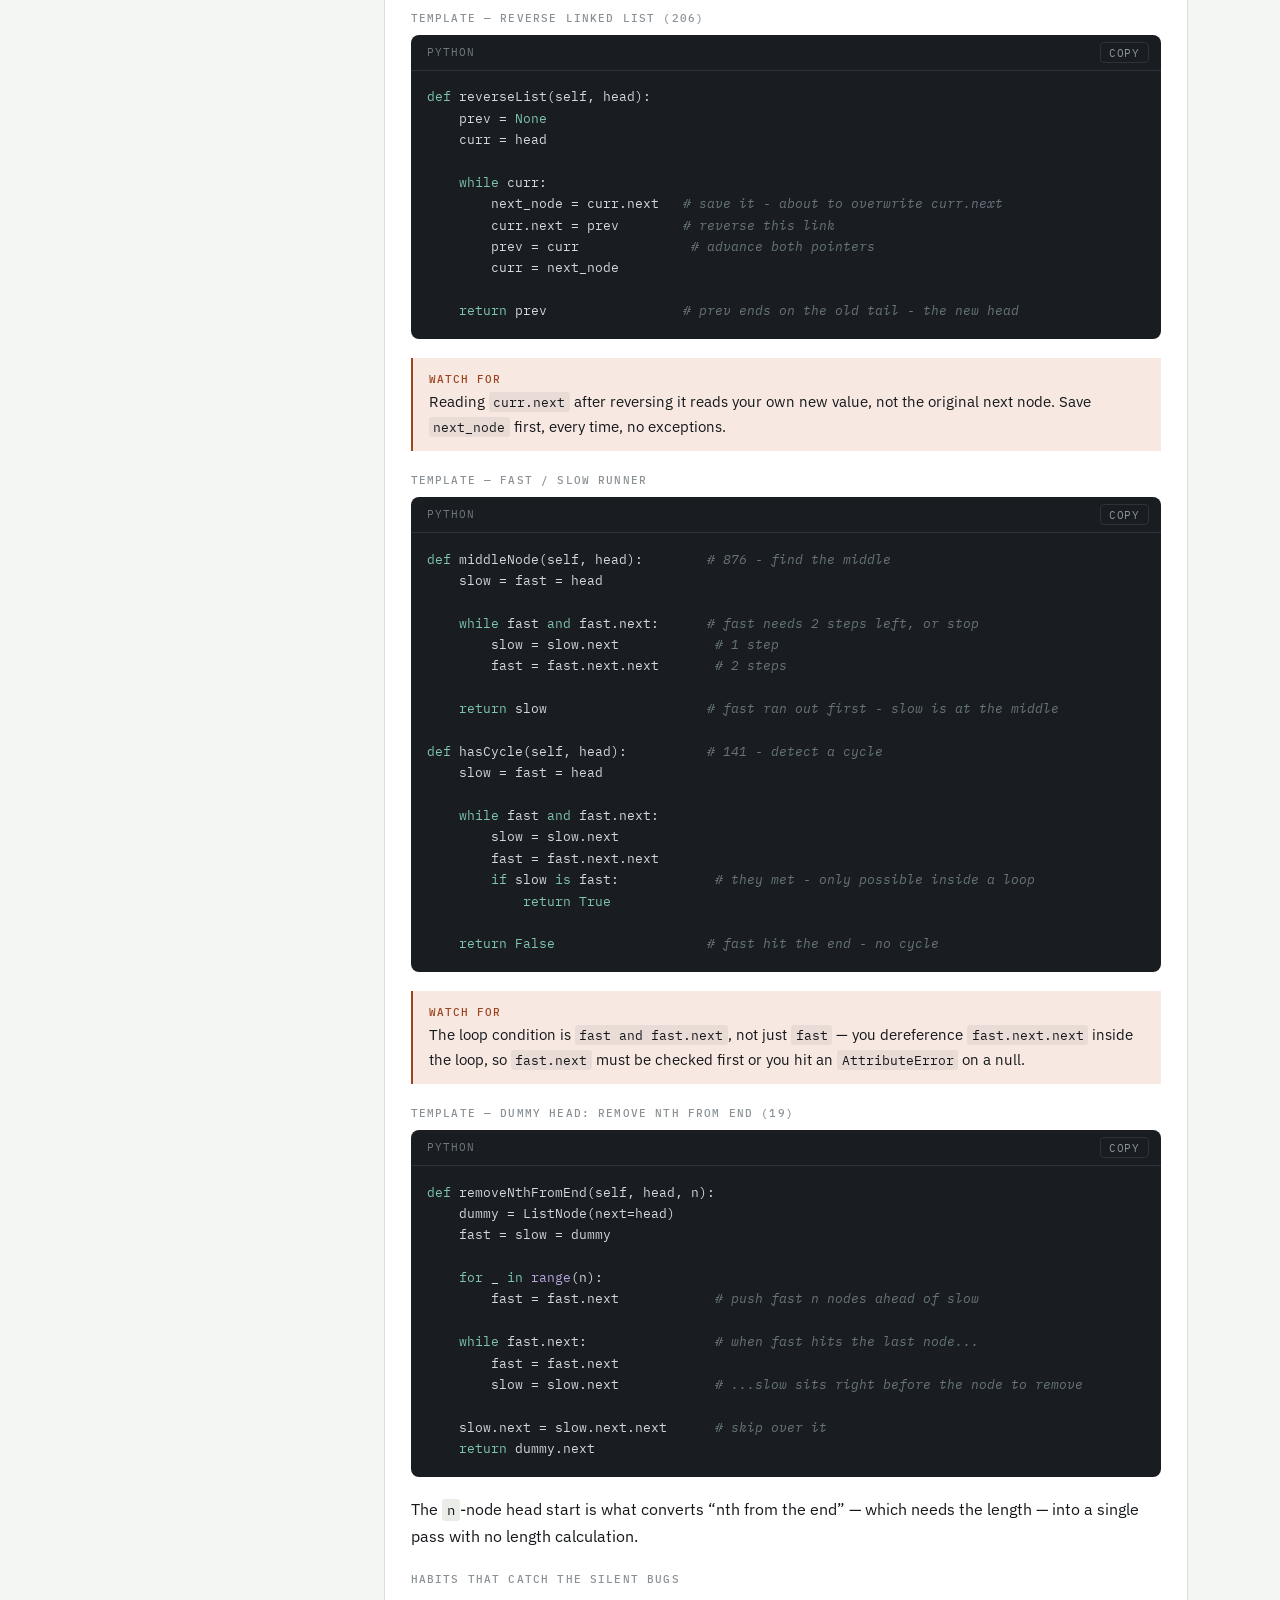
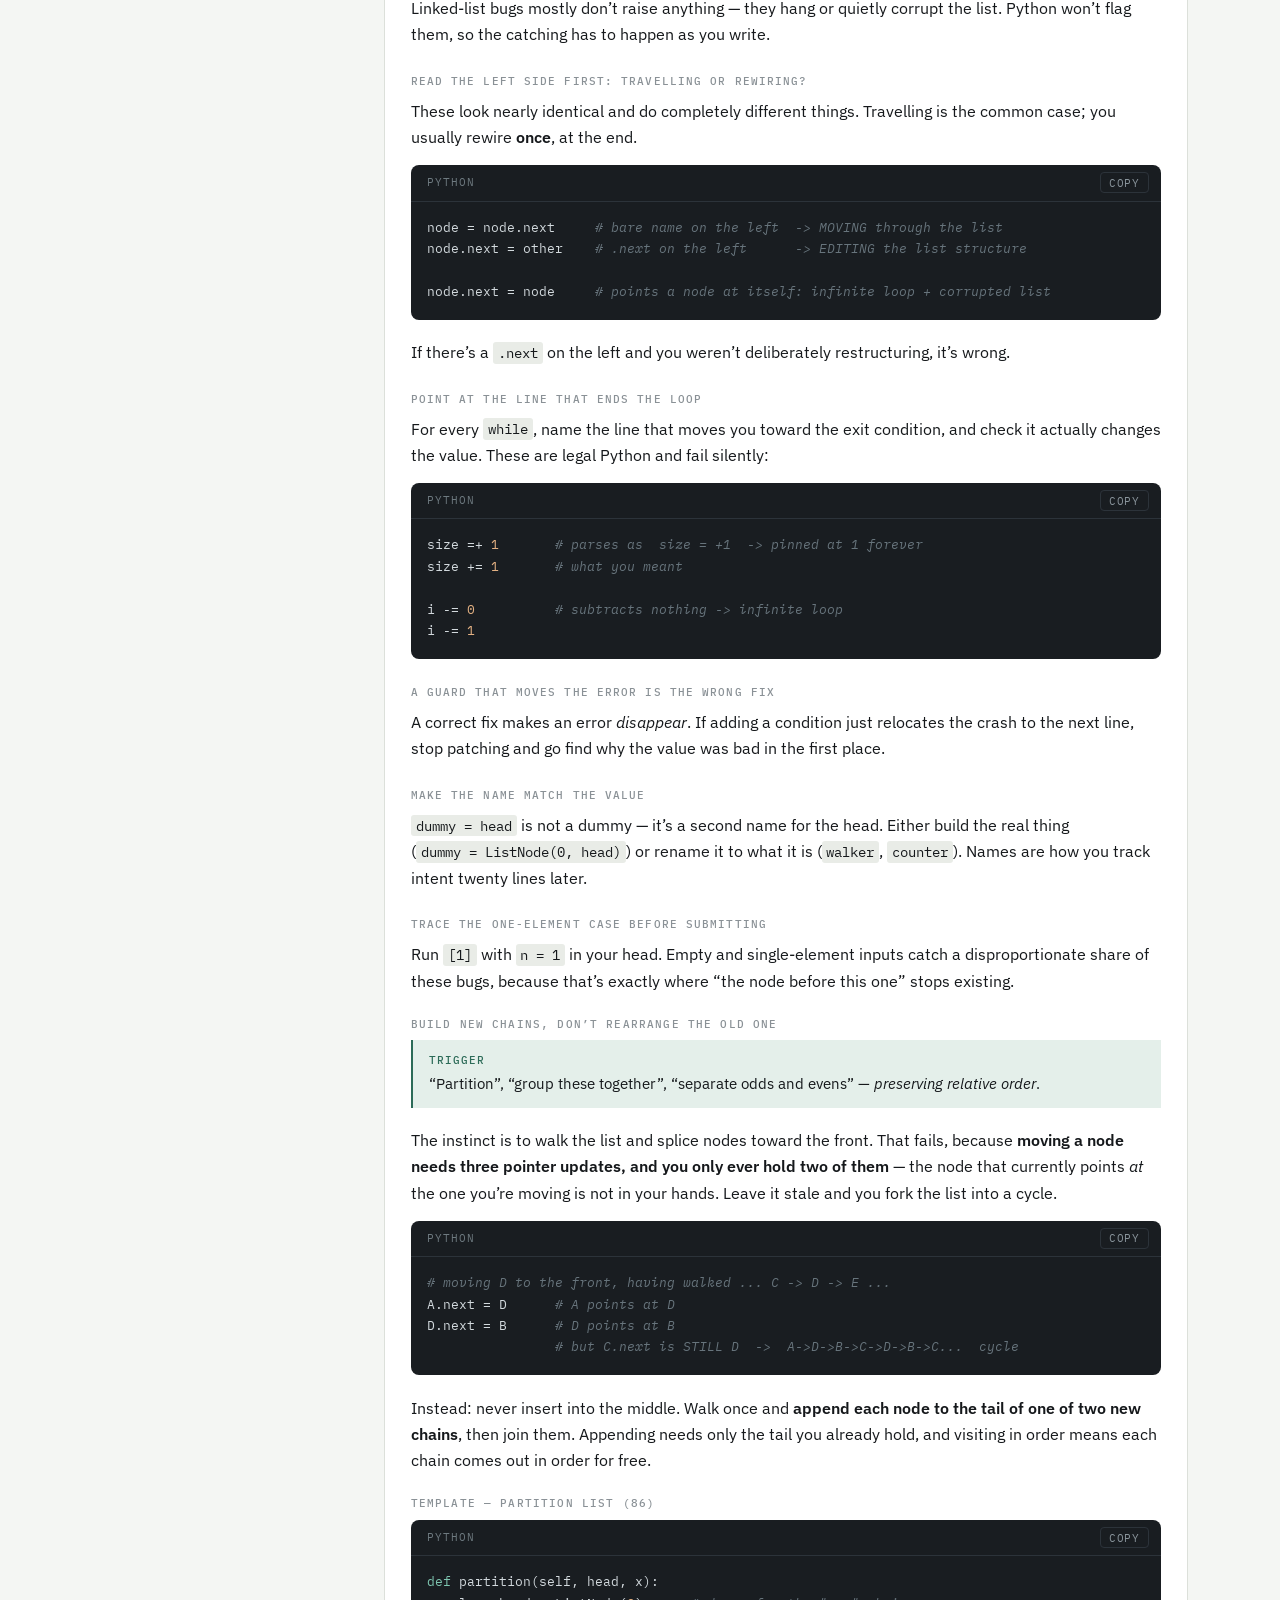
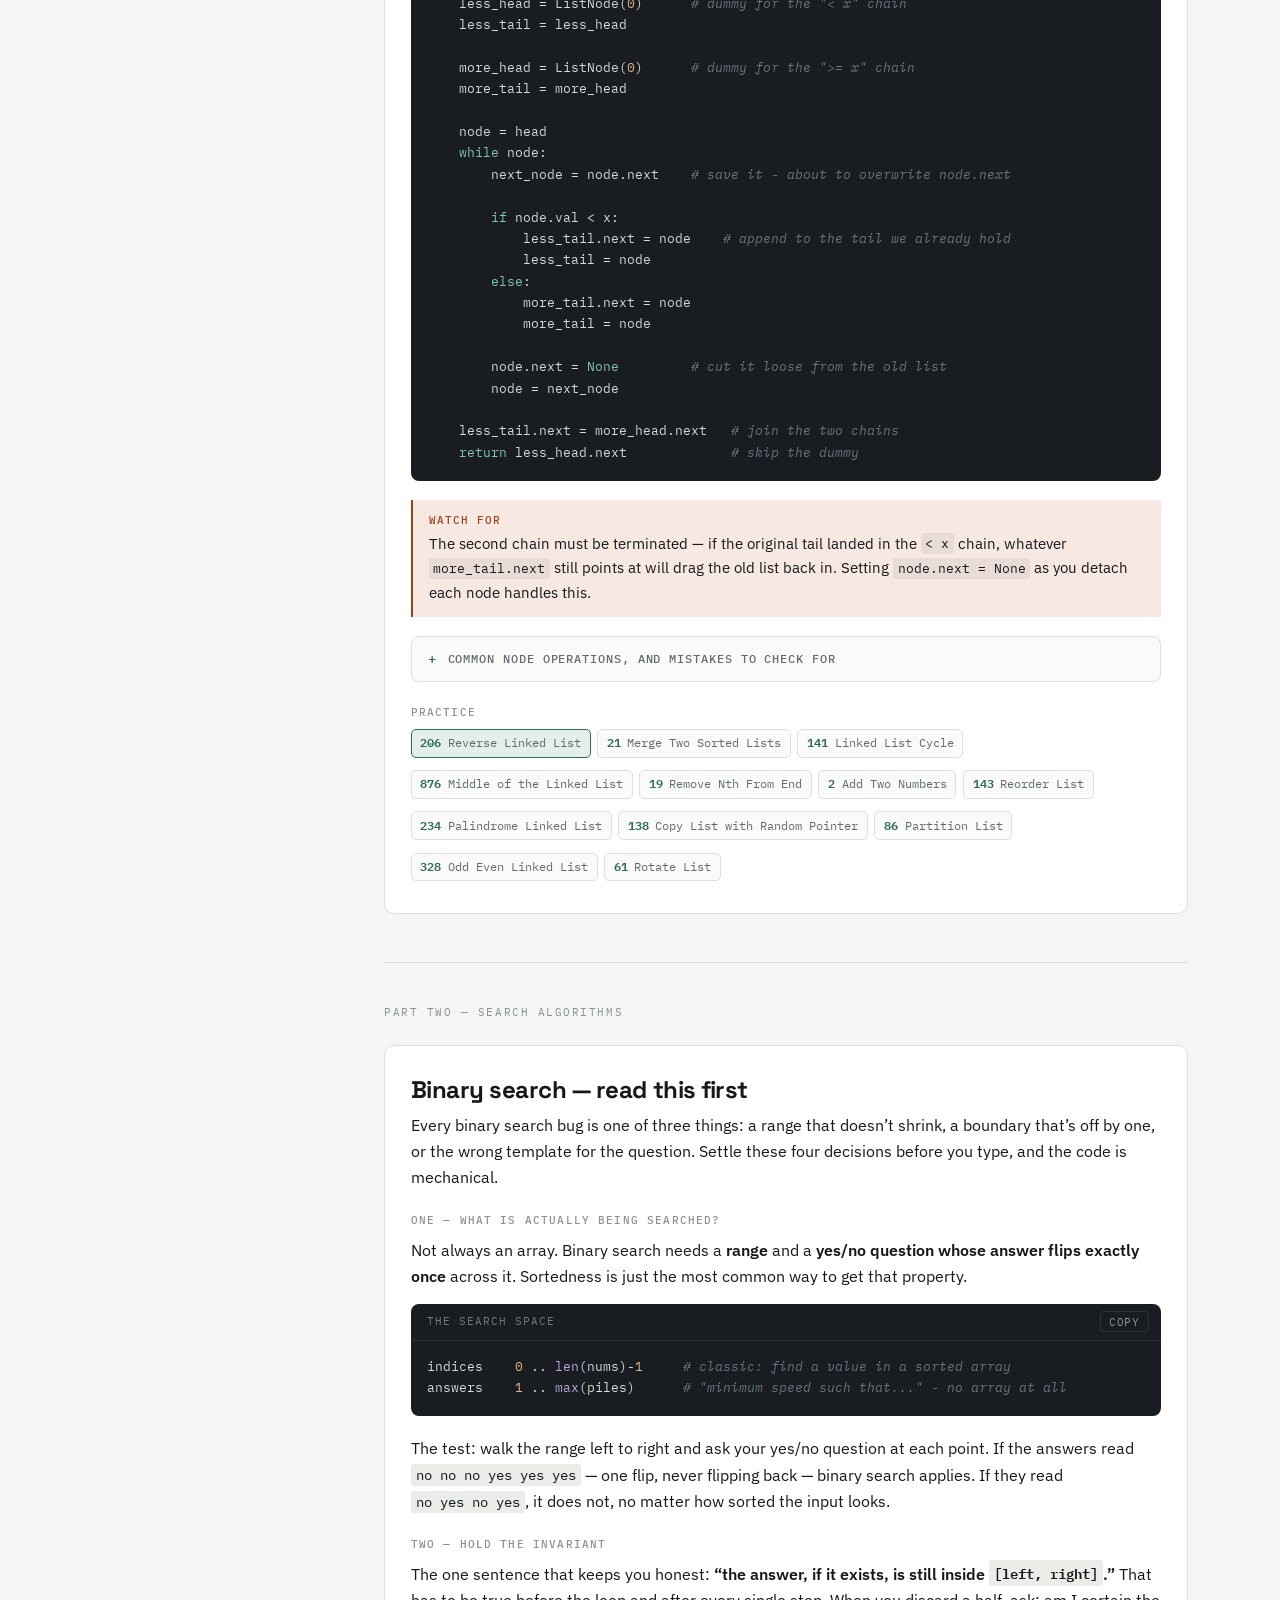
==== commit 658c3a03: "Add tree recursion section; fix index-vs-value slip in Remove Duplicates II Trees were only covered " ====
--- a/index.html
+++ b/index.html
@@ -177,6 +177,7 @@
   <a href="#answer">On the answer</a>
   <a href="#bfs">BFS</a>
   <a href="#dfs">DFS</a>
+  <a href="#tree-recursion">Tree recursion</a>
   <h4>Prep</h4>
   <a href="#microsoft">Microsoft focus</a>
   <h4>Debug</h4>
@@ -211,6 +212,7 @@
   <a class="sig" href="#answer"><span class="sig-q">&ldquo;Minimum speed / smallest capacity&rdquo;</span><span class="sig-a">search the answer</span></a>
   <a class="sig" href="#bfs"><span class="sig-q">Shortest path, level by level</span><span class="sig-a">BFS</span></a>
   <a class="sig" href="#dfs"><span class="sig-q">Every path, connected regions</span><span class="sig-a">DFS</span></a>
+  <a class="sig" href="#tree-recursion"><span class="sig-q">Depth, validity, or an ancestor of a tree</span><span class="sig-a">tree recursion</span></a>
 </div>
 
 <p><strong>Two shortcuts that hold up often.</strong> Sorted input usually means two pointers or binary search. The word &ldquo;contiguous&rdquo; usually means sliding window.</p>
@@ -298,7 +300,7 @@
             write += 1
 
     return write</code></pre></div>
-  <p>Comparing two slots back rather than one is the whole trick: it lets a value repeat once (<code>write - 1</code> may equal <code>nums[read]</code>) but blocks a third occurrence (<code>write - 2</code> may not).</p>
+  <p>Comparing two slots back rather than one is the whole trick: it lets a value repeat once (<code>nums[write - 1]</code> may equal <code>nums[read]</code>) but blocks a third occurrence (<code>nums[write - 2]</code> may not).</p>
 
   <p class="slot">Practice</p>
   <ul class="chips">
@@ -1237,6 +1239,134 @@
 </div>
 </section>
 
+<!-- ============ TREE RECURSION ============ -->
+<section id="tree-recursion">
+<div class="card">
+  <div class="card-hd"><h2>Tree recursion — one shape, many problems</h2></div>
+
+  <div class="trigger"><b>Trigger</b>Anything on a binary tree that isn&rsquo;t level-order. Trees, tries, and BSTs are heavily weighted at Microsoft.</div>
+
+  <p class="slot">The shape</p>
+  <p>Almost every tree problem is this skeleton. <strong>Only two lines ever change</strong> — the base case and the combine step. Write the skeleton first, then fill in those two.</p>
+  <div class="code"><div class="code-hd"><span class="lbl">python</span><button class="copy">Copy</button></div><pre><code>def solve(node):
+    if not node:                  # BASE CASE - what does an empty tree answer?
+        return identity
+
+    left = solve(node.left)       # trust the recursion: both subtrees come back solved
+    right = solve(node.right)
+
+    return combine(left, right, node.val)   # COMBINE on the way back up</code></pre></div>
+  <p>The hard part is psychological, not technical: you have to <strong>trust that <code>solve(node.left)</code> already works</strong> and just use its answer. Don&rsquo;t trace the whole recursion in your head — decide what the two subtree answers mean, and how to merge them with this node.</p>
+
+  <p class="slot">Template — Maximum Depth (104)</p>
+  <div class="code"><div class="code-hd"><span class="lbl">python</span><button class="copy">Copy</button></div><pre><code>def maxDepth(self, root):
+    if not root:
+        return 0                          # an empty tree has depth 0
+
+    left_depth = self.maxDepth(root.left)
+    right_depth = self.maxDepth(root.right)
+
+    return 1 + max(left_depth, right_depth)   # this node, plus the deeper side</code></pre></div>
+  <p>Naming the two results rather than nesting the calls inline is worth the extra lines — it makes the &ldquo;solve both, then combine&rdquo; shape visible, and it&rsquo;s where you&rsquo;d put a print statement when debugging.</p>
+
+  <p class="slot">Same skeleton, different two lines</p>
+  <p>Read these as variations on the template above — the traversal never changes.</p>
+  <div class="code"><div class="code-hd"><span class="lbl">python</span><button class="copy">Copy</button></div><pre><code># Count nodes                     base: 0        combine: 1 + left + right
+return 1 + left + right
+
+# Invert Binary Tree (226)        base: None     combine: swap the children
+root.left, root.right = right, left
+return root
+
+# Balanced Binary Tree (110)      base: 0        return -1 to signal "unbalanced"
+if left == -1 or right == -1 or abs(left - right) &gt; 1:
+    return -1
+return 1 + max(left, right)
+
+# Same Tree (100)                 two trees walked in lockstep
+if not p and not q:  return True
+if not p or not q:   return False
+return p.val == q.val and same(p.left, q.left) and same(p.right, q.right)</code></pre></div>
+
+  <p class="slot">Two directions of information</p>
+  <p>This is the distinction that decides how you write a tree problem. Ask it before coding.</p>
+  <h4>Bottom-up — answers flow back up</h4>
+  <p>The default, and everything above. Each node needs its children&rsquo;s answers. No extra parameters.</p>
+  <h4>Top-down — constraints flow down</h4>
+  <p>When a node&rsquo;s validity depends on its <em>ancestors</em>, you can&rsquo;t learn that from its children — you must carry it down as arguments. Validate BST is the classic: checking <code>left.val &lt; node.val &lt; right.val</code> locally is <strong>wrong</strong>, because every node in the left subtree must be below the ancestor, not just the immediate parent.</p>
+  <div class="code"><div class="code-hd"><span class="lbl">python</span><button class="copy">Copy</button></div><pre><code>def isValidBST(self, root):
+    def check(node, low, high):        # the allowed range, narrowed on the way down
+        if not node:
+            return True                 # empty tree is a valid BST
+
+        if not (low &lt; node.val &lt; high):
+            return False                # violates a bound set by some ancestor
+
+        return (check(node.left,  low, node.val) and    # left subtree: cap at this node
+                check(node.right, node.val, high))      # right subtree: floor at this node
+
+    return check(root, float("-inf"), float("inf"))</code></pre></div>
+
+  <div class="watch"><b>Watch for</b>If a problem&rsquo;s answer depends on the path <em>from the root</em> (running sum, allowed range, depth so far), it&rsquo;s top-down — add a parameter. If it depends on what&rsquo;s <em>below</em> (height, count, subtree sums), it&rsquo;s bottom-up — return a value. Getting this backwards is why Validate BST catches people.</div>
+
+  <p class="slot">Template — Lowest Common Ancestor (236)</p>
+  <p>Worth memorising; it comes up at Microsoft and the code is shorter than the explanation.</p>
+  <div class="code"><div class="code-hd"><span class="lbl">python</span><button class="copy">Copy</button></div><pre><code>def lowestCommonAncestor(self, root, p, q):
+    if not root or root is p or root is q:
+        return root                # found one of them, or ran off the tree
+
+    left = self.lowestCommonAncestor(root.left, p, q)
+    right = self.lowestCommonAncestor(root.right, p, q)
+
+    if left and right:
+        return root                # p and q found on opposite sides - this IS the split point
+    return left or right           # both on one side - pass up whichever found something</code></pre></div>
+  <p>Each call returns &ldquo;what did I find below me&rdquo;. Finding something on both sides can only happen at the node where the two paths diverge, which is the answer by definition.</p>
+
+  <details class="deep">
+    <summary>When one return value isn&rsquo;t enough</summary>
+    <div class="deep-body">
+      <p>Some problems ask for one thing but need another to compute it. Diameter (543) asks for the longest path <em>anywhere</em>, but recursion can only usefully return <em>height</em>. Return the height, and record the answer in an outer variable as you go.</p>
+      <div class="code"><div class="code-hd"><span class="lbl">python</span><button class="copy">Copy</button></div><pre><code>def diameterOfBinaryTree(self, root):
+    best = 0
+
+    def height(node):
+        nonlocal best
+        if not node:
+            return 0
+
+        left = height(node.left)
+        right = height(node.right)
+
+        best = max(best, left + right)   # path THROUGH this node - the answer candidate
+        return 1 + max(left, right)      # what the PARENT needs - the height
+
+    height(root)
+    return best</code></pre></div>
+      <p><code>nonlocal</code> lets the inner function write to <code>best</code> in the enclosing scope. Without it, <code>best = ...</code> would create a fresh local each call and the updates would vanish. Same structure solves Binary Tree Maximum Path Sum (124).</p>
+      <h4>Mistakes to check for</h4>
+      <p><strong>Forgetting the empty-tree base case.</strong> Every tree function starts with <code>if not node:</code>. Miss it and you get <code>AttributeError: 'NoneType' object has no attribute 'val'</code>.</p>
+      <p><strong>Returning the wrong thing for the parent.</strong> In the diameter pattern, returning <code>best</code> instead of the height breaks every ancestor&rsquo;s calculation. The return value is a contract with the parent; the answer is separate.</p>
+      <p><strong>Using <code>==</code> instead of <code>is</code> for node identity</strong> in LCA — you&rsquo;re asking &ldquo;is this the same node&rdquo;, not &ldquo;same value&rdquo;.</p>
+    </div>
+  </details>
+
+  <p class="slot">Practice</p>
+  <ul class="chips">
+    <li><a class="chip lead" href="https://leetcode.com/problems/maximum-depth-of-binary-tree/"><span class="no">104</span> Maximum Depth</a></li>
+    <li><a class="chip" href="https://leetcode.com/problems/invert-binary-tree/"><span class="no">226</span> Invert Binary Tree</a></li>
+    <li><a class="chip" href="https://leetcode.com/problems/same-tree/"><span class="no">100</span> Same Tree</a></li>
+    <li><a class="chip" href="https://leetcode.com/problems/symmetric-tree/"><span class="no">101</span> Symmetric Tree</a></li>
+    <li><a class="chip" href="https://leetcode.com/problems/balanced-binary-tree/"><span class="no">110</span> Balanced Binary Tree</a></li>
+    <li><a class="chip" href="https://leetcode.com/problems/diameter-of-binary-tree/"><span class="no">543</span> Diameter of Binary Tree</a></li>
+    <li><a class="chip" href="https://leetcode.com/problems/validate-binary-search-tree/"><span class="no">98</span> Validate BST</a></li>
+    <li><a class="chip" href="https://leetcode.com/problems/lowest-common-ancestor-of-a-binary-tree/"><span class="no">236</span> Lowest Common Ancestor</a></li>
+    <li><a class="chip" href="https://leetcode.com/problems/binary-tree-maximum-path-sum/"><span class="no">124</span> Max Path Sum</a></li>
+    <li><a class="chip" href="https://leetcode.com/problems/serialize-and-deserialize-binary-tree/"><span class="no">297</span> Serialize and Deserialize</a></li>
+  </ul>
+</div>
+</section>
+
 <p class="part">Part three — Microsoft focus</p>
 
 <section id="microsoft">
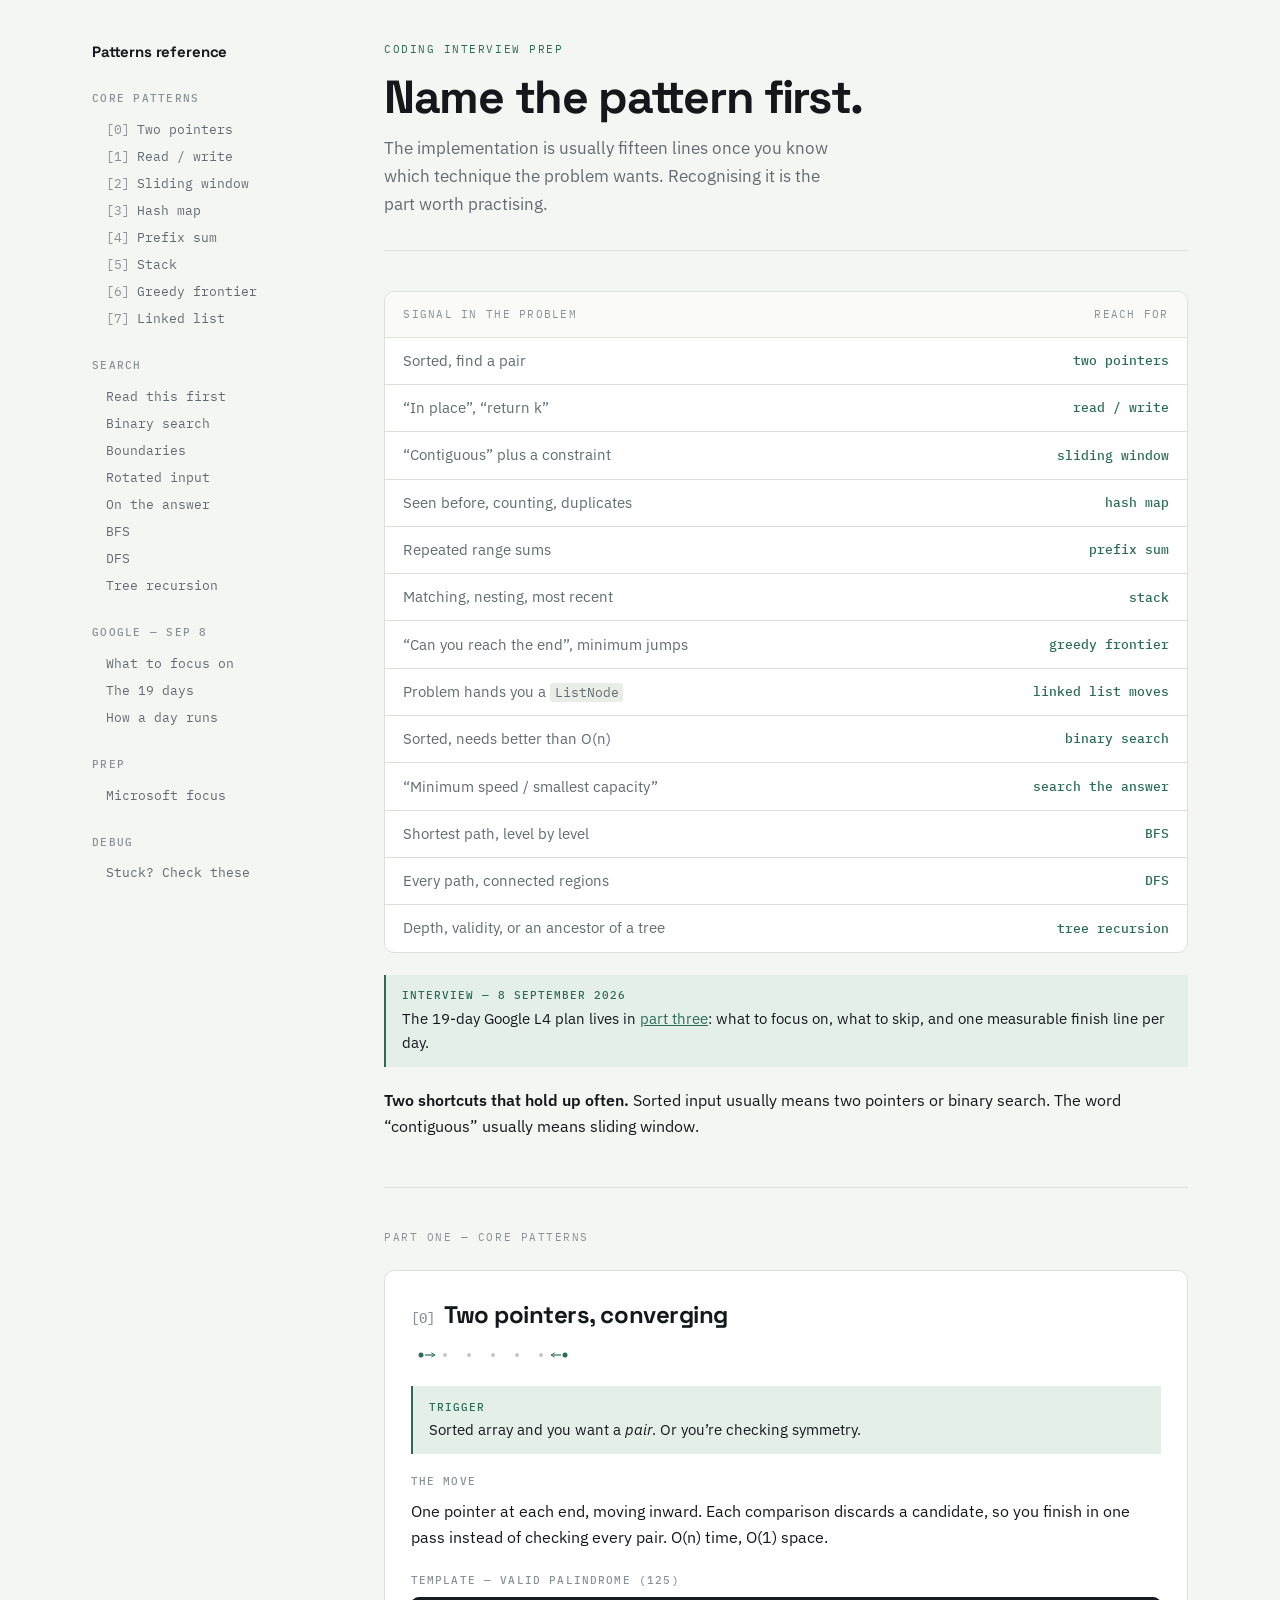
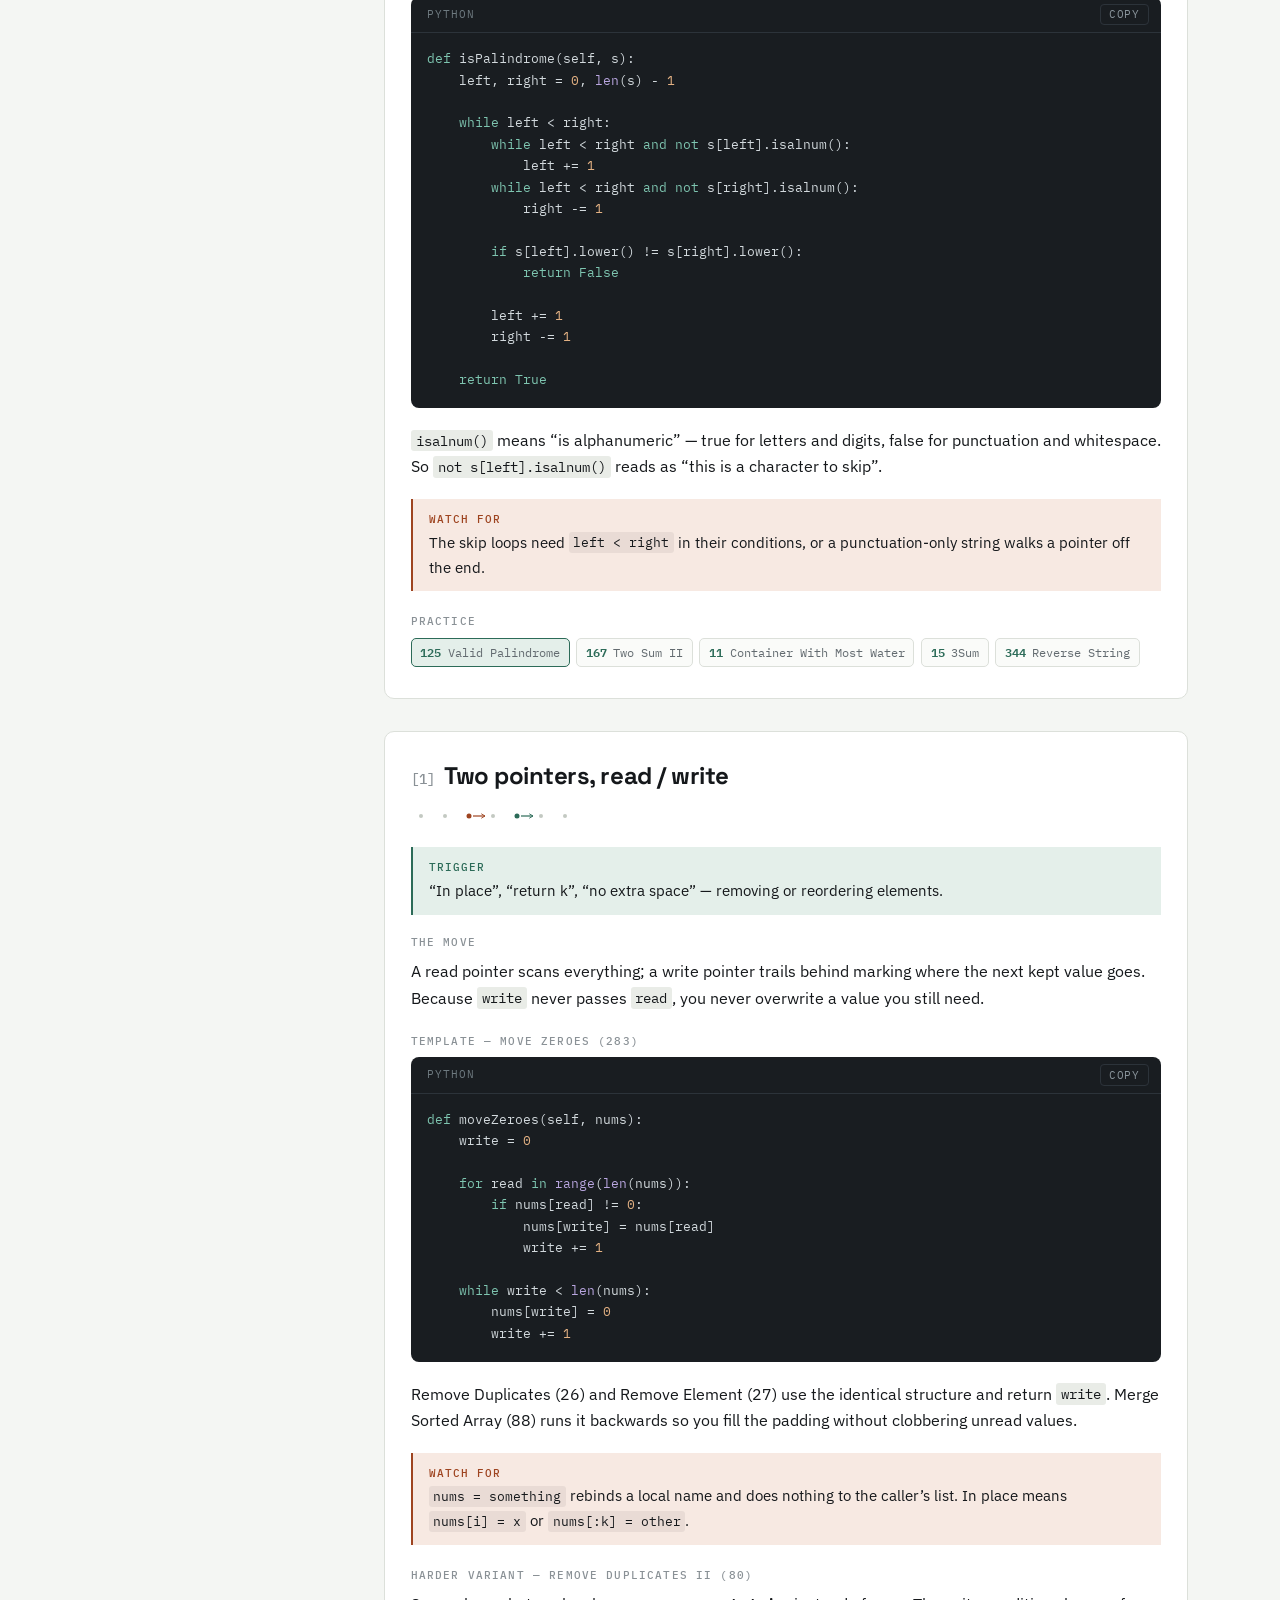
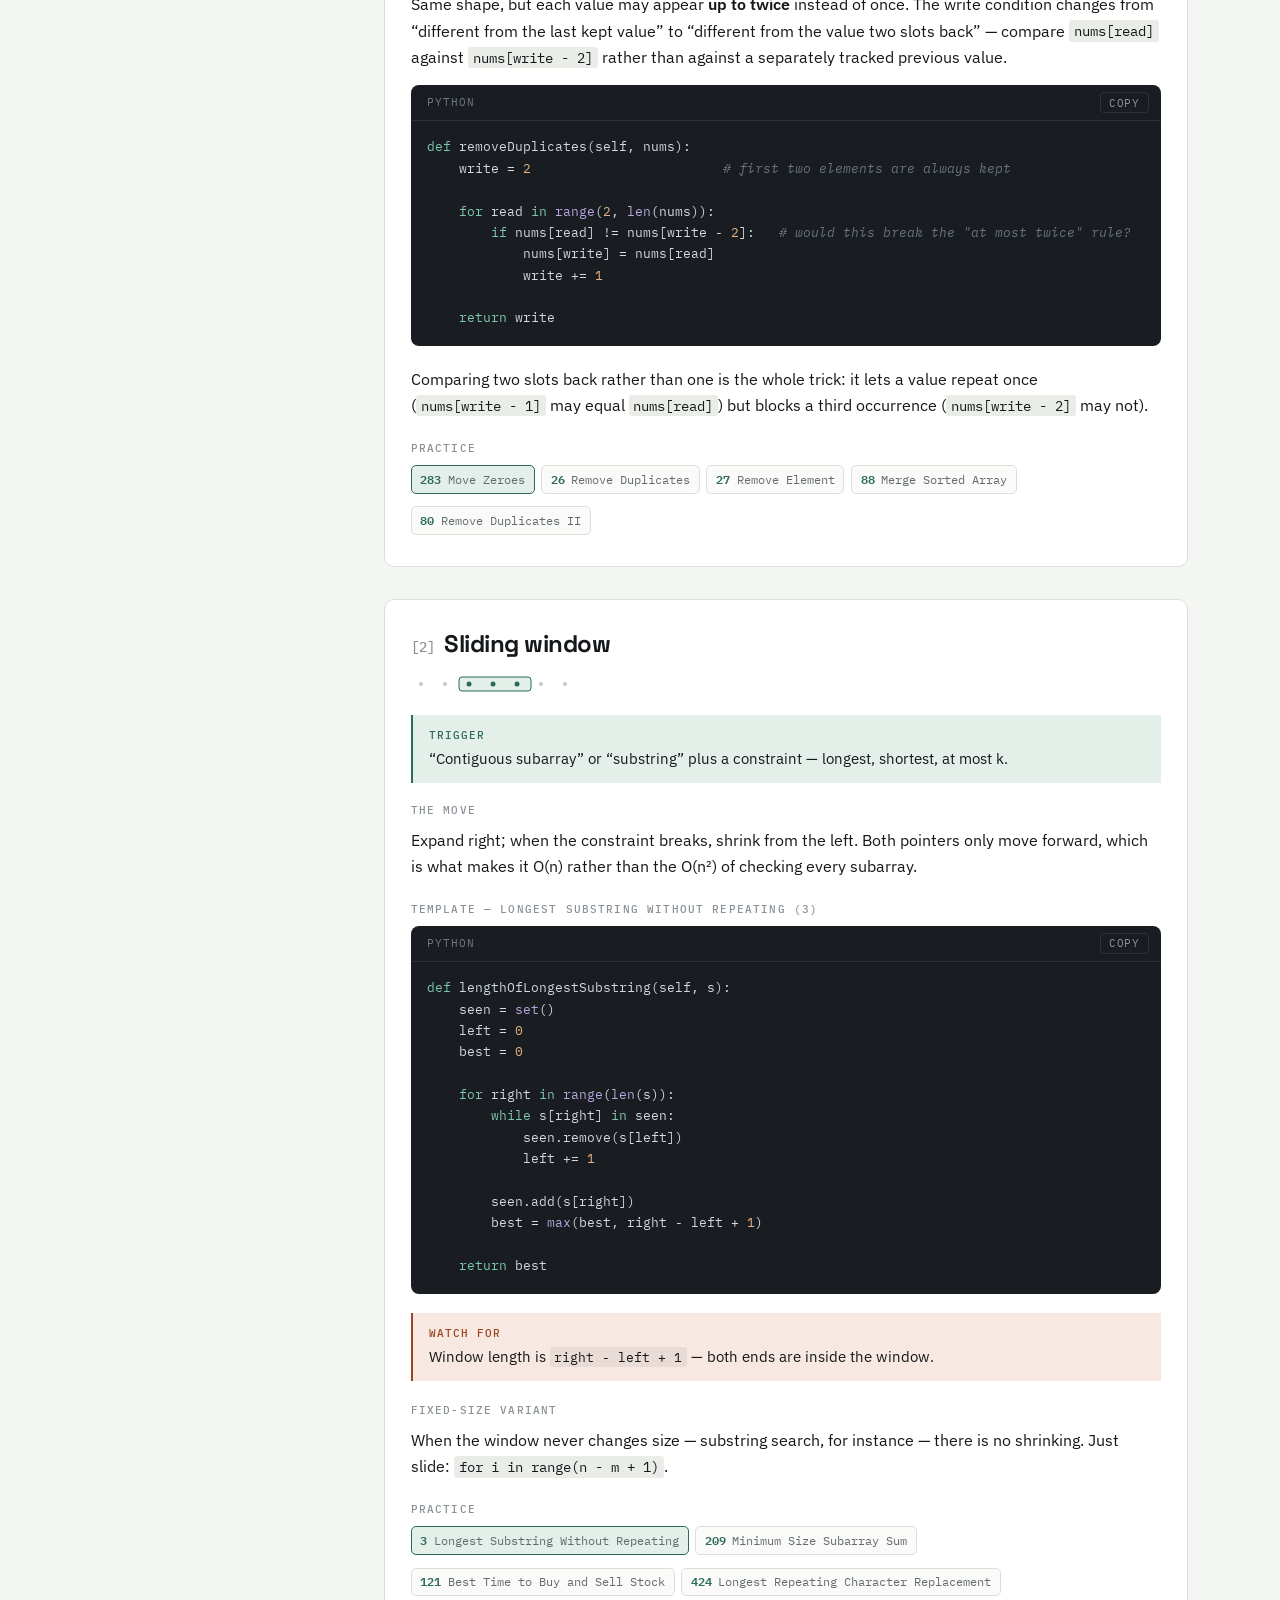
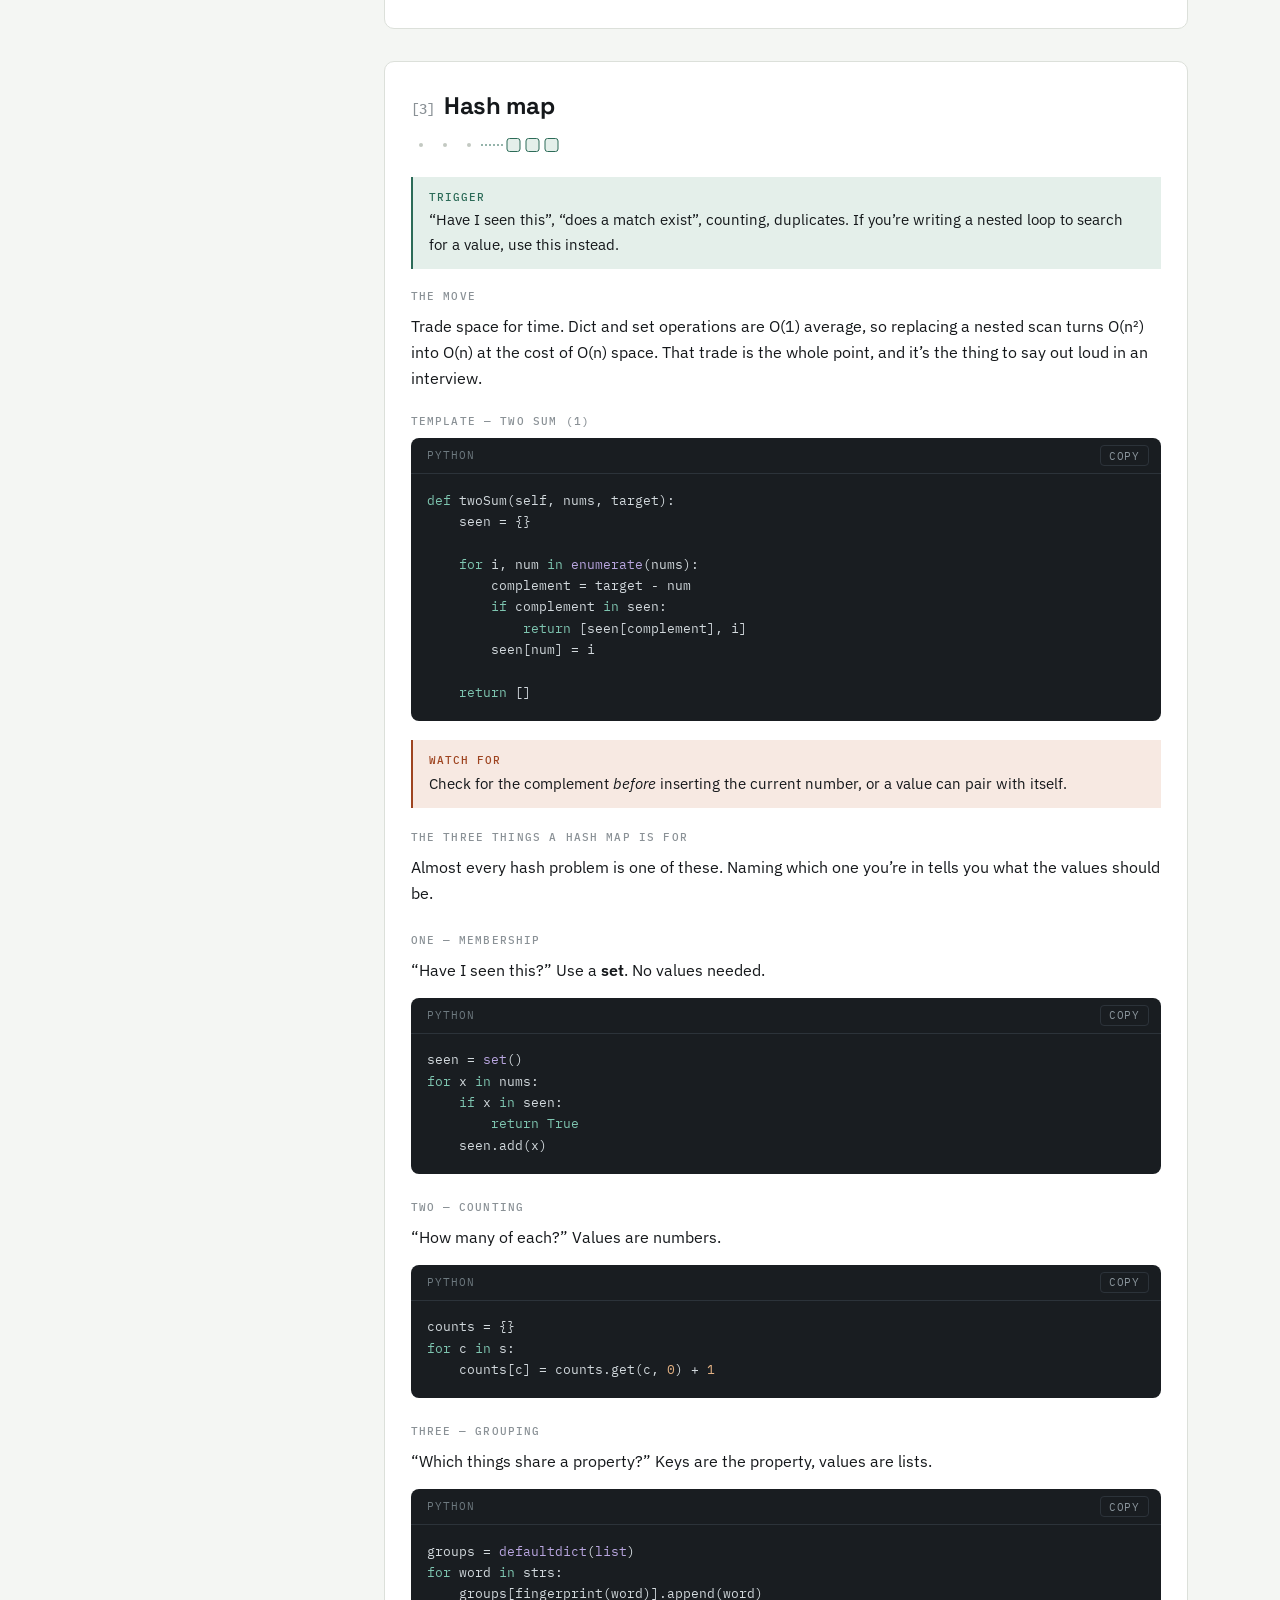
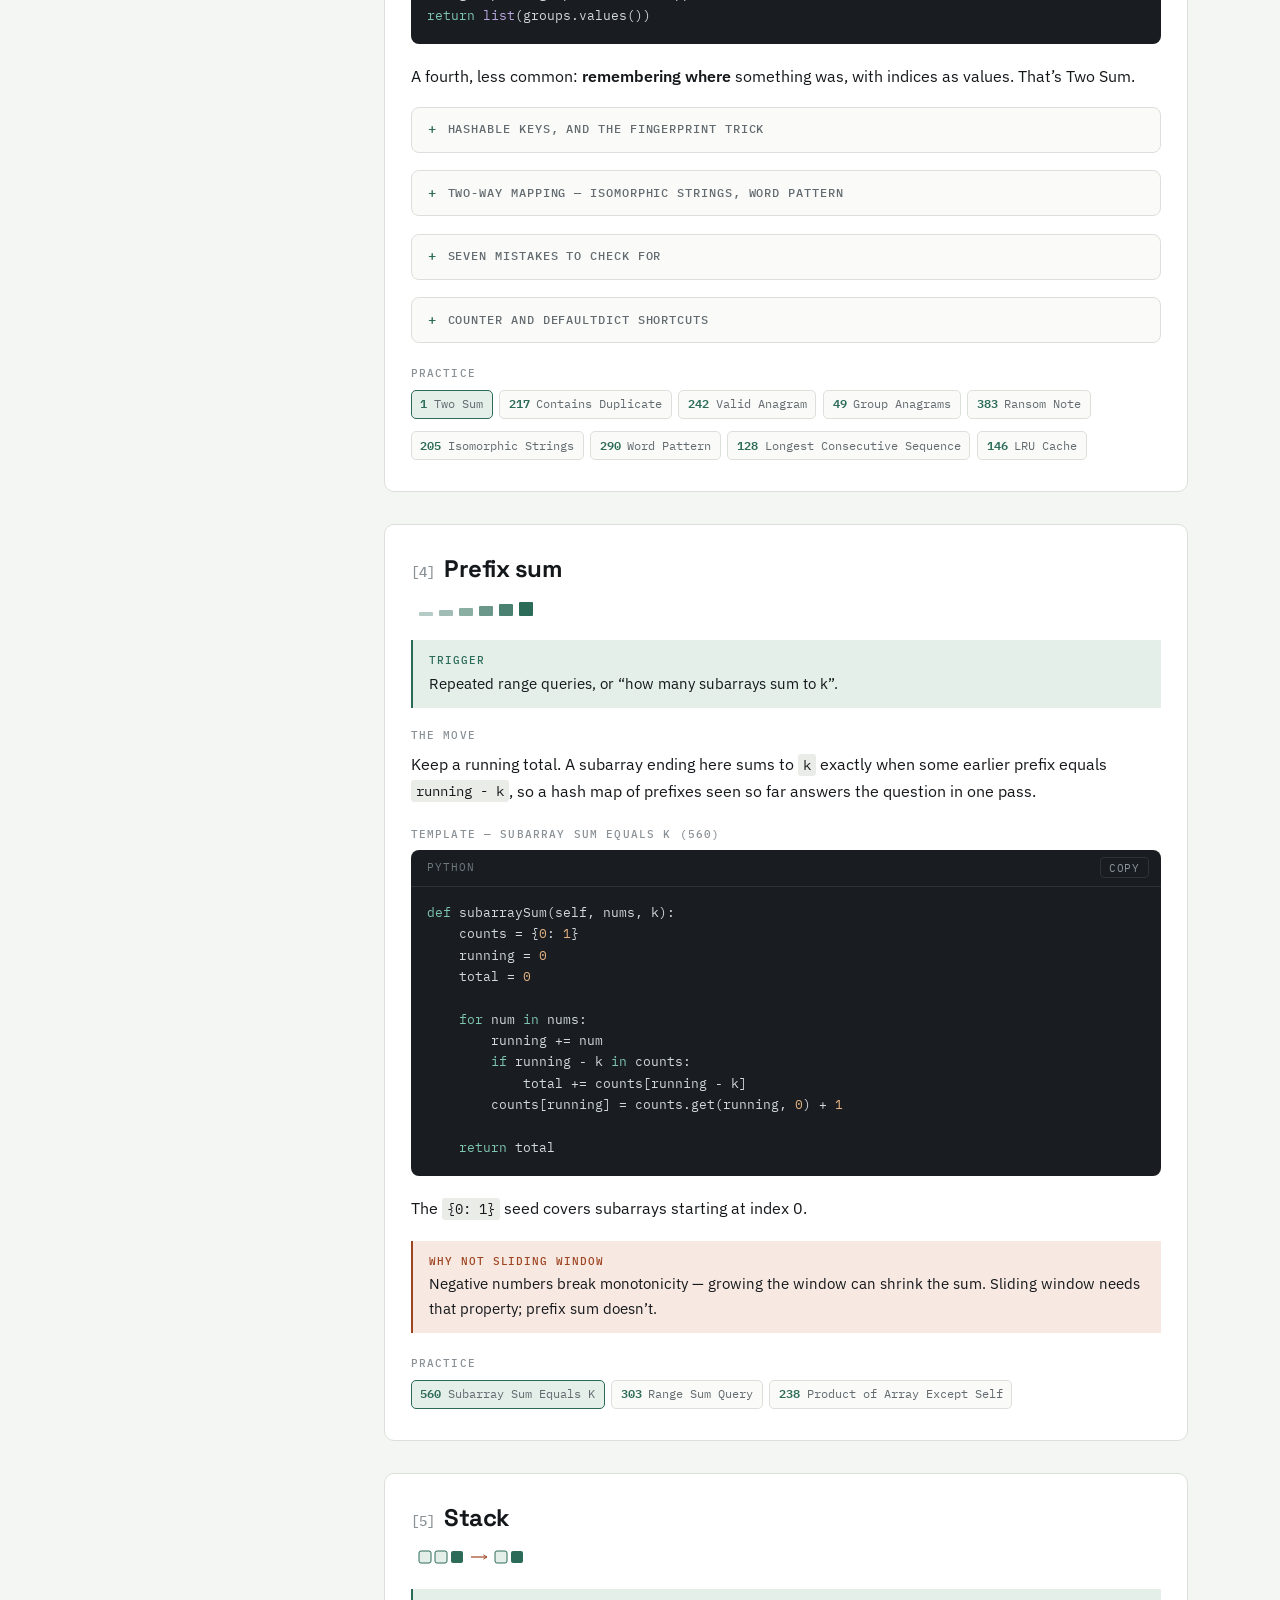
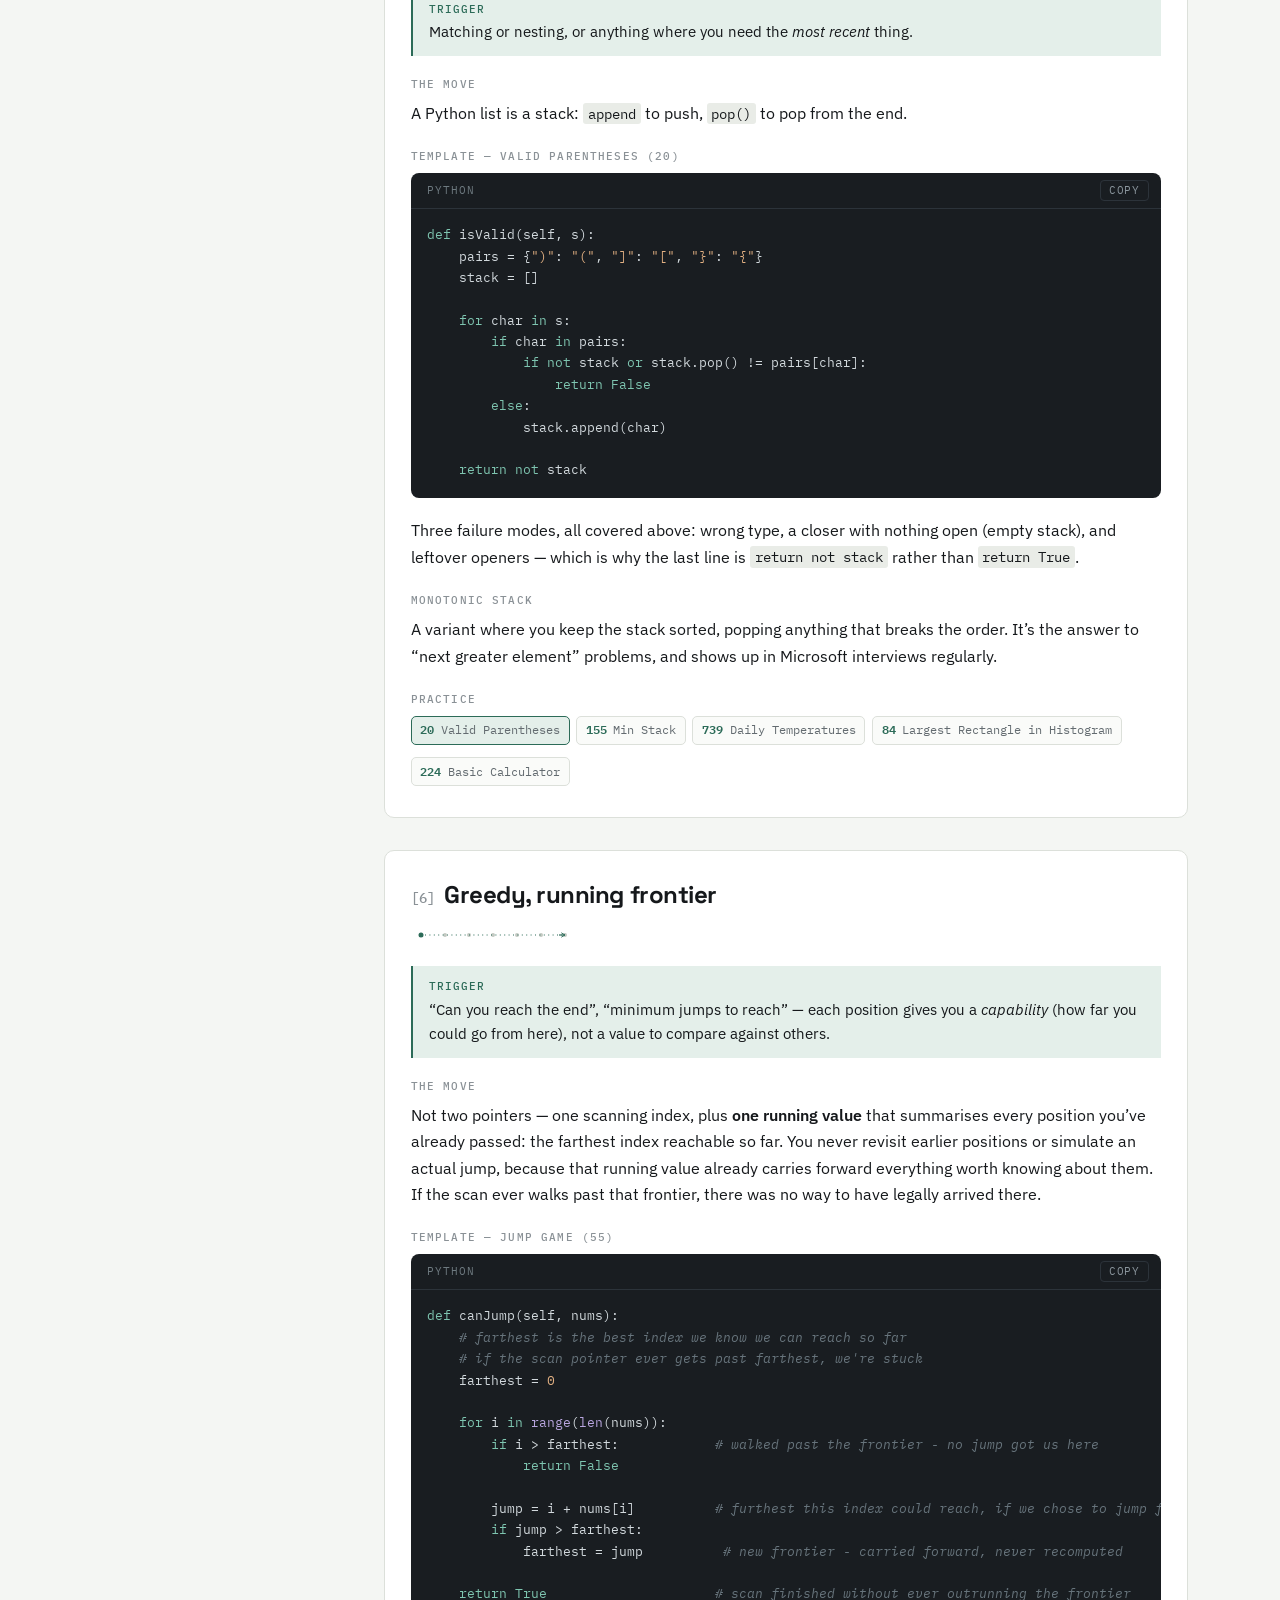
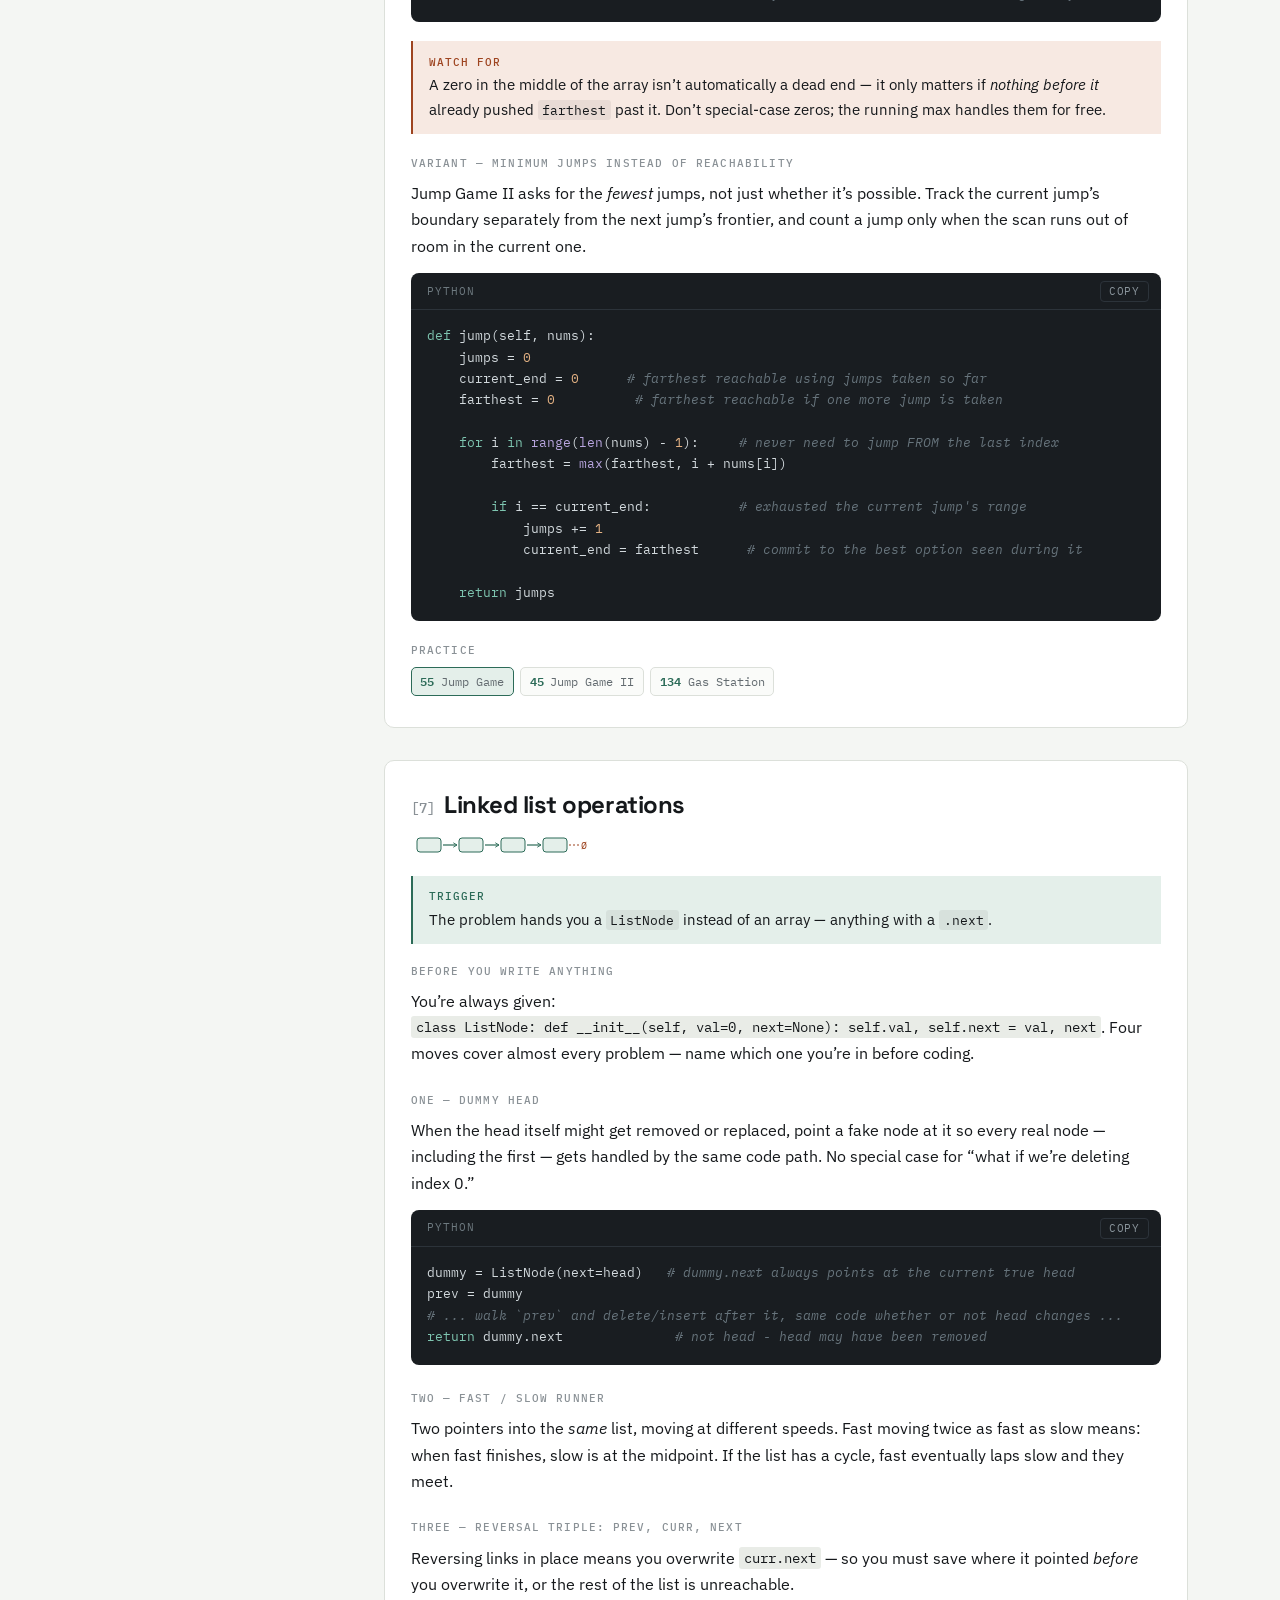
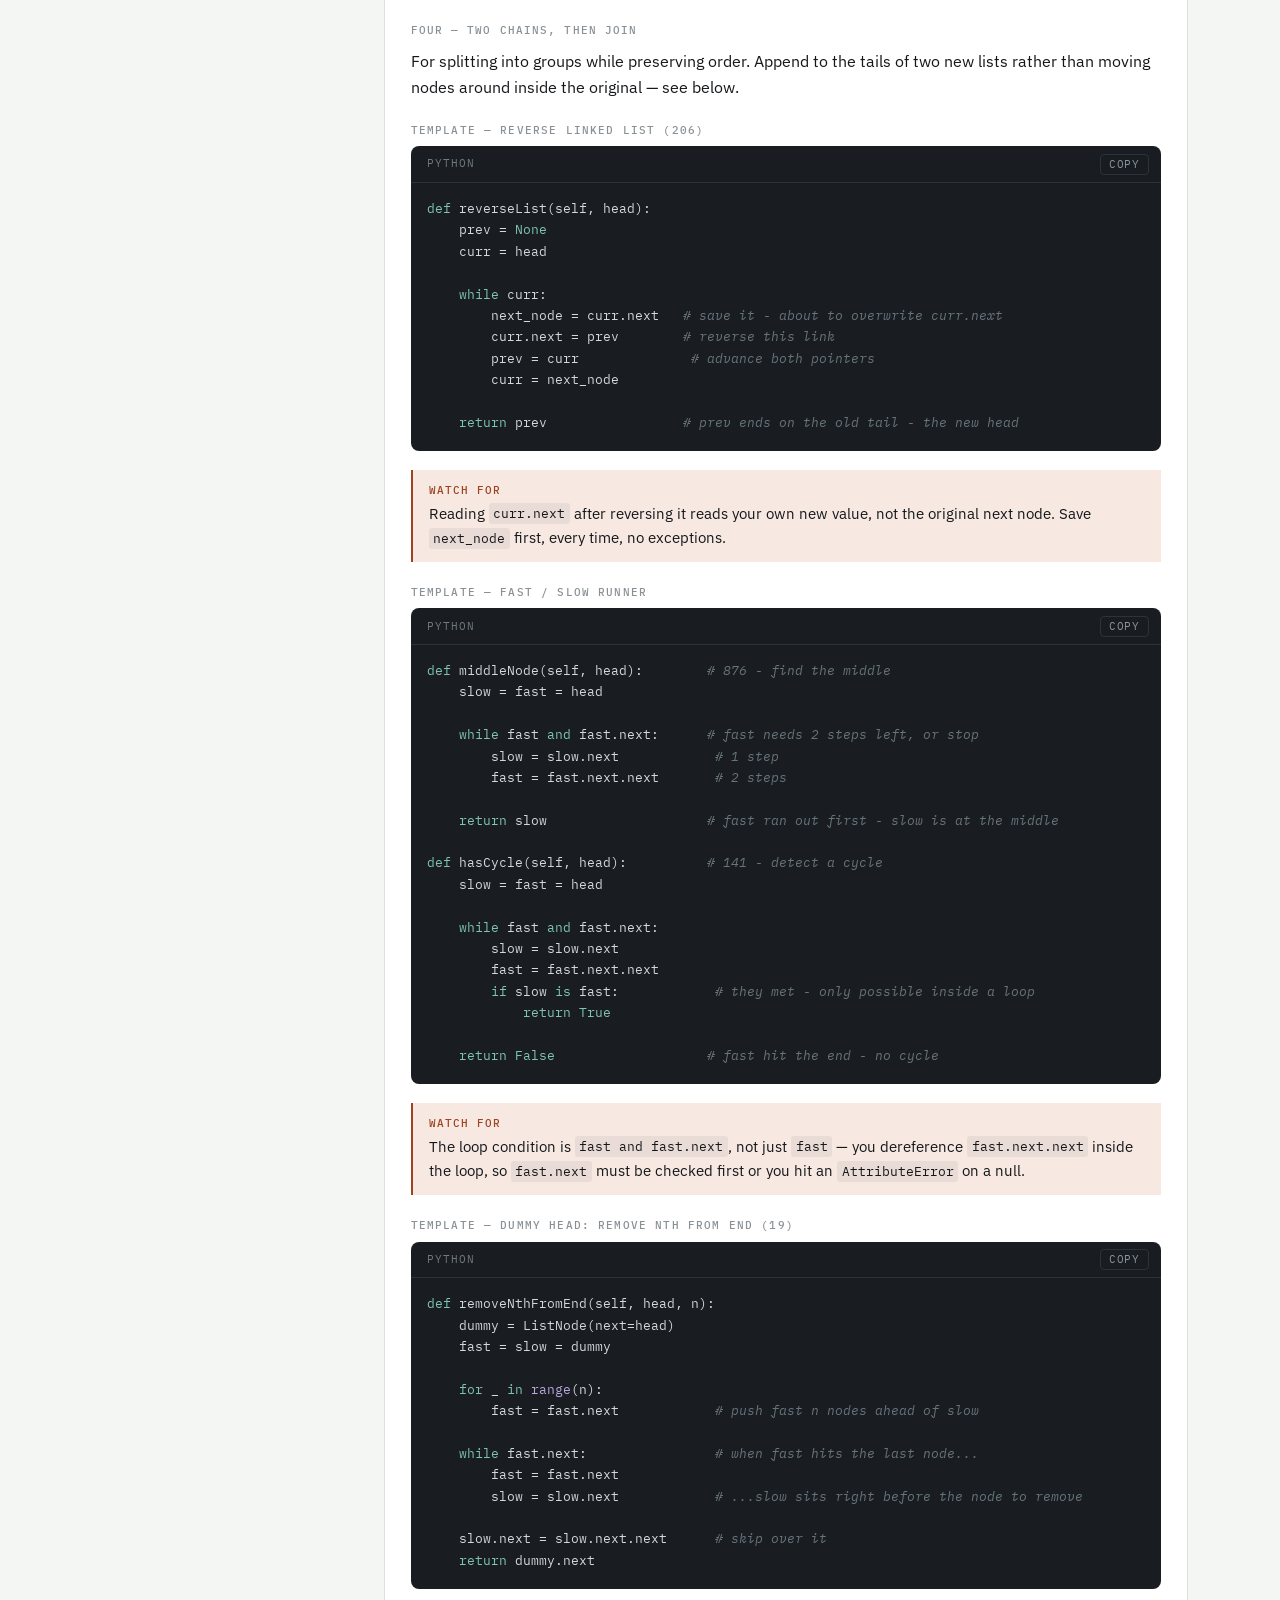
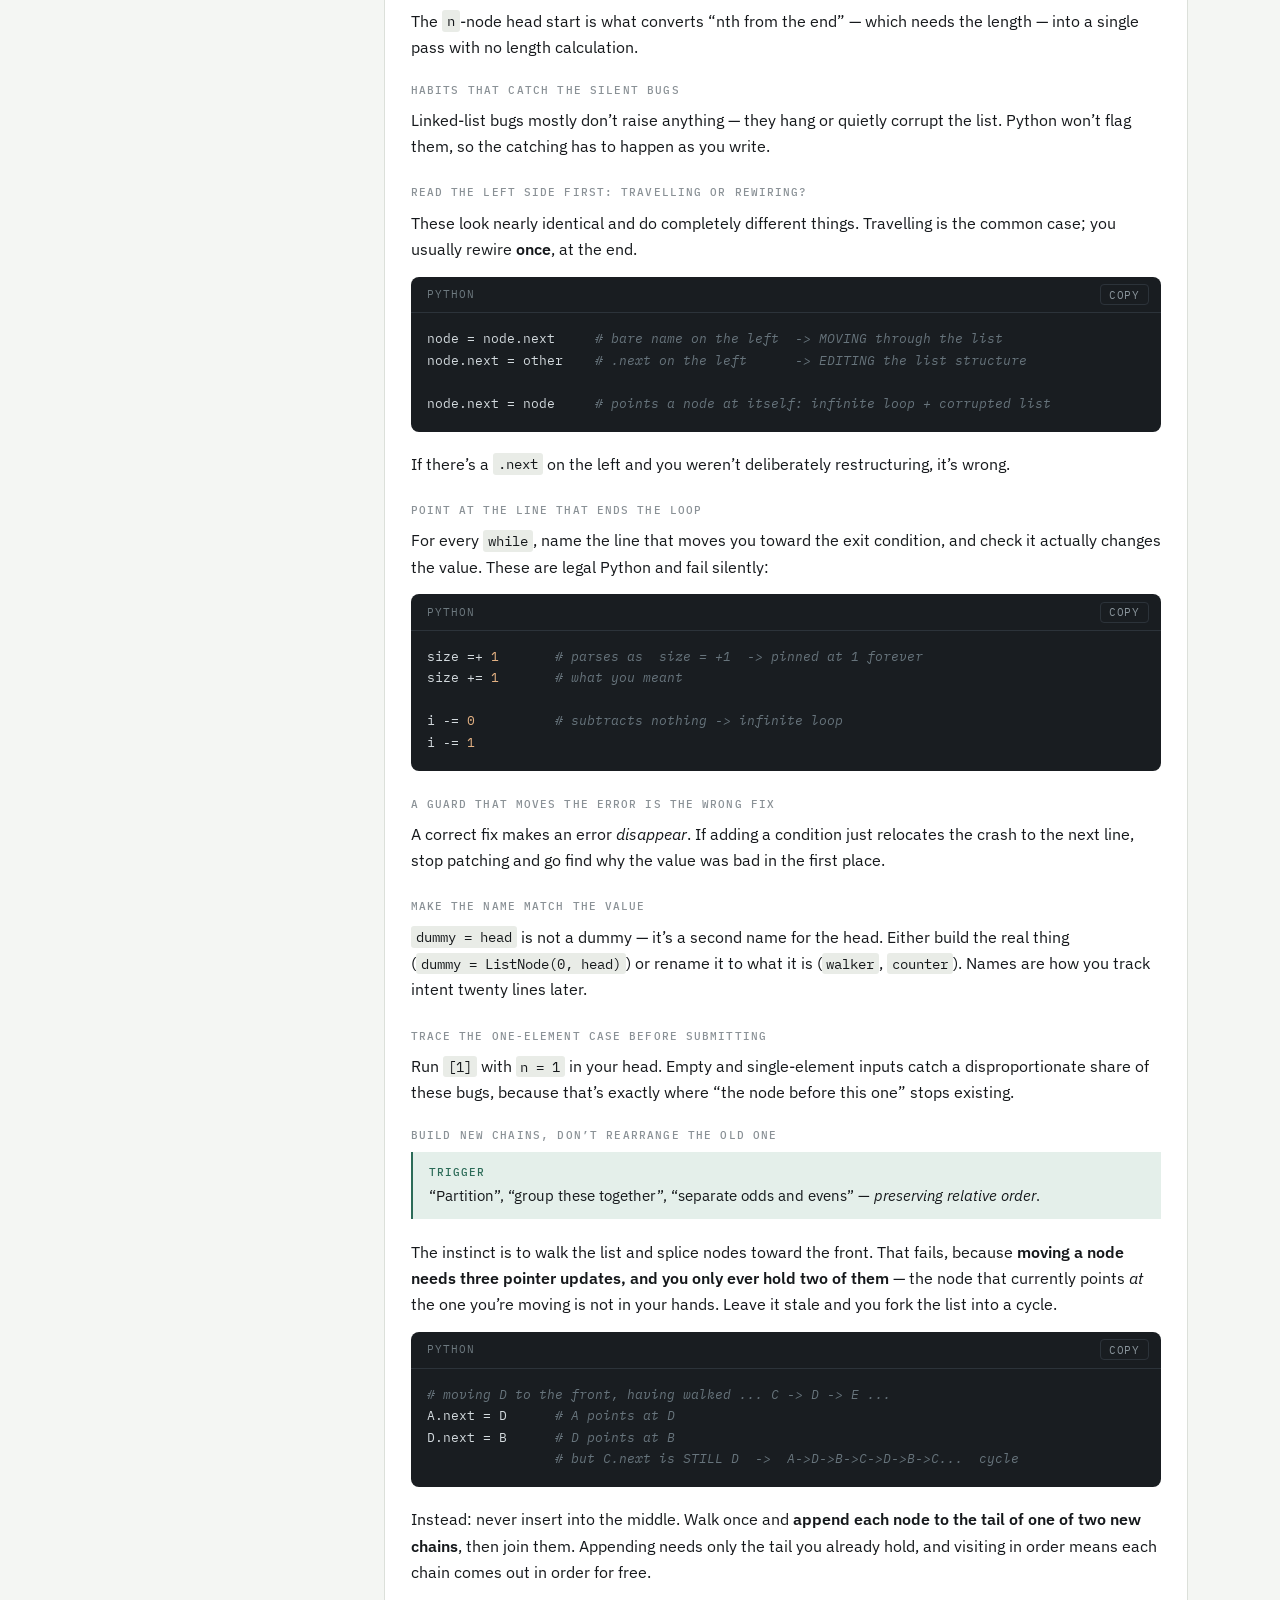
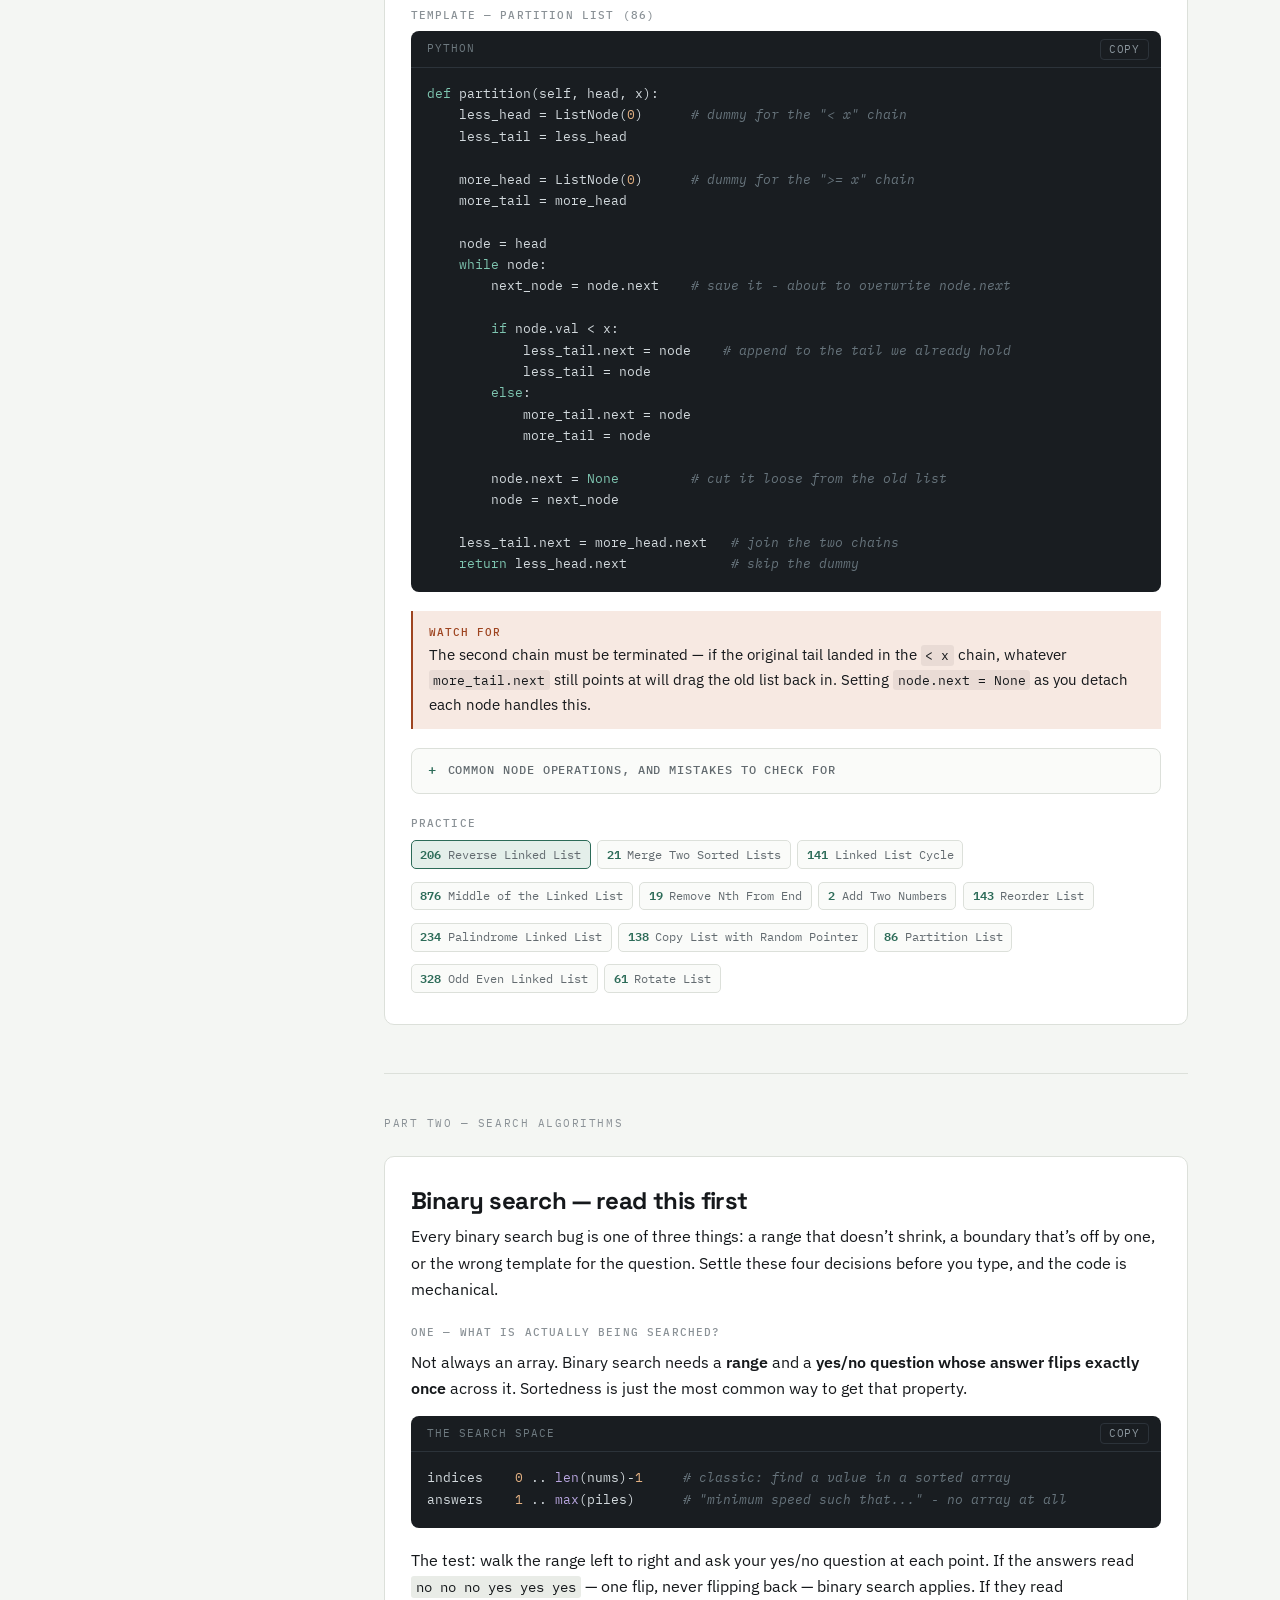
==== commit 95045a45: "Add Google L4 plan: focus tiers, 19-day schedule, daily loop Reviews the Sep 8 study handbook and la" ====
--- a/index.html
+++ b/index.html
@@ -132,6 +132,27 @@
 .deep-body>h3:first-child,.deep-body>h4:first-child{margin-top:1rem}
 
 
+/* ---------- study plan ---------- */
+.tier{display:grid;grid-template-columns:150px minmax(0,1fr);gap:1rem;padding:.85rem 0;border-top:1px solid var(--rule)}
+.tier:first-of-type{border-top:none;padding-top:.2rem}
+.tier-n{font-family:var(--mono);font-size:11px;letter-spacing:.1em;text-transform:uppercase;color:var(--signal);font-weight:500}
+.tier-n span{display:block;color:var(--faint);letter-spacing:0;text-transform:none;font-size:11.5px;margin-top:.15rem}
+.tier-b{font-size:14.5px}
+.tier-b p{margin:0 0 .3rem}
+.tier-b .why{color:var(--muted);font-size:13.5px;margin:0}
+
+.day{display:grid;grid-template-columns:92px minmax(0,1fr);gap:1.1rem;padding:1rem 0 .9rem;border-top:1px solid var(--rule)}
+.day:first-of-type{border-top:none}
+.day-when{font-family:var(--mono);font-size:11.5px;color:var(--faint);line-height:1.45}
+.day-when b{display:block;font-size:13px;color:var(--signal);font-weight:600;letter-spacing:-0.01em}
+.day-t{font-family:var(--display);font-weight:500;font-size:1.04rem;letter-spacing:-0.01em;margin:0 0 .3rem}
+.day-t em{font-family:var(--mono);font-style:normal;font-size:10.5px;letter-spacing:.1em;text-transform:uppercase;
+  color:var(--warn);background:var(--warn-bg);border-radius:3px;padding:.12rem .4rem;margin-left:.45rem;vertical-align:.12em}
+.done{font-size:14px;color:var(--muted);margin:.45rem 0 0}
+.done b{font-family:var(--mono);font-size:10.5px;letter-spacing:.1em;text-transform:uppercase;color:var(--faint);font-weight:500;margin-right:.4rem}
+.gate{border-left:2px solid var(--signal);background:var(--signal-bg);padding:.55rem .9rem;margin:.2rem 0 1rem;font-size:14px}
+.gate b{font-family:var(--mono);font-size:10.5px;letter-spacing:.09em;text-transform:uppercase;color:var(--signal);font-weight:500;margin-right:.4rem}
+
 /* ---------- misc ---------- */
 .plist{columns:2;column-gap:2rem;font-size:14.5px;margin:0 0 1.4rem;padding-left:1.1rem}
 .plist li{break-inside:avoid;margin-bottom:.28rem;color:var(--muted)}
@@ -149,6 +170,8 @@
   .rail a{padding:.1rem 0;border-left:none}
   .rail a.on{border-left:none}
   .plist{columns:1}
+  .tier,.day{grid-template-columns:1fr;gap:.35rem}
+  .day-when b{display:inline;margin-right:.5rem}
   .card{padding:1.2rem 1.1rem 1rem}
   main{padding-top:0}
 }
@@ -178,6 +201,10 @@
   <a href="#bfs">BFS</a>
   <a href="#dfs">DFS</a>
   <a href="#tree-recursion">Tree recursion</a>
+  <h4>Google &mdash; Sep 8</h4>
+  <a href="#google-focus">What to focus on</a>
+  <a href="#google-plan">The 19 days</a>
+  <a href="#google-day">How a day runs</a>
   <h4>Prep</h4>
   <a href="#microsoft">Microsoft focus</a>
   <h4>Debug</h4>
@@ -214,6 +241,8 @@
   <a class="sig" href="#dfs"><span class="sig-q">Every path, connected regions</span><span class="sig-a">DFS</span></a>
   <a class="sig" href="#tree-recursion"><span class="sig-q">Depth, validity, or an ancestor of a tree</span><span class="sig-a">tree recursion</span></a>
 </div>
+
+<div class="trigger"><b>Interview — 8 September 2026</b>The 19-day Google L4 plan lives in <a href="#google-plan">part three</a>: what to focus on, what to skip, and one measurable finish line per day.</div>
 
 <p><strong>Two shortcuts that hold up often.</strong> Sorted input usually means two pointers or binary search. The word &ldquo;contiguous&rdquo; usually means sliding window.</p>
 
@@ -1367,7 +1396,390 @@
 </div>
 </section>
 
-<p class="part">Part three — Microsoft focus</p>
+<p class="part">Part three — Google L4, September 8</p>
+
+<!-- ============ GOOGLE — WHAT TO FOCUS ON ============ -->
+<section id="google-focus">
+<div class="card">
+  <div class="card-hd"><h2>What to focus on</h2></div>
+  <p><strong>19 study days, then the interview.</strong> Arrays and hash maps are already comfortable, so the time goes to graphs, trees, search, heaps, backtracking and DP. The goal is not a problem count. It is this: see an unfamiliar prompt, name the structure underneath it, state a baseline, derive something better, write clean Python, and test it out loud.</p>
+
+  <div class="trigger"><b>The one habit worth drilling every day</b>Before you write a line, finish one sentence — &ldquo;<em>dfs(node) returns…</em>&rdquo;, &ldquo;<em>the window always contains…</em>&rdquo;, &ldquo;<em>lo is the smallest value that could still be the answer</em>&rdquo;. Google is scoring the reasoning. A stated invariant is the cheapest possible evidence of it.</div>
+
+  <p class="slot">Where the hours go</p>
+
+  <div class="tier">
+    <div class="tier-n">Tier 1<span>~half your time</span></div>
+    <div class="tier-b">
+      <p><strong>Graphs and trees.</strong> Grid and adjacency traversal, BFS by levels, topological sort, Dijkstra. Tree recursion, level order, BST bounds, lowest common ancestor.</p>
+      <p class="why">This is the bulk of what Google actually asks, and it is where your prep gap is. Everything in tier 2 shows up wrapped in one of these.</p>
+    </div>
+  </div>
+  <div class="tier">
+    <div class="tier-n">Tier 2<span>~a third</span></div>
+    <div class="tier-b">
+      <p><strong>Binary search on an answer, heaps and top-K, intervals and greedy, backtracking with pruning.</strong></p>
+      <p class="why">High frequency, small surface area. Each is one template plus one invariant you have to say out loud.</p>
+    </div>
+  </div>
+  <div class="tier">
+    <div class="tier-n">Tier 3<span>the rest</span></div>
+    <div class="tier-b">
+      <p><strong>DP and Union Find — recognise and implement the common shapes only.</strong> Take-vs-skip, prefix feasibility, two-sequence DP. Union Find for &ldquo;edges arrive one at a time&rdquo;.</p>
+      <p class="why">Worth being unsurprised by. Not worth becoming a specialist in with 19 days on the clock.</p>
+    </div>
+  </div>
+  <div class="tier">
+    <div class="tier-n">Skip<span>deliberately</span></div>
+    <div class="tier-b">
+      <p><strong>Minimum spanning trees, tries beyond the basics, segment trees, KMP and friends, bit tricks, Hard DP.</strong></p>
+      <p class="why">Low probability at L4, and every hour here is an hour not spent on tier 1. If one appears, modelling the problem clearly will earn more than a half-remembered algorithm.</p>
+    </div>
+  </div>
+
+  <p class="slot">The other half of the score</p>
+  <ul>
+    <li><strong>Narration.</strong> Clarify, baseline, invariant, code, walk through, complexity, follow-up — in that order, every time. An unspoken correct approach scores below a spoken one.</li>
+    <li><strong>Follow-ups.</strong> Google interviewers change the question. After every solved problem, answer one out loud: <em>what if the weights weren&rsquo;t equal? what if the input didn&rsquo;t fit in memory? what if duplicates were allowed? what if the tree had cycles?</em> Two minutes, every problem. This is the L4 differentiator and it costs almost nothing.</li>
+    <li><strong>Recovery.</strong> Being wrong and catching it yourself reads as strength. Practise saying &ldquo;that duplicates queue entries — I should mark seen on enqueue instead&rdquo; rather than silently editing.</li>
+  </ul>
+
+  <div class="watch"><b>Not covered here</b>This plan is coding rounds only. The loop also has a Googleyness / behavioural round, and it is scored. Three 30-minute slots are built into the schedule below (Aug 25, Aug 31, Sep 6) for STAR stories — conflict, failure, ambiguity, influence without authority, a project you owned end to end. Write them once, out loud, and stop. Do not let this become a fourth thing to cram.</div>
+</div>
+</section>
+
+<!-- ============ GOOGLE — THE 19 DAYS ============ -->
+<section id="google-plan">
+<div class="card">
+  <div class="card-hd"><h2>The 19 days</h2></div>
+  <p>Two problems are mandatory; the third is a transfer test and it is always the one you drop when time runs out. Every day has one measurable finish line — if you can&rsquo;t do the <em>done when</em>, the day isn&rsquo;t finished, and the next day loses its third problem instead.</p>
+
+  <div class="gate"><b>Re-solve rule</b>Anything that needed a hint or an editorial goes back on the next day&rsquo;s list, from a blank file. Backlog beats new topics, always.</div>
+
+  <div class="day">
+    <div class="day-when"><b>Aug 20</b>Thu</div>
+    <div>
+      <p class="day-t">Tree recursion</p>
+      <ul class="chips">
+        <li><a class="chip lead" href="https://leetcode.com/problems/maximum-depth-of-binary-tree/"><span class="no">104</span> Maximum Depth</a></li>
+        <li><a class="chip lead" href="https://leetcode.com/problems/invert-binary-tree/"><span class="no">226</span> Invert Binary Tree</a></li>
+        <li><a class="chip" href="https://leetcode.com/problems/diameter-of-binary-tree/"><span class="no">543</span> Diameter</a></li>
+      </ul>
+      <p class="done"><b>Done when</b>You can say what <code>dfs(node)</code> returns before writing it, and 543 makes sense as &ldquo;return height upward, update a different global answer&rdquo;.</p>
+    </div>
+  </div>
+
+  <div class="day">
+    <div class="day-when"><b>Aug 21</b>Fri</div>
+    <div>
+      <p class="day-t">Trees: levels, bounds, ancestors</p>
+      <ul class="chips">
+        <li><a class="chip lead" href="https://leetcode.com/problems/binary-tree-level-order-traversal/"><span class="no">102</span> Level Order</a></li>
+        <li><a class="chip lead" href="https://leetcode.com/problems/validate-binary-search-tree/"><span class="no">98</span> Validate BST</a></li>
+        <li><a class="chip" href="https://leetcode.com/problems/lowest-common-ancestor-of-a-binary-tree/"><span class="no">236</span> Lowest Common Ancestor</a></li>
+      </ul>
+      <p class="done"><b>Done when</b>You can explain why 98 needs ancestor bounds rather than parent-child comparisons, and name what state crosses each recursive boundary.</p>
+    </div>
+  </div>
+
+  <div class="day">
+    <div class="day-when"><b>Aug 22</b>Sat</div>
+    <div>
+      <p class="day-t">Graph DFS: connected components <em>timed</em></p>
+      <ul class="chips">
+        <li><a class="chip lead" href="https://leetcode.com/problems/number-of-islands/"><span class="no">200</span> Number of Islands</a></li>
+        <li><a class="chip lead" href="https://leetcode.com/problems/clone-graph/"><span class="no">133</span> Clone Graph</a></li>
+        <li><a class="chip" href="https://leetcode.com/problems/max-area-of-island/"><span class="no">695</span> Max Area of Island</a></li>
+      </ul>
+      <p class="done"><b>Done when</b>200 was solved under a 45-minute timer, narrated aloud, in a blank editor with no autocomplete — the first rehearsal, on purpose, in week one.</p>
+    </div>
+  </div>
+
+  <div class="day">
+    <div class="day-when"><b>Aug 23</b>Sun</div>
+    <div>
+      <p class="day-t">BFS and unweighted shortest paths</p>
+      <ul class="chips">
+        <li><a class="chip lead" href="https://leetcode.com/problems/rotting-oranges/"><span class="no">994</span> Rotting Oranges</a></li>
+        <li><a class="chip lead" href="https://leetcode.com/problems/shortest-path-in-binary-matrix/"><span class="no">1091</span> Shortest Path in Binary Matrix</a></li>
+        <li><a class="chip" href="https://leetcode.com/problems/pacific-atlantic-water-flow/"><span class="no">417</span> Pacific Atlantic</a></li>
+        <li><a class="chip" href="https://leetcode.com/problems/word-ladder/"><span class="no">127</span> Word Ladder — model only</a></li>
+      </ul>
+      <p class="done"><b>Done when</b>You can say in plain English why BFS and not DFS gives fewest equal-cost steps, and why <code>seen</code> is marked on enqueue. For 127, describe the nodes and edges out loud and stop — do not grind it to Accepted.</p>
+    </div>
+  </div>
+
+  <div class="day">
+    <div class="day-when"><b>Aug 24</b>Mon</div>
+    <div>
+      <p class="day-t">Directed graphs, topological sort</p>
+      <ul class="chips">
+        <li><a class="chip lead" href="https://leetcode.com/problems/course-schedule/"><span class="no">207</span> Course Schedule</a></li>
+        <li><a class="chip lead" href="https://leetcode.com/problems/course-schedule-ii/"><span class="no">210</span> Course Schedule II</a></li>
+        <li><a class="chip" href="https://leetcode.com/problems/find-eventual-safe-states/"><span class="no">802</span> Eventual Safe States</a></li>
+      </ul>
+      <p class="done"><b>Done when</b>Edge direction follows the story without hesitation, and you can state why <code>len(order) &lt; n</code> means a cycle.</p>
+    </div>
+  </div>
+
+  <div class="day">
+    <div class="day-when"><b>Aug 25</b>Tue</div>
+    <div>
+      <p class="day-t">Heaps and Dijkstra <em>+ 30 min STAR</em></p>
+      <ul class="chips">
+        <li><a class="chip lead" href="https://leetcode.com/problems/kth-largest-element-in-an-array/"><span class="no">215</span> Kth Largest</a></li>
+        <li><a class="chip lead" href="https://leetcode.com/problems/network-delay-time/"><span class="no">743</span> Network Delay Time</a></li>
+        <li><a class="chip" href="https://leetcode.com/problems/path-with-maximum-probability/"><span class="no">1514</span> Max Probability</a></li>
+      </ul>
+      <p class="done"><b>Done when</b>You can explain where BFS stops being valid and why the heap fixes it, and why stale heap entries are skipped rather than removed.</p>
+    </div>
+  </div>
+
+  <div class="day">
+    <div class="day-when"><b>Aug 26</b>Wed</div>
+    <div>
+      <p class="day-t">Intervals and greedy</p>
+      <ul class="chips">
+        <li><a class="chip lead" href="https://leetcode.com/problems/merge-intervals/"><span class="no">56</span> Merge Intervals</a></li>
+        <li><a class="chip lead" href="https://leetcode.com/problems/insert-interval/"><span class="no">57</span> Insert Interval</a></li>
+        <li><a class="chip" href="https://leetcode.com/problems/non-overlapping-intervals/"><span class="no">435</span> Non-overlapping Intervals</a></li>
+      </ul>
+      <p class="done"><b>Done when</b>You can give the reason the greedy choice in 435 cannot hurt the global answer — not just the rule, the argument.</p>
+    </div>
+  </div>
+
+  <div class="day">
+    <div class="day-when"><b>Aug 27</b>Thu</div>
+    <div>
+      <p class="day-t">Binary search beyond sorted arrays</p>
+      <ul class="chips">
+        <li><a class="chip lead" href="https://leetcode.com/problems/binary-search/"><span class="no">704</span> Binary Search</a></li>
+        <li><a class="chip lead" href="https://leetcode.com/problems/search-in-rotated-sorted-array/"><span class="no">33</span> Rotated Sorted Array</a></li>
+        <li><a class="chip" href="https://leetcode.com/problems/koko-eating-bananas/"><span class="no">875</span> Koko Eating Bananas</a></li>
+      </ul>
+      <p class="done"><b>Done when</b>You write what <code>lo</code> and <code>hi</code> mean before the loop, and &ldquo;minimum X such that…&rdquo; makes you look for a monotonic predicate automatically.</p>
+    </div>
+  </div>
+
+  <div class="day">
+    <div class="day-when"><b>Aug 28</b>Fri</div>
+    <div>
+      <p class="day-t">Backtracking I: state and choices</p>
+      <ul class="chips">
+        <li><a class="chip lead" href="https://leetcode.com/problems/subsets/"><span class="no">78</span> Subsets</a></li>
+        <li><a class="chip lead" href="https://leetcode.com/problems/permutations/"><span class="no">46</span> Permutations</a></li>
+        <li><a class="chip" href="https://leetcode.com/problems/combination-sum/"><span class="no">39</span> Combination Sum</a></li>
+      </ul>
+      <p class="done"><b>Done when</b>You can name state, choices, completion condition and undo before coding — four sentences, then type.</p>
+    </div>
+  </div>
+
+  <div class="day">
+    <div class="day-when"><b>Aug 29</b>Sat</div>
+    <div>
+      <p class="day-t">Backtracking II: pruning <em>mock round 1</em></p>
+      <ul class="chips">
+        <li><a class="chip lead" href="https://leetcode.com/problems/word-search/"><span class="no">79</span> Word Search</a></li>
+        <li><a class="chip lead" href="https://leetcode.com/problems/generate-parentheses/"><span class="no">22</span> Generate Parentheses</a></li>
+        <li><a class="chip" href="https://leetcode.com/problems/open-the-lock/"><span class="no">752</span> Open the Lock — 45 min, timed, unseen</a></li>
+      </ul>
+      <p class="done"><b>Done when</b>You can say which partial states are impossible and cut them before recursing — and 752 was recognised as BFS over a hidden state space <em>before</em> coding, under the timer.</p>
+    </div>
+  </div>
+
+  <div class="day">
+    <div class="day-when"><b>Aug 30</b>Sun</div>
+    <div>
+      <p class="day-t">DP foundations <em>+ backlog</em></p>
+      <ul class="chips">
+        <li><a class="chip lead" href="https://leetcode.com/problems/climbing-stairs/"><span class="no">70</span> Climbing Stairs</a></li>
+        <li><a class="chip lead" href="https://leetcode.com/problems/house-robber/"><span class="no">198</span> House Robber</a></li>
+        <li><a class="chip" href="https://leetcode.com/problems/coin-change/"><span class="no">322</span> Coin Change</a></li>
+      </ul>
+      <p class="done"><b>Done when</b>You can derive House Robber&rsquo;s state and recurrence on paper before coding, and the re-solve backlog is empty. Clear the backlog first.</p>
+    </div>
+  </div>
+
+  <div class="day">
+    <div class="day-when"><b>Aug 31</b>Mon</div>
+    <div>
+      <p class="day-t">2D and string DP <em>+ 30 min STAR</em></p>
+      <ul class="chips">
+        <li><a class="chip lead" href="https://leetcode.com/problems/unique-paths/"><span class="no">62</span> Unique Paths</a></li>
+        <li><a class="chip lead" href="https://leetcode.com/problems/word-break/"><span class="no">139</span> Word Break</a></li>
+        <li><a class="chip" href="https://leetcode.com/problems/longest-common-subsequence/"><span class="no">1143</span> Longest Common Subsequence</a></li>
+      </ul>
+      <p class="done"><b>Done when</b>For any DP prompt you write one sentence defining <code>dp(state)</code>, then the recurrence, then the base case — in that order, before any code.</p>
+    </div>
+  </div>
+
+  <div class="day">
+    <div class="day-when"><b>Sep 1</b>Tue</div>
+    <div>
+      <p class="day-t">Union Find <em>+ catch-up</em></p>
+      <ul class="chips">
+        <li><a class="chip lead" href="https://leetcode.com/problems/redundant-connection/"><span class="no">684</span> Redundant Connection</a></li>
+        <li><a class="chip lead" href="https://leetcode.com/problems/accounts-merge/"><span class="no">721</span> Accounts Merge</a></li>
+        <li><a class="chip" href="https://leetcode.com/problems/min-cost-to-connect-all-points/"><span class="no">1584</span> Connect All Points — optional</a></li>
+      </ul>
+      <p class="done"><b>Done when</b>You can tell &ldquo;is it reachable right now&rdquo; (DFS/BFS) from &ldquo;edges keep arriving&rdquo; (Union Find). Skip 1584 unless everything else is clean — MSTs are off the critical path.</p>
+    </div>
+  </div>
+
+  <div class="day">
+    <div class="day-when"><b>Sep 2</b>Wed</div>
+    <div>
+      <p class="day-t">Array patterns + linked-list retrieval</p>
+      <ul class="chips">
+        <li><a class="chip lead" href="https://leetcode.com/problems/maximum-subarray/"><span class="no">53</span> Maximum Subarray</a></li>
+        <li><a class="chip lead" href="https://leetcode.com/problems/longest-repeating-character-replacement/"><span class="no">424</span> Character Replacement</a></li>
+        <li><a class="chip" href="https://leetcode.com/problems/reorder-list/"><span class="no">143</span> Reorder List</a></li>
+      </ul>
+      <p class="done"><b>Done when</b>You can derive Kadane from &ldquo;extend or restart&rdquo;, state the window invariant for 424, and 143 comes out clean — it is find-middle plus reverse plus join, the three linked-list moves in <a href="#linked-list">[7]</a>, and linked lists are where your silent bugs live.</p>
+    </div>
+  </div>
+
+  <div class="day">
+    <div class="day-when"><b>Sep 3</b>Thu</div>
+    <div>
+      <p class="day-t">Mixed simulation I <em>no tags</em></p>
+      <ul class="chips">
+        <li><a class="chip lead" href="https://leetcode.com/problems/path-with-minimum-effort/"><span class="no">1631</span> Path With Minimum Effort — 45 min, timed</a></li>
+        <li><a class="chip lead" href="https://leetcode.com/problems/time-based-key-value-store/"><span class="no">981</span> Time Based Key-Value Store</a></li>
+        <li><a class="chip" href="https://leetcode.com/problems/task-scheduler/"><span class="no">621</span> Task Scheduler</a></li>
+      </ul>
+      <p class="done"><b>Done when</b>You named the family without opening the tags, and stated the baseline before optimising even where the pattern was obvious.</p>
+    </div>
+  </div>
+
+  <div class="day">
+    <div class="day-when"><b>Sep 4</b>Fri</div>
+    <div>
+      <p class="day-t">Mixed simulation II <em>no tags</em></p>
+      <ul class="chips">
+        <li><a class="chip lead" href="https://leetcode.com/problems/evaluate-division/"><span class="no">399</span> Evaluate Division — 45 min, timed</a></li>
+        <li><a class="chip lead" href="https://leetcode.com/problems/binary-tree-right-side-view/"><span class="no">199</span> Right Side View</a></li>
+        <li><a class="chip" href="https://leetcode.com/problems/k-closest-points-to-origin/"><span class="no">973</span> K Closest Points</a></li>
+      </ul>
+      <p class="done"><b>Done when</b>An unfamiliar story gets turned into nodes, edges and transitions on paper instead of a hunt through memory for a matching problem.</p>
+    </div>
+  </div>
+
+  <div class="day">
+    <div class="day-when"><b>Sep 5</b>Sat</div>
+    <div>
+      <p class="day-t">Full mock <em>two rounds</em></p>
+      <ul class="chips">
+        <li><a class="chip lead" href="https://leetcode.com/problems/cheapest-flights-within-k-stops/"><span class="no">787</span> Cheapest Flights Within K Stops</a></li>
+        <li><a class="chip lead" href="https://leetcode.com/problems/kth-smallest-element-in-a-bst/"><span class="no">230</span> Kth Smallest in a BST</a></li>
+        <li><a class="chip" href="https://leetcode.com/problems/course-schedule/"><span class="no">207</span> Course Schedule — re-solve</a></li>
+      </ul>
+      <p class="done"><b>Done when</b>Two 45-minute rounds finished back to back with no hints, time managed, reasoning narrated, and at least one approach compared against an alternative out loud.</p>
+    </div>
+  </div>
+
+  <div class="day">
+    <div class="day-when"><b>Sep 6</b>Sun</div>
+    <div>
+      <p class="day-t">Repair day <em>no new topics</em></p>
+      <ul class="chips">
+        <li><a class="chip lead" href="#google-day">Re-solve your three worst, blank file</a></li>
+        <li><a class="chip" href="#google-focus">Final 30 min STAR pass</a></li>
+      </ul>
+      <p class="done"><b>Done when</b>Each of the three has one written sentence — &ldquo;the clue I missed was ___&rdquo; — and each now works from a blank file. Nothing new gets opened today.</p>
+    </div>
+  </div>
+
+  <div class="day">
+    <div class="day-when"><b>Sep 7</b>Mon</div>
+    <div>
+      <p class="day-t">Retrieval <em>stop by mid-afternoon</em></p>
+      <ul class="chips">
+        <li><a class="chip lead" href="https://leetcode.com/problems/number-of-islands/"><span class="no">200</span> Number of Islands — re-solve</a></li>
+        <li><a class="chip lead" href="https://leetcode.com/problems/course-schedule/"><span class="no">207</span> Course Schedule — re-solve</a></li>
+        <li><a class="chip" href="https://leetcode.com/problems/network-delay-time/"><span class="no">743</span> Network Delay Time — re-solve</a></li>
+      </ul>
+      <p class="done"><b>Done when</b>DFS, BFS, heap push/pop, binary search, Kahn, Dijkstra and the backtracking skeleton all come out of memory without a syntax lookup. Then stop — late cramming has negative expected value.</p>
+    </div>
+  </div>
+
+  <div class="day">
+    <div class="day-when"><b>Sep 8</b>Tue</div>
+    <div>
+      <p class="day-t">Interview day <em>warm up, don&rsquo;t train</em></p>
+      <ul class="chips">
+        <li><a class="chip" href="https://leetcode.com/problems/maximum-depth-of-binary-tree/"><span class="no">104</span> Maximum Depth — optional warmup</a></li>
+      </ul>
+      <p class="done"><b>Done when</b>You stop after the warmup. No new Hard, no new algorithm. If you stall in the room, go back to the structure: states, transitions, constraints, repeated work, invariants.</p>
+    </div>
+  </div>
+</div>
+</section>
+
+<!-- ============ GOOGLE — HOW A DAY RUNS ============ -->
+<section id="google-day">
+<div class="card">
+  <div class="card-hd"><h2>How a day runs</h2></div>
+
+  <p class="slot">The study block — about 100 minutes</p>
+  <ul>
+    <li><strong>10 min — templates from memory.</strong> Blank file, no reference. Two of: DFS, BFS with <code>deque</code>, <code>heapq</code> push/pop, binary search boundary, Kahn, Dijkstra, backtracking skeleton. Rotate so each is typed roughly every third day.</li>
+    <li><strong>45 min — the first mandatory problem</strong>, derived rather than recalled. About 30 minutes of genuine attempt on a new Medium before reading anything, and then only enough to find the missing idea.</li>
+    <li><strong>30 min — the second mandatory problem.</strong></li>
+    <li><strong>10 min — follow-up and error log.</strong> One changed-constraint question answered out loud, and one line in the log for anything that went wrong.</li>
+    <li>The third problem is a bonus, not a debt. Backlog and re-solves outrank it every time.</li>
+  </ul>
+
+  <div class="gate"><b>Timer discipline</b>New Medium: 30 minutes of real attempt before a hint. Timed round: 45 minutes, hard stop. Anything you needed help with goes on tomorrow&rsquo;s list.</div>
+
+  <p class="slot">Inside a 45-minute round</p>
+  <div class="code"><div class="code-hd"><span class="lbl">cadence</span><button class="copy">Copy</button></div><pre><code># 0-5    restate, clarify constraints, one tiny example + one edge case
+# 5-10   baseline approach out loud + its complexity, then what to improve
+# 10-32  state the invariant, then code while narrating the choices
+# 32-38  walk a normal example by hand, then an edge case
+# 38-42  final time/space complexity, one follow-up
+# 42-45  buffer</code></pre></div>
+
+  <p class="slot">What narration sounds like</p>
+  <ul>
+    <li><strong>Clarify</strong> — &ldquo;Can there be duplicates, and may I modify the input?&rdquo;</li>
+    <li><strong>Baseline</strong> — &ldquo;Every pair is O(n²). The repeated scan is the waste; a hash map removes it.&rdquo;</li>
+    <li><strong>Define state</strong> — &ldquo;<code>dfs(node)</code> is the maximum depth of the subtree rooted at node.&rdquo;</li>
+    <li><strong>Invariant</strong> — &ldquo;The window always holds at most k characters beyond its most frequent one.&rdquo;</li>
+    <li><strong>Self-correct</strong> — &ldquo;That duplicates queue entries. I&rsquo;ll mark seen on enqueue instead.&rdquo;</li>
+    <li><strong>Complexity</strong> — &ldquo;Each node and edge once, so O(V+E) time, O(V) for the queue and visited set.&rdquo;</li>
+    <li><strong>Follow-up</strong> — &ldquo;With unequal weights BFS stops being valid; I&rsquo;d move to Dijkstra for non-negative edges.&rdquo;</li>
+  </ul>
+
+  <p class="slot">Error log — one entry per failure</p>
+  <div class="code"><div class="code-hd"><span class="lbl">template</span><button class="copy">Copy</button></div><pre><code># Problem:
+# Pattern I should have recognised:
+# The clue in the prompt I missed:
+# Bug or reasoning gap:
+# One-sentence rule for next time:</code></pre></div>
+  <p class="note">On Sep 6 this log <em>is</em> the curriculum. It is the only reason repair day works.</p>
+
+  <details class="deep">
+    <summary>What changed from the first draft of the plan</summary>
+    <div class="deep-body">
+      <ul>
+        <li><strong>Timed rehearsal moved to day 3</strong> (Aug 22) instead of day 15. Two weeks of untimed solving followed by a sudden mock is how time management becomes the thing that fails.</li>
+        <li><strong>Word Ladder demoted to a modelling exercise.</strong> It is a Hard whose lesson — the graph is hidden inside the story — takes ten minutes to absorb and two hours to grind out. 1091 takes the coding slot instead.</li>
+        <li><strong>Open the Lock moved to Aug 29</strong> as the first unseen timed problem, which frees repair day to actually repair rather than teach.</li>
+        <li><strong>MST/Prim made optional</strong> and Sep 1 turned into a catch-up day. Nineteen straight days with no slack is a plan that breaks on the first bad evening.</li>
+        <li><strong>Linked lists added back</strong> via 143 on Sep 2. They were cut entirely from the original plan, and they are the one area with a documented history of silent bugs — see <a href="#checklist">the checklist</a>.</li>
+        <li><strong>Daily template warm-up and follow-up drill added.</strong> Fifteen minutes a day, spaced, aimed straight at retrieval speed and the follow-up questions.</li>
+        <li><strong>Behavioural prep scheduled</strong> in three 30-minute slots. It was missing from a plan for a loop that scores it.</li>
+        <li><strong>Every day got a measurable finish line</strong>, and the third problem was made explicitly droppable so the backlog can never lose to new material.</li>
+      </ul>
+    </div>
+  </details>
+
+  <div class="watch"><b>The bar for September 8</b>You do not need every algorithm. You need to turn an unfamiliar prompt into a known structure, explain the reasoning while you do it, write working Python for the common patterns, and test it systematically. Forty problems understood beat a hundred memorised.</div>
+</div>
+</section>
+
+<p class="part">Part four — Microsoft focus</p>
 
 <section id="microsoft">
 <div class="card">
@@ -1410,7 +1822,7 @@
 </div>
 </section>
 
-<p class="part">Part four — when it breaks</p>
+<p class="part">Part five — when it breaks</p>
 
 <section id="checklist">
 <div class="card">
@@ -1507,7 +1919,7 @@
 </div>
 </section>
 
-<p class="part">Part five — Python glossary</p>
+<p class="part">Part six — Python glossary</p>
 
 <div class="gloss">
 <section id="g-lists">
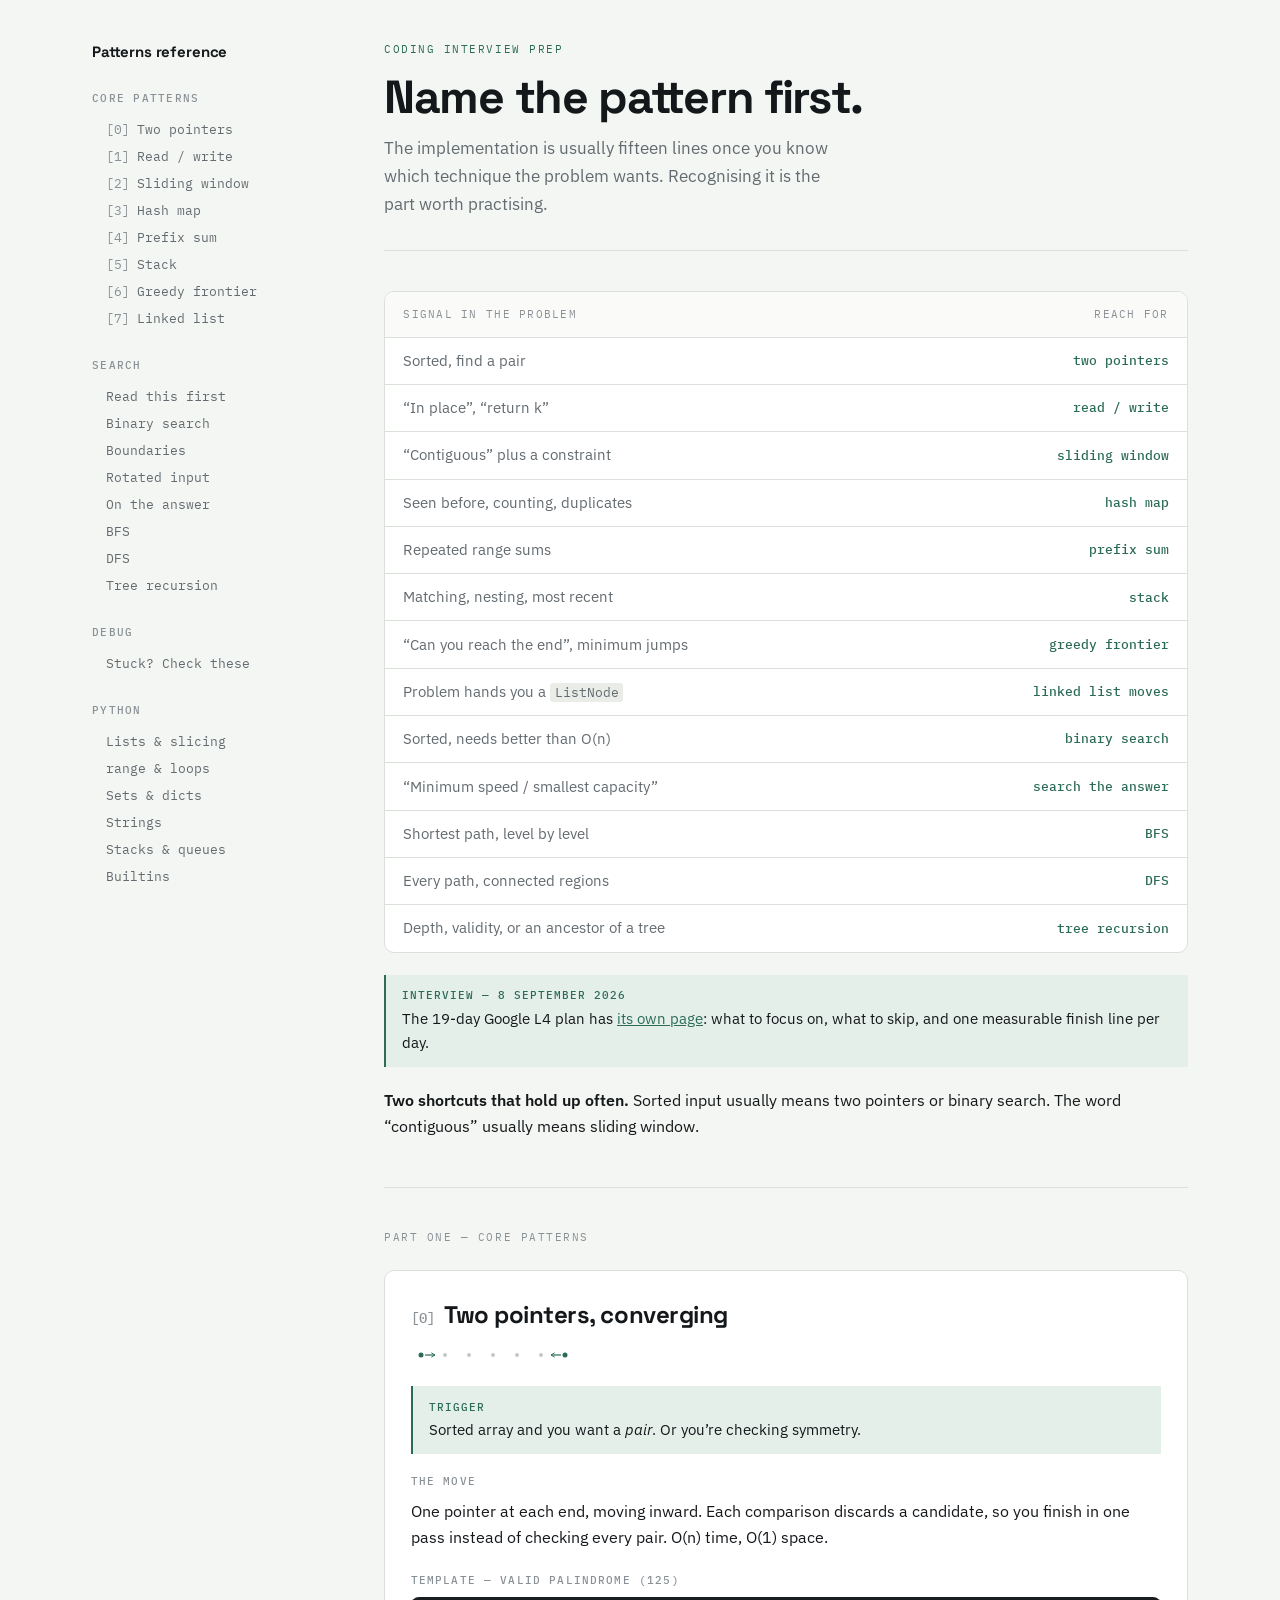
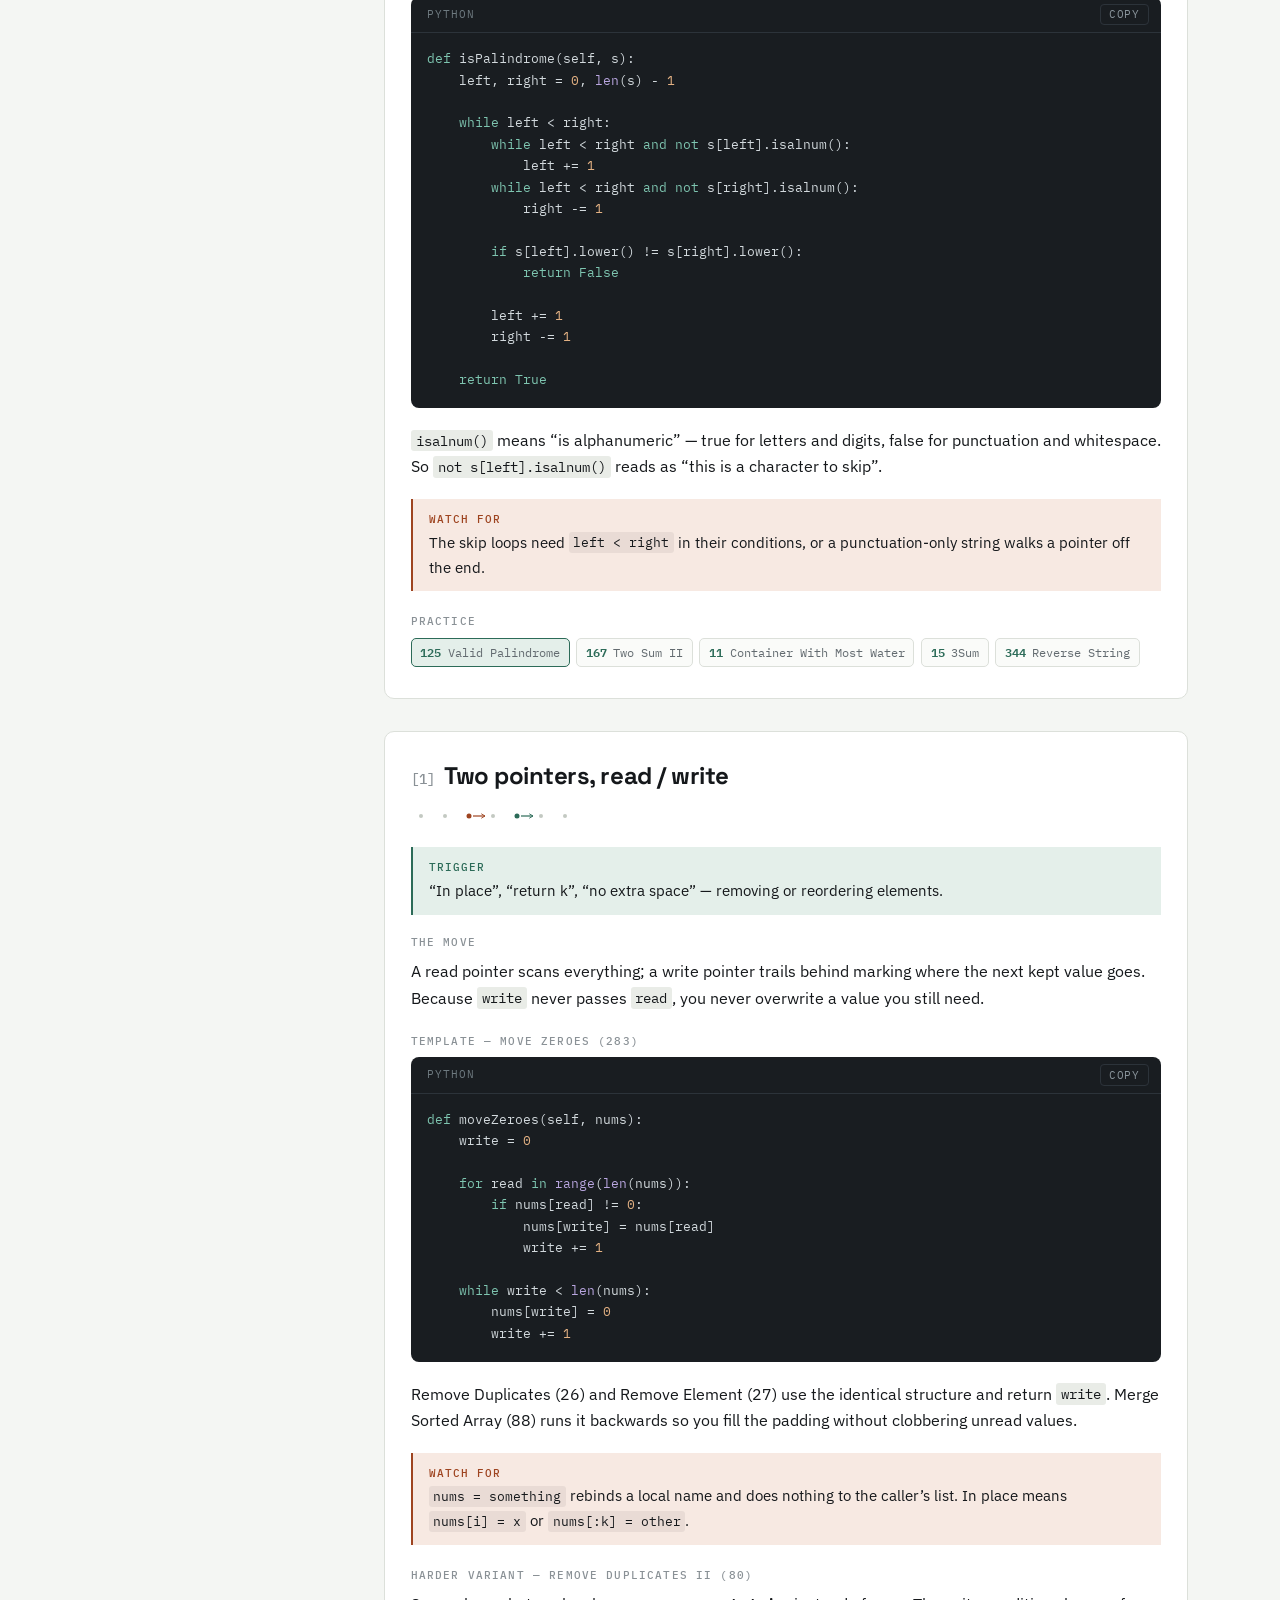
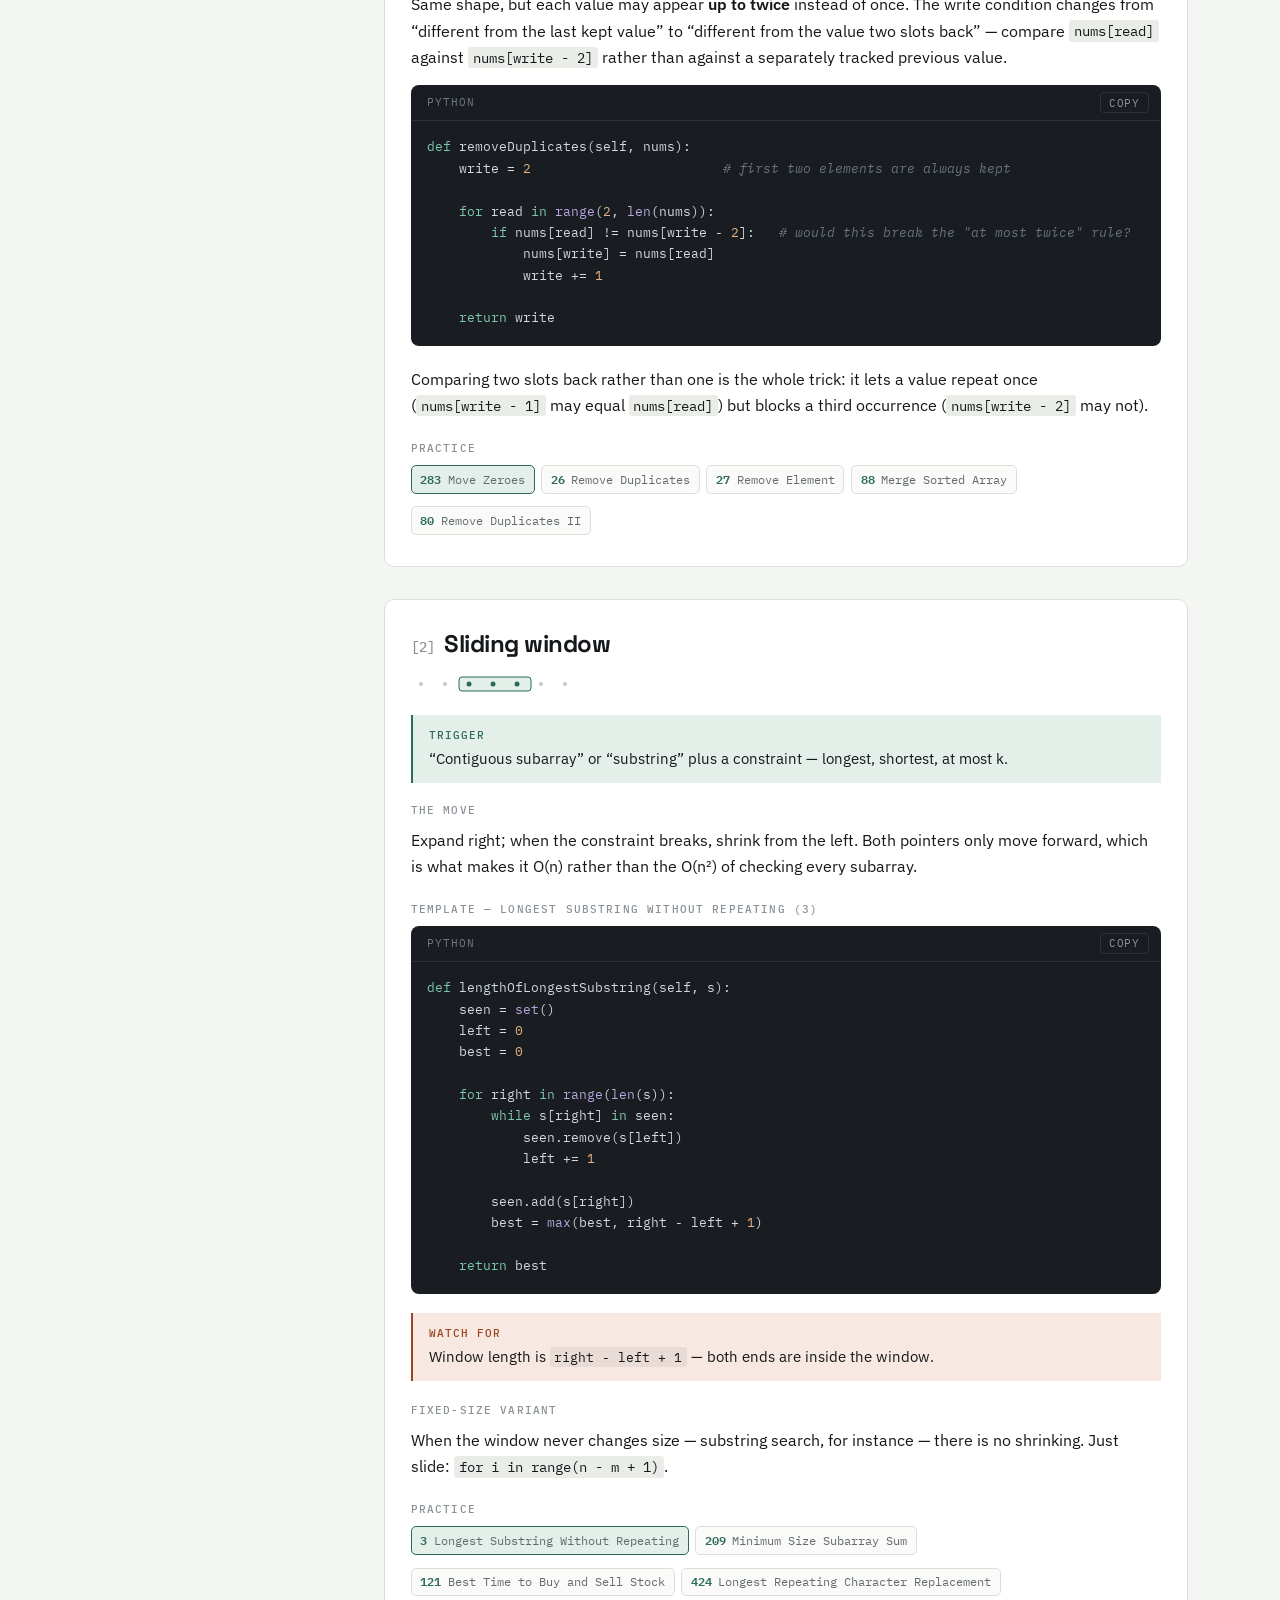
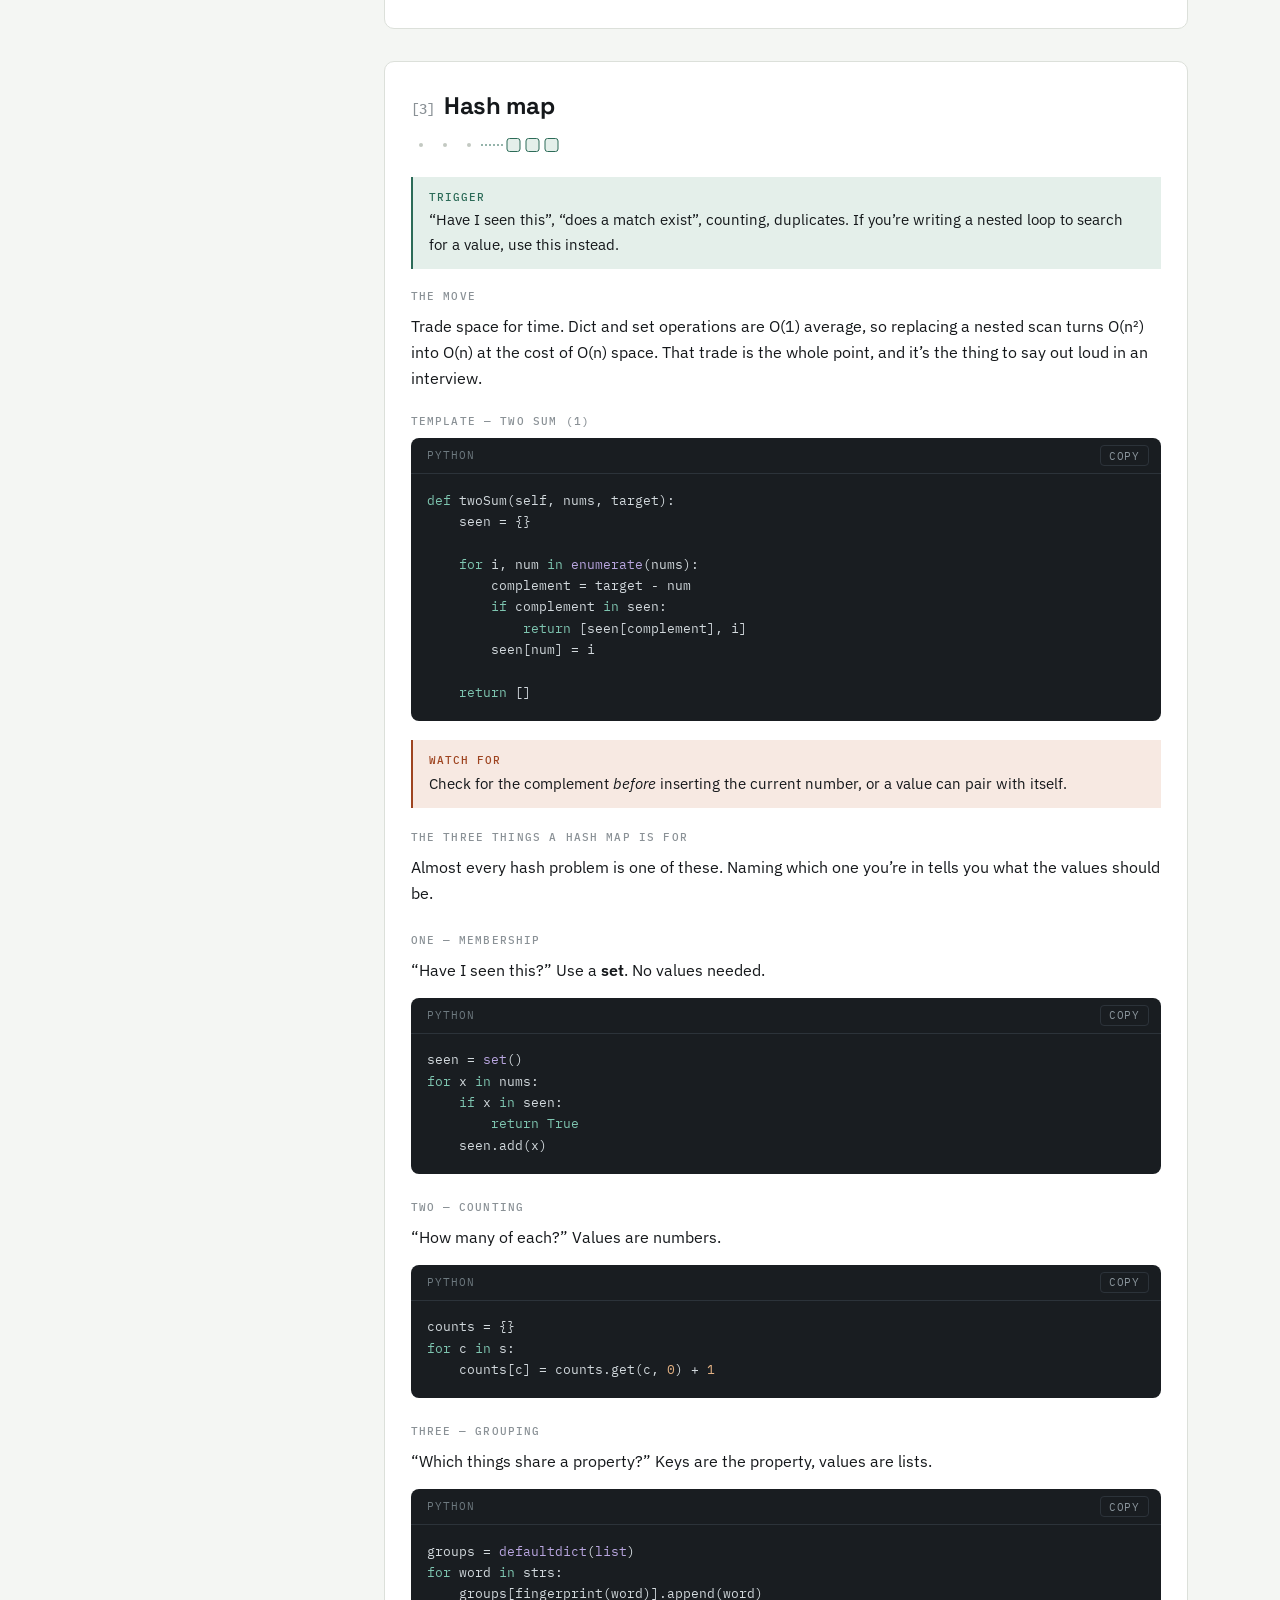
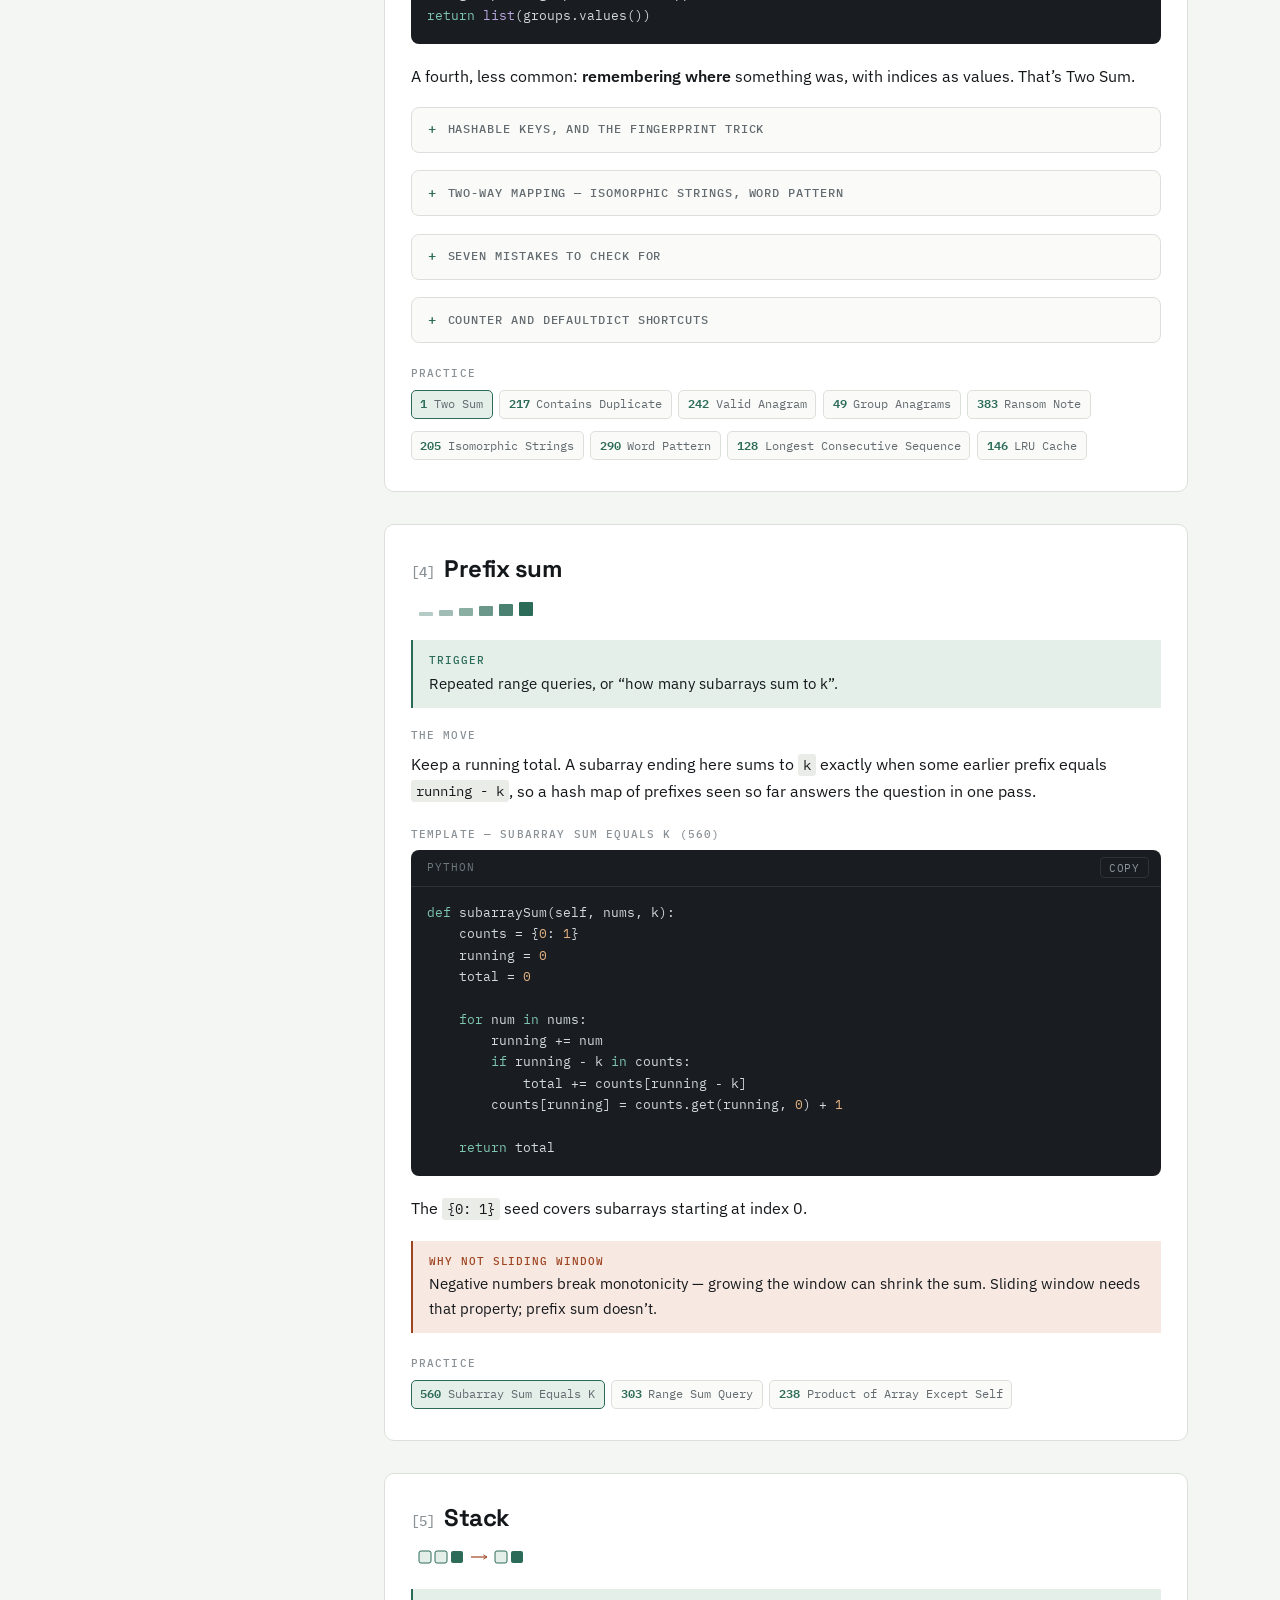
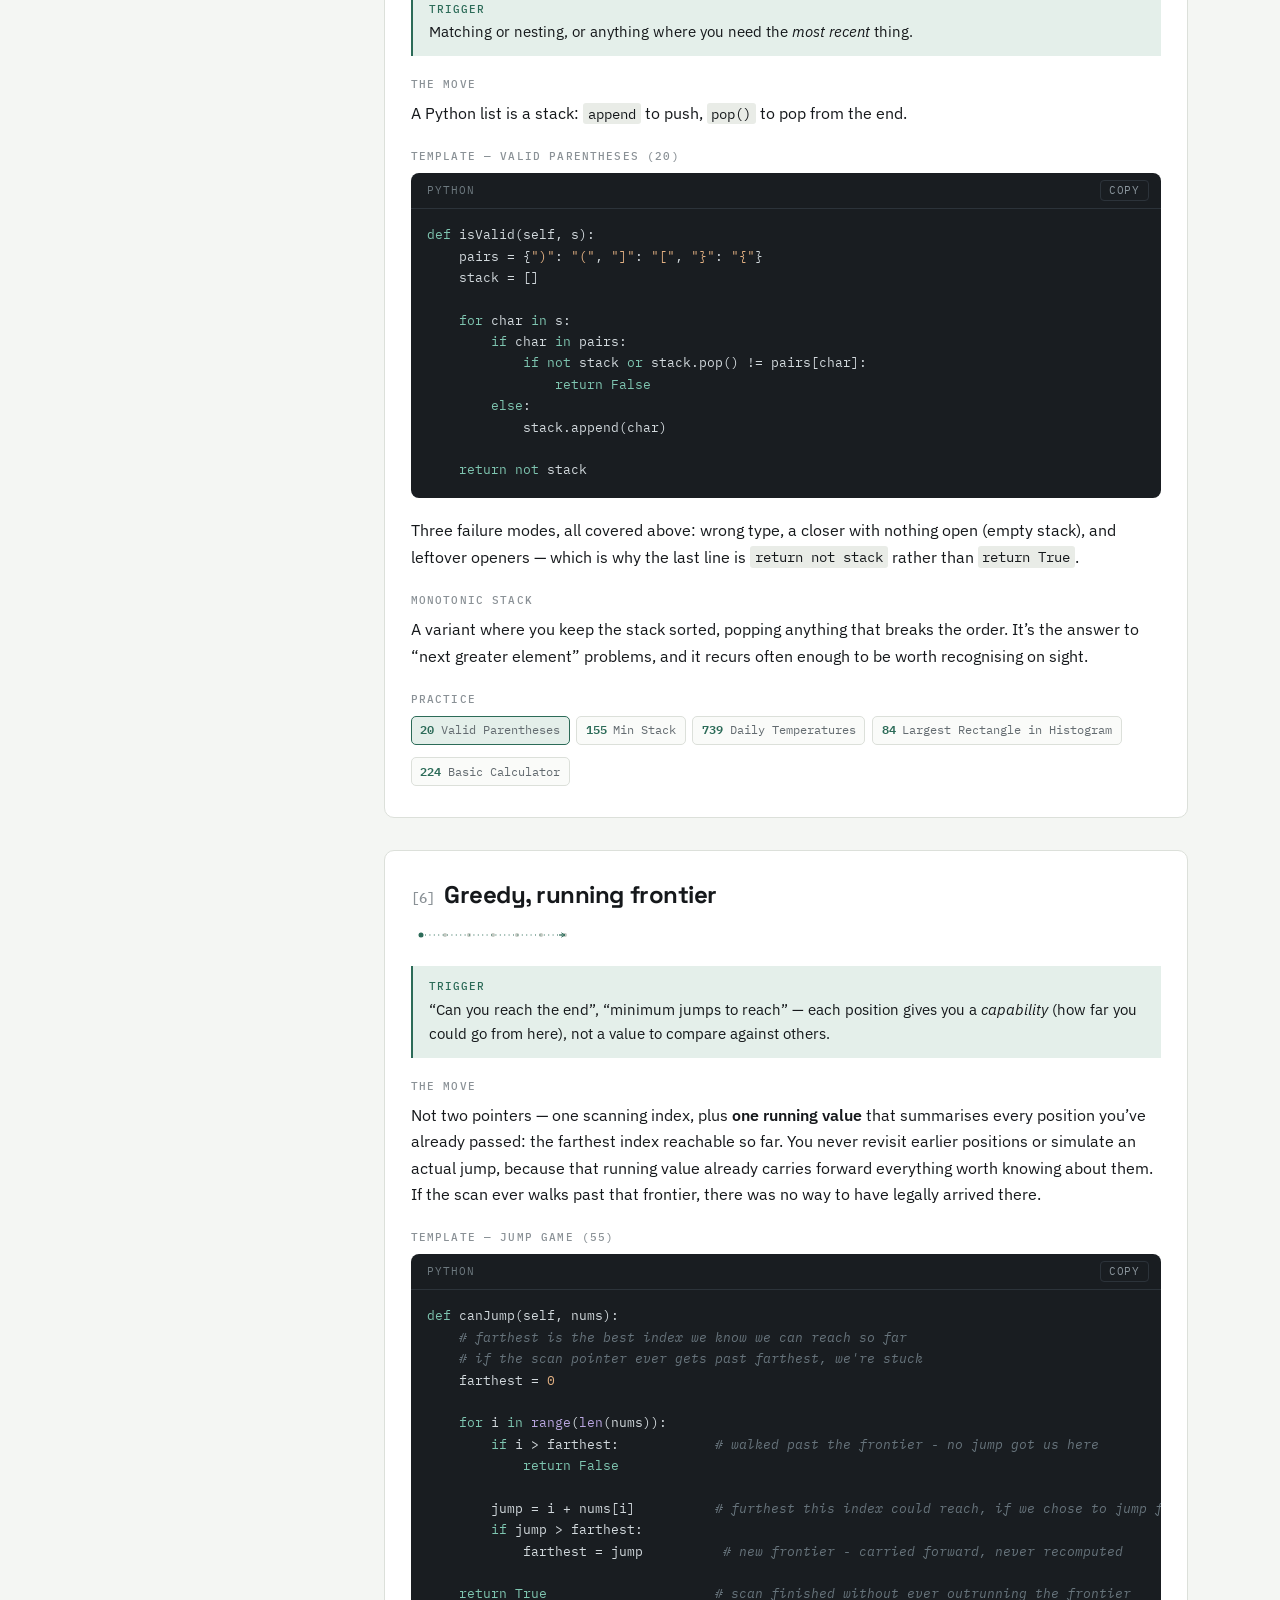
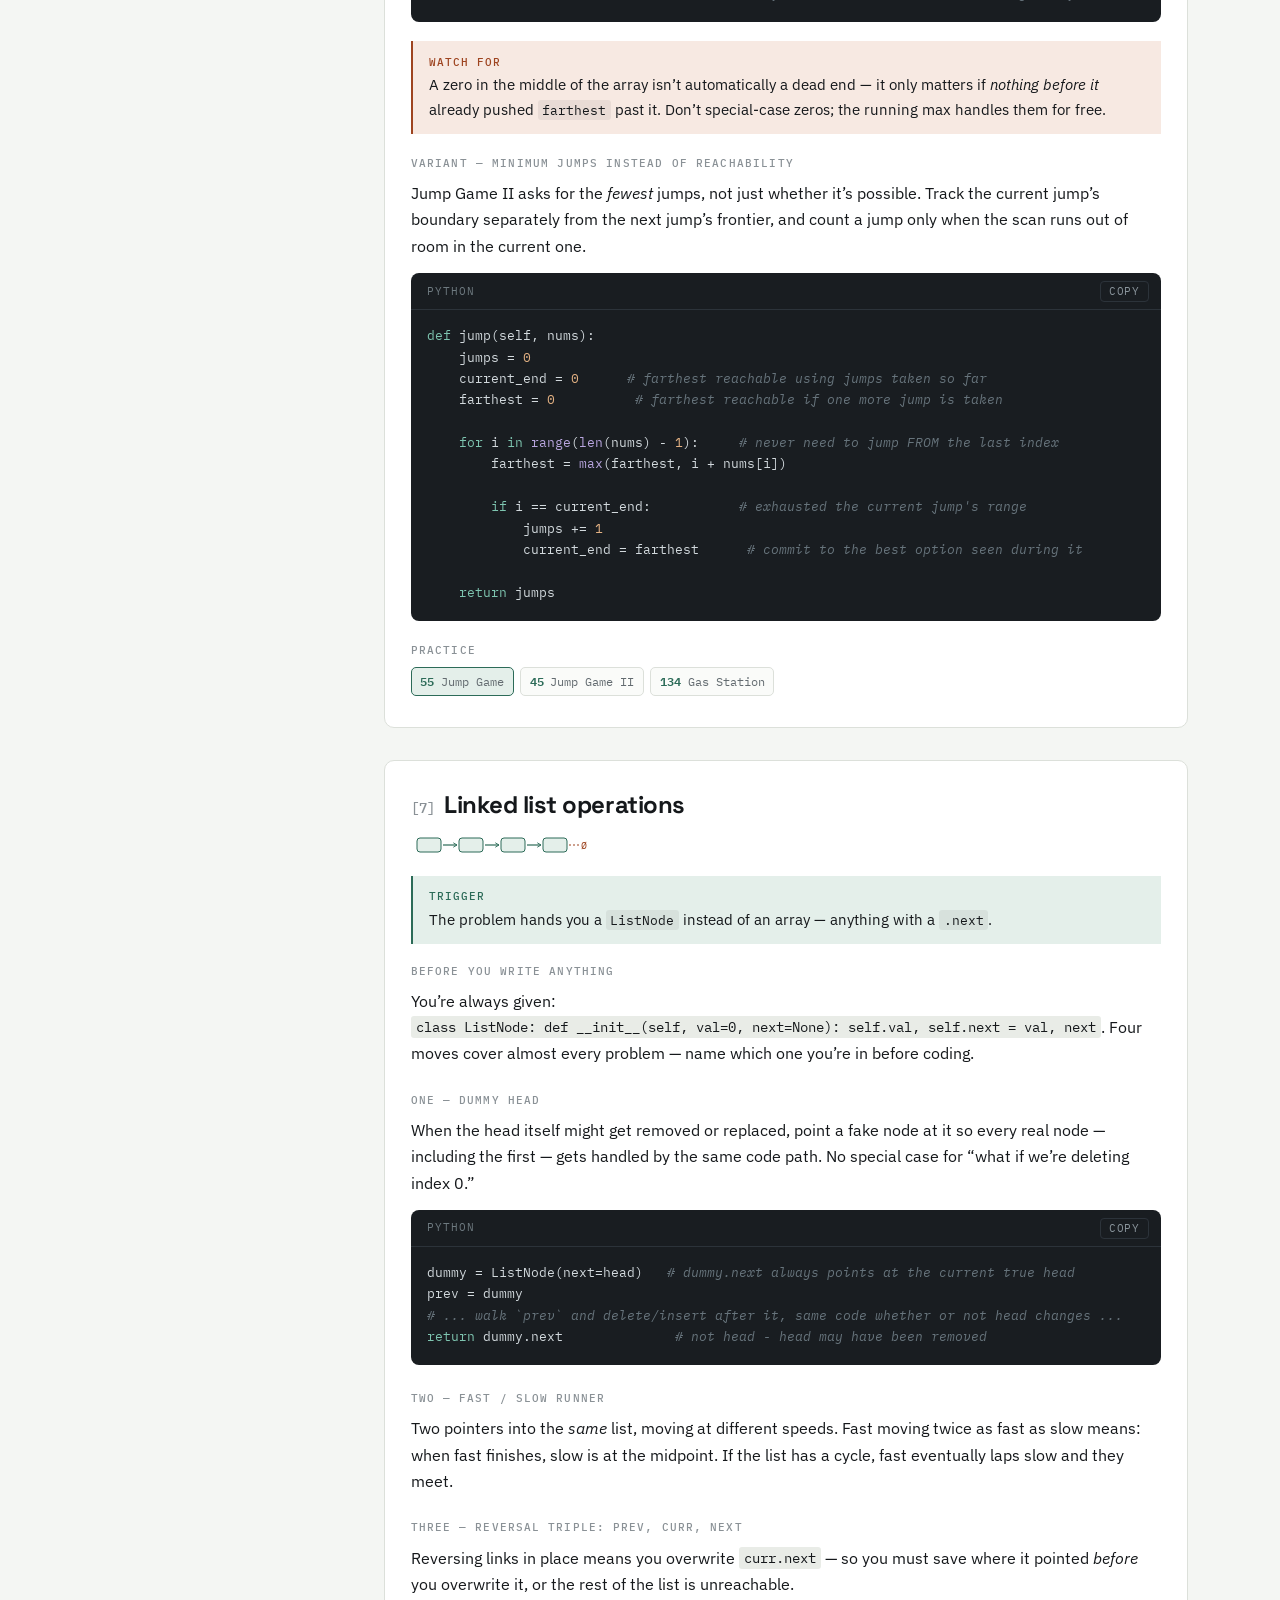
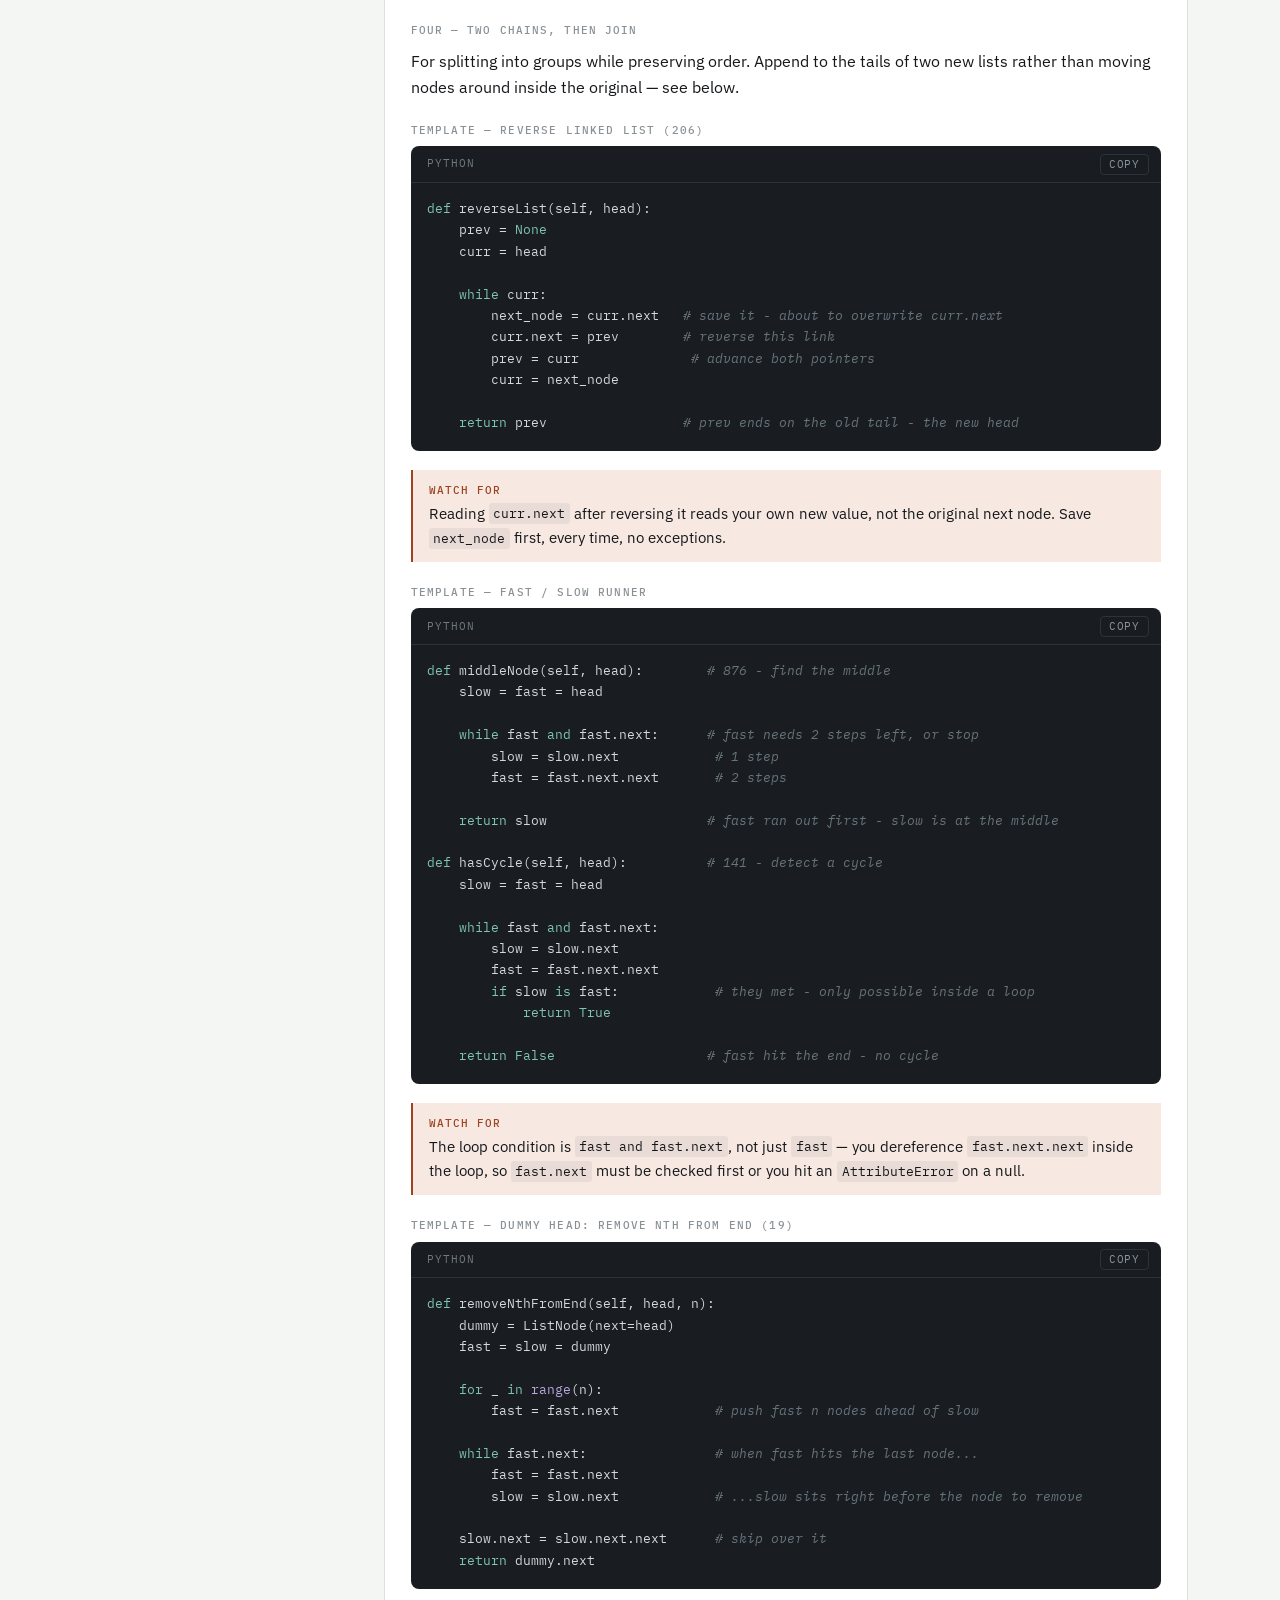
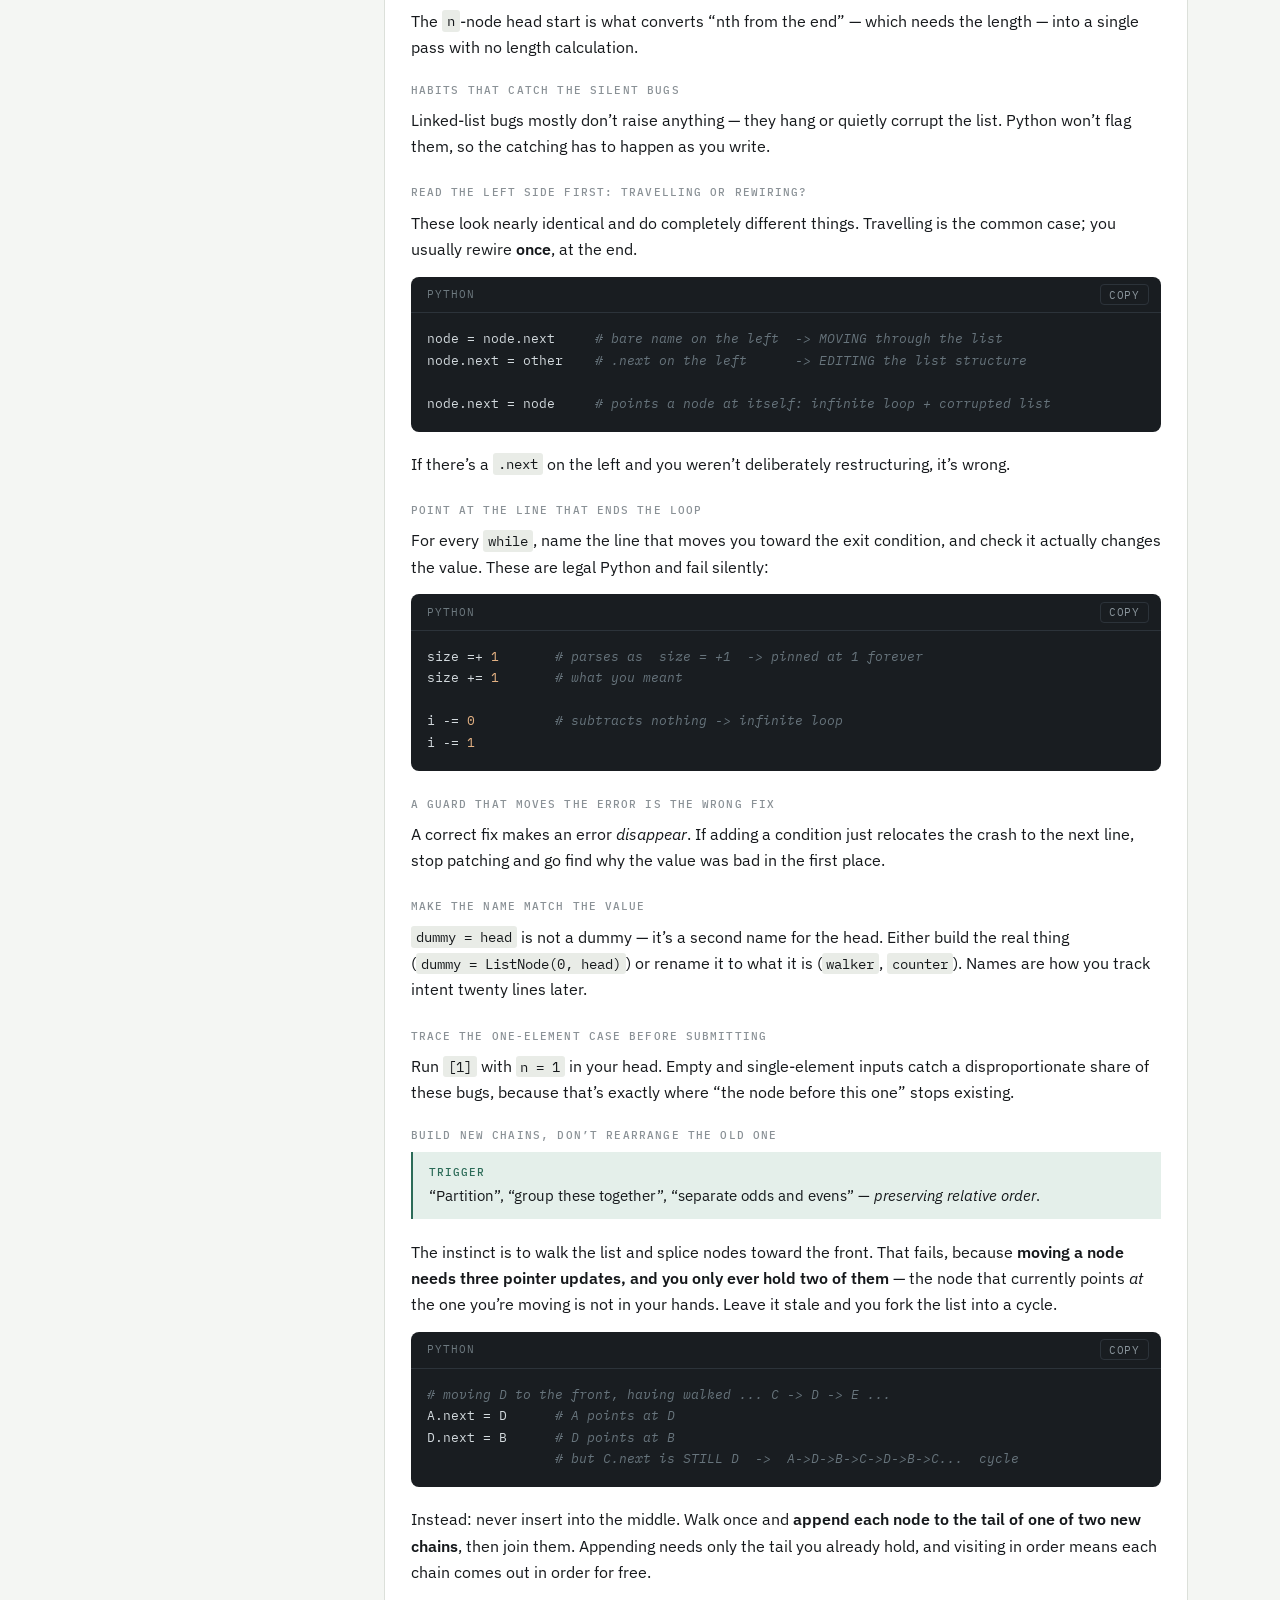
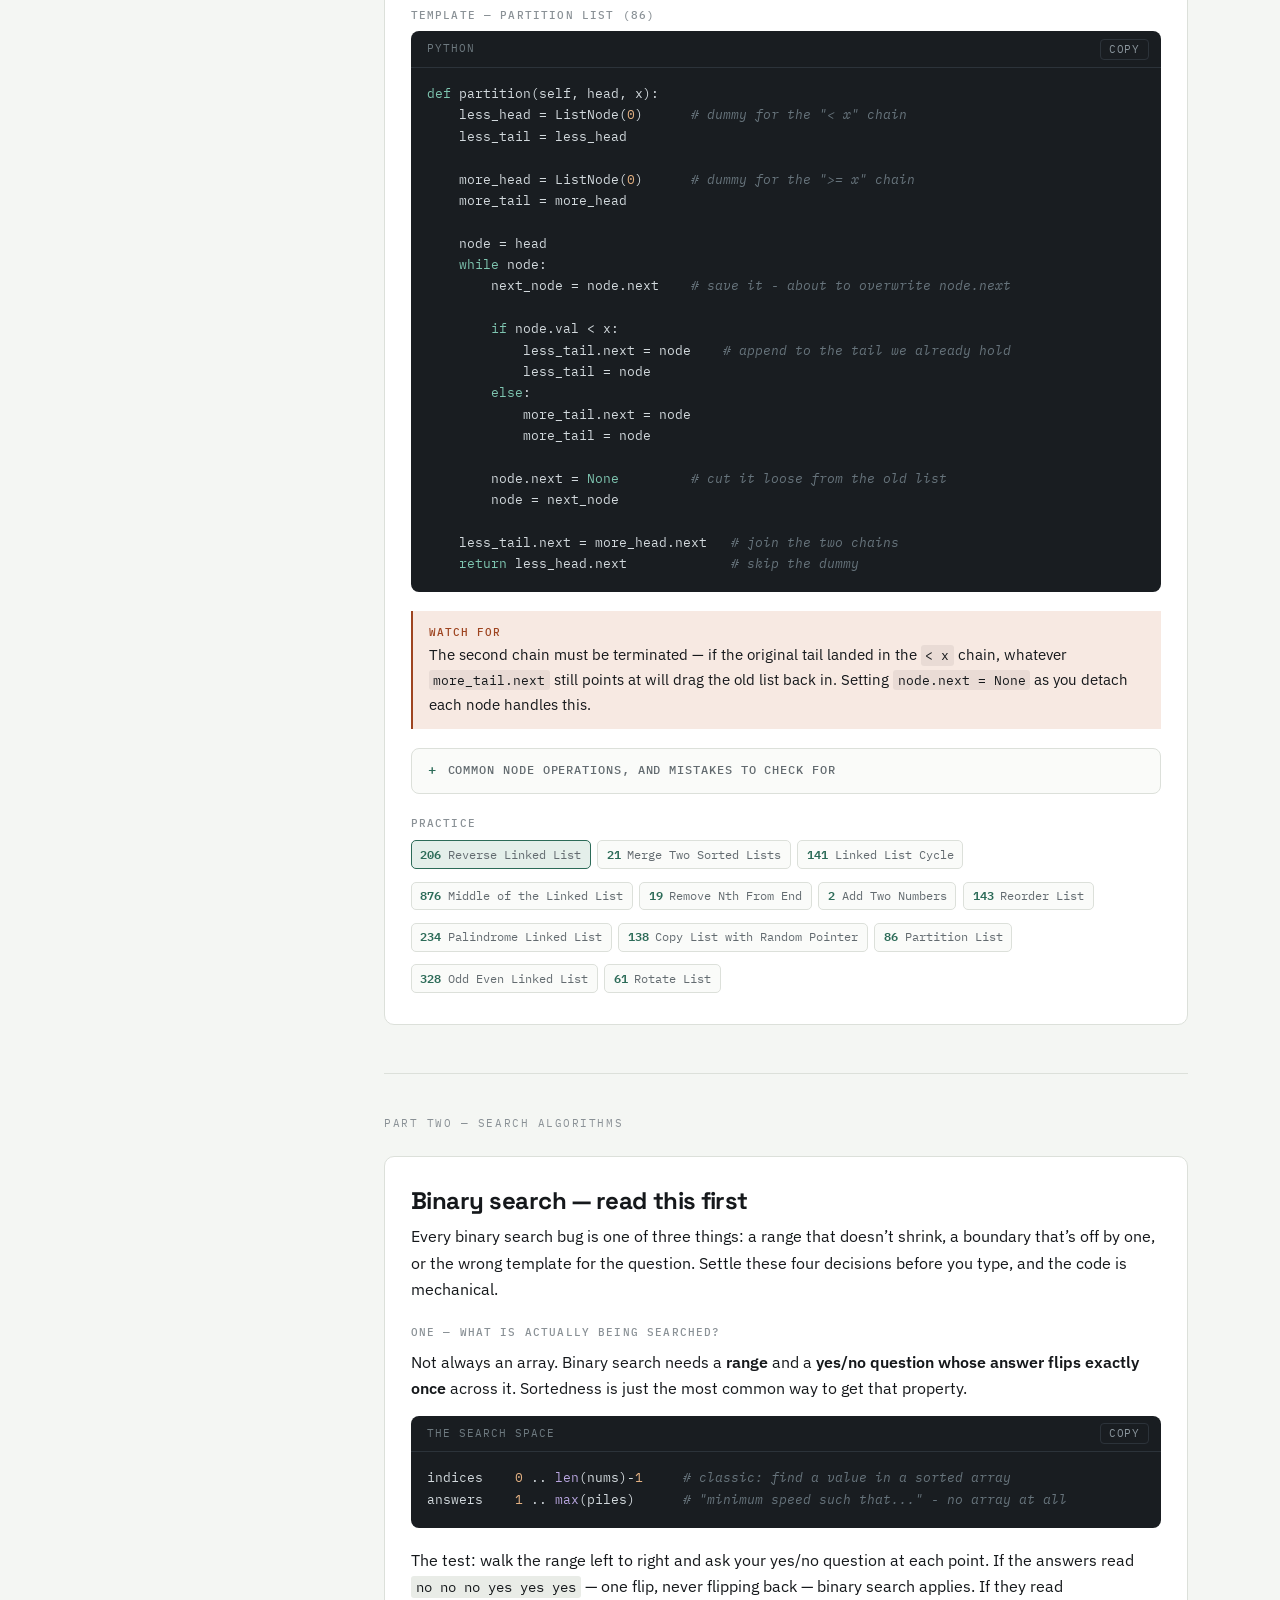
==== commit 75c48bf9: "Split the Google plan onto its own page; drop the Microsoft section The plan had outgrown a section " ====
--- a/index.html
+++ b/index.html
@@ -7,176 +7,7 @@
 <link rel="preconnect" href="https://fonts.googleapis.com">
 <link rel="preconnect" href="https://fonts.gstatic.com" crossorigin>
 <link href="https://fonts.googleapis.com/css2?family=Space+Grotesk:wght@500;700&family=IBM+Plex+Sans:wght@400;500;600&family=IBM+Plex+Mono:wght@400;500;600&display=swap" rel="stylesheet">
-<style>
-:root{
-  --paper:#F4F6F3;
-  --card:#FFFFFF;
-  --ink:#15181B;
-  --muted:#636B70;
-  --faint:#8A9196;
-  --rule:#DCE0DA;
-  --signal:#2C6B58;
-  --signal-bg:#E4EFEA;
-  --warn:#9E4420;
-  --warn-bg:#F7E9E2;
-  --term:#191D21;
-  --term-rule:#2C333A;
-  --display:"Space Grotesk",system-ui,sans-serif;
-  --body:"IBM Plex Sans",system-ui,sans-serif;
-  --mono:"IBM Plex Mono",ui-monospace,monospace;
-}
-*{box-sizing:border-box}
-html{scroll-behavior:smooth;scroll-padding-top:1.5rem}
-body{
-  margin:0;background:var(--paper);color:var(--ink);
-  font-family:var(--body);font-size:16px;line-height:1.65;
-  -webkit-font-smoothing:antialiased;
-}
-.wrap{display:grid;grid-template-columns:236px minmax(0,1fr);gap:3.5rem;max-width:1160px;margin:0 auto;padding:0 2rem}
-
-/* ---------- rail ---------- */
-.rail{position:sticky;top:0;height:100vh;overflow-y:auto;padding:2.5rem 0 3rem;font-family:var(--mono);font-size:12.5px}
-.rail-title{font-family:var(--display);font-weight:700;font-size:15px;letter-spacing:-0.01em;margin:0 0 1.4rem;color:var(--ink)}
-.rail h4{font-size:10.5px;letter-spacing:0.12em;text-transform:uppercase;color:var(--faint);margin:1.6rem 0 .5rem;font-weight:500}
-.rail a{display:block;color:var(--muted);text-decoration:none;padding:.2rem 0 .2rem .75rem;border-left:2px solid transparent;transition:color .15s,border-color .15s}
-.rail a:hover{color:var(--ink)}
-.rail a.on{color:var(--signal);border-left-color:var(--signal);font-weight:500}
-.rail .idx{color:var(--faint);margin-right:.45rem}
-
-/* ---------- masthead ---------- */
-main{padding:2.5rem 0 6rem;min-width:0}
-.mast{border-bottom:1px solid var(--rule);padding-bottom:2rem;margin-bottom:2.5rem}
-.eyebrow{font-family:var(--mono);font-size:11px;letter-spacing:0.14em;text-transform:uppercase;color:var(--signal);margin:0 0 .9rem}
-h1{font-family:var(--display);font-weight:700;font-size:clamp(2rem,4.4vw,2.9rem);line-height:1.05;letter-spacing:-0.028em;margin:0 0 .8rem}
-.lede{font-size:17px;color:var(--muted);margin:0;max-width:46ch}
-
-/* ---------- signal table (hero) ---------- */
-.signals{margin:0 0 1.4rem;border:1px solid var(--rule);border-radius:10px;background:var(--card);overflow:hidden}
-.signals-hd{display:flex;justify-content:space-between;align-items:baseline;padding:.85rem 1.15rem;border-bottom:1px solid var(--rule);background:#FAFBF9}
-.signals-hd span{font-family:var(--mono);font-size:10.5px;letter-spacing:0.12em;text-transform:uppercase;color:var(--faint)}
-.sig{display:grid;grid-template-columns:1fr auto;gap:1rem;align-items:center;padding:.7rem 1.15rem;border-bottom:1px solid var(--rule);text-decoration:none;color:inherit;transition:background .12s}
-.sig:last-child{border-bottom:none}
-.sig:hover{background:var(--signal-bg)}
-.sig-q{font-size:14.5px;color:var(--muted)}
-.sig-a{font-family:var(--mono);font-size:13px;font-weight:500;color:var(--signal);white-space:nowrap}
-
-/* ---------- part dividers ---------- */
-.part{font-family:var(--mono);font-size:11px;letter-spacing:0.14em;text-transform:uppercase;color:var(--faint);
-  padding-top:2.5rem;margin:3rem 0 1.5rem;border-top:1px solid var(--rule)}
-
-/* ---------- pattern card ---------- */
-section{margin-bottom:2rem;scroll-margin-top:1.5rem}
-.card{background:var(--card);border:1px solid var(--rule);border-radius:10px;padding:1.5rem 1.6rem 1.3rem;margin-bottom:1.5rem}
-.card-hd{display:flex;align-items:baseline;gap:.6rem;flex-wrap:wrap;margin-bottom:.15rem}
-h2{font-family:var(--display);font-weight:700;font-size:1.5rem;letter-spacing:-0.02em;margin:0;display:flex;align-items:baseline;gap:.6rem}
-h2 .idx{font-family:var(--mono);font-size:.85rem;font-weight:500;color:var(--faint);letter-spacing:0}
-h3{font-family:var(--display);font-weight:500;font-size:1.06rem;letter-spacing:-0.01em;margin:1.6rem 0 .55rem}
-h4{font-family:var(--mono);font-size:11px;letter-spacing:0.1em;text-transform:uppercase;color:var(--faint);margin:1.5rem 0 .5rem;font-weight:500}
-p{margin:0 0 .9rem}
-ul{margin:0 0 1rem;padding-left:1.15rem}
-li{margin-bottom:.35rem}
-a{color:var(--signal)}
-strong{font-weight:600}
-code{font-family:var(--mono);font-size:.885em;background:#E9ECE7;padding:.1em .35em;border-radius:3px;white-space:nowrap}
-/* inline-code styling above must not leak into code blocks */
-pre code{background:none;padding:0;border-radius:0;white-space:pre;font-size:inherit}
-.glyph{margin:.6rem 0 1rem}
-
-/* ---------- traversal diagram ---------- */
-.diagram{border:1px solid var(--rule);border-radius:8px;background:#FAFBF9;padding:1rem 1rem .8rem;margin:0 0 1.2rem;text-align:center}
-.diagram svg{max-width:100%;height:auto}
-.diagram .cap{font-family:var(--mono);font-size:12px;color:var(--muted);margin-top:.55rem}
-.diagram .cap b{color:var(--signal);font-weight:600}
-
-/* slot label — the repeating scaffold that makes cards skimmable */
-.slot{font-family:var(--mono);font-size:10.5px;letter-spacing:.11em;text-transform:uppercase;color:var(--faint);
-  font-weight:500;margin:1.35rem 0 .45rem}
-.slot:first-of-type{margin-top:1rem}
-
-/* ---------- callouts ---------- */
-.trigger{border-left:2px solid var(--signal);background:var(--signal-bg);padding:.7rem 1rem;margin:0 0 1.2rem;font-size:15px}
-.trigger b{font-family:var(--mono);font-size:11px;letter-spacing:.09em;text-transform:uppercase;color:var(--signal);display:block;margin-bottom:.15rem;font-weight:500}
-.watch{border-left:2px solid var(--warn);background:var(--warn-bg);padding:.7rem 1rem;margin:1.2rem 0;font-size:15px}
-.watch b{font-family:var(--mono);font-size:11px;letter-spacing:.09em;text-transform:uppercase;color:var(--warn);display:block;margin-bottom:.15rem;font-weight:500}
-.watch code,.trigger code{background:rgba(0,0,0,.06)}
-
-/* ---------- code ---------- */
-.code{position:relative;margin:0 0 1.2rem;border-radius:8px;background:var(--term);overflow:hidden}
-.code-hd{display:flex;justify-content:space-between;align-items:center;padding:.45rem .8rem .45rem 1rem;border-bottom:1px solid var(--term-rule)}
-.code-hd .lbl{font-family:var(--mono);font-size:10.5px;letter-spacing:.1em;text-transform:uppercase;color:#6E7A80}
-.copy{font-family:var(--mono);font-size:10.5px;letter-spacing:.06em;text-transform:uppercase;color:#8A959C;background:none;border:1px solid var(--term-rule);
-  border-radius:4px;padding:.16rem .5rem;cursor:pointer;transition:color .15s,border-color .15s}
-.copy:hover{color:#CFD6DA;border-color:#48525A}
-.copy.done{color:#7EC5B0;border-color:#2C6B58}
-pre{margin:0;padding:.95rem 1rem 1.1rem;overflow-x:auto;font-family:var(--mono);font-size:13.2px;line-height:1.62;color:#D2D9DD}
-.k{color:#7EC5B0}.s{color:#E3B183}.n{color:#E3B183}.c{color:#67747C;font-style:italic}.f{color:#9BBDE6}.b{color:#B9A6E0}
-
-/* ---------- problem chips ---------- */
-.chips{display:flex;flex-wrap:wrap;gap:.4rem;margin:0 0 .3rem;padding:0;list-style:none}
-.chip{display:inline-flex;align-items:baseline;gap:.4rem;font-family:var(--mono);font-size:12px;color:var(--muted);
-  border:1px solid var(--rule);background:#FAFBF9;border-radius:5px;padding:.22rem .55rem;text-decoration:none;transition:border-color .12s,color .12s}
-.chip:hover{border-color:var(--signal);color:var(--ink)}
-.chip .no{color:var(--signal);font-weight:600}
-.chip.lead{background:var(--signal-bg);border-color:var(--signal)}
-
-/* ---------- collapsible deep dive ---------- */
-details.deep{border:1px solid var(--rule);border-radius:8px;background:#FAFBF9;margin:1.1rem 0;overflow:hidden}
-details.deep>summary{cursor:pointer;list-style:none;padding:.65rem 1rem;font-family:var(--mono);font-size:11.5px;
-  letter-spacing:.08em;text-transform:uppercase;color:var(--muted);font-weight:500;display:flex;align-items:center;gap:.55rem}
-details.deep>summary::-webkit-details-marker{display:none}
-details.deep>summary::before{content:"+";font-size:14px;color:var(--signal);width:.8em;display:inline-block}
-details.deep[open]>summary::before{content:"−"}
-details.deep>summary:hover{color:var(--ink);background:var(--signal-bg)}
-details.deep[open]>summary{border-bottom:1px solid var(--rule)}
-.deep-body{padding:.3rem 1.15rem 1rem}
-.deep-body>h3:first-child,.deep-body>h4:first-child{margin-top:1rem}
-
-
-/* ---------- study plan ---------- */
-.tier{display:grid;grid-template-columns:150px minmax(0,1fr);gap:1rem;padding:.85rem 0;border-top:1px solid var(--rule)}
-.tier:first-of-type{border-top:none;padding-top:.2rem}
-.tier-n{font-family:var(--mono);font-size:11px;letter-spacing:.1em;text-transform:uppercase;color:var(--signal);font-weight:500}
-.tier-n span{display:block;color:var(--faint);letter-spacing:0;text-transform:none;font-size:11.5px;margin-top:.15rem}
-.tier-b{font-size:14.5px}
-.tier-b p{margin:0 0 .3rem}
-.tier-b .why{color:var(--muted);font-size:13.5px;margin:0}
-
-.day{display:grid;grid-template-columns:92px minmax(0,1fr);gap:1.1rem;padding:1rem 0 .9rem;border-top:1px solid var(--rule)}
-.day:first-of-type{border-top:none}
-.day-when{font-family:var(--mono);font-size:11.5px;color:var(--faint);line-height:1.45}
-.day-when b{display:block;font-size:13px;color:var(--signal);font-weight:600;letter-spacing:-0.01em}
-.day-t{font-family:var(--display);font-weight:500;font-size:1.04rem;letter-spacing:-0.01em;margin:0 0 .3rem}
-.day-t em{font-family:var(--mono);font-style:normal;font-size:10.5px;letter-spacing:.1em;text-transform:uppercase;
-  color:var(--warn);background:var(--warn-bg);border-radius:3px;padding:.12rem .4rem;margin-left:.45rem;vertical-align:.12em}
-.done{font-size:14px;color:var(--muted);margin:.45rem 0 0}
-.done b{font-family:var(--mono);font-size:10.5px;letter-spacing:.1em;text-transform:uppercase;color:var(--faint);font-weight:500;margin-right:.4rem}
-.gate{border-left:2px solid var(--signal);background:var(--signal-bg);padding:.55rem .9rem;margin:.2rem 0 1rem;font-size:14px}
-.gate b{font-family:var(--mono);font-size:10.5px;letter-spacing:.09em;text-transform:uppercase;color:var(--signal);font-weight:500;margin-right:.4rem}
-
-/* ---------- misc ---------- */
-.plist{columns:2;column-gap:2rem;font-size:14.5px;margin:0 0 1.4rem;padding-left:1.1rem}
-.plist li{break-inside:avoid;margin-bottom:.28rem;color:var(--muted)}
-.plist li b{color:var(--ink);font-weight:500}
-.gloss .card{padding-top:1.3rem}
-.gloss h3{margin-top:1.6rem}
-.gloss .code{margin-bottom:.9rem}
-.note{font-size:13.5px;color:var(--faint);margin:.6rem 0 0}
-
-@media (max-width:900px){
-  .wrap{grid-template-columns:1fr;gap:0;padding:0 1.1rem}
-  .rail{position:static;height:auto;padding:1.75rem 0 .5rem;border-bottom:1px solid var(--rule);margin-bottom:1.5rem}
-  .rail-nav{display:flex;flex-wrap:wrap;gap:.4rem 1rem}
-  .rail h4{width:100%;margin:.9rem 0 .1rem}
-  .rail a{padding:.1rem 0;border-left:none}
-  .rail a.on{border-left:none}
-  .plist{columns:1}
-  .tier,.day{grid-template-columns:1fr;gap:.35rem}
-  .day-when b{display:inline;margin-right:.5rem}
-  .card{padding:1.2rem 1.1rem 1rem}
-  main{padding-top:0}
-}
-@media (prefers-reduced-motion:reduce){html{scroll-behavior:auto}*{transition:none!important}}
-</style>
+<link rel="stylesheet" href="style.css">
 </head>
 <body>
 <div class="wrap">
@@ -201,12 +32,6 @@
   <a href="#bfs">BFS</a>
   <a href="#dfs">DFS</a>
   <a href="#tree-recursion">Tree recursion</a>
-  <h4>Google &mdash; Sep 8</h4>
-  <a href="#google-focus">What to focus on</a>
-  <a href="#google-plan">The 19 days</a>
-  <a href="#google-day">How a day runs</a>
-  <h4>Prep</h4>
-  <a href="#microsoft">Microsoft focus</a>
   <h4>Debug</h4>
   <a href="#checklist">Stuck? Check these</a>
   <h4>Python</h4>
@@ -216,6 +41,8 @@
   <a href="#g-str">Strings</a>
   <a href="#g-stack">Stacks &amp; queues</a>
   <a href="#g-built">Builtins</a>
+  <h4>Interview</h4>
+  <a class="out" href="google.html">Google &mdash; Sep 8 &rarr;</a>
   </div>
 </nav>
 <main>
@@ -242,7 +69,7 @@
   <a class="sig" href="#tree-recursion"><span class="sig-q">Depth, validity, or an ancestor of a tree</span><span class="sig-a">tree recursion</span></a>
 </div>
 
-<div class="trigger"><b>Interview — 8 September 2026</b>The 19-day Google L4 plan lives in <a href="#google-plan">part three</a>: what to focus on, what to skip, and one measurable finish line per day.</div>
+<div class="trigger"><b>Interview — 8 September 2026</b>The 19-day Google L4 plan has <a href="google.html">its own page</a>: what to focus on, what to skip, and one measurable finish line per day.</div>
 
 <p><strong>Two shortcuts that hold up often.</strong> Sorted input usually means two pointers or binary search. The word &ldquo;contiguous&rdquo; usually means sliding window.</p>
 
@@ -610,7 +437,7 @@
   <p>Three failure modes, all covered above: wrong type, a closer with nothing open (empty stack), and leftover openers — which is why the last line is <code>return not stack</code> rather than <code>return True</code>.</p>
 
   <p class="slot">Monotonic stack</p>
-  <p>A variant where you keep the stack sorted, popping anything that breaks the order. It&rsquo;s the answer to &ldquo;next greater element&rdquo; problems, and shows up in Microsoft interviews regularly.</p>
+  <p>A variant where you keep the stack sorted, popping anything that breaks the order. It&rsquo;s the answer to &ldquo;next greater element&rdquo; problems, and it recurs often enough to be worth recognising on sight.</p>
 
   <p class="slot">Practice</p>
   <ul class="chips">
@@ -942,7 +769,7 @@
     <li><a href="https://leetcode.com/problems/first-bad-version/"><strong>278 First Bad Version</strong></a> — the boundary form, with the &ldquo;flips once&rdquo; property handed to you explicitly. No array to be distracted by.</li>
     <li><a href="https://leetcode.com/problems/find-first-and-last-position-of-element-in-sorted-array/"><strong>34 First and Last Position</strong></a> — boundary form twice, once in each direction.</li>
     <li><a href="https://leetcode.com/problems/koko-eating-bananas/"><strong>875 Koko Eating Bananas</strong></a> — searching an answer range instead of an array. The jump that makes binary search feel general.</li>
-    <li><a href="https://leetcode.com/problems/search-in-rotated-sorted-array/"><strong>33 Search in Rotated Sorted Array</strong></a> — the Microsoft favourite. Needs everything above plus &ldquo;which half is sorted.&rdquo;</li>
+    <li><a href="https://leetcode.com/problems/search-in-rotated-sorted-array/"><strong>33 Search in Rotated Sorted Array</strong></a> — the perennial favourite. Needs everything above plus &ldquo;which half is sorted.&rdquo;</li>
   </ol>
   <div class="trigger"><b>Start with 704</b>Don&rsquo;t skip it because it looks trivial. The whole point is getting the two boundary rules into your fingers so the harder ones are only about the <em>new</em> idea, not about re-deriving the loop.</div>
 </div>
@@ -1024,7 +851,7 @@
 <div class="card">
   <div class="card-hd"><h2>Variant — rotated input</h2></div>
 
-  <div class="trigger"><b>Trigger</b>A sorted array that&rsquo;s been rotated. Common at Microsoft.</div>
+  <div class="trigger"><b>Trigger</b>A sorted array that&rsquo;s been rotated.</div>
 
   <p class="slot">The move</p>
   <p>A rotated sorted array still has one sorted half at every step. Work out which half is sorted, then decide whether the target lies inside it.</p>
@@ -1273,7 +1100,7 @@
 <div class="card">
   <div class="card-hd"><h2>Tree recursion — one shape, many problems</h2></div>
 
-  <div class="trigger"><b>Trigger</b>Anything on a binary tree that isn&rsquo;t level-order. Trees, tries, and BSTs are heavily weighted at Microsoft.</div>
+  <div class="trigger"><b>Trigger</b>Anything on a binary tree that isn&rsquo;t level-order. Trees and BSTs carry a lot of weight at Google &mdash; see <a href="google.html">the plan</a>.</div>
 
   <p class="slot">The shape</p>
   <p>Almost every tree problem is this skeleton. <strong>Only two lines ever change</strong> — the base case and the combine step. Write the skeleton first, then fill in those two.</p>
@@ -1339,7 +1166,7 @@
   <div class="watch"><b>Watch for</b>If a problem&rsquo;s answer depends on the path <em>from the root</em> (running sum, allowed range, depth so far), it&rsquo;s top-down — add a parameter. If it depends on what&rsquo;s <em>below</em> (height, count, subtree sums), it&rsquo;s bottom-up — return a value. Getting this backwards is why Validate BST catches people.</div>
 
   <p class="slot">Template — Lowest Common Ancestor (236)</p>
-  <p>Worth memorising; it comes up at Microsoft and the code is shorter than the explanation.</p>
+  <p>Worth memorising; the code is shorter than the explanation.</p>
   <div class="code"><div class="code-hd"><span class="lbl">python</span><button class="copy">Copy</button></div><pre><code>def lowestCommonAncestor(self, root, p, q):
     if not root or root is p or root is q:
         return root                # found one of them, or ran off the tree
@@ -1396,433 +1223,7 @@
 </div>
 </section>
 
-<p class="part">Part three — Google L4, September 8</p>
-
-<!-- ============ GOOGLE — WHAT TO FOCUS ON ============ -->
-<section id="google-focus">
-<div class="card">
-  <div class="card-hd"><h2>What to focus on</h2></div>
-  <p><strong>19 study days, then the interview.</strong> Arrays and hash maps are already comfortable, so the time goes to graphs, trees, search, heaps, backtracking and DP. The goal is not a problem count. It is this: see an unfamiliar prompt, name the structure underneath it, state a baseline, derive something better, write clean Python, and test it out loud.</p>
-
-  <div class="trigger"><b>The one habit worth drilling every day</b>Before you write a line, finish one sentence — &ldquo;<em>dfs(node) returns…</em>&rdquo;, &ldquo;<em>the window always contains…</em>&rdquo;, &ldquo;<em>lo is the smallest value that could still be the answer</em>&rdquo;. Google is scoring the reasoning. A stated invariant is the cheapest possible evidence of it.</div>
-
-  <p class="slot">Where the hours go</p>
-
-  <div class="tier">
-    <div class="tier-n">Tier 1<span>~half your time</span></div>
-    <div class="tier-b">
-      <p><strong>Graphs and trees.</strong> Grid and adjacency traversal, BFS by levels, topological sort, Dijkstra. Tree recursion, level order, BST bounds, lowest common ancestor.</p>
-      <p class="why">This is the bulk of what Google actually asks, and it is where your prep gap is. Everything in tier 2 shows up wrapped in one of these.</p>
-    </div>
-  </div>
-  <div class="tier">
-    <div class="tier-n">Tier 2<span>~a third</span></div>
-    <div class="tier-b">
-      <p><strong>Binary search on an answer, heaps and top-K, intervals and greedy, backtracking with pruning.</strong></p>
-      <p class="why">High frequency, small surface area. Each is one template plus one invariant you have to say out loud.</p>
-    </div>
-  </div>
-  <div class="tier">
-    <div class="tier-n">Tier 3<span>the rest</span></div>
-    <div class="tier-b">
-      <p><strong>DP and Union Find — recognise and implement the common shapes only.</strong> Take-vs-skip, prefix feasibility, two-sequence DP. Union Find for &ldquo;edges arrive one at a time&rdquo;.</p>
-      <p class="why">Worth being unsurprised by. Not worth becoming a specialist in with 19 days on the clock.</p>
-    </div>
-  </div>
-  <div class="tier">
-    <div class="tier-n">Skip<span>deliberately</span></div>
-    <div class="tier-b">
-      <p><strong>Minimum spanning trees, tries beyond the basics, segment trees, KMP and friends, bit tricks, Hard DP.</strong></p>
-      <p class="why">Low probability at L4, and every hour here is an hour not spent on tier 1. If one appears, modelling the problem clearly will earn more than a half-remembered algorithm.</p>
-    </div>
-  </div>
-
-  <p class="slot">The other half of the score</p>
-  <ul>
-    <li><strong>Narration.</strong> Clarify, baseline, invariant, code, walk through, complexity, follow-up — in that order, every time. An unspoken correct approach scores below a spoken one.</li>
-    <li><strong>Follow-ups.</strong> Google interviewers change the question. After every solved problem, answer one out loud: <em>what if the weights weren&rsquo;t equal? what if the input didn&rsquo;t fit in memory? what if duplicates were allowed? what if the tree had cycles?</em> Two minutes, every problem. This is the L4 differentiator and it costs almost nothing.</li>
-    <li><strong>Recovery.</strong> Being wrong and catching it yourself reads as strength. Practise saying &ldquo;that duplicates queue entries — I should mark seen on enqueue instead&rdquo; rather than silently editing.</li>
-  </ul>
-
-  <div class="watch"><b>Not covered here</b>This plan is coding rounds only. The loop also has a Googleyness / behavioural round, and it is scored. Three 30-minute slots are built into the schedule below (Aug 25, Aug 31, Sep 6) for STAR stories — conflict, failure, ambiguity, influence without authority, a project you owned end to end. Write them once, out loud, and stop. Do not let this become a fourth thing to cram.</div>
-</div>
-</section>
-
-<!-- ============ GOOGLE — THE 19 DAYS ============ -->
-<section id="google-plan">
-<div class="card">
-  <div class="card-hd"><h2>The 19 days</h2></div>
-  <p>Two problems are mandatory; the third is a transfer test and it is always the one you drop when time runs out. Every day has one measurable finish line — if you can&rsquo;t do the <em>done when</em>, the day isn&rsquo;t finished, and the next day loses its third problem instead.</p>
-
-  <div class="gate"><b>Re-solve rule</b>Anything that needed a hint or an editorial goes back on the next day&rsquo;s list, from a blank file. Backlog beats new topics, always.</div>
-
-  <div class="day">
-    <div class="day-when"><b>Aug 20</b>Thu</div>
-    <div>
-      <p class="day-t">Tree recursion</p>
-      <ul class="chips">
-        <li><a class="chip lead" href="https://leetcode.com/problems/maximum-depth-of-binary-tree/"><span class="no">104</span> Maximum Depth</a></li>
-        <li><a class="chip lead" href="https://leetcode.com/problems/invert-binary-tree/"><span class="no">226</span> Invert Binary Tree</a></li>
-        <li><a class="chip" href="https://leetcode.com/problems/diameter-of-binary-tree/"><span class="no">543</span> Diameter</a></li>
-      </ul>
-      <p class="done"><b>Done when</b>You can say what <code>dfs(node)</code> returns before writing it, and 543 makes sense as &ldquo;return height upward, update a different global answer&rdquo;.</p>
-    </div>
-  </div>
-
-  <div class="day">
-    <div class="day-when"><b>Aug 21</b>Fri</div>
-    <div>
-      <p class="day-t">Trees: levels, bounds, ancestors</p>
-      <ul class="chips">
-        <li><a class="chip lead" href="https://leetcode.com/problems/binary-tree-level-order-traversal/"><span class="no">102</span> Level Order</a></li>
-        <li><a class="chip lead" href="https://leetcode.com/problems/validate-binary-search-tree/"><span class="no">98</span> Validate BST</a></li>
-        <li><a class="chip" href="https://leetcode.com/problems/lowest-common-ancestor-of-a-binary-tree/"><span class="no">236</span> Lowest Common Ancestor</a></li>
-      </ul>
-      <p class="done"><b>Done when</b>You can explain why 98 needs ancestor bounds rather than parent-child comparisons, and name what state crosses each recursive boundary.</p>
-    </div>
-  </div>
-
-  <div class="day">
-    <div class="day-when"><b>Aug 22</b>Sat</div>
-    <div>
-      <p class="day-t">Graph DFS: connected components <em>timed</em></p>
-      <ul class="chips">
-        <li><a class="chip lead" href="https://leetcode.com/problems/number-of-islands/"><span class="no">200</span> Number of Islands</a></li>
-        <li><a class="chip lead" href="https://leetcode.com/problems/clone-graph/"><span class="no">133</span> Clone Graph</a></li>
-        <li><a class="chip" href="https://leetcode.com/problems/max-area-of-island/"><span class="no">695</span> Max Area of Island</a></li>
-      </ul>
-      <p class="done"><b>Done when</b>200 was solved under a 45-minute timer, narrated aloud, in a blank editor with no autocomplete — the first rehearsal, on purpose, in week one.</p>
-    </div>
-  </div>
-
-  <div class="day">
-    <div class="day-when"><b>Aug 23</b>Sun</div>
-    <div>
-      <p class="day-t">BFS and unweighted shortest paths</p>
-      <ul class="chips">
-        <li><a class="chip lead" href="https://leetcode.com/problems/rotting-oranges/"><span class="no">994</span> Rotting Oranges</a></li>
-        <li><a class="chip lead" href="https://leetcode.com/problems/shortest-path-in-binary-matrix/"><span class="no">1091</span> Shortest Path in Binary Matrix</a></li>
-        <li><a class="chip" href="https://leetcode.com/problems/pacific-atlantic-water-flow/"><span class="no">417</span> Pacific Atlantic</a></li>
-        <li><a class="chip" href="https://leetcode.com/problems/word-ladder/"><span class="no">127</span> Word Ladder — model only</a></li>
-      </ul>
-      <p class="done"><b>Done when</b>You can say in plain English why BFS and not DFS gives fewest equal-cost steps, and why <code>seen</code> is marked on enqueue. For 127, describe the nodes and edges out loud and stop — do not grind it to Accepted.</p>
-    </div>
-  </div>
-
-  <div class="day">
-    <div class="day-when"><b>Aug 24</b>Mon</div>
-    <div>
-      <p class="day-t">Directed graphs, topological sort</p>
-      <ul class="chips">
-        <li><a class="chip lead" href="https://leetcode.com/problems/course-schedule/"><span class="no">207</span> Course Schedule</a></li>
-        <li><a class="chip lead" href="https://leetcode.com/problems/course-schedule-ii/"><span class="no">210</span> Course Schedule II</a></li>
-        <li><a class="chip" href="https://leetcode.com/problems/find-eventual-safe-states/"><span class="no">802</span> Eventual Safe States</a></li>
-      </ul>
-      <p class="done"><b>Done when</b>Edge direction follows the story without hesitation, and you can state why <code>len(order) &lt; n</code> means a cycle.</p>
-    </div>
-  </div>
-
-  <div class="day">
-    <div class="day-when"><b>Aug 25</b>Tue</div>
-    <div>
-      <p class="day-t">Heaps and Dijkstra <em>+ 30 min STAR</em></p>
-      <ul class="chips">
-        <li><a class="chip lead" href="https://leetcode.com/problems/kth-largest-element-in-an-array/"><span class="no">215</span> Kth Largest</a></li>
-        <li><a class="chip lead" href="https://leetcode.com/problems/network-delay-time/"><span class="no">743</span> Network Delay Time</a></li>
-        <li><a class="chip" href="https://leetcode.com/problems/path-with-maximum-probability/"><span class="no">1514</span> Max Probability</a></li>
-      </ul>
-      <p class="done"><b>Done when</b>You can explain where BFS stops being valid and why the heap fixes it, and why stale heap entries are skipped rather than removed.</p>
-    </div>
-  </div>
-
-  <div class="day">
-    <div class="day-when"><b>Aug 26</b>Wed</div>
-    <div>
-      <p class="day-t">Intervals and greedy</p>
-      <ul class="chips">
-        <li><a class="chip lead" href="https://leetcode.com/problems/merge-intervals/"><span class="no">56</span> Merge Intervals</a></li>
-        <li><a class="chip lead" href="https://leetcode.com/problems/insert-interval/"><span class="no">57</span> Insert Interval</a></li>
-        <li><a class="chip" href="https://leetcode.com/problems/non-overlapping-intervals/"><span class="no">435</span> Non-overlapping Intervals</a></li>
-      </ul>
-      <p class="done"><b>Done when</b>You can give the reason the greedy choice in 435 cannot hurt the global answer — not just the rule, the argument.</p>
-    </div>
-  </div>
-
-  <div class="day">
-    <div class="day-when"><b>Aug 27</b>Thu</div>
-    <div>
-      <p class="day-t">Binary search beyond sorted arrays</p>
-      <ul class="chips">
-        <li><a class="chip lead" href="https://leetcode.com/problems/binary-search/"><span class="no">704</span> Binary Search</a></li>
-        <li><a class="chip lead" href="https://leetcode.com/problems/search-in-rotated-sorted-array/"><span class="no">33</span> Rotated Sorted Array</a></li>
-        <li><a class="chip" href="https://leetcode.com/problems/koko-eating-bananas/"><span class="no">875</span> Koko Eating Bananas</a></li>
-      </ul>
-      <p class="done"><b>Done when</b>You write what <code>lo</code> and <code>hi</code> mean before the loop, and &ldquo;minimum X such that…&rdquo; makes you look for a monotonic predicate automatically.</p>
-    </div>
-  </div>
-
-  <div class="day">
-    <div class="day-when"><b>Aug 28</b>Fri</div>
-    <div>
-      <p class="day-t">Backtracking I: state and choices</p>
-      <ul class="chips">
-        <li><a class="chip lead" href="https://leetcode.com/problems/subsets/"><span class="no">78</span> Subsets</a></li>
-        <li><a class="chip lead" href="https://leetcode.com/problems/permutations/"><span class="no">46</span> Permutations</a></li>
-        <li><a class="chip" href="https://leetcode.com/problems/combination-sum/"><span class="no">39</span> Combination Sum</a></li>
-      </ul>
-      <p class="done"><b>Done when</b>You can name state, choices, completion condition and undo before coding — four sentences, then type.</p>
-    </div>
-  </div>
-
-  <div class="day">
-    <div class="day-when"><b>Aug 29</b>Sat</div>
-    <div>
-      <p class="day-t">Backtracking II: pruning <em>mock round 1</em></p>
-      <ul class="chips">
-        <li><a class="chip lead" href="https://leetcode.com/problems/word-search/"><span class="no">79</span> Word Search</a></li>
-        <li><a class="chip lead" href="https://leetcode.com/problems/generate-parentheses/"><span class="no">22</span> Generate Parentheses</a></li>
-        <li><a class="chip" href="https://leetcode.com/problems/open-the-lock/"><span class="no">752</span> Open the Lock — 45 min, timed, unseen</a></li>
-      </ul>
-      <p class="done"><b>Done when</b>You can say which partial states are impossible and cut them before recursing — and 752 was recognised as BFS over a hidden state space <em>before</em> coding, under the timer.</p>
-    </div>
-  </div>
-
-  <div class="day">
-    <div class="day-when"><b>Aug 30</b>Sun</div>
-    <div>
-      <p class="day-t">DP foundations <em>+ backlog</em></p>
-      <ul class="chips">
-        <li><a class="chip lead" href="https://leetcode.com/problems/climbing-stairs/"><span class="no">70</span> Climbing Stairs</a></li>
-        <li><a class="chip lead" href="https://leetcode.com/problems/house-robber/"><span class="no">198</span> House Robber</a></li>
-        <li><a class="chip" href="https://leetcode.com/problems/coin-change/"><span class="no">322</span> Coin Change</a></li>
-      </ul>
-      <p class="done"><b>Done when</b>You can derive House Robber&rsquo;s state and recurrence on paper before coding, and the re-solve backlog is empty. Clear the backlog first.</p>
-    </div>
-  </div>
-
-  <div class="day">
-    <div class="day-when"><b>Aug 31</b>Mon</div>
-    <div>
-      <p class="day-t">2D and string DP <em>+ 30 min STAR</em></p>
-      <ul class="chips">
-        <li><a class="chip lead" href="https://leetcode.com/problems/unique-paths/"><span class="no">62</span> Unique Paths</a></li>
-        <li><a class="chip lead" href="https://leetcode.com/problems/word-break/"><span class="no">139</span> Word Break</a></li>
-        <li><a class="chip" href="https://leetcode.com/problems/longest-common-subsequence/"><span class="no">1143</span> Longest Common Subsequence</a></li>
-      </ul>
-      <p class="done"><b>Done when</b>For any DP prompt you write one sentence defining <code>dp(state)</code>, then the recurrence, then the base case — in that order, before any code.</p>
-    </div>
-  </div>
-
-  <div class="day">
-    <div class="day-when"><b>Sep 1</b>Tue</div>
-    <div>
-      <p class="day-t">Union Find <em>+ catch-up</em></p>
-      <ul class="chips">
-        <li><a class="chip lead" href="https://leetcode.com/problems/redundant-connection/"><span class="no">684</span> Redundant Connection</a></li>
-        <li><a class="chip lead" href="https://leetcode.com/problems/accounts-merge/"><span class="no">721</span> Accounts Merge</a></li>
-        <li><a class="chip" href="https://leetcode.com/problems/min-cost-to-connect-all-points/"><span class="no">1584</span> Connect All Points — optional</a></li>
-      </ul>
-      <p class="done"><b>Done when</b>You can tell &ldquo;is it reachable right now&rdquo; (DFS/BFS) from &ldquo;edges keep arriving&rdquo; (Union Find). Skip 1584 unless everything else is clean — MSTs are off the critical path.</p>
-    </div>
-  </div>
-
-  <div class="day">
-    <div class="day-when"><b>Sep 2</b>Wed</div>
-    <div>
-      <p class="day-t">Array patterns + linked-list retrieval</p>
-      <ul class="chips">
-        <li><a class="chip lead" href="https://leetcode.com/problems/maximum-subarray/"><span class="no">53</span> Maximum Subarray</a></li>
-        <li><a class="chip lead" href="https://leetcode.com/problems/longest-repeating-character-replacement/"><span class="no">424</span> Character Replacement</a></li>
-        <li><a class="chip" href="https://leetcode.com/problems/reorder-list/"><span class="no">143</span> Reorder List</a></li>
-      </ul>
-      <p class="done"><b>Done when</b>You can derive Kadane from &ldquo;extend or restart&rdquo;, state the window invariant for 424, and 143 comes out clean — it is find-middle plus reverse plus join, the three linked-list moves in <a href="#linked-list">[7]</a>, and linked lists are where your silent bugs live.</p>
-    </div>
-  </div>
-
-  <div class="day">
-    <div class="day-when"><b>Sep 3</b>Thu</div>
-    <div>
-      <p class="day-t">Mixed simulation I <em>no tags</em></p>
-      <ul class="chips">
-        <li><a class="chip lead" href="https://leetcode.com/problems/path-with-minimum-effort/"><span class="no">1631</span> Path With Minimum Effort — 45 min, timed</a></li>
-        <li><a class="chip lead" href="https://leetcode.com/problems/time-based-key-value-store/"><span class="no">981</span> Time Based Key-Value Store</a></li>
-        <li><a class="chip" href="https://leetcode.com/problems/task-scheduler/"><span class="no">621</span> Task Scheduler</a></li>
-      </ul>
-      <p class="done"><b>Done when</b>You named the family without opening the tags, and stated the baseline before optimising even where the pattern was obvious.</p>
-    </div>
-  </div>
-
-  <div class="day">
-    <div class="day-when"><b>Sep 4</b>Fri</div>
-    <div>
-      <p class="day-t">Mixed simulation II <em>no tags</em></p>
-      <ul class="chips">
-        <li><a class="chip lead" href="https://leetcode.com/problems/evaluate-division/"><span class="no">399</span> Evaluate Division — 45 min, timed</a></li>
-        <li><a class="chip lead" href="https://leetcode.com/problems/binary-tree-right-side-view/"><span class="no">199</span> Right Side View</a></li>
-        <li><a class="chip" href="https://leetcode.com/problems/k-closest-points-to-origin/"><span class="no">973</span> K Closest Points</a></li>
-      </ul>
-      <p class="done"><b>Done when</b>An unfamiliar story gets turned into nodes, edges and transitions on paper instead of a hunt through memory for a matching problem.</p>
-    </div>
-  </div>
-
-  <div class="day">
-    <div class="day-when"><b>Sep 5</b>Sat</div>
-    <div>
-      <p class="day-t">Full mock <em>two rounds</em></p>
-      <ul class="chips">
-        <li><a class="chip lead" href="https://leetcode.com/problems/cheapest-flights-within-k-stops/"><span class="no">787</span> Cheapest Flights Within K Stops</a></li>
-        <li><a class="chip lead" href="https://leetcode.com/problems/kth-smallest-element-in-a-bst/"><span class="no">230</span> Kth Smallest in a BST</a></li>
-        <li><a class="chip" href="https://leetcode.com/problems/course-schedule/"><span class="no">207</span> Course Schedule — re-solve</a></li>
-      </ul>
-      <p class="done"><b>Done when</b>Two 45-minute rounds finished back to back with no hints, time managed, reasoning narrated, and at least one approach compared against an alternative out loud.</p>
-    </div>
-  </div>
-
-  <div class="day">
-    <div class="day-when"><b>Sep 6</b>Sun</div>
-    <div>
-      <p class="day-t">Repair day <em>no new topics</em></p>
-      <ul class="chips">
-        <li><a class="chip lead" href="#google-day">Re-solve your three worst, blank file</a></li>
-        <li><a class="chip" href="#google-focus">Final 30 min STAR pass</a></li>
-      </ul>
-      <p class="done"><b>Done when</b>Each of the three has one written sentence — &ldquo;the clue I missed was ___&rdquo; — and each now works from a blank file. Nothing new gets opened today.</p>
-    </div>
-  </div>
-
-  <div class="day">
-    <div class="day-when"><b>Sep 7</b>Mon</div>
-    <div>
-      <p class="day-t">Retrieval <em>stop by mid-afternoon</em></p>
-      <ul class="chips">
-        <li><a class="chip lead" href="https://leetcode.com/problems/number-of-islands/"><span class="no">200</span> Number of Islands — re-solve</a></li>
-        <li><a class="chip lead" href="https://leetcode.com/problems/course-schedule/"><span class="no">207</span> Course Schedule — re-solve</a></li>
-        <li><a class="chip" href="https://leetcode.com/problems/network-delay-time/"><span class="no">743</span> Network Delay Time — re-solve</a></li>
-      </ul>
-      <p class="done"><b>Done when</b>DFS, BFS, heap push/pop, binary search, Kahn, Dijkstra and the backtracking skeleton all come out of memory without a syntax lookup. Then stop — late cramming has negative expected value.</p>
-    </div>
-  </div>
-
-  <div class="day">
-    <div class="day-when"><b>Sep 8</b>Tue</div>
-    <div>
-      <p class="day-t">Interview day <em>warm up, don&rsquo;t train</em></p>
-      <ul class="chips">
-        <li><a class="chip" href="https://leetcode.com/problems/maximum-depth-of-binary-tree/"><span class="no">104</span> Maximum Depth — optional warmup</a></li>
-      </ul>
-      <p class="done"><b>Done when</b>You stop after the warmup. No new Hard, no new algorithm. If you stall in the room, go back to the structure: states, transitions, constraints, repeated work, invariants.</p>
-    </div>
-  </div>
-</div>
-</section>
-
-<!-- ============ GOOGLE — HOW A DAY RUNS ============ -->
-<section id="google-day">
-<div class="card">
-  <div class="card-hd"><h2>How a day runs</h2></div>
-
-  <p class="slot">The study block — about 100 minutes</p>
-  <ul>
-    <li><strong>10 min — templates from memory.</strong> Blank file, no reference. Two of: DFS, BFS with <code>deque</code>, <code>heapq</code> push/pop, binary search boundary, Kahn, Dijkstra, backtracking skeleton. Rotate so each is typed roughly every third day.</li>
-    <li><strong>45 min — the first mandatory problem</strong>, derived rather than recalled. About 30 minutes of genuine attempt on a new Medium before reading anything, and then only enough to find the missing idea.</li>
-    <li><strong>30 min — the second mandatory problem.</strong></li>
-    <li><strong>10 min — follow-up and error log.</strong> One changed-constraint question answered out loud, and one line in the log for anything that went wrong.</li>
-    <li>The third problem is a bonus, not a debt. Backlog and re-solves outrank it every time.</li>
-  </ul>
-
-  <div class="gate"><b>Timer discipline</b>New Medium: 30 minutes of real attempt before a hint. Timed round: 45 minutes, hard stop. Anything you needed help with goes on tomorrow&rsquo;s list.</div>
-
-  <p class="slot">Inside a 45-minute round</p>
-  <div class="code"><div class="code-hd"><span class="lbl">cadence</span><button class="copy">Copy</button></div><pre><code># 0-5    restate, clarify constraints, one tiny example + one edge case
-# 5-10   baseline approach out loud + its complexity, then what to improve
-# 10-32  state the invariant, then code while narrating the choices
-# 32-38  walk a normal example by hand, then an edge case
-# 38-42  final time/space complexity, one follow-up
-# 42-45  buffer</code></pre></div>
-
-  <p class="slot">What narration sounds like</p>
-  <ul>
-    <li><strong>Clarify</strong> — &ldquo;Can there be duplicates, and may I modify the input?&rdquo;</li>
-    <li><strong>Baseline</strong> — &ldquo;Every pair is O(n²). The repeated scan is the waste; a hash map removes it.&rdquo;</li>
-    <li><strong>Define state</strong> — &ldquo;<code>dfs(node)</code> is the maximum depth of the subtree rooted at node.&rdquo;</li>
-    <li><strong>Invariant</strong> — &ldquo;The window always holds at most k characters beyond its most frequent one.&rdquo;</li>
-    <li><strong>Self-correct</strong> — &ldquo;That duplicates queue entries. I&rsquo;ll mark seen on enqueue instead.&rdquo;</li>
-    <li><strong>Complexity</strong> — &ldquo;Each node and edge once, so O(V+E) time, O(V) for the queue and visited set.&rdquo;</li>
-    <li><strong>Follow-up</strong> — &ldquo;With unequal weights BFS stops being valid; I&rsquo;d move to Dijkstra for non-negative edges.&rdquo;</li>
-  </ul>
-
-  <p class="slot">Error log — one entry per failure</p>
-  <div class="code"><div class="code-hd"><span class="lbl">template</span><button class="copy">Copy</button></div><pre><code># Problem:
-# Pattern I should have recognised:
-# The clue in the prompt I missed:
-# Bug or reasoning gap:
-# One-sentence rule for next time:</code></pre></div>
-  <p class="note">On Sep 6 this log <em>is</em> the curriculum. It is the only reason repair day works.</p>
-
-  <details class="deep">
-    <summary>What changed from the first draft of the plan</summary>
-    <div class="deep-body">
-      <ul>
-        <li><strong>Timed rehearsal moved to day 3</strong> (Aug 22) instead of day 15. Two weeks of untimed solving followed by a sudden mock is how time management becomes the thing that fails.</li>
-        <li><strong>Word Ladder demoted to a modelling exercise.</strong> It is a Hard whose lesson — the graph is hidden inside the story — takes ten minutes to absorb and two hours to grind out. 1091 takes the coding slot instead.</li>
-        <li><strong>Open the Lock moved to Aug 29</strong> as the first unseen timed problem, which frees repair day to actually repair rather than teach.</li>
-        <li><strong>MST/Prim made optional</strong> and Sep 1 turned into a catch-up day. Nineteen straight days with no slack is a plan that breaks on the first bad evening.</li>
-        <li><strong>Linked lists added back</strong> via 143 on Sep 2. They were cut entirely from the original plan, and they are the one area with a documented history of silent bugs — see <a href="#checklist">the checklist</a>.</li>
-        <li><strong>Daily template warm-up and follow-up drill added.</strong> Fifteen minutes a day, spaced, aimed straight at retrieval speed and the follow-up questions.</li>
-        <li><strong>Behavioural prep scheduled</strong> in three 30-minute slots. It was missing from a plan for a loop that scores it.</li>
-        <li><strong>Every day got a measurable finish line</strong>, and the third problem was made explicitly droppable so the backlog can never lose to new material.</li>
-      </ul>
-    </div>
-  </details>
-
-  <div class="watch"><b>The bar for September 8</b>You do not need every algorithm. You need to turn an unfamiliar prompt into a known structure, explain the reasoning while you do it, write working Python for the common patterns, and test it systematically. Forty problems understood beat a hundred memorised.</div>
-</div>
-</section>
-
-<p class="part">Part four — Microsoft focus</p>
-
-<section id="microsoft">
-<div class="card">
-  <div class="card-hd"><h2>What to expect</h2></div>
-  <p>Company tag lists are compiled from candidate reports and shift over time, so treat this as a weighting rather than a syllabus. Verify against LeetCode&rsquo;s own company tag before relying on it.</p>
-  <ul>
-    <li><strong>Arrays, strings, and hash tables</strong> are the most common topics by a wide margin.</li>
-    <li><strong>Exact LeetCode problems</strong> appear more often than at Google, where interviewers are trained to modify questions. Expect the real thing or a close variant.</li>
-    <li>Linked lists, trees, matrix traversal, and stack problems all recur.</li>
-    <li>They want you to state complexity and discuss alternatives, not just produce a working solution. Get something working first, then optimise when prompted.</li>
-  </ul>
-
-  <div class="trigger"><b>Suggested order</b>Finish the six core patterns, then Reverse Linked List and Merge Two Sorted Lists — linked lists are a gap and they&rsquo;re everywhere at Microsoft. Then Number of Islands as a first BFS/DFS, then Spiral Matrix and Merge Intervals.</div>
-
-  <p class="slot">By topic</p>
-  <h4>Arrays and strings</h4>
-  <ul class="plist">
-    <li><b>Two Sum</b> (1)</li><li><b>Best Time to Buy and Sell Stock</b> (121)</li><li><b>Merge Sorted Array</b> (88)</li><li><b>Rotate Array</b> (189)</li><li><b>Longest Substring Without Repeating</b> (3)</li><li><b>Group Anagrams</b> (49)</li><li><b>Longest Palindromic Substring</b> (5)</li><li><b>String to Integer / atoi</b> (8)</li><li><b>Container With Most Water</b> (11)</li><li><b>3Sum</b> (15)</li>
-  </ul>
-  <h4>Matrix</h4>
-  <ul class="plist">
-    <li><b>Spiral Matrix</b> (54)</li><li><b>Set Matrix Zeroes</b> (73)</li><li><b>Rotate Image</b> (48)</li><li><b>Number of Islands</b> (200)</li>
-  </ul>
-  <h4>Search and sorting</h4>
-  <ul class="plist">
-    <li><b>Search in Rotated Sorted Array</b> (33)</li><li><b>Find First and Last Position</b> (34)</li><li><b>Merge Intervals</b> (56)</li><li><b>Median of Two Sorted Arrays</b> (4) — hard, senior rounds</li>
-  </ul>
-  <h4>Linked lists</h4>
-  <ul class="plist">
-    <li><b>Reverse Linked List</b> (206)</li><li><b>Merge Two Sorted Lists</b> (21)</li><li><b>Add Two Numbers</b> (2)</li><li><b>Copy List with Random Pointer</b> (138)</li><li><b>LRU Cache</b> (146) — design plus linked list, very common</li>
-  </ul>
-  <h4>Trees</h4>
-  <ul class="plist">
-    <li><b>Validate Binary Search Tree</b> (98)</li><li><b>Lowest Common Ancestor</b> (236)</li><li><b>Binary Tree Level Order Traversal</b> (102)</li><li><b>Serialize and Deserialize Binary Tree</b> (297)</li>
-  </ul>
-  <h4>Stack</h4>
-  <ul class="plist">
-    <li><b>Valid Parentheses</b> (20)</li><li><b>Min Stack</b> (155)</li><li><b>Basic Calculator</b> (224)</li><li><b>Daily Temperatures</b> (739)</li>
-  </ul>
-</div>
-</section>
-
-<p class="part">Part five — when it breaks</p>
+<p class="part">Part three — when it breaks</p>
 
 <section id="checklist">
 <div class="card">
@@ -1919,7 +1320,7 @@
 </div>
 </section>
 
-<p class="part">Part six — Python glossary</p>
+<p class="part">Part four — Python glossary</p>
 
 <div class="gloss">
 <section id="g-lists">
@@ -2058,64 +1459,6 @@
 
 </main>
 </div>
-<script>
-(function(){
-  /* ---- syntax highlighting ---- */
-  var KW = /\b(def|return|if|elif|else|for|while|in|not|and|or|None|True|False|import|from|class|lambda|break|continue|pass|is|yield|with|as|try|except|global)\b/g;
-  var BUILT = /\b(len|range|enumerate|sorted|reversed|set|dict|list|tuple|str|int|max|min|sum|abs|zip|any|all|ord|chr|print|frozenset|deque|defaultdict|Counter)\b/g;
-
-  function highlight(el){
-    var raw = el.innerHTML;
-    var out = '';
-    var i = 0;
-    while(i < raw.length){
-      var rest = raw.slice(i);
-      var cm = rest.match(/^#[^\n]*/);
-      if(cm){ out += '<span class="c">' + cm[0] + '</span>'; i += cm[0].length; continue; }
-      var sm = rest.match(/^("(?:[^"\\\n]|\\.)*"|'(?:[^'\\\n]|\\.)*')/);
-      if(sm){ out += '<span class="s">' + sm[0] + '</span>'; i += sm[0].length; continue; }
-      var em = rest.match(/^&[a-z]+;/);
-      if(em){ out += em[0]; i += em[0].length; continue; }
-      var wm = rest.match(/^[A-Za-z_][A-Za-z0-9_]*/);
-      if(wm){
-        var w = wm[0];
-        KW.lastIndex = 0; BUILT.lastIndex = 0;
-        if(new RegExp('^(' + KW.source.replace(/\\b/g,'') + ')$').test(w)) out += '<span class="k">' + w + '</span>';
-        else if(new RegExp('^(' + BUILT.source.replace(/\\b/g,'') + ')$').test(w)) out += '<span class="b">' + w + '</span>';
-        else out += w;
-        i += w.length; continue;
-      }
-      var nm = rest.match(/^\d+/);
-      if(nm){ out += '<span class="n">' + nm[0] + '</span>'; i += nm[0].length; continue; }
-      out += raw[i]; i++;
-    }
-    el.innerHTML = out;
-  }
-  document.querySelectorAll('pre code').forEach(highlight);
-
-  /* ---- copy buttons ---- */
-  document.querySelectorAll('.copy').forEach(function(btn){
-    btn.addEventListener('click', function(){
-      var code = btn.closest('.code').querySelector('code');
-      navigator.clipboard.writeText(code.textContent).then(function(){
-        btn.textContent = 'Copied';
-        btn.classList.add('done');
-        setTimeout(function(){ btn.textContent = 'Copy'; btn.classList.remove('done'); }, 1400);
-      });
-    });
-  });
-
-  /* ---- scrollspy ---- */
-  var links = Array.prototype.slice.call(document.querySelectorAll('.rail a'));
-  var targets = links.map(function(a){ return document.querySelector(a.getAttribute('href')); }).filter(Boolean);
-  function spy(){
-    var pos = window.scrollY + 90, cur = null;
-    targets.forEach(function(t){ if(t.offsetTop <= pos) cur = t.id; });
-    links.forEach(function(a){ a.classList.toggle('on', a.getAttribute('href') === '#' + cur); });
-  }
-  window.addEventListener('scroll', spy, {passive:true});
-  spy();
-})();
-</script>
+<script src="app.js"></script>
 </body>
 </html>
--- a/style.css
+++ b/style.css
@@ -0,0 +1,193 @@
+:root{
+  --paper:#F4F6F3;
+  --card:#FFFFFF;
+  --ink:#15181B;
+  --muted:#636B70;
+  --faint:#8A9196;
+  --rule:#DCE0DA;
+  --signal:#2C6B58;
+  --signal-bg:#E4EFEA;
+  --warn:#9E4420;
+  --warn-bg:#F7E9E2;
+  --term:#191D21;
+  --term-rule:#2C333A;
+  --display:"Space Grotesk",system-ui,sans-serif;
+  --body:"IBM Plex Sans",system-ui,sans-serif;
+  --mono:"IBM Plex Mono",ui-monospace,monospace;
+}
+*{box-sizing:border-box}
+html{scroll-behavior:smooth;scroll-padding-top:1.5rem}
+body{
+  margin:0;background:var(--paper);color:var(--ink);
+  font-family:var(--body);font-size:16px;line-height:1.65;
+  -webkit-font-smoothing:antialiased;
+}
+.wrap{display:grid;grid-template-columns:236px minmax(0,1fr);gap:3.5rem;max-width:1160px;margin:0 auto;padding:0 2rem}
+
+/* ---------- rail ---------- */
+.rail{position:sticky;top:0;height:100vh;overflow-y:auto;padding:2.5rem 0 3rem;font-family:var(--mono);font-size:12.5px}
+.rail-title{font-family:var(--display);font-weight:700;font-size:15px;letter-spacing:-0.01em;margin:0 0 1.4rem;color:var(--ink)}
+.rail h4{font-size:10.5px;letter-spacing:0.12em;text-transform:uppercase;color:var(--faint);margin:1.6rem 0 .5rem;font-weight:500}
+.rail a{display:block;color:var(--muted);text-decoration:none;padding:.2rem 0 .2rem .75rem;border-left:2px solid transparent;transition:color .15s,border-color .15s}
+.rail a:hover{color:var(--ink)}
+.rail a.on{color:var(--signal);border-left-color:var(--signal);font-weight:500}
+.rail .idx{color:var(--faint);margin-right:.45rem}
+
+/* ---------- masthead ---------- */
+main{padding:2.5rem 0 6rem;min-width:0}
+.mast{border-bottom:1px solid var(--rule);padding-bottom:2rem;margin-bottom:2.5rem}
+.eyebrow{font-family:var(--mono);font-size:11px;letter-spacing:0.14em;text-transform:uppercase;color:var(--signal);margin:0 0 .9rem}
+h1{font-family:var(--display);font-weight:700;font-size:clamp(2rem,4.4vw,2.9rem);line-height:1.05;letter-spacing:-0.028em;margin:0 0 .8rem}
+.lede{font-size:17px;color:var(--muted);margin:0;max-width:46ch}
+
+/* ---------- signal table (hero) ---------- */
+.signals{margin:0 0 1.4rem;border:1px solid var(--rule);border-radius:10px;background:var(--card);overflow:hidden}
+.signals-hd{display:flex;justify-content:space-between;align-items:baseline;padding:.85rem 1.15rem;border-bottom:1px solid var(--rule);background:#FAFBF9}
+.signals-hd span{font-family:var(--mono);font-size:10.5px;letter-spacing:0.12em;text-transform:uppercase;color:var(--faint)}
+.sig{display:grid;grid-template-columns:1fr auto;gap:1rem;align-items:center;padding:.7rem 1.15rem;border-bottom:1px solid var(--rule);text-decoration:none;color:inherit;transition:background .12s}
+.sig:last-child{border-bottom:none}
+.sig:hover{background:var(--signal-bg)}
+.sig-q{font-size:14.5px;color:var(--muted)}
+.sig-a{font-family:var(--mono);font-size:13px;font-weight:500;color:var(--signal);white-space:nowrap}
+
+/* ---------- part dividers ---------- */
+.part{font-family:var(--mono);font-size:11px;letter-spacing:0.14em;text-transform:uppercase;color:var(--faint);
+  padding-top:2.5rem;margin:3rem 0 1.5rem;border-top:1px solid var(--rule)}
+
+/* ---------- pattern card ---------- */
+section{margin-bottom:2rem;scroll-margin-top:1.5rem}
+.card{background:var(--card);border:1px solid var(--rule);border-radius:10px;padding:1.5rem 1.6rem 1.3rem;margin-bottom:1.5rem}
+.card-hd{display:flex;align-items:baseline;gap:.6rem;flex-wrap:wrap;margin-bottom:.15rem}
+h2{font-family:var(--display);font-weight:700;font-size:1.5rem;letter-spacing:-0.02em;margin:0;display:flex;align-items:baseline;gap:.6rem}
+h2 .idx{font-family:var(--mono);font-size:.85rem;font-weight:500;color:var(--faint);letter-spacing:0}
+h3{font-family:var(--display);font-weight:500;font-size:1.06rem;letter-spacing:-0.01em;margin:1.6rem 0 .55rem}
+h4{font-family:var(--mono);font-size:11px;letter-spacing:0.1em;text-transform:uppercase;color:var(--faint);margin:1.5rem 0 .5rem;font-weight:500}
+p{margin:0 0 .9rem}
+ul{margin:0 0 1rem;padding-left:1.15rem}
+li{margin-bottom:.35rem}
+a{color:var(--signal)}
+strong{font-weight:600}
+code{font-family:var(--mono);font-size:.885em;background:#E9ECE7;padding:.1em .35em;border-radius:3px;white-space:nowrap}
+/* inline-code styling above must not leak into code blocks */
+pre code{background:none;padding:0;border-radius:0;white-space:pre;font-size:inherit}
+.glyph{margin:.6rem 0 1rem}
+
+/* ---------- traversal diagram ---------- */
+.diagram{border:1px solid var(--rule);border-radius:8px;background:#FAFBF9;padding:1rem 1rem .8rem;margin:0 0 1.2rem;text-align:center}
+.diagram svg{max-width:100%;height:auto}
+.diagram .cap{font-family:var(--mono);font-size:12px;color:var(--muted);margin-top:.55rem}
+.diagram .cap b{color:var(--signal);font-weight:600}
+
+/* slot label — the repeating scaffold that makes cards skimmable */
+.slot{font-family:var(--mono);font-size:10.5px;letter-spacing:.11em;text-transform:uppercase;color:var(--faint);
+  font-weight:500;margin:1.35rem 0 .45rem}
+.slot:first-of-type{margin-top:1rem}
+
+/* ---------- callouts ---------- */
+.trigger{border-left:2px solid var(--signal);background:var(--signal-bg);padding:.7rem 1rem;margin:0 0 1.2rem;font-size:15px}
+.trigger b{font-family:var(--mono);font-size:11px;letter-spacing:.09em;text-transform:uppercase;color:var(--signal);display:block;margin-bottom:.15rem;font-weight:500}
+.watch{border-left:2px solid var(--warn);background:var(--warn-bg);padding:.7rem 1rem;margin:1.2rem 0;font-size:15px}
+.watch b{font-family:var(--mono);font-size:11px;letter-spacing:.09em;text-transform:uppercase;color:var(--warn);display:block;margin-bottom:.15rem;font-weight:500}
+.watch code,.trigger code{background:rgba(0,0,0,.06)}
+
+/* ---------- code ---------- */
+.code{position:relative;margin:0 0 1.2rem;border-radius:8px;background:var(--term);overflow:hidden}
+.code-hd{display:flex;justify-content:space-between;align-items:center;padding:.45rem .8rem .45rem 1rem;border-bottom:1px solid var(--term-rule)}
+.code-hd .lbl{font-family:var(--mono);font-size:10.5px;letter-spacing:.1em;text-transform:uppercase;color:#6E7A80}
+.copy{font-family:var(--mono);font-size:10.5px;letter-spacing:.06em;text-transform:uppercase;color:#8A959C;background:none;border:1px solid var(--term-rule);
+  border-radius:4px;padding:.16rem .5rem;cursor:pointer;transition:color .15s,border-color .15s}
+.copy:hover{color:#CFD6DA;border-color:#48525A}
+.copy.done{color:#7EC5B0;border-color:#2C6B58}
+pre{margin:0;padding:.95rem 1rem 1.1rem;overflow-x:auto;font-family:var(--mono);font-size:13.2px;line-height:1.62;color:#D2D9DD}
+.k{color:#7EC5B0}.s{color:#E3B183}.n{color:#E3B183}.c{color:#67747C;font-style:italic}.f{color:#9BBDE6}.b{color:#B9A6E0}
+
+/* ---------- problem chips ---------- */
+.chips{display:flex;flex-wrap:wrap;gap:.4rem;margin:0 0 .3rem;padding:0;list-style:none}
+.chip{display:inline-flex;align-items:baseline;gap:.4rem;font-family:var(--mono);font-size:12px;color:var(--muted);
+  border:1px solid var(--rule);background:#FAFBF9;border-radius:5px;padding:.22rem .55rem;text-decoration:none;transition:border-color .12s,color .12s}
+.chip:hover{border-color:var(--signal);color:var(--ink)}
+.chip .no{color:var(--signal);font-weight:600}
+.chip.lead{background:var(--signal-bg);border-color:var(--signal)}
+
+/* ---------- collapsible deep dive ---------- */
+details.deep{border:1px solid var(--rule);border-radius:8px;background:#FAFBF9;margin:1.1rem 0;overflow:hidden}
+details.deep>summary{cursor:pointer;list-style:none;padding:.65rem 1rem;font-family:var(--mono);font-size:11.5px;
+  letter-spacing:.08em;text-transform:uppercase;color:var(--muted);font-weight:500;display:flex;align-items:center;gap:.55rem}
+details.deep>summary::-webkit-details-marker{display:none}
+details.deep>summary::before{content:"+";font-size:14px;color:var(--signal);width:.8em;display:inline-block}
+details.deep[open]>summary::before{content:"−"}
+details.deep>summary:hover{color:var(--ink);background:var(--signal-bg)}
+details.deep[open]>summary{border-bottom:1px solid var(--rule)}
+.deep-body{padding:.3rem 1.15rem 1rem}
+.deep-body>h3:first-child,.deep-body>h4:first-child{margin-top:1rem}
+
+
+/* ---------- study plan ---------- */
+.tier{display:grid;grid-template-columns:150px minmax(0,1fr);gap:1rem;padding:.85rem 0;border-top:1px solid var(--rule)}
+.tier:first-of-type{border-top:none;padding-top:.2rem}
+.tier-n{font-family:var(--mono);font-size:11px;letter-spacing:.1em;text-transform:uppercase;color:var(--signal);font-weight:500}
+.tier-n span{display:block;color:var(--faint);letter-spacing:0;text-transform:none;font-size:11.5px;margin-top:.15rem}
+.tier-b{font-size:14.5px}
+.tier-b p{margin:0 0 .3rem}
+.tier-b .why{color:var(--muted);font-size:13.5px;margin:0}
+
+.day{display:grid;grid-template-columns:92px minmax(0,1fr);gap:1.1rem;padding:1rem 0 .9rem;border-top:1px solid var(--rule)}
+.day:first-of-type{border-top:none}
+.day-when{font-family:var(--mono);font-size:11.5px;color:var(--faint);line-height:1.45}
+.day-when b{display:block;font-size:13px;color:var(--signal);font-weight:600;letter-spacing:-0.01em}
+.day-t{font-family:var(--display);font-weight:500;font-size:1.04rem;letter-spacing:-0.01em;margin:0 0 .3rem}
+.day-t em{font-family:var(--mono);font-style:normal;font-size:10.5px;letter-spacing:.1em;text-transform:uppercase;
+  color:var(--warn);background:var(--warn-bg);border-radius:3px;padding:.12rem .4rem;margin-left:.45rem;vertical-align:.12em}
+.done{font-size:14px;color:var(--muted);margin:.45rem 0 0}
+.done b{font-family:var(--mono);font-size:10.5px;letter-spacing:.1em;text-transform:uppercase;color:var(--faint);font-weight:500;margin-right:.4rem}
+.gate{border-left:2px solid var(--signal);background:var(--signal-bg);padding:.55rem .9rem;margin:.2rem 0 1rem;font-size:14px}
+.gate b{font-family:var(--mono);font-size:10.5px;letter-spacing:.09em;text-transform:uppercase;color:var(--signal);font-weight:500;margin-right:.4rem}
+
+/* ---------- misc ---------- */
+.plist{columns:2;column-gap:2rem;font-size:14.5px;margin:0 0 1.4rem;padding-left:1.1rem}
+.plist li{break-inside:avoid;margin-bottom:.28rem;color:var(--muted)}
+.plist li b{color:var(--ink);font-weight:500}
+.gloss .card{padding-top:1.3rem}
+.gloss h3{margin-top:1.6rem}
+.gloss .code{margin-bottom:.9rem}
+.note{font-size:13.5px;color:var(--faint);margin:.6rem 0 0}
+
+@media (max-width:900px){
+  .wrap{grid-template-columns:1fr;gap:0;padding:0 1.1rem}
+  .rail{position:static;height:auto;padding:1.75rem 0 .5rem;border-bottom:1px solid var(--rule);margin-bottom:1.5rem}
+  .rail-nav{display:flex;flex-wrap:wrap;gap:.4rem 1rem}
+  .rail h4{width:100%;margin:.9rem 0 .1rem}
+  .rail a{padding:.1rem 0;border-left:none}
+  .rail a.on{border-left:none}
+  .plist{columns:1}
+  .tier,.day{grid-template-columns:1fr;gap:.35rem}
+  .day-when b{display:inline;margin-right:.5rem}
+  .card{padding:1.2rem 1.1rem 1rem}
+  main{padding-top:0}
+}
+@media (prefers-reduced-motion:reduce){html{scroll-behavior:auto}*{transition:none!important}}
+
+/* ---------- cross-page ---------- */
+.rail a.out{color:var(--signal)}
+.count{font-family:var(--mono);font-size:11.5px;letter-spacing:.08em;text-transform:uppercase;color:var(--signal);
+  background:var(--signal-bg);display:inline-block;border-radius:5px;padding:.22rem .6rem;margin:.95rem 0 0}
+.backlink{border-top:1px solid var(--rule);margin-top:3rem;padding-top:1.5rem;font-size:14.5px;color:var(--muted)}
+
+
+/* ---------- per-day study block ---------- */
+details.prep{border:1px solid var(--rule);border-radius:7px;background:#FAFBF9;margin:.2rem 0 .65rem}
+details.prep>summary{cursor:pointer;list-style:none;padding:.42rem .75rem;font-family:var(--mono);font-size:12px;
+  color:var(--muted);display:flex;align-items:baseline;gap:.5rem;flex-wrap:wrap}
+details.prep>summary::-webkit-details-marker{display:none}
+details.prep>summary::before{content:"+";color:var(--signal);width:.75em;display:inline-block}
+details.prep[open]>summary::before{content:"−"}
+details.prep>summary:hover{color:var(--ink);background:var(--signal-bg);border-radius:6px}
+details.prep>summary b{font-size:10.5px;letter-spacing:.11em;text-transform:uppercase;color:var(--signal);font-weight:500}
+details.prep[open]>summary{border-bottom:1px solid var(--rule);border-radius:6px 6px 0 0}
+.prep-body{padding:.6rem .75rem .3rem}
+.prep-body .code{margin-bottom:.7rem}
+.prep-body pre{font-size:12.4px;padding:.8rem .9rem .9rem}
+.cmds{font-family:var(--mono);font-size:12px;color:var(--muted);line-height:2;margin:0 0 .55rem}
+.cmds b{display:block;font-size:10.5px;letter-spacing:.11em;text-transform:uppercase;color:var(--faint);
+  font-weight:500;margin-bottom:.2rem;line-height:1.6}
+.cmds code{background:#E9ECE7;margin-right:.25rem}
